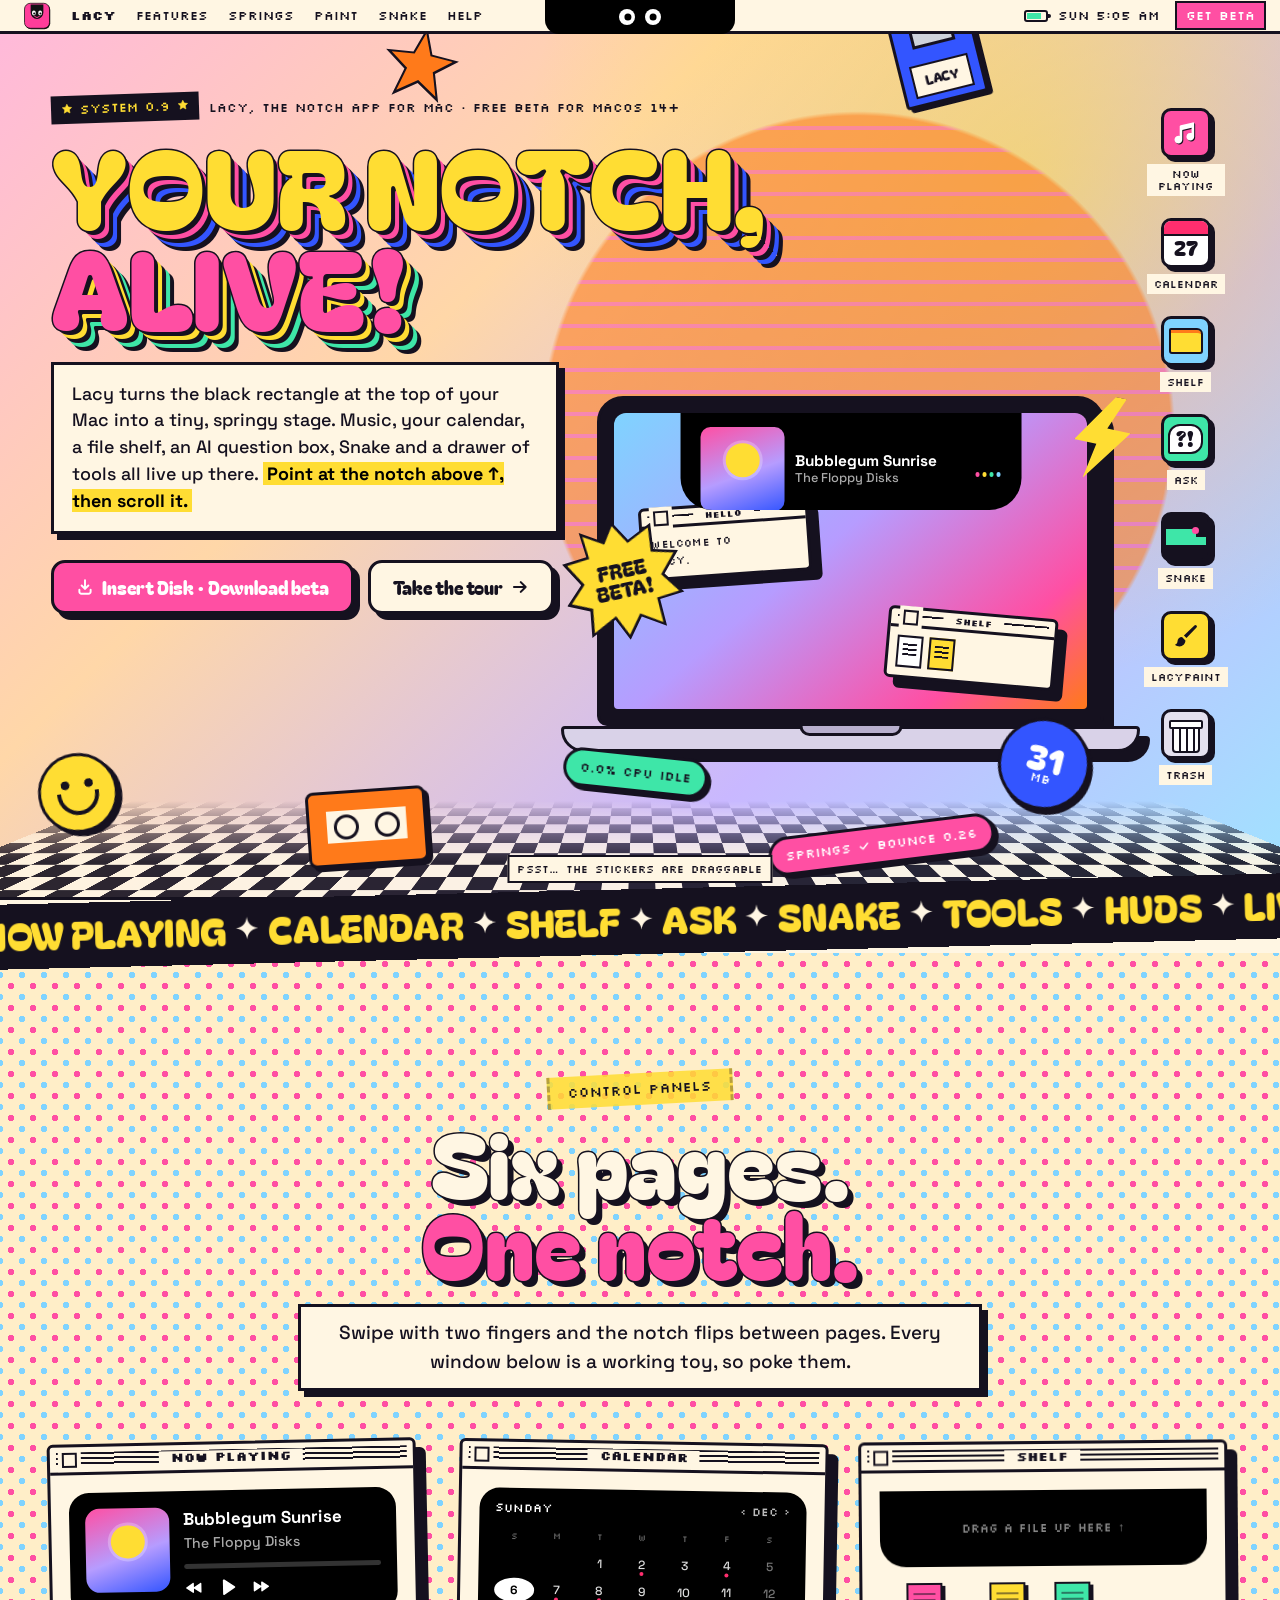
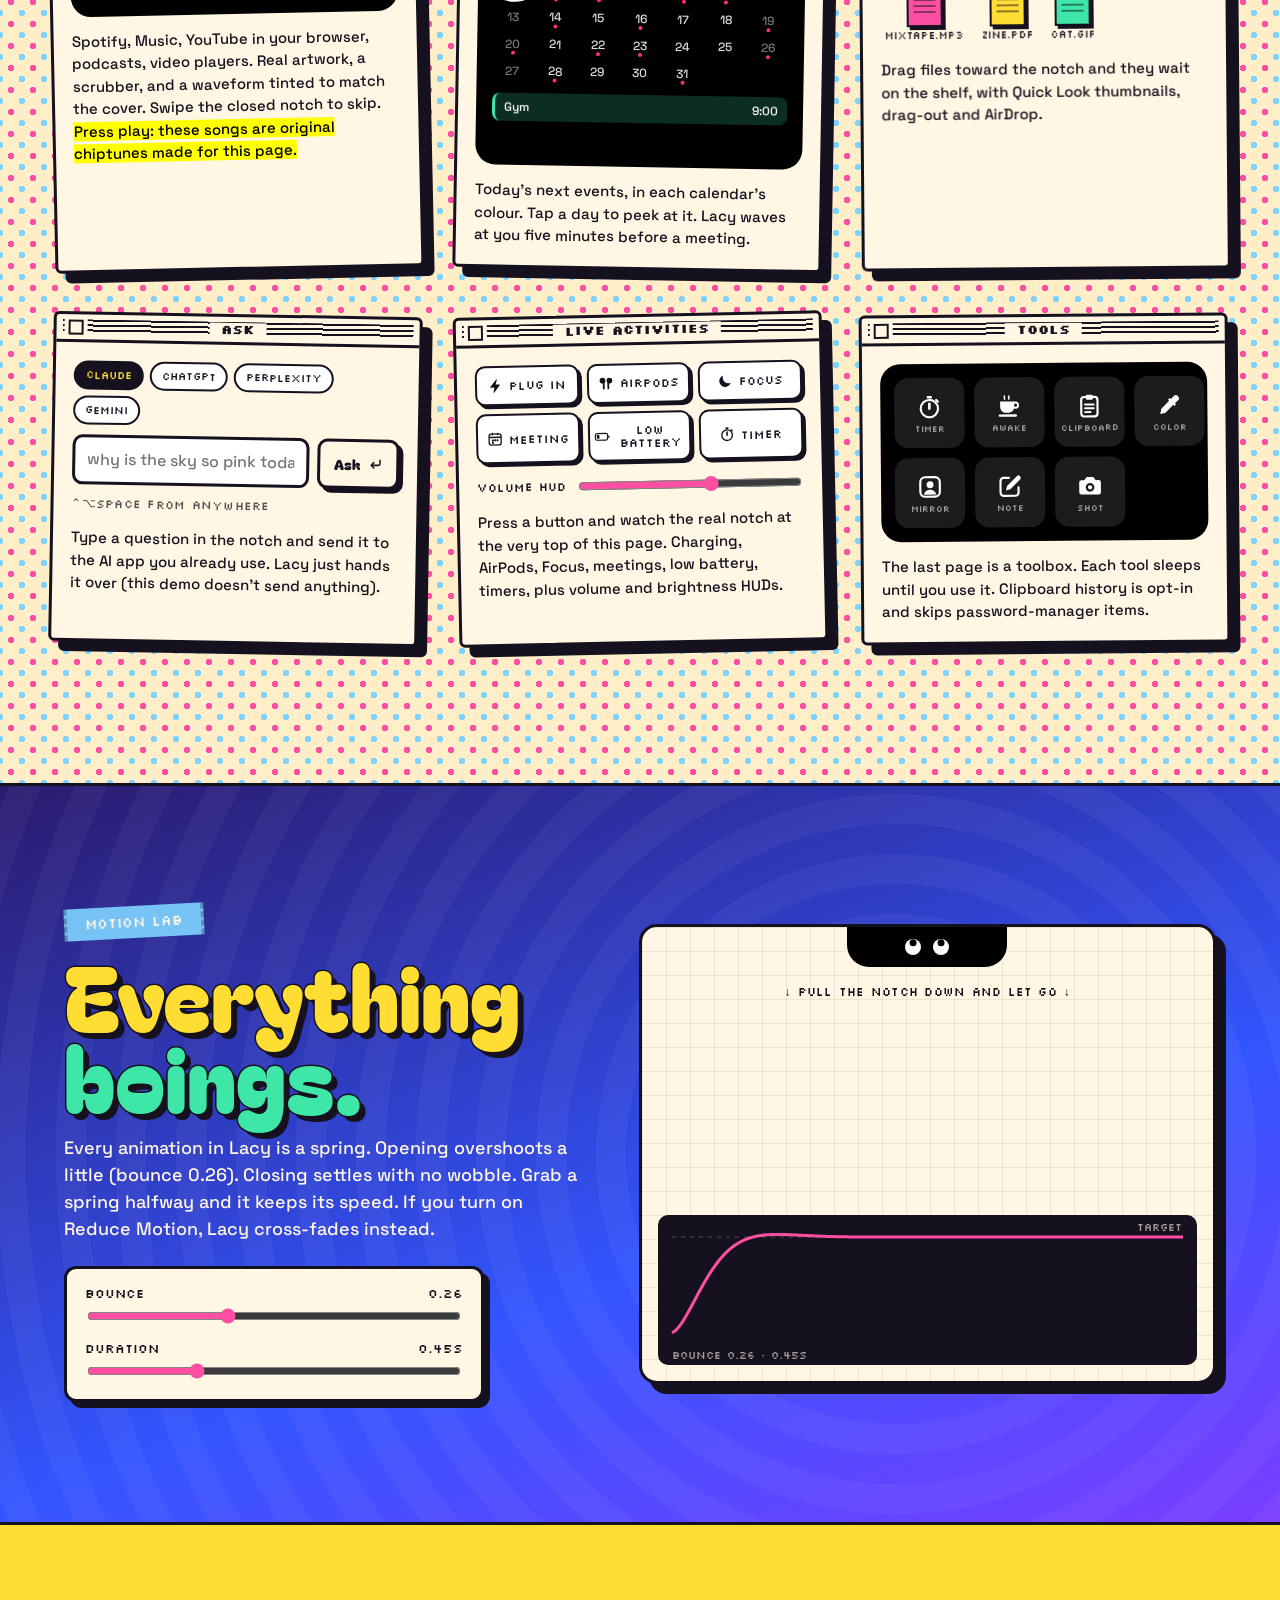
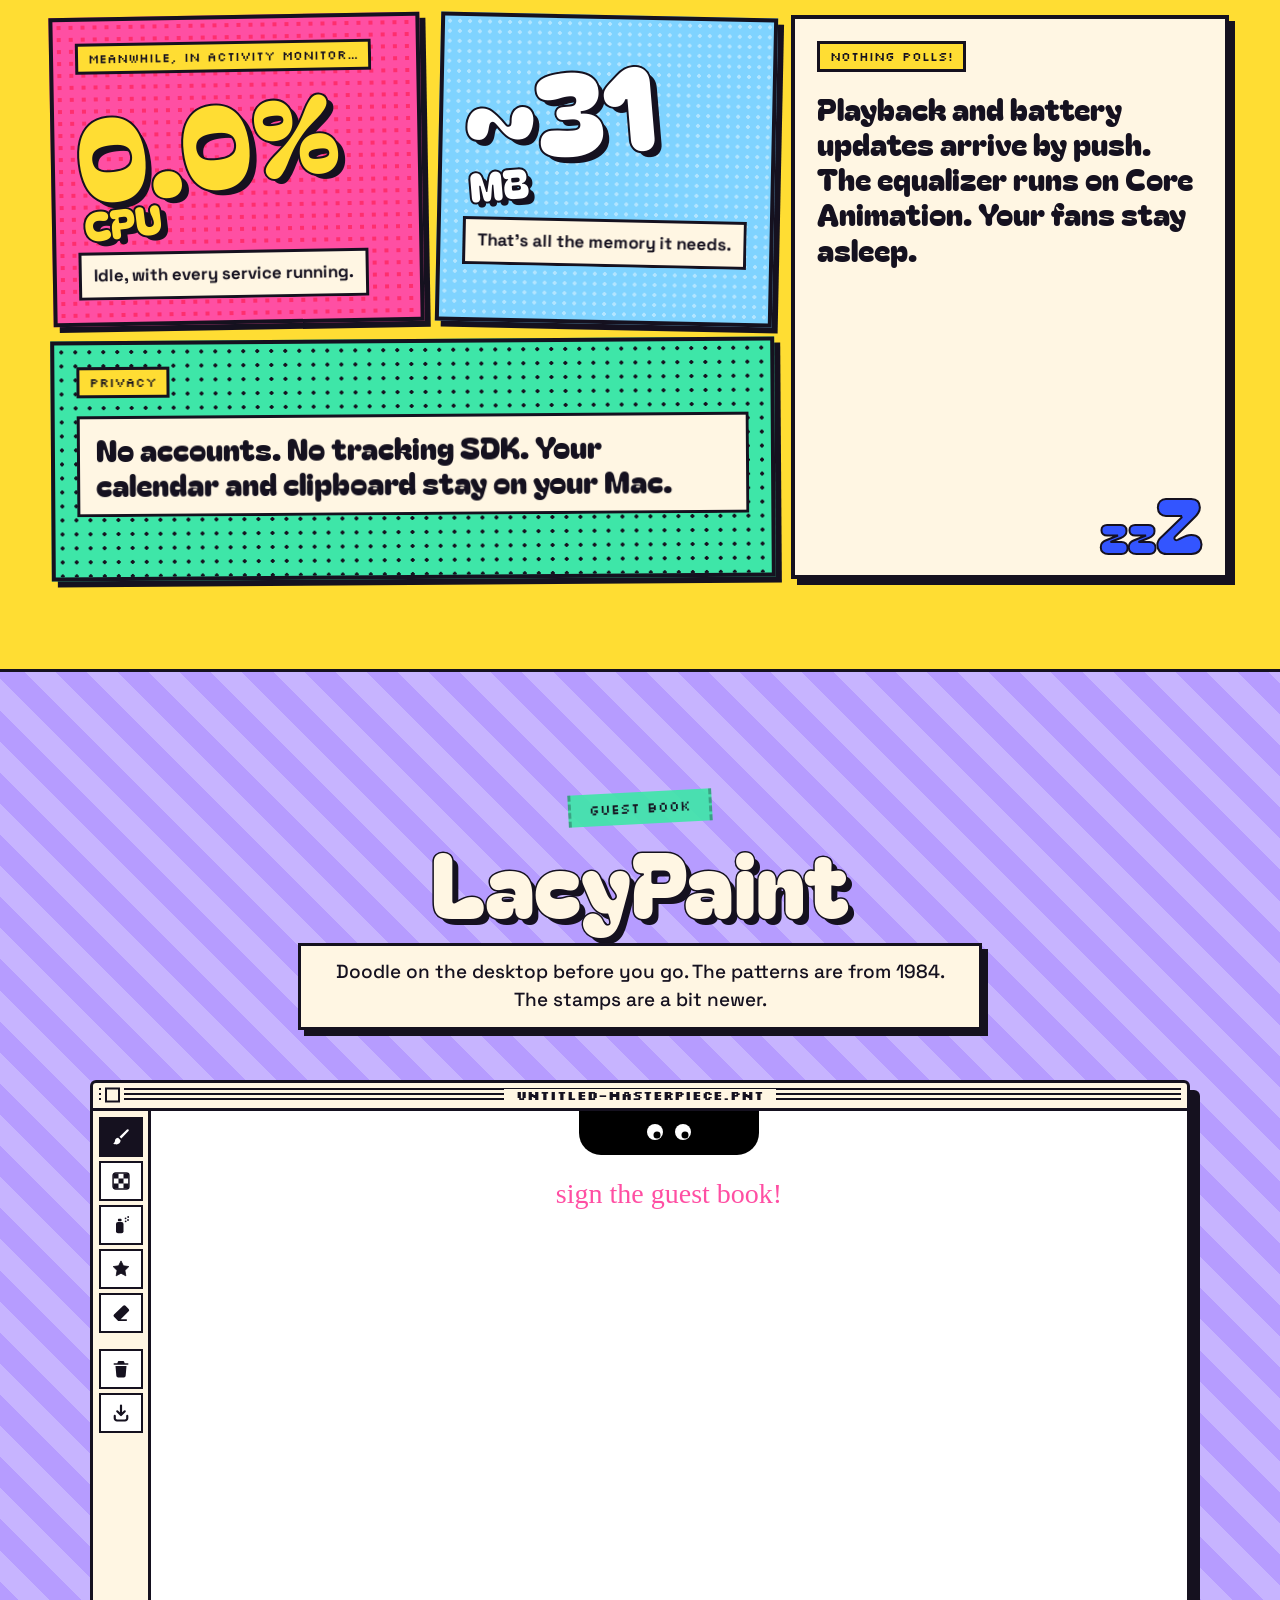
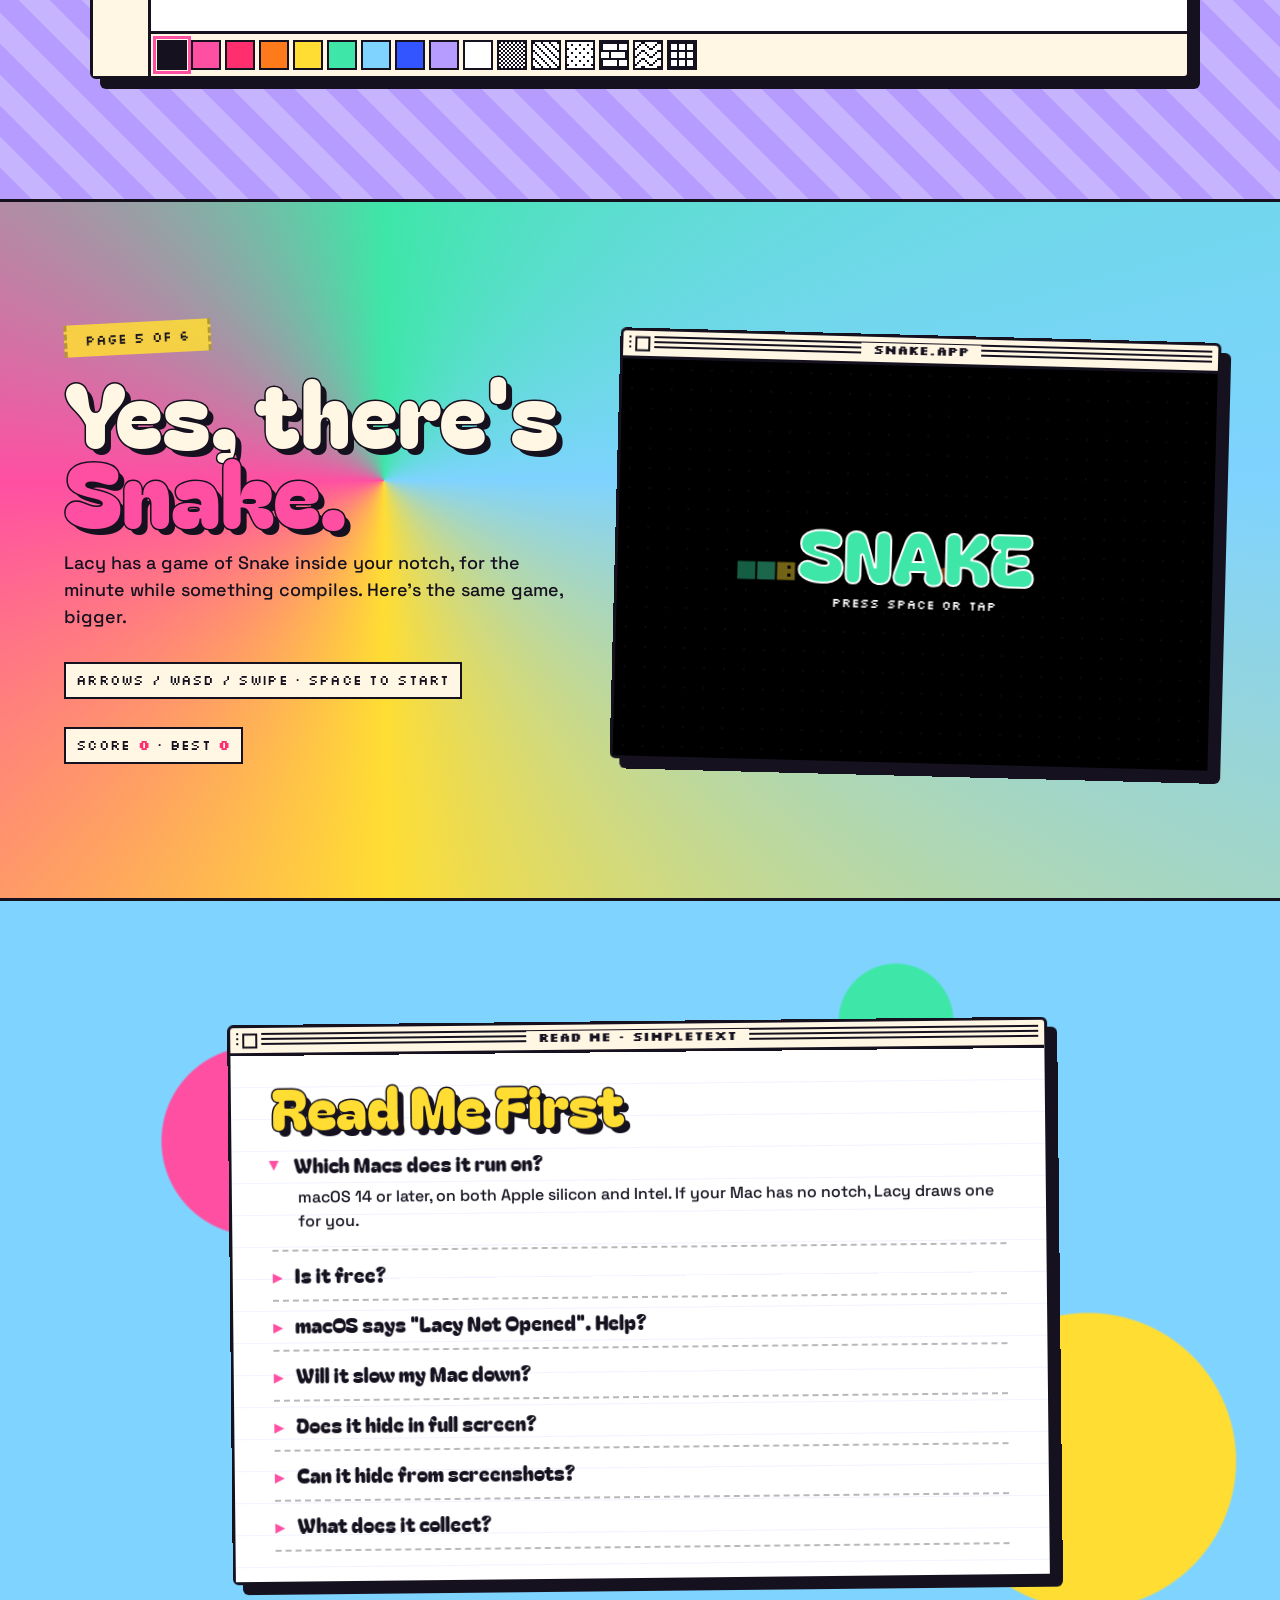
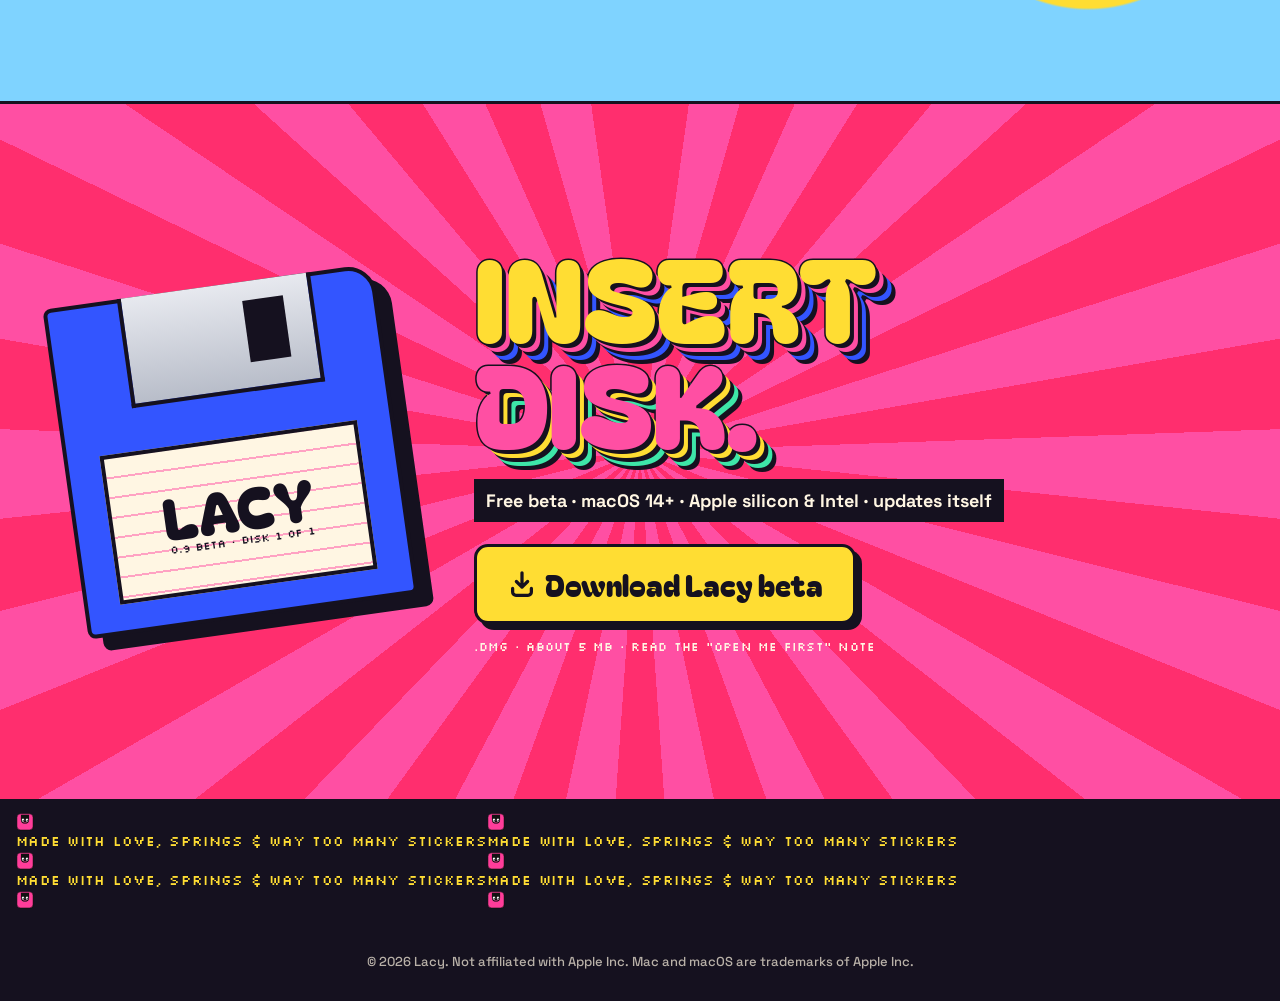
==== index.html @ 0377b626 "Deploy site from lacy@be90769" ====
<!doctype html>
<html lang="en">
<head>
<meta charset="utf-8">
<meta name="viewport" content="width=device-width, initial-scale=1, viewport-fit=cover">
<meta name="theme-color" content="#fff6e3">
<link rel="canonical" href="https://kirann-05.github.io/getlacy/">
<link rel="icon" href="favicon.svg" type="image/svg+xml">
<link rel="apple-touch-icon" href="apple-touch-icon.png">
<meta property="og:type" content="website">
<meta property="og:site_name" content="Lacy">
<meta property="og:title" content="Lacy: a free notch app for Mac">
<meta property="og:description" content="Music, calendar, a file shelf, Ask, Snake and tools, all living in your Mac's notch. Free beta for macOS 14+.">
<meta property="og:url" content="https://kirann-05.github.io/getlacy/">
<meta property="og:image" content="https://kirann-05.github.io/getlacy/og.jpg">
<meta property="og:image:width" content="1200">
<meta property="og:image:height" content="630">
<meta name="twitter:card" content="summary_large_image">
<meta name="twitter:image" content="https://kirann-05.github.io/getlacy/og.jpg">
<title>Lacy: a free notch app for Mac · Your notch, alive</title>
<meta name="description" content="Lacy is a free notch app for Mac. It turns your MacBook notch into a springy little stage for music, your calendar, a file shelf, AI questions, Snake and tools. Free beta for macOS 14+.">
<script type="application/ld+json">{"@context": "https://schema.org", "@type": "SoftwareApplication", "name": "Lacy", "alternateName": "Lacy notch app", "applicationCategory": "UtilitiesApplication", "operatingSystem": "macOS 14 or later", "description": "Lacy is a free notch app for Mac. It turns the MacBook notch into a live space for now playing music, your calendar, a file shelf, quick AI questions, Snake and handy tools.", "url": "https://kirann-05.github.io/getlacy/", "image": "https://kirann-05.github.io/getlacy/og.jpg", "downloadUrl": "https://github.com/kirann-05/lacy-releases/releases/latest/download/Lacy.dmg", "softwareVersion": "0.9.0 beta", "offers": {"@type": "Offer", "price": "0", "priceCurrency": "USD"}}</script>
<link rel="preconnect" href="https://fonts.googleapis.com">
<link rel="preconnect" href="https://fonts.gstatic.com" crossorigin>
<link href="https://fonts.googleapis.com/css2?family=Bagel+Fat+One&family=Silkscreen:wght@400;700&family=VT323&family=Permanent+Marker&family=Space+Grotesk:wght@400;600;700&display=swap" rel="stylesheet">
<link rel="stylesheet" href="styles.css">
</head>
<body>
<!-- Icon sprite: SF-style glyphs drawn for Lacy (24×24, currentColor). -->
<svg xmlns="http://www.w3.org/2000/svg" style="position:absolute;width:0;height:0;overflow:hidden" aria-hidden="true">
  <defs>
    <symbol id="i-play" viewBox="0 0 24 24"><path d="M7 4.6v14.8c0 .9 1 1.4 1.7.9l11.2-7.4a1.1 1.1 0 0 0 0-1.8L8.7 3.7C8 3.2 7 3.7 7 4.6z"/></symbol>
    <symbol id="i-pause" viewBox="0 0 24 24"><rect x="5" y="4" width="5" height="16" rx="1.6"/><rect x="14" y="4" width="5" height="16" rx="1.6"/></symbol>
    <symbol id="i-forward" viewBox="0 0 24 24"><path d="M1.5 6.3v11.4c0 .8.9 1.2 1.5.7l8.5-5.6v5c0 .8.9 1.2 1.5.7l8.6-5.8a.9.9 0 0 0 0-1.4L13 5.5c-.6-.5-1.5-.1-1.5.7v5L3 5.6c-.6-.5-1.5-.1-1.5.7z"/></symbol>
    <symbol id="i-backward" viewBox="0 0 24 24"><path transform="matrix(-1 0 0 1 24 0)" d="M1.5 6.3v11.4c0 .8.9 1.2 1.5.7l8.5-5.6v5c0 .8.9 1.2 1.5.7l8.6-5.8a.9.9 0 0 0 0-1.4L13 5.5c-.6-.5-1.5-.1-1.5.7v5L3 5.6c-.6-.5-1.5-.1-1.5.7z"/></symbol>
    <symbol id="i-bolt" viewBox="0 0 24 24"><path d="M14 2.2 4.9 13.3c-.3.4 0 1 .5 1H11l-1.4 7.2c-.1.5.6.8.9.4l8.6-11c.3-.4 0-1-.5-1H13l1.9-7.2c.1-.5-.6-.8-.9-.5z"/></symbol>
    <symbol id="i-moon" viewBox="0 0 24 24"><path d="M20.6 14.6A8.6 8.6 0 0 1 9.4 3.4a8.8 8.8 0 1 0 11.2 11.2z"/></symbol>
    <symbol id="i-airpods" viewBox="0 0 24 24"><circle cx="6.8" cy="7.4" r="4.3"/><rect x="7.2" y="8" width="2.8" height="12.5" rx="1.4"/><circle cx="17.2" cy="7.4" r="4.3"/><rect x="14" y="8" width="2.8" height="12.5" rx="1.4"/></symbol>
    <symbol id="i-calendar" viewBox="0 0 24 24"><rect x="3" y="4.5" width="18" height="16.5" rx="3.2" fill="none" stroke="currentColor" stroke-width="2"/><path d="M3 9.5h18" stroke="currentColor" stroke-width="2.4"/><rect x="7" y="2.5" width="2.2" height="4" rx="1.1"/><rect x="14.8" y="2.5" width="2.2" height="4" rx="1.1"/><rect x="7" y="12.5" width="3" height="3" rx=".8"/><rect x="10.5" y="12.5" width="3" height="3" rx=".8"/><rect x="14" y="12.5" width="3" height="3" rx=".8"/><rect x="7" y="16" width="3" height="3" rx=".8"/></symbol>
    <symbol id="i-battery-low" viewBox="0 0 24 24"><rect x="1.8" y="7" width="18.4" height="10" rx="2.8" fill="none" stroke="currentColor" stroke-width="1.8"/><rect x="21.2" y="10" width="1.8" height="4" rx=".9"/><rect x="4" y="9.2" width="4" height="5.6" rx="1.1"/></symbol>
    <symbol id="i-battery" viewBox="0 0 24 24"><rect x="1.8" y="7" width="18.4" height="10" rx="2.8" fill="none" stroke="currentColor" stroke-width="1.8"/><rect x="21.2" y="10" width="1.8" height="4" rx=".9"/><rect x="4" y="9.2" width="14" height="5.6" rx="1.1"/></symbol>
    <symbol id="i-timer" viewBox="0 0 24 24"><circle cx="12" cy="13.5" r="8" fill="none" stroke="currentColor" stroke-width="2"/><path d="M12 13.5V9" stroke="currentColor" stroke-width="2.4" stroke-linecap="round"/><rect x="9.5" y="1.8" width="5" height="2.4" rx="1.2"/><path d="m18.3 5.6 1.6 1.6" stroke="currentColor" stroke-width="2" stroke-linecap="round"/></symbol>
    <symbol id="i-cup" viewBox="0 0 24 24"><path d="M3.5 7.5h13v5.3a5.2 5.2 0 0 1-5.2 5.2H8.7a5.2 5.2 0 0 1-5.2-5.2z"/><circle cx="17.6" cy="11" r="2.4" fill="none" stroke="currentColor" stroke-width="1.8"/><rect x="2" y="19.4" width="17" height="2.2" rx="1.1"/><path d="M7.5 2.5c-.8 1 .8 1.6 0 2.8M11.5 2.5c-.8 1 .8 1.6 0 2.8" fill="none" stroke="currentColor" stroke-width="1.4" stroke-linecap="round"/></symbol>
    <symbol id="i-clipboard" viewBox="0 0 24 24"><rect x="4.5" y="4" width="15" height="18" rx="2.8" fill="none" stroke="currentColor" stroke-width="2"/><rect x="8.5" y="2" width="7" height="4.5" rx="1.6"/><path d="M8 11h8M8 14.5h8M8 18h5" stroke="currentColor" stroke-width="1.8" stroke-linecap="round"/></symbol>
    <symbol id="i-eyedropper" viewBox="0 0 24 24"><path d="M20 4a2.8 2.8 0 0 0-4 0l-2.6 2.6-1-1-1.6 1.6 1 1-7 7c-.4.4-.6 1-.6 1.6v1.4l-1 1 1.4 1.4 1-1h1.4c.6 0 1.2-.2 1.6-.6l7-7 1 1 1.6-1.6-1-1L20 8a2.8 2.8 0 0 0 0-4z"/></symbol>
    <symbol id="i-mirror" viewBox="0 0 24 24"><rect x="3" y="3" width="18" height="18" rx="4.5" fill="none" stroke="currentColor" stroke-width="2"/><circle cx="12" cy="10" r="3.2"/><path d="M6.2 19c.8-2.9 3-4.5 5.8-4.5s5 1.6 5.8 4.5z"/></symbol>
    <symbol id="i-note" viewBox="0 0 24 24"><path d="M11 4.2H6.2a3 3 0 0 0-3 3v10.6a3 3 0 0 0 3 3h10.6a3 3 0 0 0 3-3V13" fill="none" stroke="currentColor" stroke-width="2" stroke-linecap="round"/><path d="M18.3 2.7a2.1 2.1 0 0 1 3 3l-9.1 9.1-4 1 1-4z"/></symbol>
    <symbol id="i-camera" viewBox="0 0 24 24"><path fill-rule="evenodd" d="M4 7h2.8l1.5-2.2c.3-.5.8-.8 1.4-.8h4.6c.6 0 1.1.3 1.4.8L17.2 7H20a2 2 0 0 1 2 2v9.2a2 2 0 0 1-2 2H4a2 2 0 0 1-2-2V9a2 2 0 0 1 2-2zm8 2.6a4 4 0 1 0 0 8 4 4 0 0 0 0-8zm0 2a2 2 0 1 1 0 4 2 2 0 0 1 0-4z"/></symbol>
    <symbol id="i-speaker-0" viewBox="0 0 24 24"><path d="M2.5 9.6v4.8c0 .6.4 1 1 1h3l4.5 3.9c.6.5 1.6.1 1.6-.8V5.5c0-.9-1-1.3-1.6-.8L6.5 8.6h-3c-.6 0-1 .4-1 1z"/><path d="m16 9 5.5 6m0-6L16 15" stroke="currentColor" stroke-width="2" stroke-linecap="round"/></symbol>
    <symbol id="i-speaker-1" viewBox="0 0 24 24"><path d="M2.5 9.6v4.8c0 .6.4 1 1 1h3l4.5 3.9c.6.5 1.6.1 1.6-.8V5.5c0-.9-1-1.3-1.6-.8L6.5 8.6h-3c-.6 0-1 .4-1 1z"/><path d="M15.8 9.3a4 4 0 0 1 0 5.4" fill="none" stroke="currentColor" stroke-width="2" stroke-linecap="round"/></symbol>
    <symbol id="i-speaker-3" viewBox="0 0 24 24"><path d="M2.5 9.6v4.8c0 .6.4 1 1 1h3l4.5 3.9c.6.5 1.6.1 1.6-.8V5.5c0-.9-1-1.3-1.6-.8L6.5 8.6h-3c-.6 0-1 .4-1 1z"/><path d="M15.8 9.3a4 4 0 0 1 0 5.4M18.4 6.8a7.6 7.6 0 0 1 0 10.4M21 4.4a11 11 0 0 1 0 15.2" fill="none" stroke="currentColor" stroke-width="2" stroke-linecap="round"/></symbol>
    <symbol id="i-music" viewBox="0 0 24 24"><path d="M19 3.3v11.9a3.3 3.3 0 1 1-2.2-3.1V7.6l-8 1.8v8.3a3.3 3.3 0 1 1-2.2-3.1V6.4c0-.6.4-1 .9-1.1l10.3-2.4c.6-.1 1.2.3 1.2 1z"/></symbol>
    <symbol id="i-doc" viewBox="0 0 24 24"><path d="M6.5 2h7.2c.5 0 1 .2 1.4.6l4.3 4.3c.4.4.6.9.6 1.4V19.5a2.5 2.5 0 0 1-2.5 2.5h-11A2.5 2.5 0 0 1 4 19.5v-15A2.5 2.5 0 0 1 6.5 2z"/></symbol>
    <symbol id="i-tray" viewBox="0 0 24 24"><path d="M2.5 13.5h5.3l1.6 2.6h5.2l1.6-2.6h5.3v5a2.5 2.5 0 0 1-2.5 2.5h-14A2.5 2.5 0 0 1 2.5 18.5z"/><path d="M12 3v9m-3.8-3.8L12 12l3.8-3.8" fill="none" stroke="currentColor" stroke-width="2.2" stroke-linecap="round" stroke-linejoin="round"/></symbol>
    <symbol id="i-sparkle" viewBox="0 0 24 24"><path d="M12 1.5c.7 5.4 3.6 8.3 9 9-5.4.7-8.3 3.6-9 9-.7-5.4-3.6-8.3-9-9 5.4-.7 8.3-3.6 9-9z"/></symbol>
    <symbol id="i-star" viewBox="0 0 24 24"><path d="m12 2.3 2.9 5.9 6.5.9-4.7 4.6 1.1 6.5L12 17.1l-5.8 3.1 1.1-6.5-4.7-4.6 6.5-.9z" stroke="currentColor" stroke-width="1" stroke-linejoin="round"/></symbol>
    <symbol id="i-brush" viewBox="0 0 24 24"><path d="M21 3a1.3 1.3 0 0 0-1.8 0l-9 8.6 2.2 2.2L21 4.8A1.3 1.3 0 0 0 21 3z"/><path d="M8.6 12.8c-2.2 0-3.9 1.7-3.9 3.9 0 1.3-.9 2.4-2.2 2.8 1.1 1 2.5 1.4 4 1.4 2.8 0 5-2.2 5-5z"/></symbol>
    <symbol id="i-checker" viewBox="0 0 24 24"><rect x="2.5" y="2.5" width="19" height="19" rx="3" fill="none" stroke="currentColor" stroke-width="1.8"/><path d="M3 3h6v6H3zM15 3h6v6h-6zM9 9h6v6H9zM3 15h6v6H3zM15 15h6v6h-6z"/></symbol>
    <symbol id="i-spray" viewBox="0 0 24 24"><rect x="6" y="8.5" width="9" height="13.5" rx="2.4"/><rect x="8.3" y="4.6" width="4.4" height="3" rx="1"/><circle cx="17.5" cy="4" r="1.1"/><circle cx="20.4" cy="6" r="1.1"/><circle cx="17.6" cy="7.6" r="1.1"/><circle cx="20.6" cy="2.4" r="1.1"/></symbol>
    <symbol id="i-eraser" viewBox="0 0 24 24"><path d="M14.6 3.4a2 2 0 0 1 2.8 0l3.8 3.8a2 2 0 0 1 0 2.8L11.6 19.6H19v2H8.6l-5-5a2 2 0 0 1 0-2.8z"/></symbol>
    <symbol id="i-trash" viewBox="0 0 24 24"><path d="M9.2 2.5h5.6c.5 0 .9.3 1 .7l.6 1.8H20a1 1 0 0 1 0 2H4a1 1 0 0 1 0-2h3.6l.6-1.8c.1-.4.5-.7 1-.7zM5.4 8.5h13.2l-1 11.6a2.2 2.2 0 0 1-2.2 2H8.6a2.2 2.2 0 0 1-2.2-2z"/></symbol>
    <symbol id="i-download" viewBox="0 0 24 24"><path d="M12 3v11.5m-4.5-4.5 4.5 4.5 4.5-4.5M4.5 15.5v2.8A2.7 2.7 0 0 0 7.2 21h9.6a2.7 2.7 0 0 0 2.7-2.7v-2.8" fill="none" stroke="currentColor" stroke-width="2.6" stroke-linecap="round" stroke-linejoin="round"/></symbol>
    <symbol id="i-arrow-right" viewBox="0 0 24 24"><path d="M4 12h15.5m-6.5-6.5 6.5 6.5-6.5 6.5" fill="none" stroke="currentColor" stroke-width="2.8" stroke-linecap="round" stroke-linejoin="round"/></symbol>
    <symbol id="i-check" viewBox="0 0 24 24"><path d="m4.5 12.5 5 5L19.5 7" fill="none" stroke="currentColor" stroke-width="3" stroke-linecap="round" stroke-linejoin="round"/></symbol>
    <symbol id="i-return" viewBox="0 0 24 24"><path d="M20 4.5v6a3 3 0 0 1-3 3H5m4.5-4.5L5 13.5 9.5 18" fill="none" stroke="currentColor" stroke-width="2.6" stroke-linecap="round" stroke-linejoin="round"/></symbol>
    <symbol id="i-up" viewBox="0 0 24 24"><path d="M12 5.2 20.5 18h-17z" stroke="currentColor" stroke-width="1.5" stroke-linejoin="round"/></symbol>
    <symbol id="i-down" viewBox="0 0 24 24"><path d="M12 18.8 3.5 6h17z" stroke="currentColor" stroke-width="1.5" stroke-linejoin="round"/></symbol>
    <symbol id="i-left" viewBox="0 0 24 24"><path d="M5.2 12 18 3.5v17z" stroke="currentColor" stroke-width="1.5" stroke-linejoin="round"/></symbol>
    <symbol id="i-right" viewBox="0 0 24 24"><path d="M18.8 12 6 3.5v17z" stroke="currentColor" stroke-width="1.5" stroke-linejoin="round"/></symbol>
  </defs>
</svg>

<!-- ============ MENU BAR + THE NOTCH ============ -->
<header class="menubar" id="top">
  <nav class="menubar__left" aria-label="Main">
    <a class="menubar__logo" href="#top" aria-label="Lacy home"><img src="lacy-mark.svg" width="28" height="28" alt=""></a>
    <a href="#top" class="menubar__name"><b>Lacy</b></a>
    <a href="#features">Features</a>
    <a href="#springs">Springs</a>
    <a href="#paint">Paint</a>
    <a href="#snake">Snake</a>
    <a href="#faq">Help</a>
  </nav>
  <div class="menubar__right">
    <span class="menubar__bat" aria-hidden="true"><i></i></span>
    <span id="clock" class="menubar__clock">--:--</span>
    <a class="menubar__cta" href="#download">Get<span class="hide-xs"> beta</span></a>
  </div>
</header>

<div class="notch" id="notch" tabindex="0" role="button" aria-label="The notch. Hover or press to open">
  <div class="notch__eyes" aria-hidden="true"><span class="eye"><i></i></span><span class="eye"><i></i></span></div>
  <div class="notch__peek" id="notchPeek"></div>
  <div class="notch__open">
    <div class="notch__label" id="nLabel" aria-live="polite">Now Playing</div>
    <div class="nview" id="nView">
      <div class="ntrack" id="nTrack">
        <section class="npage" aria-label="Now Playing">
          <div class="np">
            <div class="np__art" aria-hidden="true"><span></span></div>
            <div class="np__meta">
              <div class="np__title" id="npTitle">Bubblegum Sunrise</div>
              <div class="np__artist" id="npArtist">The Floppy Disks · Insert Disk 2</div>
            </div>
            <div class="eq" aria-hidden="true"><i></i><i></i><i></i><i></i></div>
          </div>
          <div class="np__bar"><span id="npTime">0:00</span><div class="np__track"><div class="np__fill" id="npFill"></div></div><span>3:58</span></div>
          <div class="np__ctrls">
            <button class="np__btn" data-np="prev" aria-label="Previous track"><svg class="i" aria-hidden="true"><use href="#i-backward"/></svg></button>
            <button class="np__btn np__btn--big" data-np="play" aria-label="Play"><svg class="i" aria-hidden="true"><use href="#i-play"/></svg></button>
            <button class="np__btn" data-np="next" aria-label="Next track"><svg class="i" aria-hidden="true"><use href="#i-forward"/></svg></button>
          </div>
        </section>
        <section class="npage ncal" aria-label="Calendar">
          <div class="ncal__day"><b id="nCalNum">27</b><span id="nCalName">Tuesday</span></div>
          <div class="ncal__evs" id="nCalEvs"></div>
        </section>
        <section class="npage nshelf" aria-label="Shelf">
          <div class="nshelf__drop" id="nShelf"><span><svg class="i" aria-hidden="true"><use href="#i-tray"/></svg> Drop files on the notch</span></div>
        </section>
        <section class="npage nask" aria-label="Ask">
          <div class="nask__apps"><b>Claude</b><i>ChatGPT</i><i>Perplexity</i><i>Gemini</i></div>
          <form class="nask__row" id="nAsk" autocomplete="off"><input id="nAskIn" type="text" placeholder="Ask anything…" aria-label="Ask a question"><kbd>⌃⌥Space</kbd></form>
        </section>
        <section class="npage nsnake" aria-label="Snake">
          <canvas id="nSnake" aria-label="A snake playing itself"></canvas>
          <a class="nsnake__go" href="#snake">play the big one ↓</a>
        </section>
        <section class="npage ntools" aria-label="Tools"><button class="ntool" type="button" data-ntool="Timer"><svg class="i" aria-hidden="true"><use href="#i-timer"/></svg><span>Timer</span></button><button class="ntool" type="button" data-ntool="Awake"><svg class="i" aria-hidden="true"><use href="#i-cup"/></svg><span>Awake</span></button><button class="ntool" type="button" data-ntool="Clipboard"><svg class="i" aria-hidden="true"><use href="#i-clipboard"/></svg><span>Clipboard</span></button><button class="ntool" type="button" data-ntool="Color"><svg class="i" aria-hidden="true"><use href="#i-eyedropper"/></svg><span>Color</span></button><button class="ntool" type="button" data-ntool="Mirror"><svg class="i" aria-hidden="true"><use href="#i-mirror"/></svg><span>Mirror</span></button><button class="ntool" type="button" data-ntool="Note"><svg class="i" aria-hidden="true"><use href="#i-note"/></svg><span>Note</span></button><button class="ntool" type="button" data-ntool="Shot"><svg class="i" aria-hidden="true"><use href="#i-camera"/></svg><span>Shot</span></button></section>
      </div>
    </div>
    <div class="np__dots" id="nDots" role="tablist" aria-label="Notch pages"></div>
  </div>
</div>

<canvas id="sparkles" class="sparkles" aria-hidden="true"></canvas>

<main>
<!-- ============ HERO DESKTOP ============ -->
<section class="hero" aria-labelledby="heroTitle">
  <div class="hero__checker" aria-hidden="true"></div>
  <div class="hero__sun" aria-hidden="true"></div>

  <div class="hero__copy">
    <p class="kicker"><span><svg class="i" aria-hidden="true"><use href="#i-star"/></svg> System 0.9 <svg class="i" aria-hidden="true"><use href="#i-star"/></svg></span> Lacy, the notch app for Mac · free beta for macOS 14+</p>
    <h1 id="heroTitle" class="mega">
      <span class="mega__line" data-split>YOUR NOTCH,</span>
      <span class="mega__line mega__line--b" data-split>ALIVE!</span>
    </h1>
    <p class="hero__lede">Lacy turns the black rectangle at the top of your Mac into a tiny, springy stage. Music, your calendar, a file shelf, an AI question box, Snake and a drawer of tools all live up there. <mark>Point at the notch above ↑, then scroll it.</mark></p>
    <div class="hero__ctas">
      <a href="#download" class="btn btn--pink"><svg class="i" aria-hidden="true"><use href="#i-download"/></svg> Insert Disk · Download beta</a>
      <a href="#features" class="btn btn--paper">Take the tour <svg class="i" aria-hidden="true"><use href="#i-arrow-right"/></svg></a>
    </div>
  </div>

  <!-- cartoon laptop -->
  <div class="laptop" aria-label="Illustration: a cartoon laptop whose notch opens into a music player">
    <div class="laptop__screen">
      <div class="laptop__wall" aria-hidden="true"></div>
      <button class="lnotch" id="lnotch" aria-label="Open the cartoon notch">
        <span class="lnotch__eyes" aria-hidden="true"><span class="eye"><i></i></span><span class="eye"><i></i></span></span>
        <span class="lnotch__inner" aria-hidden="true">
          <span class="lnotch__art"></span>
          <span class="lnotch__txt"><b>Bubblegum Sunrise</b><small>The Floppy Disks</small></span>
          <span class="eq eq--sm"><i></i><i></i><i></i><i></i></span>
        </span>
      </button>
      <div class="laptop__hint" aria-hidden="true">click me!</div>
      <div class="win win--mini laptop__win1" aria-hidden="true"><div class="win__bar"><span class="win__close"></span><span class="win__title">Hello</span></div><div class="win__body pixel">Welcome to<br>Lacy.</div></div>
      <div class="win win--mini laptop__win2" aria-hidden="true"><div class="win__bar"><span class="win__close"></span><span class="win__title">Shelf</span></div><div class="win__body"><span class="doc"></span><span class="doc doc--b"></span></div></div>
    </div>
    <div class="laptop__base"><span></span></div>
  </div>

  <!-- desktop icons -->
  <ul class="icons" aria-label="Jump to a feature">
    <li><a href="#f-player" class="dicon"><span class="dicon__img ic-note"><svg class="i" aria-hidden="true"><use href="#i-music"/></svg></span><span class="dicon__lbl">Now Playing</span></a></li>
    <li><a href="#f-calendar" class="dicon"><span class="dicon__img ic-cal"><b>27</b></span><span class="dicon__lbl">Calendar</span></a></li>
    <li><a href="#f-shelf" class="dicon"><span class="dicon__img ic-folder"></span><span class="dicon__lbl">Shelf</span></a></li>
    <li><a href="#f-ask" class="dicon"><span class="dicon__img ic-chat"></span><span class="dicon__lbl">Ask</span></a></li>
    <li><a href="#snake" class="dicon"><span class="dicon__img ic-snake"></span><span class="dicon__lbl">Snake</span></a></li>
    <li><a href="#paint" class="dicon"><span class="dicon__img ic-paint"><svg class="i" aria-hidden="true"><use href="#i-brush"/></svg></span><span class="dicon__lbl">LacyPaint</span></a></li>
    <li><button class="dicon" id="trash" type="button"><span class="dicon__img ic-trash"></span><span class="dicon__lbl">Trash</span></button></li>
  </ul>

  <!-- draggable stickers -->
  <div class="stickers" aria-hidden="true">
    <div class="sticker burst burst--yellow" style="--x:44%;--y:58%;--r:-12deg">FREE<br>BETA!</div>
    <div class="sticker pill pill--mint" style="--x:44%;--y:84%;--r:6deg">0.0% CPU idle</div>
    <div class="sticker circle circle--blue" style="--x:78%;--y:80%;--r:14deg">31<small>MB</small></div>
    <div class="sticker star" style="--x:30%;--y:3%;--r:10deg"></div>
    <div class="sticker smiley" style="--x:3%;--y:84%;--r:-8deg"></div>
    <div class="sticker floppy" style="--x:70%;--y:2%;--r:-14deg"><span>LACY</span></div>
    <div class="sticker cassette" style="--x:24%;--y:88%;--r:-4deg"></div>
    <div class="sticker bolt" style="--x:84%;--y:44%;--r:12deg"></div>
    <div class="sticker pill pill--pink" style="--x:60%;--y:92%;--r:-7deg">springs <svg class="i" aria-hidden="true"><use href="#i-check"/></svg> bounce 0.26</div>
  </div>
  <p class="hero__drag pixel" aria-hidden="true">psst… the stickers are draggable</p>
</section>

<!-- ============ MARQUEE ============ -->
<div class="marquee" aria-hidden="true">
  <div class="marquee__track">
    <span>NOW PLAYING <svg class="i" aria-hidden="true"><use href="#i-sparkle"/></svg> CALENDAR <svg class="i" aria-hidden="true"><use href="#i-sparkle"/></svg> SHELF <svg class="i" aria-hidden="true"><use href="#i-sparkle"/></svg> ASK <svg class="i" aria-hidden="true"><use href="#i-sparkle"/></svg> SNAKE <svg class="i" aria-hidden="true"><use href="#i-sparkle"/></svg> TOOLS <svg class="i" aria-hidden="true"><use href="#i-sparkle"/></svg> HUDS <svg class="i" aria-hidden="true"><use href="#i-sparkle"/></svg> LIVE ACTIVITIES <svg class="i" aria-hidden="true"><use href="#i-sparkle"/></svg> LOCK SCREEN <svg class="i" aria-hidden="true"><use href="#i-sparkle"/></svg> ZERO POLLING <svg class="i" aria-hidden="true"><use href="#i-sparkle"/></svg>&nbsp;</span>
    <span>NOW PLAYING <svg class="i" aria-hidden="true"><use href="#i-sparkle"/></svg> CALENDAR <svg class="i" aria-hidden="true"><use href="#i-sparkle"/></svg> SHELF <svg class="i" aria-hidden="true"><use href="#i-sparkle"/></svg> ASK <svg class="i" aria-hidden="true"><use href="#i-sparkle"/></svg> SNAKE <svg class="i" aria-hidden="true"><use href="#i-sparkle"/></svg> TOOLS <svg class="i" aria-hidden="true"><use href="#i-sparkle"/></svg> HUDS <svg class="i" aria-hidden="true"><use href="#i-sparkle"/></svg> LIVE ACTIVITIES <svg class="i" aria-hidden="true"><use href="#i-sparkle"/></svg> LOCK SCREEN <svg class="i" aria-hidden="true"><use href="#i-sparkle"/></svg> ZERO POLLING <svg class="i" aria-hidden="true"><use href="#i-sparkle"/></svg>&nbsp;</span>
  </div>
</div>

<!-- ============ FEATURES ============ -->
<section class="features" id="features" aria-labelledby="featTitle">
  <div class="sect-head">
    <span class="tape">Control Panels</span>
    <h2 id="featTitle" class="title">Six pages.<br><em>One notch.</em></h2>
    <p class="sect-head__sub">Swipe with two fingers and the notch flips between pages. Every window below is a working toy, so poke them.</p>
  </div>

  <div class="grid">
    <!-- Player -->
    <article class="win win--tilt1" id="f-player">
      <div class="win__bar"><span class="win__close"></span><span class="win__title">Now Playing</span></div>
      <div class="win__body">
        <div class="demo-player">
          <div class="dp__art" id="dpArt"><span></span></div>
          <div class="dp__meta"><b id="dpTitle">Bubblegum Sunrise</b><small id="dpArtist">The Floppy Disks</small>
            <div class="dp__track"><div class="dp__fill" id="dpFill"></div></div>
            <div class="dp__ctrls"><button data-np="prev" aria-label="Previous"><svg class="i" aria-hidden="true"><use href="#i-backward"/></svg></button><button data-np="play" aria-label="Play or pause" class="big"><svg class="i" aria-hidden="true"><use href="#i-pause"/></svg></button><button data-np="next" aria-label="Next"><svg class="i" aria-hidden="true"><use href="#i-forward"/></svg></button></div>
          </div>
        </div>
        <p>Spotify, Music, YouTube in your browser, podcasts, video players. Real artwork, a scrubber, and a waveform tinted to match the cover. Swipe the closed notch to skip. <mark>Press play: these songs are original chiptunes made for this page.</mark></p>
      </div>
    </article>

    <!-- Calendar -->
    <article class="win win--tilt2" id="f-calendar">
      <div class="win__bar"><span class="win__close"></span><span class="win__title">Calendar</span></div>
      <div class="win__body">
        <div class="cal">
          <div class="cal__head"><b id="calWeekday">Tuesday</b><span id="calMonth">OCT</span></div>
          <div class="cal__grid" id="calGrid"></div>
          <div class="cal__events" id="calEvents"></div>
        </div>
        <p>Today's next events, in each calendar's colour. Tap a day to peek at it. Lacy waves at you five minutes before a meeting.</p>
      </div>
    </article>

    <!-- Shelf -->
    <article class="win win--tilt3" id="f-shelf">
      <div class="win__bar"><span class="win__close"></span><span class="win__title">Shelf</span></div>
      <div class="win__body">
        <div class="shelf">
          <div class="shelf__files">
            <div class="file" draggable="true" data-name="mixtape.mp3"><span class="file__ic file__ic--a"></span>mixtape.mp3</div>
            <div class="file" draggable="true" data-name="zine.pdf"><span class="file__ic file__ic--b"></span>zine.pdf</div>
            <div class="file" draggable="true" data-name="cat.gif"><span class="file__ic file__ic--c"></span>cat.gif</div>
          </div>
          <div class="shelf__drop" id="shelfDrop"><span>drag a file up here ↑</span></div>
        </div>
        <p>Drag files toward the notch and they wait on the shelf, with Quick Look thumbnails, drag-out and AirDrop.</p>
      </div>
    </article>

    <!-- Ask -->
    <article class="win win--tilt2" id="f-ask">
      <div class="win__bar"><span class="win__close"></span><span class="win__title">Ask</span></div>
      <div class="win__body">
        <form class="ask" id="askForm" autocomplete="off">
          <div class="ask__apps" role="radiogroup" aria-label="AI app">
            <button type="button" class="chip is-on">Claude</button><button type="button" class="chip">ChatGPT</button><button type="button" class="chip">Perplexity</button><button type="button" class="chip">Gemini</button>
          </div>
          <div class="ask__row"><input id="askInput" type="text" placeholder="why is the sky so pink today?" aria-label="Your question"><button class="btn btn--small" type="submit">Ask <svg class="i" aria-hidden="true"><use href="#i-return"/></svg></button></div>
          <div class="ask__out pixel" id="askOut" aria-live="polite">⌃⌥Space from anywhere</div>
        </form>
        <p>Type a question in the notch and send it to the AI app you already use. Lacy just hands it over (this demo doesn't send anything).</p>
      </div>
    </article>

    <!-- Live activities -->
    <article class="win win--tilt1" id="f-live">
      <div class="win__bar"><span class="win__close"></span><span class="win__title">Live Activities</span></div>
      <div class="win__body">
        <div class="live">
          <button class="live__b" data-live="charge"><svg class="i" aria-hidden="true"><use href="#i-bolt"/></svg> Plug in</button>
          <button class="live__b" data-live="pods"><svg class="i" aria-hidden="true"><use href="#i-airpods"/></svg> AirPods</button>
          <button class="live__b" data-live="focus"><svg class="i" aria-hidden="true"><use href="#i-moon"/></svg> Focus</button>
          <button class="live__b" data-live="meet"><svg class="i" aria-hidden="true"><use href="#i-calendar"/></svg> Meeting</button>
          <button class="live__b" data-live="low"><svg class="i" aria-hidden="true"><use href="#i-battery-low"/></svg> Low battery</button>
          <button class="live__b" data-live="timer"><svg class="i" aria-hidden="true"><use href="#i-timer"/></svg> Timer</button>
        </div>
        <label class="hud">Volume HUD <input type="range" min="0" max="100" value="60" id="vol"></label>
        <p>Press a button and watch the real notch at the very top of this page. Charging, AirPods, Focus, meetings, low battery, timers, plus volume and brightness HUDs.</p>
      </div>
    </article>

    <!-- Tools -->
    <article class="win win--tilt3" id="f-tools">
      <div class="win__bar"><span class="win__close"></span><span class="win__title">Tools</span></div>
      <div class="win__body">
        <div class="tools">
          <button class="tool" data-tool="Timer" data-icon="timer"><svg class="i" aria-hidden="true"><use href="#i-timer"/></svg><span>Timer</span></button>
          <button class="tool" data-tool="Keep Awake" data-icon="cup"><svg class="i" aria-hidden="true"><use href="#i-cup"/></svg><span>Awake</span></button>
          <button class="tool" data-tool="Clipboard" data-icon="clipboard"><svg class="i" aria-hidden="true"><use href="#i-clipboard"/></svg><span>Clipboard</span></button>
          <button class="tool" data-tool="Color" data-icon="eyedropper"><svg class="i" aria-hidden="true"><use href="#i-eyedropper"/></svg><span>Color</span></button>
          <button class="tool" data-tool="Mirror" data-icon="mirror"><svg class="i" aria-hidden="true"><use href="#i-mirror"/></svg><span>Mirror</span></button>
          <button class="tool" data-tool="Note" data-icon="note"><svg class="i" aria-hidden="true"><use href="#i-note"/></svg><span>Note</span></button>
          <button class="tool" data-tool="Screenshot" data-icon="camera"><svg class="i" aria-hidden="true"><use href="#i-camera"/></svg><span>Shot</span></button>
        </div>
        <p>The last page is a toolbox. Each tool sleeps until you use it. Clipboard history is opt-in and skips password-manager items.</p>
      </div>
    </article>
  </div>
</section>

<!-- ============ SPRINGS ============ -->
<section class="springs" id="springs" aria-labelledby="springTitle">
  <div class="springs__copy">
    <span class="tape tape--blue">Motion Lab</span>
    <h2 id="springTitle" class="title title--light">Everything<br><em>boings.</em></h2>
    <p>Every animation in Lacy is a spring. Opening overshoots a little (bounce 0.26). Closing settles with no wobble. Grab a spring halfway and it keeps its speed. If you turn on Reduce Motion, Lacy cross-fades instead.</p>
    <div class="knobs">
      <label>bounce <output id="bOut">0.26</output><input type="range" id="bounce" min="0" max="0.7" step="0.01" value="0.26"></label>
      <label>duration <output id="dOut">0.45s</output><input type="range" id="dur" min="0.15" max="1.2" step="0.01" value="0.45"></label>
    </div>
  </div>
  <div class="springs__lab">
    <div class="lab">
      <div class="lab__notch" id="labNotch"><span class="eye"><i></i></span><span class="eye"><i></i></span></div>
      <p class="lab__hint pixel">↓ pull the notch down and let go ↓</p>
      <canvas id="curve" class="lab__curve" aria-label="Graph of the spring curve"></canvas>
    </div>
  </div>
</section>

<!-- ============ EFFICIENCY COMIC ============ -->
<section class="comic" aria-labelledby="comicTitle">
  <h2 id="comicTitle" class="visually-hidden">Efficiency</h2>
  <div class="panel panel--a">
    <span class="panel__cap">Meanwhile, in Activity Monitor…</span>
    <div class="pow">0.0%<small>CPU</small></div>
    <p>Idle, with every service running.</p>
  </div>
  <div class="panel panel--b">
    <div class="pow pow--blue">~31<small>MB</small></div>
    <p>That's all the memory it needs.</p>
  </div>
  <div class="panel panel--c">
    <span class="panel__cap">Nothing polls!</span>
    <p class="panel__big">Playback and battery updates arrive by push. The equalizer runs on Core Animation. Your fans stay asleep.</p>
    <div class="zzz" aria-hidden="true">z<span>z</span><span>Z</span></div>
  </div>
  <div class="panel panel--d">
    <span class="panel__cap">Privacy</span>
    <p class="panel__big">No accounts. No tracking SDK. Your calendar and clipboard stay on your Mac.</p>
  </div>
</section>

<!-- ============ PAINT ============ -->
<section class="paint" id="paint" aria-labelledby="paintTitle">
  <div class="sect-head">
    <span class="tape tape--mint">Guest book</span>
    <h2 id="paintTitle" class="title">LacyPaint</h2>
    <p class="sect-head__sub">Doodle on the desktop before you go. The patterns are from 1984. The stamps are a bit newer.</p>
  </div>
  <div class="win win--paint">
    <div class="win__bar"><span class="win__close"></span><span class="win__title">untitled-masterpiece.pnt</span></div>
    <div class="paint__wrap">
      <div class="paint__tools" role="toolbar" aria-label="Paint tools">
        <button class="pt is-on" data-tool="brush" title="Brush" aria-label="Brush"><svg class="i" aria-hidden="true"><use href="#i-brush"/></svg></button>
        <button class="pt" data-tool="pattern" title="Pattern brush" aria-label="Pattern brush"><svg class="i" aria-hidden="true"><use href="#i-checker"/></svg></button>
        <button class="pt" data-tool="spray" title="Spray can" aria-label="Spray can"><svg class="i" aria-hidden="true"><use href="#i-spray"/></svg></button>
        <button class="pt" data-tool="stamp" title="Sticker stamp" aria-label="Sticker stamp"><svg class="i" aria-hidden="true"><use href="#i-star"/></svg></button>
        <button class="pt" data-tool="eraser" title="Eraser" aria-label="Eraser"><svg class="i" aria-hidden="true"><use href="#i-eraser"/></svg></button>
        <span class="pt__sep"></span>
        <button class="pt" id="paintClear" title="Clear" aria-label="Clear"><svg class="i" aria-hidden="true"><use href="#i-trash"/></svg></button>
        <button class="pt" id="paintSave" title="Save as PNG" aria-label="Save as PNG"><svg class="i" aria-hidden="true"><use href="#i-download"/></svg></button>
      </div>
      <canvas id="paintCanvas" class="paint__canvas" aria-label="Drawing canvas"></canvas>
      <div class="paint__palette" id="palette" aria-label="Colours and patterns"></div>
    </div>
  </div>
</section>

<!-- ============ SNAKE ============ -->
<section class="snake" id="snake" aria-labelledby="snakeTitle">
  <div class="snake__copy">
    <span class="tape">Page 5 of 6</span>
    <h2 id="snakeTitle" class="title">Yes, there's<br><em>Snake.</em></h2>
    <p>Lacy has a game of Snake inside your notch, for the minute while something compiles. Here's the same game, bigger.</p>
    <p class="pixel">arrows / WASD / swipe · space to start</p>
    <p class="snake__score pixel">score <b id="score">0</b> · best <b id="best">0</b></p>
  </div>
  <div class="win win--snake">
    <div class="win__bar"><span class="win__close"></span><span class="win__title">snake.app</span></div>
    <div class="snake__box">
      <canvas id="snakeCanvas" tabindex="0" aria-label="Snake game. Press space to start, arrow keys to steer"></canvas>
      <div class="snake__over" id="snakeOver"><b>SNAKE</b><span>press space or tap</span></div>
    </div>
    <div class="dpad" aria-label="Direction pad">
      <button data-dir="up" aria-label="Up"><svg class="i" aria-hidden="true"><use href="#i-up"/></svg></button><button data-dir="left" aria-label="Left"><svg class="i" aria-hidden="true"><use href="#i-left"/></svg></button><button data-dir="down" aria-label="Down"><svg class="i" aria-hidden="true"><use href="#i-down"/></svg></button><button data-dir="right" aria-label="Right"><svg class="i" aria-hidden="true"><use href="#i-right"/></svg></button>
    </div>
  </div>
</section>

<!-- ============ FAQ ============ -->
<section class="faq" id="faq" aria-labelledby="faqTitle">
  <div class="win win--faq">
    <div class="win__bar"><span class="win__close"></span><span class="win__title">Read Me · SimpleText</span></div>
    <div class="win__body">
      <h2 id="faqTitle" class="title title--small">Read Me First</h2>
      <details open><summary>Which Macs does it run on?</summary><p>macOS 14 or later, on both Apple silicon and Intel. If your Mac has no notch, Lacy draws one for you.</p></details>
      <details><summary>Is it free?</summary><p>Yes, for the whole beta. We'll talk about 1.0 later.</p></details>
      <details><summary>macOS says "Lacy Not Opened". Help?</summary><p>The beta isn't notarized yet. Right-click Lacy in Applications, choose <b>Open</b>, then <b>Open</b> again. The disk image has an "Open Me First" note that walks you through it.</p></details>
      <details><summary>Will it slow my Mac down?</summary><p>It idles at 0.0% CPU and about 31 MB of memory. Nothing polls.</p></details>
      <details><summary>Does it hide in full screen?</summary><p>Over full-screen apps the notch turns invisible and lets clicks through until you point right at it. It also steps aside while you're in the app that's playing.</p></details>
      <details><summary>Can it hide from screenshots?</summary><p>Yes. It's optional, and the setting also covers screen sharing.</p></details>
      <details><summary>What does it collect?</summary><p>Nothing. There's no account and no analytics. Updates come from a public GitHub repository.</p></details>
    </div>
  </div>
</section>

<!-- ============ DOWNLOAD ============ -->
<section class="download" id="download" aria-labelledby="dlTitle">
  <div class="download__rays" aria-hidden="true"></div>
  <div class="disk" aria-hidden="true">
    <div class="disk__shutter"><span></span></div>
    <div class="disk__label"><b>LACY</b><small>0.9 beta · disk 1 of 1</small></div>
  </div>
  <div class="download__copy">
    <h2 id="dlTitle" class="mega mega--dl"><span class="mega__line">INSERT</span><span class="mega__line mega__line--b">DISK.</span></h2>
    <p>Free beta · macOS 14+ · Apple silicon &amp; Intel · updates itself</p>
    <a class="btn btn--yellow btn--huge" id="dlBtn" href="https://github.com/kirann-05/lacy-releases/releases/latest/download/Lacy.dmg" download><svg class="i" aria-hidden="true"><use href="#i-download"/></svg> Download Lacy beta</a>
    <p class="pixel download__fine">.dmg · about 5 MB · read the "Open Me First" note</p>
  </div>
</section>
</main>

<footer class="foot">
  <div class="foot__marquee pixel" aria-hidden="true"><span><img class="mark" src="lacy-mark.svg" alt=""> made with love, springs &amp; way too many stickers <img class="mark" src="lacy-mark.svg" alt=""> made with love, springs &amp; way too many stickers <img class="mark" src="lacy-mark.svg" alt="">&nbsp;</span><span><img class="mark" src="lacy-mark.svg" alt=""> made with love, springs &amp; way too many stickers <img class="mark" src="lacy-mark.svg" alt=""> made with love, springs &amp; way too many stickers <img class="mark" src="lacy-mark.svg" alt="">&nbsp;</span></div>
  <p>© 2026 Lacy. Not affiliated with Apple Inc. Mac and macOS are trademarks of Apple Inc.</p>
</footer>

<div class="toast pixel" id="toast" role="status" aria-live="polite"></div>
<script src="chip.js"></script>
<script src="app.js"></script>
</body>
</html>
---- styles.css ----
/* Lacy: maximalist landing. Vintage desktop × pop-art × cartoon. */
:root {
  --ink: #15111f;
  --paper: #fff6e3;
  --cream: #ffeec8;
  --pink: #ff4fa3;
  --hot: #ff2e6e;
  --yellow: #ffdd33;
  --blue: #3355ff;
  --sky: #7fd3ff;
  --mint: #3ee6a8;
  --orange: #ff7a1a;
  --lilac: #b69cff;
  --stroke: 3px solid var(--ink);
  --shadow: 6px 6px 0 var(--ink);
  --shadow-lg: 10px 10px 0 var(--ink);
  --display: "Bagel Fat One", "Arial Black", system-ui, sans-serif;
  --pixel: "Silkscreen", "VT323", ui-monospace, monospace;
  --body: "Space Grotesk", system-ui, sans-serif;
  --marker: "Permanent Marker", cursive;
  --menubar: 34px;
  color-scheme: light;
}

* { box-sizing: border-box; }
html { scroll-behavior: smooth; scroll-padding-top: calc(var(--menubar) + 24px); }
/* Clip sideways overflow on the content, not on html: clipping html turns body into its own
   (unscrollable) scroll box, and Safari then drops scrolls that start over the fixed notch. */
main, .foot { overflow-x: clip; }
body {
  margin: 0;
  background: var(--paper);
  color: var(--ink);
  font: 500 17px/1.5 var(--body);
  overflow-x: hidden;
  -webkit-font-smoothing: antialiased;
  -webkit-tap-highlight-color: transparent;
  -webkit-text-size-adjust: 100%;
  text-size-adjust: 100%;
}
img, canvas { display: block; }
a { color: inherit; }
button { font: inherit; color: inherit; cursor: pointer; }
.pixel { font-family: var(--pixel); letter-spacing: .02em; }
.visually-hidden { position: absolute !important; width: 1px; height: 1px; overflow: hidden; clip: rect(0 0 0 0); white-space: nowrap; }
:focus-visible { outline: 3px dashed var(--blue); outline-offset: 3px; }
.i { width: 1.1em; height: 1.1em; fill: currentColor; flex: none; display: inline-block; vertical-align: -0.16em; }

/* ---------- Menu bar ---------- */
.menubar {
  position: fixed; inset: 0 0 auto 0; z-index: 50;
  height: var(--menubar);
  display: flex; align-items: center; justify-content: space-between;
  padding: 0 max(14px, env(safe-area-inset-right)) 0 max(14px, env(safe-area-inset-left));
  background: var(--paper);
  border-bottom: var(--stroke);
  font: 400 13px/1 var(--pixel);
}
.menubar a { text-decoration: none; padding: 6px 9px; border-radius: 0; }
.menubar a:hover { background: var(--ink); color: var(--paper); }
.menubar__left, .menubar__right { display: flex; align-items: center; gap: 2px; }
.menubar__logo { color: var(--pink); display: inline-flex; }
.menubar__logo img { width: 28px; height: 28px; display: block; }
.menubar__logo:hover { color: var(--yellow) !important; }
.menubar__clock { padding: 0 8px; }
.menubar__bat { width: 24px; height: 12px; border: 2px solid var(--ink); border-radius: 3px; position: relative; padding: 1px; }
.menubar__bat::after { content: ""; position: absolute; right: -5px; top: 2px; width: 3px; height: 4px; background: var(--ink); border-radius: 0 2px 2px 0; }
.menubar__bat i { display: block; height: 100%; width: 80%; background: var(--mint); }
.menubar__cta { background: var(--pink); color: #fff; border: 2px solid var(--ink); margin-left: 6px; }
@media (max-width: 860px) {
  .menubar__left a:not(.menubar__logo):not(:nth-child(2)) { display: none; }
  .menubar__clock, .menubar__bat { display: none; }
}

/* ---------- The notch (fixed, top center) ---------- */
.notch {
  touch-action: pan-y;
  position: fixed; top: 0; left: 50%; z-index: 60;
  width: 190px; height: 34px;
  transform: translateX(-50%);
  background: #000; color: #fff;
  border-radius: 0 0 16px 16px;
  overflow: hidden;
  cursor: pointer;
  box-shadow: 0 0 0 0 rgba(0,0,0,0);
  transition: box-shadow .3s;
  outline: none;
}
.notch.is-lifted { box-shadow: 0 10px 30px rgba(21,17,31,.35), 0 0 0 3px var(--pink); }
.notch__eyes { position: absolute; left: 50%; top: 9px; transform: translateX(-50%); display: flex; gap: 10px; transition: opacity .2s; }
.notch.is-open .notch__eyes, .notch.is-peek .notch__eyes { opacity: 0; }
.eye { width: 16px; height: 16px; border-radius: 50%; background: #fff; display: grid; place-items: center; position: relative; }
.eye i { width: 7px; height: 7px; border-radius: 50%; background: #000; transform: translate(var(--ex, 0px), var(--ey, 0px)); }
.notch.is-blink .eye, .lnotch.is-blink .eye { animation: blink .18s ease; }
@keyframes blink { 50% { transform: scaleY(.1); } }

.notch__peek {
  position: absolute; inset: 0; display: flex; align-items: center; justify-content: space-between;
  padding: 0 18px; gap: 12px; font: 400 13px/1 var(--pixel); white-space: nowrap;
  opacity: 0; transition: opacity .15s;
}
.notch.is-peek .notch__peek { opacity: 1; transition-delay: .08s; }
.notch__peek b { color: var(--yellow); font-weight: 400; }
.peek__bar { flex: 1; height: 6px; background: #333; border-radius: 3px; overflow: hidden; min-width: 60px; }
.peek__bar i { display: block; height: 100%; background: var(--mint); border-radius: 3px; }

.notch__open {
  position: absolute; left: 0; right: 0; top: 0; padding: 40px 0 10px;
  opacity: 0; transform: scale(.92); transform-origin: top center;
  transition: opacity .15s, transform .25s;
  pointer-events: none;
}
.notch.is-open .notch__open { opacity: 1; transform: none; transition-delay: .06s; pointer-events: auto; }
.np { display: flex; align-items: center; gap: 12px; }
.np__art {
  width: 52px; height: 52px; border-radius: 10px; flex: none; position: relative; overflow: hidden;
  background: linear-gradient(160deg, var(--pink), var(--lilac) 55%, var(--blue));
}
.np__art span, .dp__art span, .lnotch__art::after {
  position: absolute; left: 50%; top: 40%; width: 40%; aspect-ratio: 1; border-radius: 50%;
  transform: translate(-50%, -50%); background: var(--yellow); box-shadow: 0 0 0 3px rgba(255,255,255,.25);
}
.lnotch__art::after { content: ""; }
.np__meta { flex: 1; min-width: 0; }
.np__title { font-weight: 700; font-size: 16px; white-space: nowrap; overflow: hidden; text-overflow: ellipsis; }
.np__artist { color: #aaa; font-size: 13px; white-space: nowrap; overflow: hidden; text-overflow: ellipsis; }
.eq { display: flex; gap: 3px; align-items: flex-end; height: 18px; }
.eq i { width: 4px; background: var(--pink); border-radius: 2px; height: 30%; animation: eq .9s ease-in-out infinite; }
.eq i:nth-child(2) { animation-delay: -.3s; background: var(--yellow); }
.eq i:nth-child(3) { animation-delay: -.55s; background: var(--mint); }
.eq i:nth-child(4) { animation-delay: -.15s; background: var(--sky); }
.is-paused .eq i { animation-play-state: paused; }
@keyframes eq { 0%,100% { height: 25%; } 50% { height: 100%; } }
.np__bar { display: flex; align-items: center; gap: 10px; margin: 12px 0 6px; font-size: 11px; color: #999; font-variant-numeric: tabular-nums; }
.np__track { flex: 1; height: 5px; background: #333; border-radius: 3px; overflow: hidden; }
.np__fill { height: 100%; width: 30%; background: #ddd; border-radius: 3px; }
.np__ctrls { display: flex; justify-content: center; align-items: center; gap: 26px; }
.np__btn { background: none; border: 0; color: #fff; font-size: 20px; padding: 2px 6px; transition: transform .2s cubic-bezier(.3,1.8,.5,1); }
.np__btn:hover { transform: scale(1.2); }
.np__btn:active { transform: scale(.85); }
.np__btn--big { font-size: 26px; }
/* pages inside the open notch */
.notch__label { position: absolute; left: 22px; top: 13px; font: 400 11px/1 var(--pixel); color: #8a8a8a; }
.nview { overflow: hidden; touch-action: pan-y; }
.ntrack { display: flex; will-change: transform; }
.npage { flex: 0 0 100%; min-width: 0; height: 120px; padding: 0 22px; }
.np__dots { display: flex; justify-content: center; gap: 2px; margin-top: 6px; }
.np__dots button { width: 12px; height: 12px; padding: 0; border: 0; background: none; display: grid; place-items: center; }
.np__dots button::before { content: ""; width: 5px; height: 5px; border-radius: 3px; background: #555; transition: width .25s, background .25s; }
.np__dots button[aria-selected="true"]::before { width: 14px; background: #ddd; }
.np__dots:has(button[aria-selected="true"]) button[aria-selected="true"] { width: 20px; }

.ncal { display: flex; gap: 18px; align-items: center; }
.ncal__day { display: flex; flex-direction: column; align-items: flex-start; flex: none; }
.ncal__day b { font: 400 52px/1 var(--display); color: #fff; }
.ncal__day span { font: 400 11px/1.2 var(--pixel); color: var(--hot); margin-top: 4px; }
.ncal__evs { flex: 1; min-width: 0; display: flex; flex-direction: column; gap: 6px; }
.ncal__evs .ev { font-size: 13px; padding: 7px 10px; }

.nshelf__drop { height: 100%; border: 2px dashed #444; border-radius: 18px; display: flex; flex-wrap: wrap; align-items: center; justify-content: center; gap: 8px; padding: 10px; color: #888; font: 400 11px/1 var(--pixel); }
.nshelf__drop > span { display: inline-flex; align-items: center; gap: 8px; }
.nshelf__drop .i { width: 18px; height: 18px; color: var(--sky); }
.nshelf__drop .chipfile { background: #1f1f1f; color: #fff; padding: 8px 10px; border-radius: 10px; font: 600 12px/1 var(--body); }

.nask { display: flex; flex-direction: column; justify-content: center; gap: 12px; }
.nask__apps { display: flex; gap: 6px; flex-wrap: wrap; }
.nask__apps b, .nask__apps i { font: 400 10px/1 var(--pixel); padding: 6px 9px; border-radius: 999px; background: #1f1f1f; color: #aaa; font-style: normal; }
.nask__apps b { background: #fff; color: #000; }
.nask__row { display: flex; align-items: center; gap: 8px; background: #1a1a1a; border-radius: 14px; padding: 4px 6px 4px 14px; }
.nask__row input { flex: 1; min-width: 0; background: none; border: 0; color: #fff; font: 500 16px/1.2 var(--body); padding: 8px 0; outline: none; }
.nask__row kbd { font: 400 10px/1 var(--pixel); color: #777; background: #262626; border-radius: 6px; padding: 6px 7px; white-space: nowrap; }

.nsnake { position: relative; }
.nsnake canvas { width: 100%; height: 100%; border-radius: 14px; background: #0b0b0b; }
.nsnake__go { position: absolute; right: 30px; bottom: 8px; font: 400 10px/1 var(--pixel); color: var(--mint); text-decoration: none; background: rgba(0,0,0,.7); padding: 5px 7px; border-radius: 6px; }

.ntools { display: flex; align-items: center; justify-content: space-between; gap: 4px; }
.ntool { flex: 1; min-width: 0; display: flex; flex-direction: column; align-items: center; gap: 7px; background: none; border: 0; color: #ccc; padding: 0; }
.ntool .i { width: 46px; height: 46px; padding: 12px; border-radius: 14px; background: #1c1c1c; color: #fff; transition: transform .25s cubic-bezier(.3,1.8,.5,1), background .2s; }
.ntool span { font: 400 9px/1 var(--pixel); white-space: nowrap; }
.ntool:hover .i { transform: scale(1.08); }
.ntool.is-on .i { background: #fff; color: #000; }
.ntool.is-on span { color: #fff; }

/* ---------- Sparkle cursor layer ---------- */
.sparkles { position: fixed; inset: 0; width: 100vw; height: 100vh; pointer-events: none; z-index: 70; }

/* ---------- Hero desktop ---------- */
.hero {
  position: relative; min-height: 100vh; min-height: 100svh;
  padding: calc(var(--menubar) + 60px) clamp(16px, 4vw, 56px) 80px;
  display: grid; grid-template-columns: minmax(0, 1fr) minmax(0, 1fr) auto; column-gap: clamp(16px, 3vw, 48px); align-items: center;
  grid-template-areas: "kick kick icons" "title title icons" "lede laptop icons" "cta laptop icons";
  grid-template-rows: auto auto auto 1fr;
  overflow: hidden; isolation: isolate;
  background:
    radial-gradient(circle at 80% 20%, rgba(255,221,51,.55), transparent 40%),
    linear-gradient(135deg, #ffb8dc 0%, #ffd7a8 35%, #c9b8ff 70%, #9fe3ff 100%);
  border-bottom: var(--stroke);
}
.hero__checker {
  position: absolute; left: -10%; right: -10%; bottom: -2px; height: 30%; z-index: -1;
  background: repeating-conic-gradient(var(--ink) 0 25%, var(--paper) 0 50%) 0 0 / 56px 56px;
  transform: perspective(500px) rotateX(58deg); transform-origin: bottom center;
  opacity: .9;
  -webkit-mask-image: linear-gradient(to top, #000 30%, transparent);
          mask-image: linear-gradient(to top, #000 30%, transparent);
}
.hero__sun {
  position: absolute; z-index: -1; width: min(52vw, 640px); aspect-ratio: 1; right: 8%; top: 12%;
  border-radius: 50%;
  background: repeating-linear-gradient(to bottom, var(--orange) 0 18px, var(--pink) 18px 22px);
  -webkit-mask-image: radial-gradient(circle, #000 69%, transparent 70%);
          mask-image: radial-gradient(circle, #000 69%, transparent 70%);
  opacity: .55;
  animation: sunspin 40s linear infinite;
}
@keyframes sunspin { to { transform: rotate(360deg); } }

.hero__copy { display: contents; }
.hero__copy > * { position: relative; z-index: 3; }
.kicker { grid-area: kick; }
.hero .mega { grid-area: title; }
.hero__lede { grid-area: lede; align-self: end; }
.hero__ctas { grid-area: cta; align-self: start; }
.laptop { grid-area: laptop; }
.icons { grid-area: icons; grid-row: 1 / -1; }
.word { display: inline-block; white-space: nowrap; }
.kicker { font: 400 13px/1.2 var(--pixel); margin: 0 0 14px; display: flex; flex-wrap: wrap; gap: 10px; align-items: center; }
.kicker span { background: var(--ink); color: var(--yellow); padding: 6px 10px; transform: rotate(-2deg); display: inline-block; }
.mega { font: 400 clamp(50px, 8.6vw, 140px)/.86 var(--display); margin: 0; letter-spacing: -.01em; }
.mega__line { display: block; color: var(--yellow); -webkit-text-stroke: 3px var(--ink); paint-order: stroke fill;
  text-shadow: 4px 4px 0 var(--ink), 8px 8px 0 var(--pink), 12px 12px 0 var(--ink), 16px 16px 0 var(--blue), 20px 20px 0 var(--ink); }
.mega__line--b { color: var(--pink); text-shadow: 4px 4px 0 var(--ink), 8px 8px 0 var(--yellow), 12px 12px 0 var(--ink), 16px 16px 0 var(--mint), 20px 20px 0 var(--ink); margin-top: .06em; }
.mega .ch { display: inline-block; animation: bob 2.6s ease-in-out infinite; animation-delay: calc(var(--i) * -0.13s); }
.mega .ch:hover { animation: jelly .6s; color: var(--mint); }
@keyframes bob { 0%,100% { transform: translateY(0) rotate(-2deg); } 50% { transform: translateY(-.06em) rotate(2deg); } }
@keyframes jelly { 25% { transform: scale(1.25, .75); } 50% { transform: scale(.85, 1.15); } 75% { transform: scale(1.06, .94); } }
.hero__lede { max-width: 34em; margin: 30px 0 26px; font-size: clamp(16px, 1.4vw, 19px); background: var(--paper); border: var(--stroke); padding: 16px 18px; box-shadow: var(--shadow); }
.hero__lede mark { background: var(--yellow); padding: 0 4px; font-weight: 700; }
.hero__ctas { display: flex; flex-wrap: wrap; gap: 14px; }
.hero__drag { position: absolute; left: 50%; bottom: 14px; transform: translateX(-50%); margin: 0; font-size: 11px; background: var(--paper); border: 2px solid var(--ink); padding: 4px 8px; z-index: 5; }

/* buttons */
.btn {
  display: inline-flex; align-items: center; gap: 8px;
  font: 400 18px/1 var(--display); text-decoration: none;
  padding: 15px 22px; border: var(--stroke); box-shadow: var(--shadow);
  background: var(--paper); color: var(--ink); border-radius: 14px;
  transition: transform .15s, box-shadow .15s;
}
.btn:hover { transform: translate(-3px, -3px) rotate(-1deg); box-shadow: 9px 9px 0 var(--ink); }
.btn:active { transform: translate(4px, 4px); box-shadow: 2px 2px 0 var(--ink); }
.btn--pink { background: var(--pink); color: #fff; }
.btn--yellow { background: var(--yellow); }
.btn--small { font-size: 14px; padding: 10px 14px; box-shadow: 4px 4px 0 var(--ink); border-radius: 10px; }
.btn--huge { font-size: clamp(20px, 2.4vw, 30px); padding: 22px 30px; }

/* cartoon laptop */
.laptop { position: relative; z-index: 2; width: 100%; max-width: 620px; justify-self: center; animation: float 5s ease-in-out infinite; }
@keyframes float { 50% { transform: translateY(-12px) rotate(-.6deg); } }
.laptop__screen {
  position: relative; aspect-ratio: 16 / 10.4;
  background: var(--ink); border: var(--stroke); border-radius: 26px 26px 10px 10px;
  padding: 14px; box-shadow: var(--shadow-lg);
}
.laptop__wall {
  position: absolute; inset: 14px; border-radius: 12px 12px 4px 4px; overflow: hidden;
  background: linear-gradient(140deg, var(--sky), var(--lilac) 45%, var(--pink) 80%, var(--orange));
}
.laptop__base { height: 26px; margin: 0 -7%; background: #d9d2e8; border: var(--stroke); border-radius: 4px 4px 22px 22px; box-shadow: var(--shadow-lg); position: relative; }
.laptop__base span { position: absolute; left: 50%; top: -3px; width: 18%; height: 10px; transform: translateX(-50%); background: #b9b0cf; border: var(--stroke); border-top: 0; border-radius: 0 0 10px 10px; }
.laptop__hint { position: absolute; top: 18%; left: 63%; font: 400 22px/1 var(--marker); color: var(--yellow); transform: rotate(8deg); text-shadow: 2px 2px 0 var(--ink); pointer-events: none; z-index: 3; animation: wiggle 1.4s ease-in-out infinite; }
.laptop__hint::before { content: "↖"; display: block; font-size: 28px; margin-left: -18px; }
@keyframes wiggle { 50% { transform: rotate(-4deg) scale(1.06); } }
.lnotch {
  position: absolute; left: 50%; top: 14px; z-index: 4;
  width: 26%; height: 9%; min-height: 22px;
  transform: translateX(-50%);
  background: #000; border: 0; border-radius: 0 0 14px 14px; padding: 0; overflow: hidden;
}
.lnotch__eyes { position: absolute; left: 50%; top: 50%; transform: translate(-50%, -50%); display: flex; gap: 8px; transition: opacity .15s; }
.lnotch__eyes .eye { width: 13px; height: 13px; }
.lnotch__eyes .eye i { width: 6px; height: 6px; }
.lnotch.is-open .lnotch__eyes { opacity: 0; }
.lnotch__inner { position: absolute; inset: 0; display: flex; align-items: center; gap: 10px; padding: 10% 6% 6%; opacity: 0; transition: opacity .15s; text-align: left; color: #fff; }
.lnotch.is-open .lnotch__inner { opacity: 1; transition-delay: .1s; }
.lnotch__art { position: relative; width: 28%; aspect-ratio: 1; border-radius: 10px; flex: none; background: linear-gradient(160deg, var(--pink), var(--lilac) 55%, var(--blue)); }
.lnotch__txt { flex: 1; min-width: 0; display: flex; flex-direction: column; font-size: clamp(11px, 1.2vw, 16px); line-height: 1.2; }
.lnotch__txt small { color: #aaa; }
.eq--sm { height: 16px; }
.laptop .win--mini { position: absolute; z-index: 2; width: 34%; }
.laptop__win1 { left: 8%; top: 32%; transform: rotate(-4deg); }
.laptop__win2 { right: 9%; bottom: 12%; transform: rotate(5deg); }
.win--mini .win__bar { height: 18px; }
.win--mini .win__title { font-size: 9px; }
.win--mini .win__body { padding: 8px; font-size: 11px; display: flex; gap: 6px; min-height: 46px; }
.doc { width: 26px; height: 32px; background: #fff; border: 2px solid var(--ink); position: relative; }
.doc::after { content: ""; position: absolute; inset: 6px 4px auto; height: 12px; background: repeating-linear-gradient(var(--ink) 0 2px, transparent 2px 5px); }
.doc--b { background: var(--yellow); }

/* desktop icons */
.icons { list-style: none; margin: 0; padding: 0; display: grid; gap: 14px; z-index: 3; position: relative; align-self: start; margin-top: 10px; }
.dicon { display: flex; flex-direction: column; align-items: center; gap: 6px; text-decoration: none; background: none; border: 0; padding: 4px; width: 86px; }
.dicon__img { width: 50px; height: 50px; border: var(--stroke); background: var(--paper); box-shadow: 4px 4px 0 var(--ink); border-radius: 10px; position: relative; display: grid; place-items: center; transition: transform .25s cubic-bezier(.3,1.8,.5,1); }
.dicon:hover .dicon__img, .dicon:focus-visible .dicon__img { transform: rotate(-8deg) scale(1.12); }
.dicon__lbl { font: 400 11px/1.1 var(--pixel); background: var(--paper); padding: 2px 5px; border: 2px solid transparent; text-align: center; }
.dicon:hover .dicon__lbl { background: var(--ink); color: var(--paper); }
.ic-note { background: var(--pink); }
.ic-note { color: #fff; }
.dicon__img > .i { width: 28px; height: 28px; filter: drop-shadow(1.5px 1.5px 0 var(--ink)); }
.ic-cal { background: #fff; overflow: hidden; }
.ic-cal::before { content: ""; position: absolute; inset: 0 0 auto; height: 13px; background: var(--hot); border-bottom: 2px solid var(--ink); }
.ic-cal b { font: 400 20px/1 var(--display); margin-top: 10px; }
.ic-folder { background: var(--sky); }
.ic-folder::before { content: ""; width: 30px; height: 22px; background: var(--yellow); border: 2px solid var(--ink); border-radius: 2px 6px 3px 3px; box-shadow: inset 0 6px 0 -3px var(--orange); }
.ic-chat { background: var(--mint); }
.ic-chat::before { content: "?!"; font: 400 20px/1 var(--display); background: #fff; border: 2px solid var(--ink); border-radius: 12px 12px 12px 2px; padding: 3px 6px; }
.ic-snake { background: var(--ink); }
.ic-snake::before { content: ""; width: 30px; height: 8px; background: var(--mint); box-shadow: 0 8px 0 -0px transparent, -10px 0 0 var(--mint), -10px -8px 0 var(--mint); transform: translate(5px, 4px); }
.ic-snake::after { content: ""; position: absolute; right: 9px; top: 12px; width: 7px; height: 7px; background: var(--pink); border-radius: 50%; }
.ic-paint { background: var(--yellow); }
.ic-paint { color: var(--ink); }
.ic-paint > .i { filter: none; }
.ic-trash { background: #e4e0ee; }
.ic-trash::before { content: ""; width: 24px; height: 28px; margin-top: 6px; border: 2px solid var(--ink); border-radius: 0 0 4px 4px; background: repeating-linear-gradient(90deg, transparent 0 5px, var(--ink) 5px 7px), #fff; }
.ic-trash::after { content: ""; position: absolute; top: 8px; width: 30px; height: 5px; border: 2px solid var(--ink); background: #fff; border-radius: 2px; }
.is-full .ic-trash::before { background: repeating-linear-gradient(90deg, transparent 0 5px, var(--ink) 5px 7px), var(--yellow); }

/* stickers */
.stickers { position: absolute; inset: 0; z-index: 4; pointer-events: none; }
.sticker {
  position: absolute; left: var(--x); top: var(--y);
  transform: translate(var(--dx, 0px), var(--dy, 0px)) rotate(var(--r)) scale(var(--s, 1));
  pointer-events: auto; cursor: grab; user-select: none; touch-action: none;
  transition: scale .2s;
  filter: drop-shadow(4px 4px 0 var(--ink));
}
.sticker:hover { --s: 1.08; }
.sticker.is-drag { cursor: grabbing; --s: 1.15; z-index: 10; filter: drop-shadow(10px 12px 0 rgba(21,17,31,.5)); }
.burst {
  width: 120px; height: 120px; display: grid; place-items: center; text-align: center;
  font: 400 20px/1 var(--display); background: var(--ink);
  clip-path: polygon(50% 0, 61% 18%, 82% 8%, 80% 30%, 100% 35%, 85% 52%, 98% 70%, 77% 72%, 78% 95%, 59% 83%, 46% 100%, 37% 81%, 15% 92%, 18% 70%, 0 62%, 15% 47%, 3% 27%, 24% 25%, 22% 4%, 40% 15%);
  position: absolute;
}
.burst::before {
  content: ""; position: absolute; inset: 5px; background: var(--yellow); z-index: -1;
  clip-path: inherit;
}
.burst { isolation: isolate; color: var(--ink); }
.pill { font: 400 13px/1 var(--pixel); padding: 10px 14px; border: var(--stroke); border-radius: 999px; white-space: nowrap; }
.pill--mint { background: var(--mint); }
.pill--pink { background: var(--pink); color: #fff; }
.circle { width: 92px; height: 92px; border-radius: 50%; border: var(--stroke); display: grid; place-items: center; align-content: center; font: 400 34px/.9 var(--display); color: #fff; }
.circle small { font: 400 12px/1 var(--pixel); }
.circle--blue { background: var(--blue); }
.star { width: 74px; height: 74px; background: var(--ink); clip-path: polygon(50% 0, 63% 35%, 100% 38%, 71% 60%, 82% 98%, 50% 76%, 18% 98%, 29% 60%, 0 38%, 37% 35%); filter: none; isolation: isolate; }
.star::before { content: ""; position: absolute; inset: 6px; background: var(--orange); clip-path: inherit; }
.smiley { width: 80px; height: 80px; border-radius: 50%; background: var(--yellow); border: var(--stroke);
  background-image: radial-gradient(circle at 34% 38%, var(--ink) 6%, transparent 7%), radial-gradient(circle at 66% 38%, var(--ink) 6%, transparent 7%); }
.smiley::after { content: ""; position: absolute; left: 22%; right: 22%; top: 48%; height: 26%; border: 4px solid var(--ink); border-top: 0; border-radius: 0 0 40px 40px; }
.floppy { width: 84px; height: 84px; background: var(--blue); border: var(--stroke); border-radius: 4px 14px 4px 4px; position: absolute; }
.floppy::before { content: ""; position: absolute; left: 22%; right: 22%; top: -3px; height: 30%; background: #cfd3dc; border: var(--stroke); border-top: 0; }
.floppy span { position: absolute; left: 12%; right: 12%; bottom: 8%; height: 42%; background: var(--paper); border: 2px solid var(--ink); font: 400 13px/1 var(--display); display: grid; place-items: center; }
.cassette { width: 120px; height: 76px; background: var(--orange); border: var(--stroke); border-radius: 8px;
  background-image: radial-gradient(circle at 32% 48%, var(--paper) 0 9px, var(--ink) 10px 12px, transparent 13px), radial-gradient(circle at 68% 48%, var(--paper) 0 9px, var(--ink) 10px 12px, transparent 13px), linear-gradient(var(--paper), var(--paper)); background-size: 100% 100%, 100% 100%, 70% 46%; background-position: 0 0, 0 0, 50% 46%; background-repeat: no-repeat; }
.bolt { width: 54px; height: 86px; background: var(--yellow); clip-path: polygon(60% 0, 0 58%, 42% 58%, 30% 100%, 100% 38%, 56% 38%, 80% 0); filter: drop-shadow(4px 4px 0 var(--ink)) drop-shadow(-2px -2px 0 var(--ink)); }

/* ---------- Windows (retro chrome) ---------- */
.win { background: var(--paper); border: var(--stroke); box-shadow: var(--shadow-lg); border-radius: 6px; position: relative; }
.win__bar {
  height: 28px; display: flex; align-items: center; justify-content: center; position: relative;
  border-bottom: var(--stroke);
  background: repeating-linear-gradient(to bottom, var(--ink) 0 2px, var(--paper) 2px 5px);
  background-clip: content-box; padding: 5px 6px;
}
.win__close { position: absolute; left: 12px; top: 50%; width: 15px; height: 15px; transform: translateY(-50%); background: var(--paper); border: 2px solid var(--ink); box-shadow: 0 0 0 4px var(--paper); }
.win__title { background: var(--paper); padding: 0 12px; font: 700 13px/1 var(--pixel); white-space: nowrap; }
.win__body { padding: 18px; }
.win__body p { margin: 14px 0 0; font-size: 15px; }

/* ---------- Marquee ---------- */
.marquee { background: var(--ink); color: var(--yellow); border-bottom: var(--stroke); overflow: hidden; transform: rotate(-1.4deg) scale(1.03); margin: -10px 0 0; position: relative; z-index: 5; padding: 12px 0; }
.marquee__track { display: flex; width: max-content; animation: marquee 28s linear infinite; font: 400 clamp(22px, 3vw, 36px)/1 var(--display); }
.marquee__track span:nth-child(2) { color: var(--pink); }
@keyframes marquee { to { transform: translateX(-50%); } }

/* ---------- Section heads ---------- */
.sect-head { text-align: center; max-width: 760px; margin: 0 auto 50px; }
.tape { display: inline-block; font: 400 14px/1 var(--pixel); padding: 9px 18px; background: rgba(255,221,51,.85); border-left: 3px dashed rgba(21,17,31,.3); border-right: 3px dashed rgba(21,17,31,.3); transform: rotate(-3deg); margin-bottom: 16px; }
.tape--blue { background: rgba(127,211,255,.9); }
.tape--mint { background: rgba(62,230,168,.9); }
.title { font: 400 clamp(44px, 7vw, 100px)/.9 var(--display); margin: 0; color: var(--paper); -webkit-text-stroke: 3px var(--ink); paint-order: stroke fill; text-shadow: 6px 6px 0 var(--ink); }
.title em { font-style: normal; color: var(--pink); }
.title--light { color: var(--yellow); }
.title--light em { color: var(--mint); }
.title--small { font-size: clamp(34px, 4.4vw, 56px); color: var(--yellow); margin-bottom: 10px; }
.sect-head__sub { font-size: 19px; margin: 22px auto 0; max-width: 36em; background: var(--paper); border: var(--stroke); box-shadow: var(--shadow); padding: 12px 18px; display: inline-block; }

/* ---------- Features ---------- */
.features {
  padding: 120px clamp(16px, 4vw, 56px) 140px; position: relative;
  background:
    radial-gradient(var(--pink) 20%, transparent 22%) 0 0 / 22px 22px,
    radial-gradient(var(--sky) 20%, transparent 22%) 11px 11px / 22px 22px,
    var(--cream);
}
.grid { display: grid; grid-template-columns: repeat(auto-fit, minmax(min(100%, 330px), 1fr)); gap: 44px 36px; max-width: 1240px; margin: 0 auto; }
.win--tilt1 { transform: rotate(-1.2deg); }
.win--tilt2 { transform: rotate(1deg); }
.win--tilt3 { transform: rotate(-.5deg); }
.grid .win { transition: transform .35s cubic-bezier(.3,1.6,.5,1); }
.grid .win:hover { transform: rotate(0) translateY(-6px); }
.grid .win.is-ping { animation: ping .7s cubic-bezier(.3,1.6,.5,1); }
@keyframes ping { 30% { transform: scale(1.06) rotate(-2deg); } 60% { transform: scale(.98) rotate(1deg); } }

.demo-player { display: flex; gap: 14px; background: #000; color: #fff; border-radius: 20px; padding: 16px; }
.dp__art { width: 84px; height: 84px; border-radius: 14px; position: relative; overflow: hidden; flex: none; background: linear-gradient(160deg, var(--pink), var(--lilac) 55%, var(--blue)); transition: background .4s; }
.dp__meta { flex: 1; min-width: 0; display: flex; flex-direction: column; }
.dp__meta b { white-space: nowrap; overflow: hidden; text-overflow: ellipsis; }
.dp__meta small { color: #aaa; }
.dp__track { height: 5px; background: #333; border-radius: 3px; margin: 10px 0 8px; overflow: hidden; }
.dp__fill { height: 100%; width: 30%; background: #ddd; }
.dp__ctrls { display: flex; gap: 14px; }
.dp__ctrls button { background: none; border: 0; color: #fff; font-size: 18px; padding: 0; transition: transform .2s cubic-bezier(.3,1.8,.5,1); }
.dp__ctrls button:active { transform: scale(.8); }
.dp__ctrls .big { font-size: 22px; }

.cal { background: #000; color: #fff; border-radius: 20px; padding: 14px 16px; font-size: 13px; }
.cal__head { display: flex; justify-content: space-between; font: 400 12px/1 var(--pixel); margin-bottom: 10px; color: #bbb; }
.cal__head b { color: #fff; font-weight: 400; }
.cal__grid { display: grid; grid-template-columns: repeat(7, 1fr); gap: 3px; text-align: center; }
.cal__grid button { background: none; border: 0; color: #ddd; font-size: 12px; height: 24px; border-radius: 50%; position: relative; padding: 0; }
.cal__grid button.wk { color: #777; }
.cal__grid button.today { background: #fff; color: #000; font-weight: 700; }
.cal__grid button.pick { box-shadow: 0 0 0 2px #888; }
.cal__grid button.busy::after { content: ""; position: absolute; left: 50%; bottom: 1px; width: 4px; height: 4px; border-radius: 50%; background: var(--hot); transform: translateX(-50%); }
.cal__grid .dow { font: 400 9px/24px var(--pixel); color: #666; }
.cal__events { display: flex; flex-direction: column; gap: 5px; margin-top: 10px; min-height: 58px; }
.ev { padding: 5px 9px; border-radius: 8px; font-size: 12px; display: flex; justify-content: space-between; animation: pop .35s cubic-bezier(.3,1.6,.5,1) both; }
.ev:nth-child(2) { animation-delay: .05s; }
.ev--none { color: #777; background: #151515; }
@keyframes pop { from { transform: scale(.6); opacity: 0; } }

.shelf { display: grid; gap: 12px; }
.shelf__drop { order: -1; height: 76px; background: #000; color: #888; border-radius: 0 0 26px 26px; display: flex; align-items: center; justify-content: center; gap: 10px; font: 400 12px/1 var(--pixel); transition: transform .3s cubic-bezier(.3,1.6,.5,1), background .2s; padding: 8px; flex-wrap: wrap; }
.shelf__drop.is-over { transform: scale(1.05); background: #222; color: var(--yellow); }
.shelf__drop .chipfile { background: #222; color: #fff; padding: 6px 9px; border-radius: 8px; animation: pop .4s cubic-bezier(.3,1.6,.5,1); }
.shelf__files { display: flex; gap: 10px; flex-wrap: wrap; }
.file { display: flex; flex-direction: column; align-items: center; gap: 4px; font: 400 10px/1 var(--pixel); cursor: grab; padding: 4px; touch-action: none; user-select: none; }
.file.is-gone { opacity: .25; }
.file__ic { width: 36px; height: 44px; border: 2px solid var(--ink); background: #fff; position: relative; box-shadow: 3px 3px 0 var(--ink); }
.file__ic::after { content: ""; position: absolute; inset: 8px 5px; background: repeating-linear-gradient(var(--ink) 0 2px, transparent 2px 6px); opacity: .5; }
.file__ic--a { background: var(--pink); }
.file__ic--b { background: var(--yellow); }
.file__ic--c { background: var(--mint); }

.ask__apps { display: flex; flex-wrap: wrap; gap: 6px; margin-bottom: 10px; }
.chip { font: 400 11px/1 var(--pixel); padding: 7px 10px; border: 2px solid var(--ink); background: #fff; border-radius: 999px; }
.chip.is-on { background: var(--ink); color: var(--yellow); }
.ask__row { display: flex; gap: 8px; }
.ask__row input { flex: 1; min-width: 0; font: inherit; font-size: 16px; padding: 10px 12px; border: var(--stroke); border-radius: 10px; background: #fff; }
.ask__out { margin-top: 10px; font-size: 12px; min-height: 18px; color: #555; }

.live { display: grid; grid-template-columns: repeat(3, 1fr); gap: 8px; }
.live__b { font: 400 12px/1.1 var(--pixel); padding: 10px 4px; border: 2px solid var(--ink); background: #fff; box-shadow: 3px 3px 0 var(--ink); border-radius: 10px; transition: transform .12s; }
.live__b:hover { background: var(--yellow); }
.live__b:active { transform: translate(3px, 3px); box-shadow: none; }
.hud { display: flex; align-items: center; gap: 10px; margin-top: 14px; font: 400 12px/1 var(--pixel); }
.hud input { flex: 1; accent-color: var(--pink); }

.tools { display: grid; grid-template-columns: repeat(4, 1fr); gap: 10px; background: #000; padding: 14px; border-radius: 20px; }
.tool { background: #1c1c1c; border: 0; border-radius: 14px; aspect-ratio: 1; font-size: 22px; display: flex; flex-direction: column; align-items: center; justify-content: center; gap: 4px; color: #fff; transition: transform .25s cubic-bezier(.3,1.8,.5,1), background .2s; }
.tool span { font: 400 9px/1 var(--pixel); color: #aaa; }
.tool:hover { transform: scale(1.1) rotate(-4deg); }
.tool.is-on { background: #fff; }
.tool.is-on span { color: #000; }

/* ---------- Springs ---------- */
.springs {
  display: grid; grid-template-columns: minmax(0, 1fr) minmax(0, 1.1fr); gap: 50px; align-items: center;
  padding: 120px clamp(16px, 5vw, 80px); color: var(--paper);
  background:
    repeating-radial-gradient(circle at 70% 50%, transparent 0 30px, rgba(255,255,255,.04) 30px 60px),
    linear-gradient(160deg, #2a1b6e, #3355ff 60%, #7a3dff);
  border-top: var(--stroke); border-bottom: var(--stroke);
}
.springs__copy p { font-size: 18px; max-width: 32em; }
.knobs { display: grid; gap: 16px; margin-top: 24px; background: var(--paper); color: var(--ink); border: var(--stroke); box-shadow: var(--shadow); padding: 18px; border-radius: 12px; max-width: 420px; }
.knobs label { display: grid; grid-template-columns: 1fr auto; gap: 6px; font: 400 13px/1 var(--pixel); }
.knobs input { grid-column: 1 / -1; accent-color: var(--pink); }
.lab { position: relative; background: var(--paper); border: var(--stroke); box-shadow: var(--shadow-lg); border-radius: 18px; height: 460px; overflow: hidden;
  background-image: linear-gradient(rgba(21,17,31,.08) 1px, transparent 1px), linear-gradient(90deg, rgba(21,17,31,.08) 1px, transparent 1px); background-size: 24px 24px; }
.lab__notch { position: absolute; left: 50%; top: 0; width: 160px; height: 40px; background: #000; border-radius: 0 0 22px 22px; transform: translateX(-50%); display: flex; align-items: center; justify-content: center; gap: 12px; cursor: grab; touch-action: none; z-index: 2; }
.lab__notch:active { cursor: grabbing; }
.lab__hint { position: absolute; top: 56px; left: 0; right: 0; text-align: center; color: var(--ink); font-size: 12px; margin: 0; }
.lab__curve { position: absolute; left: 16px; right: 16px; bottom: 16px; width: calc(100% - 32px); height: 150px; background: var(--ink); border-radius: 10px; }

/* ---------- Comic ---------- */
.comic { display: grid; grid-template-columns: 1.1fr 1fr 1.3fr; grid-template-rows: auto auto; gap: 16px; padding: 90px clamp(16px, 4vw, 56px); background: var(--yellow); border-bottom: var(--stroke); }
.panel { border: 4px solid var(--ink); background: var(--paper); padding: 22px; position: relative; box-shadow: var(--shadow); overflow: hidden; min-height: 240px; }
.panel p { position: relative; z-index: 1; }
.panel--a { background: radial-gradient(var(--hot) 25%, transparent 27%) 0 0 / 12px 12px, var(--pink); transform: rotate(-1deg); }
.panel--b { background: radial-gradient(rgba(255,255,255,.4) 25%, transparent 27%) 0 0 / 10px 10px, var(--sky); transform: rotate(1.2deg); }
.panel--c { grid-row: span 2; background: var(--paper); }
.panel--d { grid-column: span 2; background: radial-gradient(var(--ink) 18%, transparent 20%) 0 0 / 14px 14px, var(--mint); transform: rotate(-.4deg); }
.panel__cap { display: inline-block; background: var(--yellow); border: 3px solid var(--ink); padding: 6px 10px; font: 400 13px/1 var(--pixel); position: relative; z-index: 1; }
.panel__big { font: 400 clamp(22px, 2.4vw, 32px)/1.15 var(--display); margin: 18px 0 0; }
.panel--d .panel__big { background: var(--paper); border: 3px solid var(--ink); display: inline-block; padding: 12px 16px; }
.pow { font: 400 clamp(64px, 9vw, 120px)/.9 var(--display); color: var(--yellow); -webkit-text-stroke: 4px var(--ink); paint-order: stroke fill; text-shadow: 6px 6px 0 var(--ink); margin-top: 16px; transform: rotate(-6deg); display: inline-block; }
.pow small { font-size: .35em; display: block; }
.pow--blue { color: #fff; }
.panel--a p, .panel--b p { background: var(--paper); border: 3px solid var(--ink); display: inline-block; padding: 8px 12px; margin: 16px 0 0; font-weight: 700; }
.zzz { position: absolute; right: 22px; bottom: 16px; font: 400 54px/1 var(--display); color: var(--blue); -webkit-text-stroke: 2px var(--ink); }
.zzz span { display: inline-block; animation: zz 2.4s ease-in-out infinite; }
.zzz span:last-child { font-size: 1.4em; animation-delay: -.8s; }
@keyframes zz { 50% { transform: translate(6px, -14px) rotate(10deg); } }

/* ---------- Paint ---------- */
.paint { padding: 120px clamp(16px, 4vw, 56px); background: repeating-linear-gradient(45deg, var(--lilac) 0 22px, #c7b4ff 22px 44px); border-bottom: var(--stroke); }
.win--paint { max-width: 1100px; margin: 0 auto; }
.paint__wrap { display: grid; grid-template-columns: 58px 1fr; grid-template-rows: 1fr auto; }
.paint__tools { grid-row: span 2; display: flex; flex-direction: column; gap: 4px; padding: 6px; border-right: var(--stroke); background: var(--paper); }
.pt { width: 44px; height: 40px; border: 2px solid var(--ink); background: #fff; font-size: 18px; display: grid; place-items: center; padding: 0; }
.pt.is-on { background: var(--ink); color: #fff; filter: none; }
.pt__sep { height: 8px; }
.paint__canvas { width: 100%; height: min(60vh, 520px); background: #fff; cursor: crosshair; touch-action: none; }
.paint__palette { display: flex; flex-wrap: wrap; gap: 4px; padding: 6px; border-top: var(--stroke); }
.sw { width: 30px; height: 30px; border: 2px solid var(--ink); padding: 0; }
.sw.is-on { outline: 3px solid var(--pink); outline-offset: 1px; }

/* ---------- Snake ---------- */
.snake { display: grid; grid-template-columns: minmax(0, 1fr) minmax(0, 1.2fr); gap: 50px; align-items: center; padding: 120px clamp(16px, 5vw, 80px);
  background: conic-gradient(from 0deg at 30% 40%, var(--mint), var(--sky), var(--yellow), var(--pink), var(--mint)); border-bottom: var(--stroke); }
.snake__copy p { font-size: 18px; max-width: 30em; }
.snake__copy .pixel { font-size: 14px; background: var(--paper); display: inline-block; padding: 6px 10px; border: 2px solid var(--ink); }
.snake__score b { color: var(--hot); }
.win--snake { transform: rotate(1.5deg); }
.snake__box { position: relative; background: #000; }
#snakeCanvas { width: 100%; aspect-ratio: 3 / 2; image-rendering: pixelated; outline: none; }
.snake__over { position: absolute; inset: 0; display: grid; place-content: center; text-align: center; color: #fff; background: rgba(0,0,0,.55); cursor: pointer; gap: 8px; }
.snake__over b { font: 400 clamp(40px, 6vw, 72px)/1 var(--display); color: var(--mint); -webkit-text-stroke: 2px #fff; }
.snake__over span { font: 400 13px/1 var(--pixel); }
.snake__over[hidden] { display: none; }
.dpad { display: none; grid-template-columns: repeat(3, 52px); grid-template-rows: repeat(2, 44px); gap: 6px; justify-content: center; padding: 12px; border-top: var(--stroke); }
.dpad button { border: 2px solid var(--ink); background: var(--paper); box-shadow: 3px 3px 0 var(--ink); }
.dpad [data-dir=up] { grid-column: 2; }
.dpad [data-dir=left] { grid-column: 1; grid-row: 2; }
.dpad [data-dir=down] { grid-column: 2; grid-row: 2; }
.dpad [data-dir=right] { grid-column: 3; grid-row: 2; }
@media (pointer: coarse) { .dpad { display: grid; } }

/* ---------- FAQ ---------- */
.faq { padding: 120px clamp(16px, 4vw, 56px); background: radial-gradient(circle at 20% 30%, var(--pink) 0 8%, transparent 8.2%), radial-gradient(circle at 85% 70%, var(--yellow) 0 12%, transparent 12.2%), radial-gradient(circle at 70% 15%, var(--mint) 0 5%, transparent 5.2%), var(--sky); border-bottom: var(--stroke); }
.win--faq { max-width: 820px; margin: 0 auto; transform: rotate(-.6deg); }
.win--faq .win__body { padding: 26px clamp(18px, 4vw, 40px) 30px; background: #fff; background-image: linear-gradient(transparent 31px, rgba(51,85,255,.14) 32px); background-size: 100% 32px; }
details { border-bottom: 2px dashed rgba(21,17,31,.3); padding: 12px 0; }
summary { font: 400 20px/1.2 var(--display); cursor: pointer; list-style: none; display: flex; gap: 12px; align-items: baseline; }
summary::-webkit-details-marker { display: none; }
summary::before { content: "▸"; font-family: var(--pixel); color: var(--pink); transition: transform .2s; display: inline-block; }
details[open] summary::before { transform: rotate(90deg); }
details p { margin: 8px 0 4px 26px !important; font-size: 16px !important; }

/* ---------- Download ---------- */
.download { position: relative; overflow: hidden; display: grid; grid-template-columns: auto minmax(0, 1fr); gap: clamp(30px, 6vw, 90px); align-items: center; justify-content: center; padding: 140px clamp(16px, 5vw, 80px); background: var(--hot); color: var(--paper); isolation: isolate; }
.download__rays { position: absolute; inset: -50%; z-index: -1; background: repeating-conic-gradient(from 0deg at 50% 50%, var(--hot) 0 8deg, var(--pink) 8deg 16deg); animation: sunspin 60s linear infinite; }
.disk { width: clamp(200px, 26vw, 340px); aspect-ratio: 1; background: var(--blue); border: 4px solid var(--ink); border-radius: 8px 28px 8px 8px; position: relative; box-shadow: 14px 14px 0 var(--ink); transform: rotate(-8deg); animation: diskfloat 4s ease-in-out infinite; }
@keyframes diskfloat { 50% { transform: rotate(-3deg) translateY(-14px); } }
.disk__shutter { position: absolute; left: 22%; right: 18%; top: -4px; height: 34%; background: linear-gradient(#e7e9ef, #b8bdc9); border: 4px solid var(--ink); border-top: 0; transition: transform .5s cubic-bezier(.3,1.6,.5,1); }
.disk__shutter span { position: absolute; right: 14%; top: 18%; width: 22%; height: 58%; background: var(--ink); }
.disk:hover .disk__shutter { transform: translateX(-28%); }
.disk__label { position: absolute; left: 10%; right: 10%; bottom: 8%; height: 46%; background: var(--paper); border: 4px solid var(--ink); display: grid; place-content: center; text-align: center; color: var(--ink);
  background-image: repeating-linear-gradient(transparent 0 18px, rgba(255,79,163,.5) 18px 20px); }
.disk__label b { font: 400 clamp(36px, 4.5vw, 60px)/1 var(--display); }
.disk__label small { font: 400 11px/1 var(--pixel); }
.mega--dl .mega__line { font-size: clamp(60px, 9vw, 140px); }
.download__copy > p { font-size: 18px; font-weight: 700; background: var(--ink); display: inline-block; padding: 8px 12px; margin: 30px 0 22px; }
.download__copy .btn { display: flex; width: max-content; max-width: 100%; }
.download__fine { font-size: 12px !important; background: none !important; padding: 0 !important; margin: 14px 0 0 !important; font-weight: 400 !important; }

/* ---------- Footer + toast ---------- */
.foot { background: var(--ink); color: var(--paper); text-align: center; padding: 0 16px calc(30px + env(safe-area-inset-bottom)); font-size: 13px; overflow: hidden; }
.foot__marquee { display: flex; width: max-content; animation: marquee 30s linear infinite reverse; padding: 14px 0; color: var(--yellow); font-size: 14px; }
.foot p { margin: 8px 0 0; opacity: .7; }
.toast { position: fixed; left: 50%; bottom: calc(24px + env(safe-area-inset-bottom)); visibility: hidden; z-index: 80; transform: translate(-50%, 140%); background: var(--ink); color: var(--yellow); padding: 12px 16px; border: 3px solid var(--yellow); font-size: 13px; transition: transform .45s cubic-bezier(.3,1.6,.5,1); pointer-events: none; max-width: calc(100vw - 32px); }
.toast.is-on { transform: translate(-50%, 0); visibility: visible; }

/* ---------- Responsive ---------- */
@media (max-width: 1100px) {
  .hero { grid-template-columns: 1fr; grid-template-areas: "kick" "title" "lede" "cta" "laptop" "icons"; grid-template-rows: none; row-gap: 28px; padding-top: calc(var(--menubar) + 70px); }
  .hero__lede { margin: 10px 0 0; }
  .icons { grid-row: auto; grid-template-columns: repeat(auto-fill, 86px); justify-content: center; margin: 0; }
  .laptop { max-width: 560px; }
  .springs, .snake { grid-template-columns: 1fr; }
  .comic { grid-template-columns: 1fr 1fr; }
  .panel--c { grid-row: auto; grid-column: span 2; }
}
@media (max-width: 680px) {
  .mega__line { -webkit-text-stroke: 2px var(--ink); text-shadow: 3px 3px 0 var(--ink), 6px 6px 0 var(--pink), 9px 9px 0 var(--ink); }
  .mega__line--b { text-shadow: 3px 3px 0 var(--ink), 6px 6px 0 var(--yellow), 9px 9px 0 var(--ink); }
  .comic { grid-template-columns: 1fr; }
  .panel--c, .panel--d { grid-column: auto; }
  .download { grid-template-columns: 1fr; justify-items: center; text-align: center; }
  .download__copy .btn { margin: 0 auto; }
  .lab { height: 400px; }
  .laptop__hint { font-size: 16px; }
  .live { grid-template-columns: repeat(2, 1fr); }
  .paint__wrap { grid-template-columns: 1fr; }
  .paint__tools { grid-row: auto; flex-direction: row; flex-wrap: wrap; border-right: 0; border-bottom: var(--stroke); }
  .pt__sep { display: none; }
  .hero__drag { display: none; }
}

@media (prefers-reduced-motion: reduce) {
  *, *::before, *::after { animation-duration: .001ms !important; animation-iteration-count: 1 !important; transition-duration: .001ms !important; }
  html { scroll-behavior: auto; }
}

/* ---------- Icons in context ---------- */
.notch__peek span { display: inline-flex; align-items: center; gap: 6px; }
.notch__peek .i { width: 16px; height: 16px; }
.np__btn, .dp__ctrls button { display: inline-grid; place-items: center; }
.np__btn .i { width: 20px; height: 20px; }
.np__btn--big .i { width: 26px; height: 26px; }
.dp__ctrls .i { width: 18px; height: 18px; }
.dp__ctrls .big .i { width: 22px; height: 22px; }
.live__b { display: flex; align-items: center; justify-content: center; gap: 6px; }
.live__b .i { width: 16px; height: 16px; }
.tool .i { width: 26px; height: 26px; }
.tool.is-on { color: #000; }
.pt .i { width: 20px; height: 20px; }
.pt.is-on .i { color: #fff; }
.dpad button { display: grid; place-items: center; }
.dpad .i { width: 18px; height: 18px; }
.kicker .i { width: 12px; height: 12px; vertical-align: -1px; }
.pill .i { width: 12px; height: 12px; vertical-align: -1px; }
.btn .i { width: 1em; height: 1em; }
.ask__row .btn .i { width: 14px; height: 14px; }
.chipfile { display: inline-flex; align-items: center; gap: 6px; }
.chipfile .i { width: 14px; height: 14px; color: var(--yellow); }
.marquee .i { width: .8em; height: .8em; vertical-align: .02em; color: var(--paper); }
.mark { width: 18px; height: 18px; vertical-align: -3px; }
.notch__peek .mark { width: 20px; height: 20px; }

/* ---------- Touch devices (iPhone, iPad) ---------- */
@media (hover: none), (pointer: coarse) {
  .sticker { pointer-events: none; }       /* decorative on touch, so they never block scrolling */
  .hero__drag { display: none; }
  .grid .win:hover { transform: none; }
  .btn:hover { transform: none; box-shadow: var(--shadow); }
}

/* ---------- iPad portrait and small laptops ---------- */
@media (min-width: 681px) and (max-width: 1100px) {
  .hero { padding-bottom: 60px; }
  .laptop { max-width: 600px; }
  .icons { grid-template-columns: repeat(7, 86px); }
  .sticker:nth-child(2), .sticker:nth-child(3), .sticker:nth-child(5), .sticker:nth-child(9) { display: none; }
  .sticker:nth-child(1) { left: auto; right: 6%; top: 46%; }   /* FREE BETA burst beside the laptop */
  .springs, .snake { gap: 36px; }
  .lab { height: 420px; }
  .win--snake { max-width: 640px; width: 100%; justify-self: center; }
  .grid { grid-template-columns: repeat(2, minmax(0, 1fr)); }
}

/* ---------- Phones ---------- */
@media (max-width: 680px) {
  .menubar { --pad: max(10px, env(safe-area-inset-left)); padding: 0 var(--pad); }
  .menubar a { padding: 6px 7px; }
  .notch { width: 130px; }
  .notch__peek { padding: 0 14px; gap: 8px; font-size: 11px; }
  .npage { padding: 0 16px; }
  .notch__label { left: 16px; }
  .ntool .i { width: 38px; height: 38px; padding: 9px; border-radius: 11px; }
  .ntool span { font-size: 7px; }
  .ncal__day b { font-size: 44px; }
  .hero { padding: calc(var(--menubar) + 48px) 16px 56px; row-gap: 22px; }
  .kicker { font-size: 11px; }
  .hero__lede { font-size: 16px; padding: 14px; box-shadow: 4px 4px 0 var(--ink); }
  .hero__ctas .btn { flex: 1 1 100%; justify-content: center; font-size: 17px; padding: 14px 16px; }
  .laptop__win2, .laptop__hint { display: none; }
  .laptop .win--mini { width: 44%; }
  .laptop__win1 { left: 6%; top: 36%; }
  .icons { grid-template-columns: repeat(4, 1fr); gap: 10px 4px; width: 100%; }
  .dicon { width: auto; }
  .sticker:not(:nth-child(1)):not(:nth-child(4)):not(:nth-child(6)) { display: none; }
  .sticker { --s: .62; }
  .sticker:nth-child(4) { left: auto; right: 4px; top: 128px; }    /* star: beside the headline */
  .sticker:nth-child(6) { left: auto; right: 0; top: 232px; }      /* floppy: next to ALIVE! */
  .marquee__track { font-size: 20px; }
  .features, .springs, .paint, .snake, .faq { padding-top: 84px; padding-bottom: 90px; }
  .sect-head { margin-bottom: 36px; }
  .sect-head__sub { font-size: 16px; padding: 10px 14px; box-shadow: 4px 4px 0 var(--ink); }
  .title { -webkit-text-stroke: 2px var(--ink); text-shadow: 4px 4px 0 var(--ink); }
  .grid { gap: 30px; }
  .win { box-shadow: 6px 6px 0 var(--ink); }
  .win__body { padding: 14px; }
  .win--tilt1, .win--tilt2, .win--tilt3, .win--snake, .win--faq { transform: none; }
  .demo-player { padding: 12px; gap: 10px; }
  .dp__art { width: 64px; height: 64px; }
  .tools { grid-template-columns: repeat(4, 1fr); gap: 8px; padding: 10px; }
  .tool .i { width: 22px; height: 22px; }
  .springs__copy p, .snake__copy p { font-size: 16px; }
  .lab { height: 380px; }
  .comic { padding: 64px 16px; }
  .panel { min-height: 0; }
  .paint__canvas { height: 56vh; height: 56svh; }
  .download { padding: 100px 16px; }
  .disk { width: 190px; }
  summary { font-size: 17px; }
}
@media (max-width: 380px) {
  .mega { font-size: 15.5vw; }
  .live__b { font-size: 10px; }
}
@media (max-width: 360px) {
  .hide-xs { display: none; }
  .menubar__name { display: none; }
  .dicon__lbl { font-size: 9px; }
}

/* ---------- Phones in landscape ---------- */
@media (max-height: 500px) and (orientation: landscape) {
  .hero { min-height: auto; }
  .lab { height: 340px; }
  .paint__canvas { height: 70vh; }
  .laptop { max-width: 440px; }
}
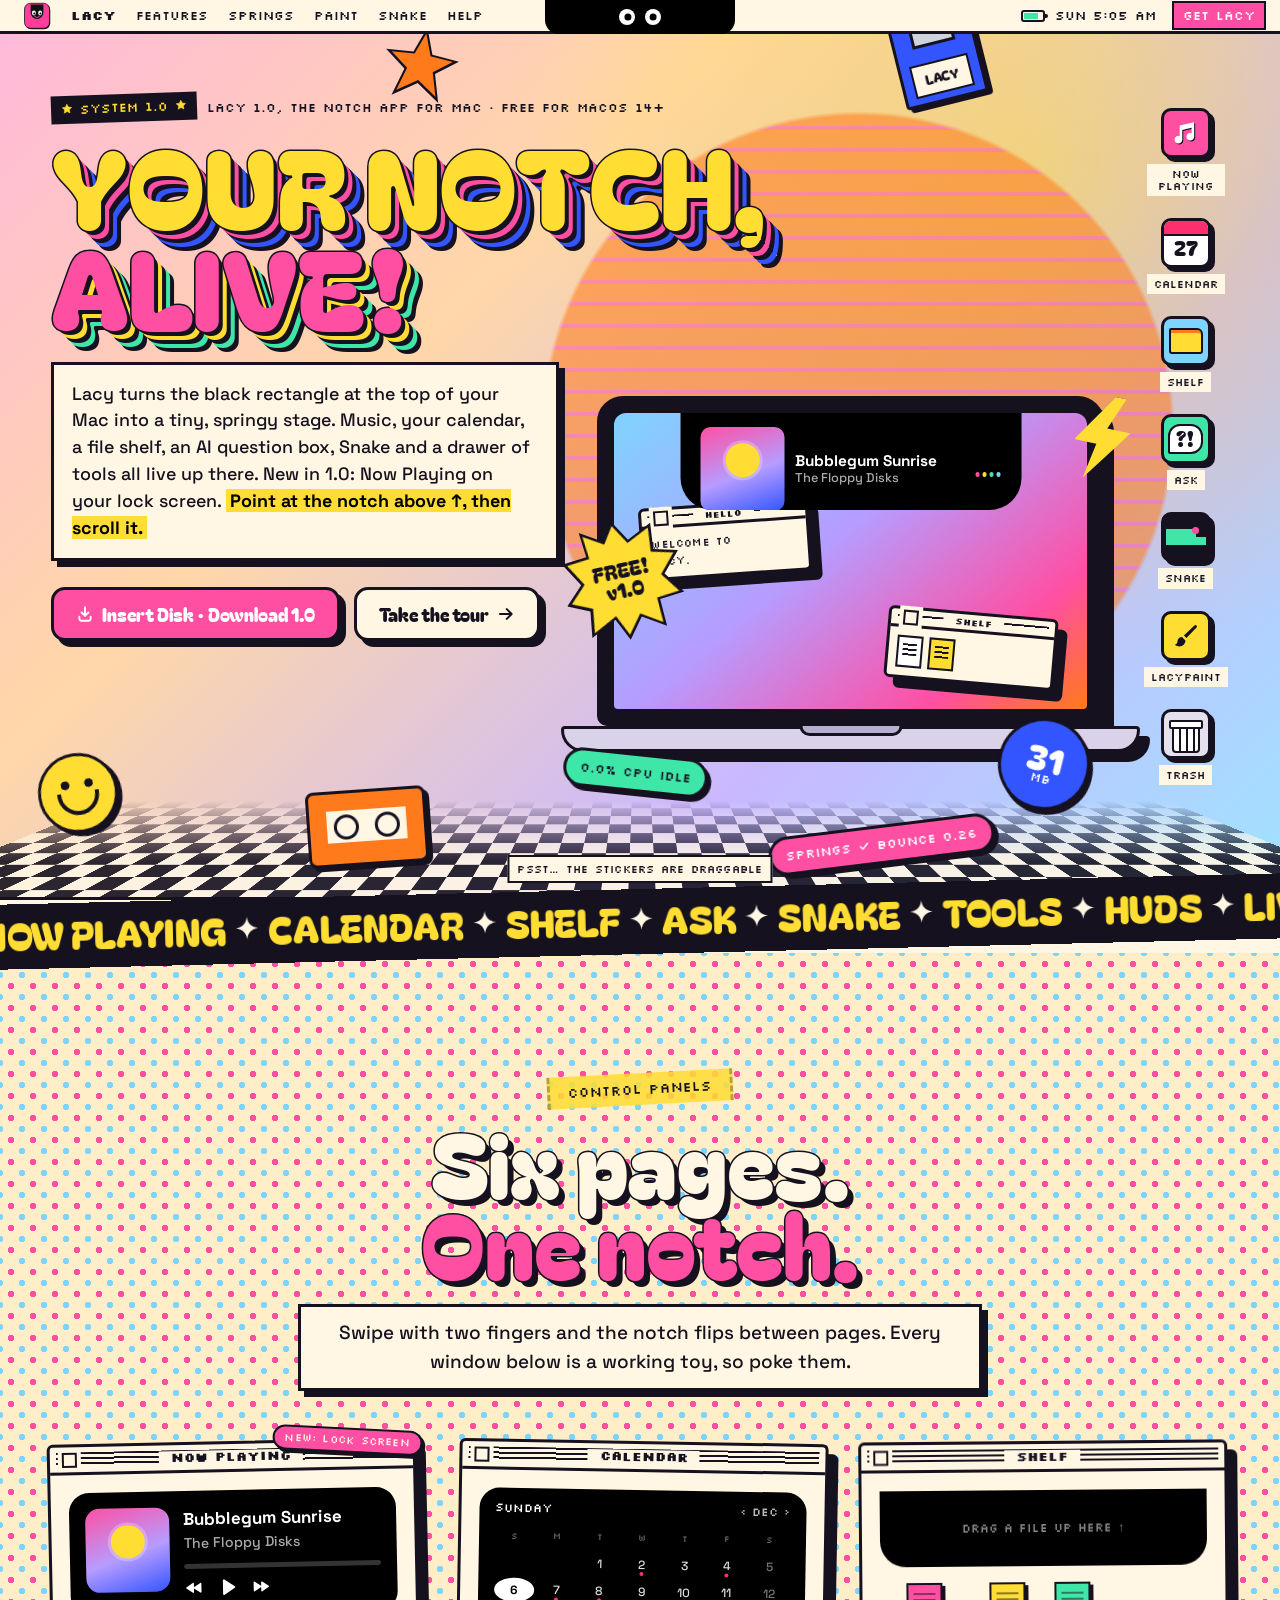
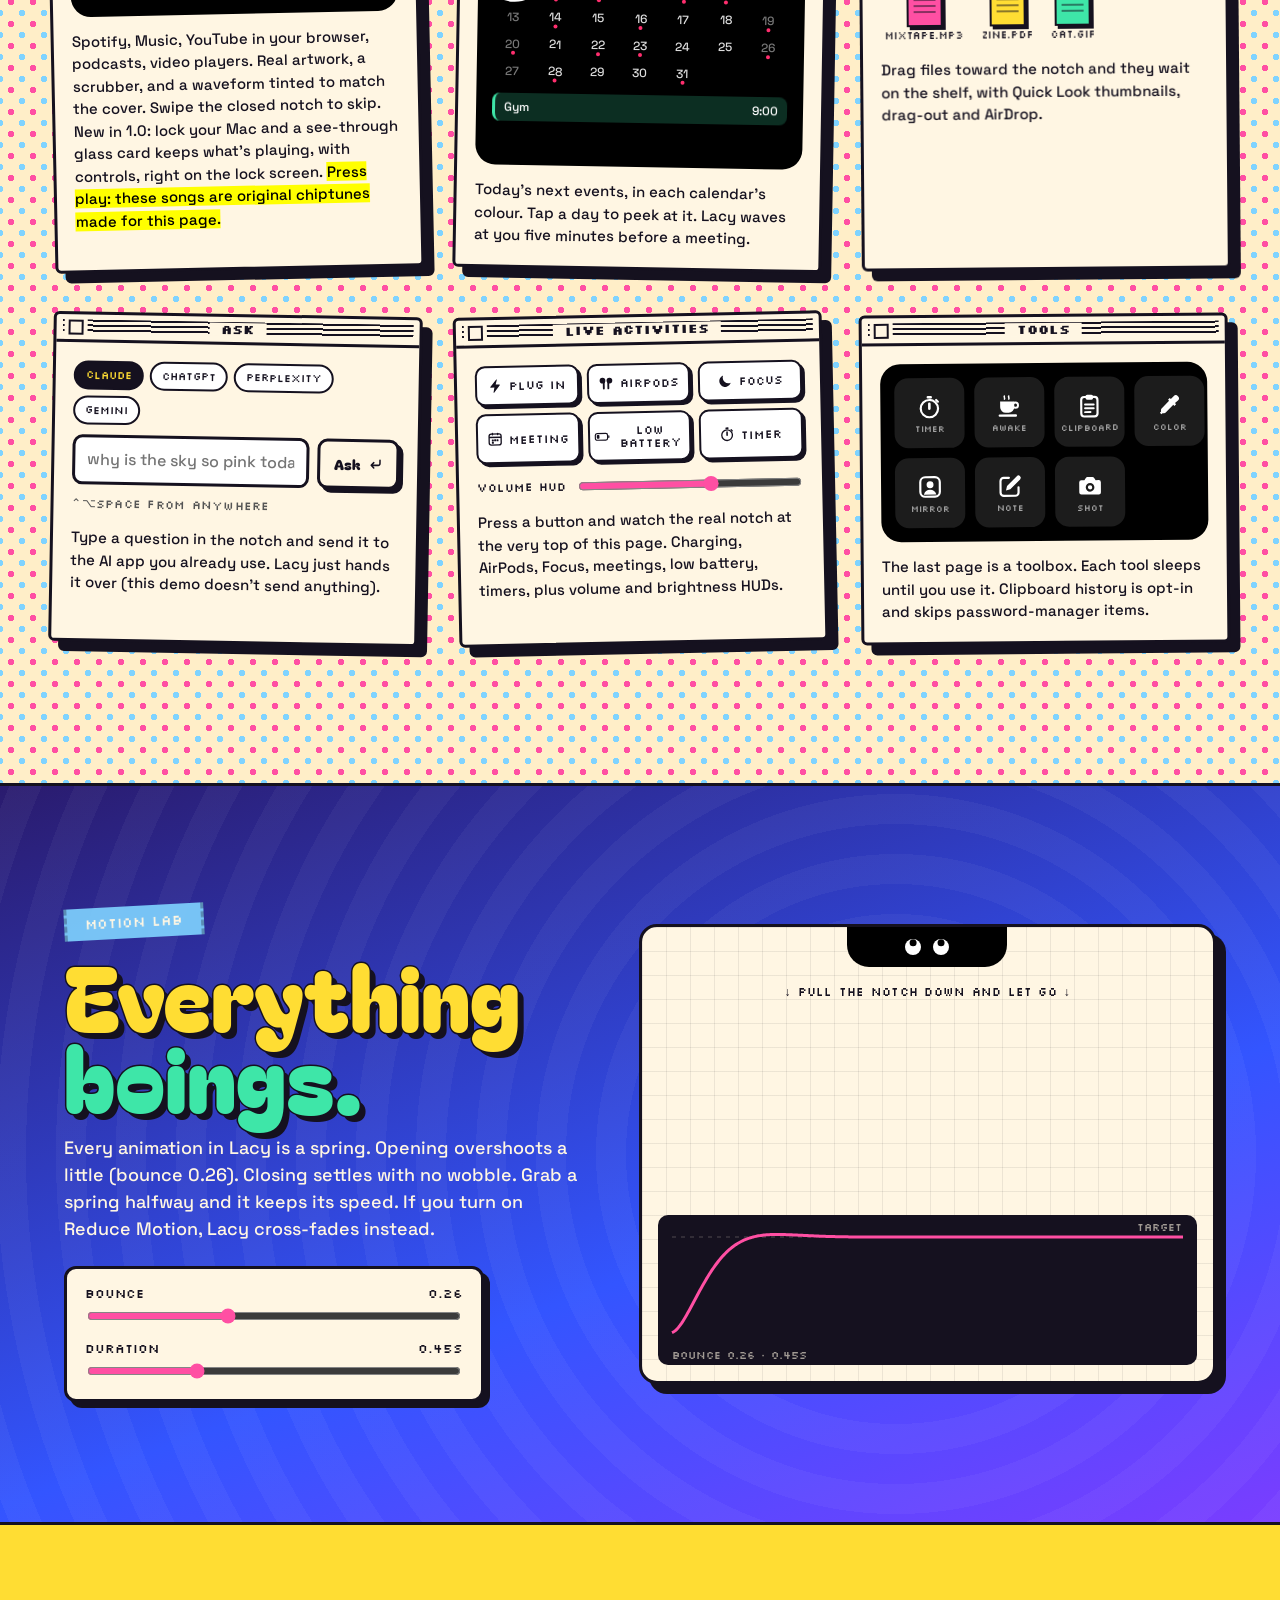
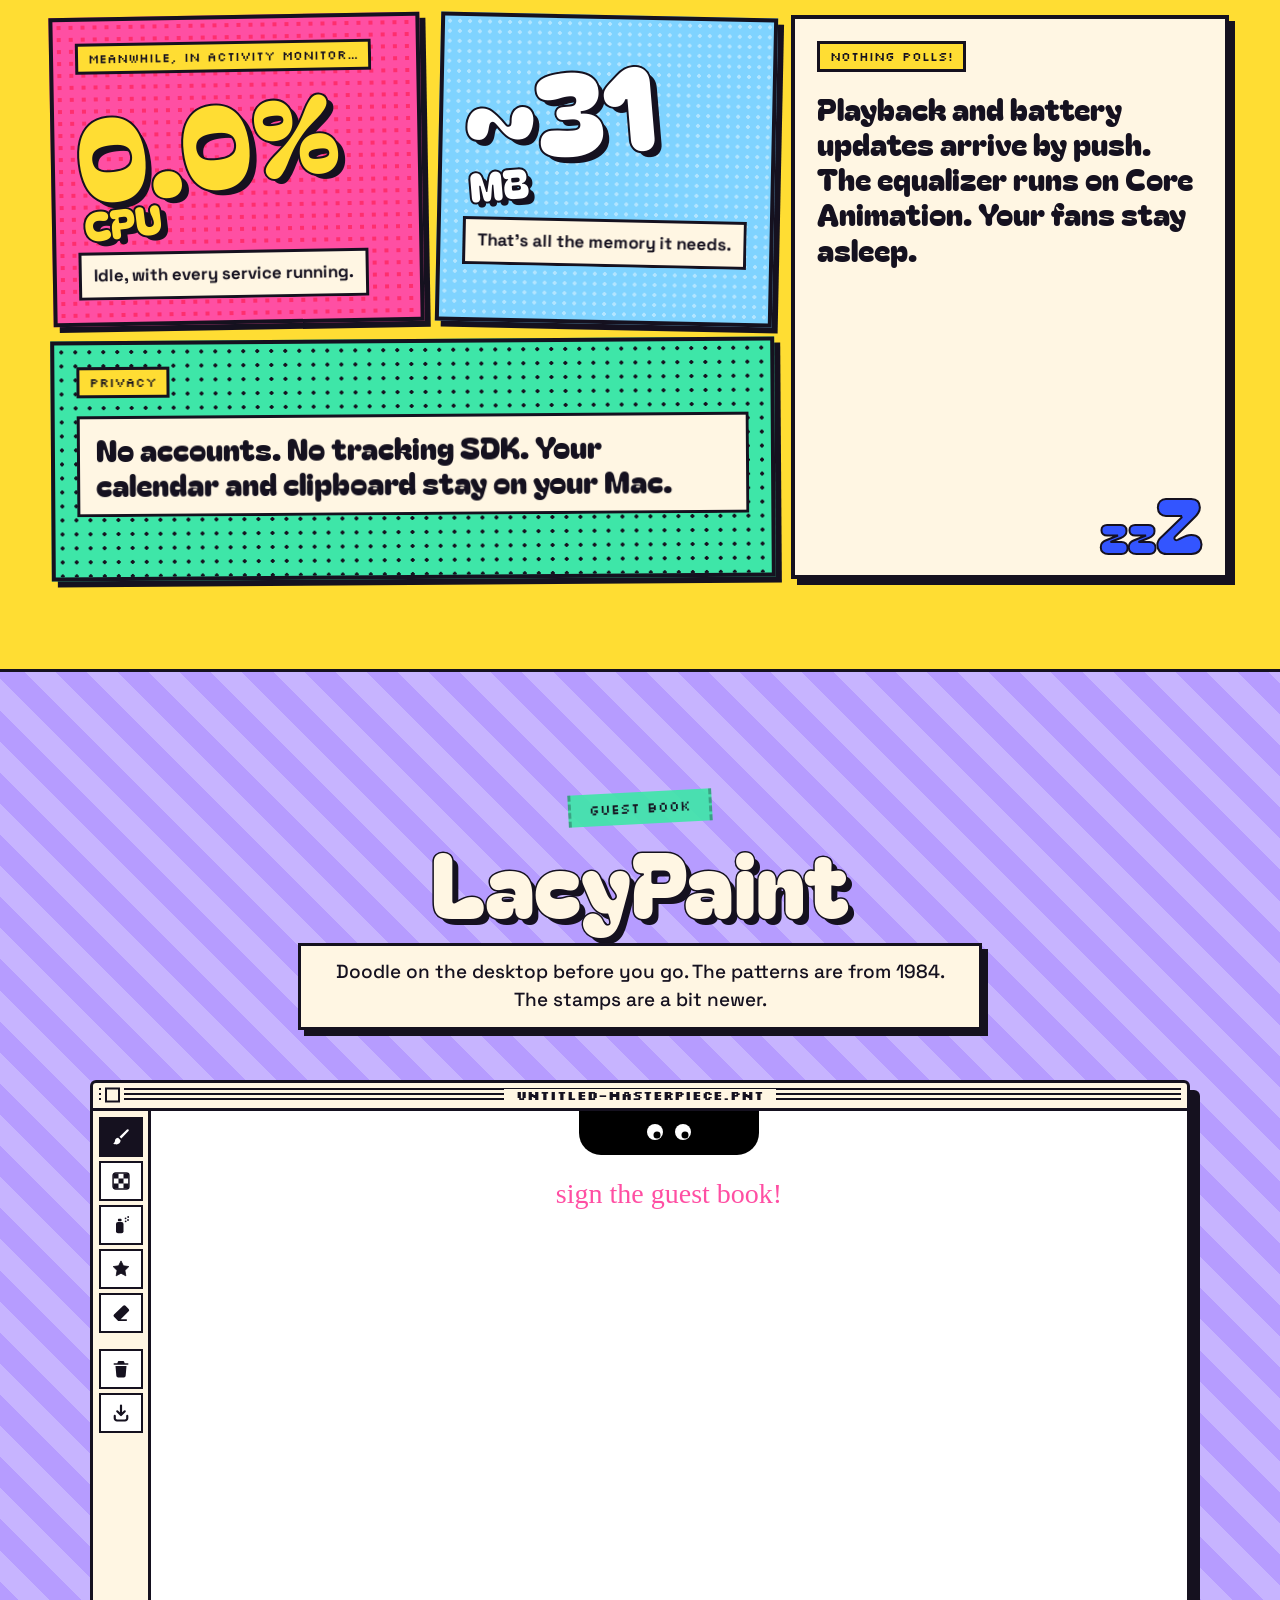
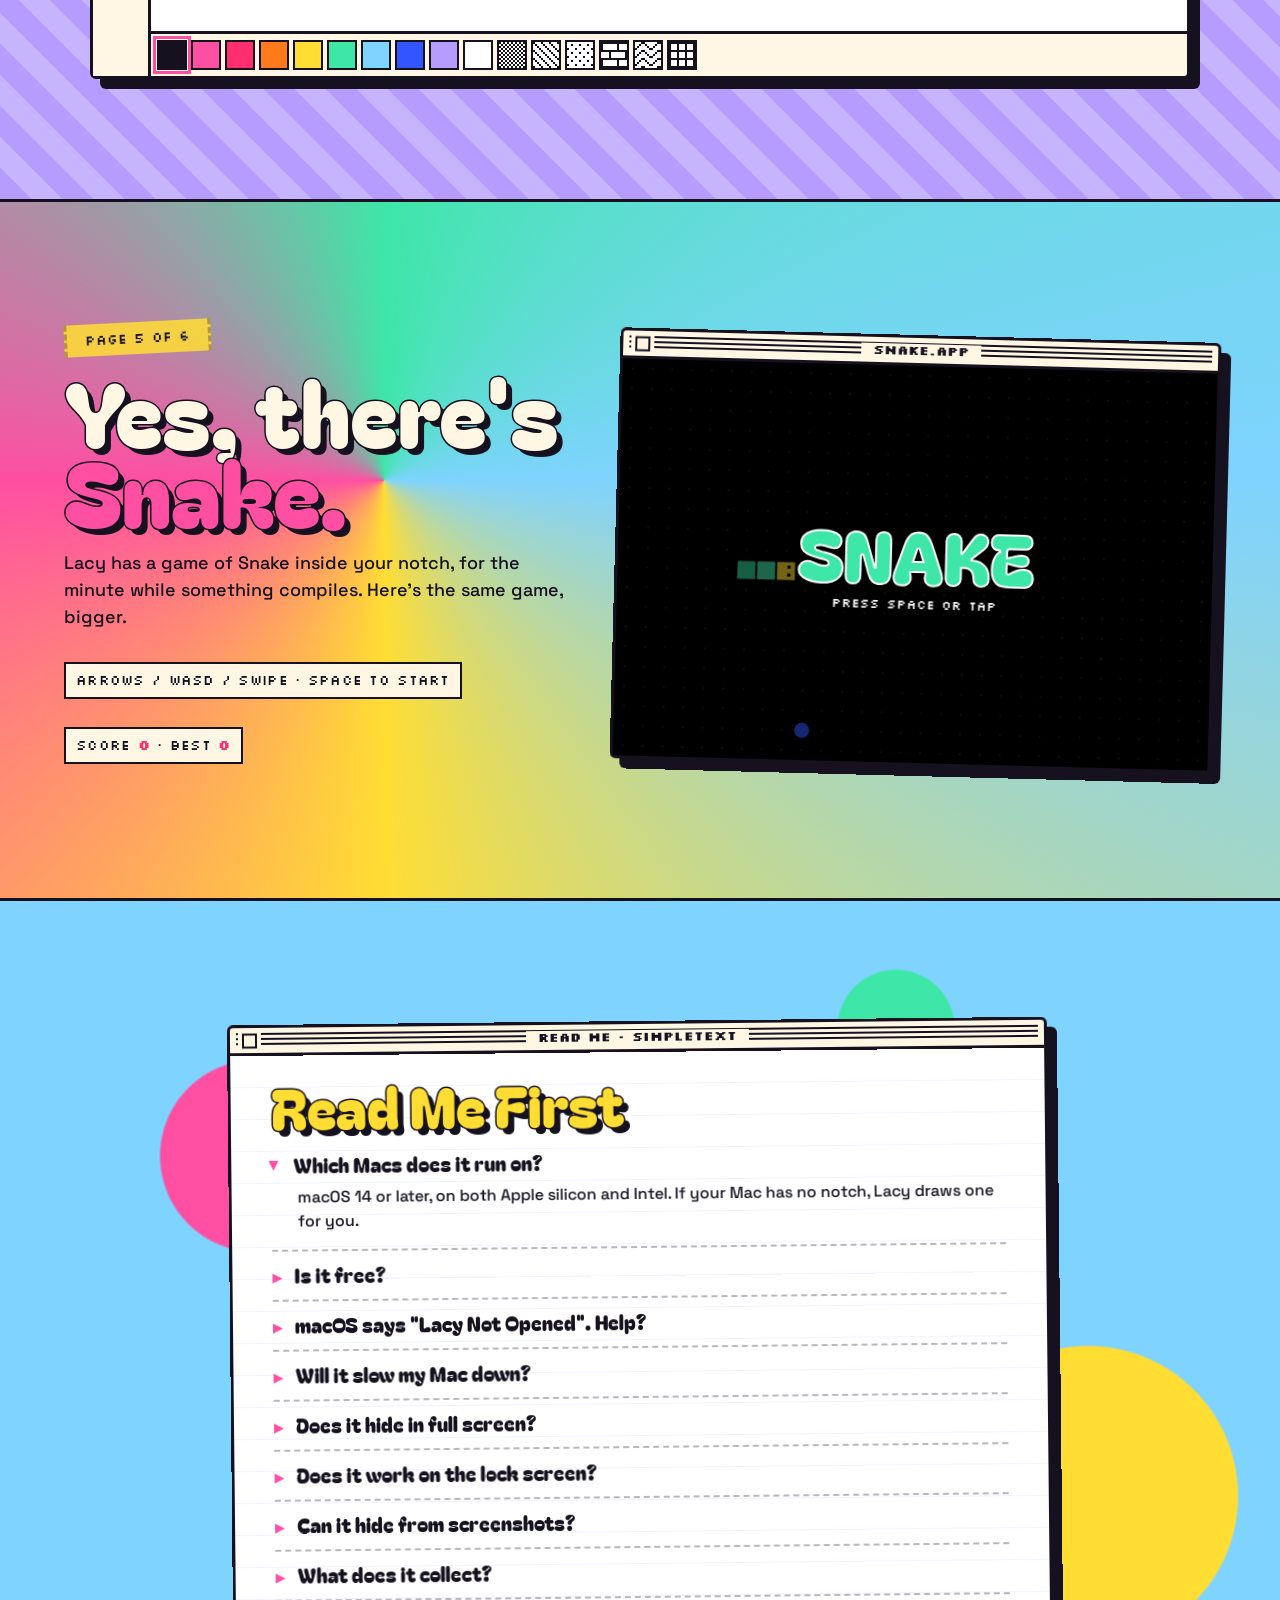
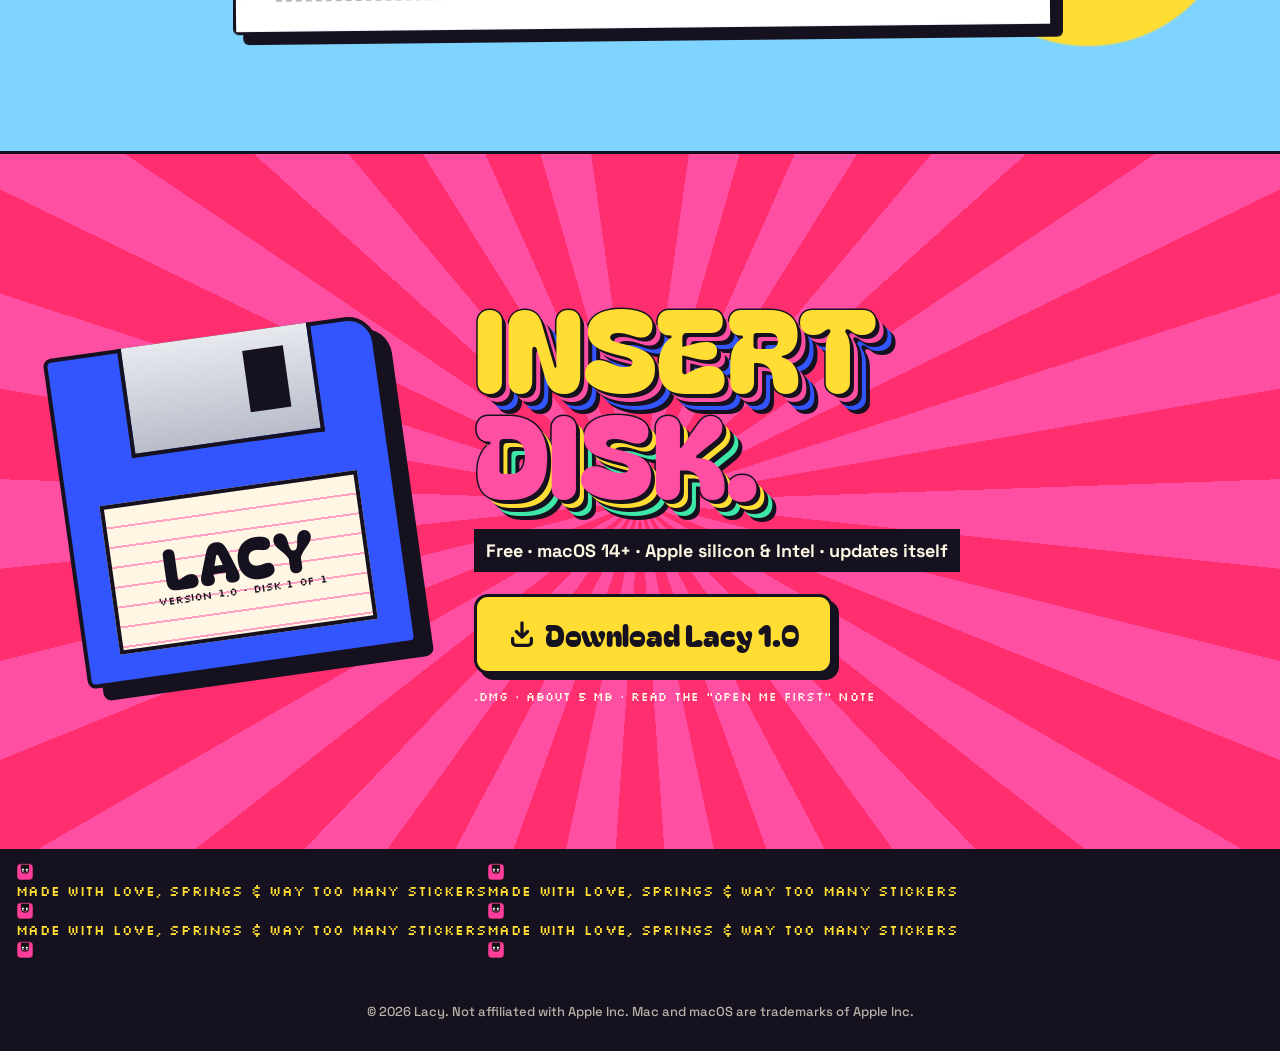
==== commit e97f0bd0: "Deploy site from lacy@d2f816f" ====
--- a/index.html
+++ b/index.html
@@ -10,7 +10,7 @@
 <meta property="og:type" content="website">
 <meta property="og:site_name" content="Lacy">
 <meta property="og:title" content="Lacy: a free notch app for Mac">
-<meta property="og:description" content="Music, calendar, a file shelf, Ask, Snake and tools, all living in your Mac's notch. Free beta for macOS 14+.">
+<meta property="og:description" content="Music, calendar, a file shelf, Ask, Snake and tools, all living in your Mac's notch, plus Now Playing on the lock screen. Free for macOS 14+.">
 <meta property="og:url" content="https://kirann-05.github.io/getlacy/">
 <meta property="og:image" content="https://kirann-05.github.io/getlacy/og.jpg">
 <meta property="og:image:width" content="1200">
@@ -18,8 +18,8 @@
 <meta name="twitter:card" content="summary_large_image">
 <meta name="twitter:image" content="https://kirann-05.github.io/getlacy/og.jpg">
 <title>Lacy: a free notch app for Mac · Your notch, alive</title>
-<meta name="description" content="Lacy is a free notch app for Mac. It turns your MacBook notch into a springy little stage for music, your calendar, a file shelf, AI questions, Snake and tools. Free beta for macOS 14+.">
-<script type="application/ld+json">{"@context": "https://schema.org", "@type": "SoftwareApplication", "name": "Lacy", "alternateName": "Lacy notch app", "applicationCategory": "UtilitiesApplication", "operatingSystem": "macOS 14 or later", "description": "Lacy is a free notch app for Mac. It turns the MacBook notch into a live space for now playing music, your calendar, a file shelf, quick AI questions, Snake and handy tools.", "url": "https://kirann-05.github.io/getlacy/", "image": "https://kirann-05.github.io/getlacy/og.jpg", "downloadUrl": "https://github.com/kirann-05/lacy-releases/releases/latest/download/Lacy.dmg", "softwareVersion": "0.9.0 beta", "offers": {"@type": "Offer", "price": "0", "priceCurrency": "USD"}}</script>
+<meta name="description" content="Lacy is a free notch app for Mac. It turns your MacBook notch into a springy little stage for music, your calendar, a file shelf, AI questions, Snake and tools, with Now Playing on the lock screen. Free for macOS 14+.">
+<script type="application/ld+json">{"@context": "https://schema.org", "@type": "SoftwareApplication", "name": "Lacy", "alternateName": "Lacy notch app", "applicationCategory": "UtilitiesApplication", "operatingSystem": "macOS 14 or later", "description": "Lacy is a free notch app for Mac. It turns the MacBook notch into a live space for now playing music, your calendar, a file shelf, quick AI questions, Snake and handy tools, plus a Now Playing card on the lock screen.", "url": "https://kirann-05.github.io/getlacy/", "image": "https://kirann-05.github.io/getlacy/og.jpg", "downloadUrl": "https://github.com/kirann-05/lacy-releases/releases/latest/download/Lacy.dmg", "softwareVersion": "1.0", "offers": {"@type": "Offer", "price": "0", "priceCurrency": "USD"}}</script>
 <link rel="preconnect" href="https://fonts.googleapis.com">
 <link rel="preconnect" href="https://fonts.gstatic.com" crossorigin>
 <link href="https://fonts.googleapis.com/css2?family=Bagel+Fat+One&family=Silkscreen:wght@400;700&family=VT323&family=Permanent+Marker&family=Space+Grotesk:wght@400;600;700&display=swap" rel="stylesheet">
@@ -84,7 +84,7 @@
   <div class="menubar__right">
     <span class="menubar__bat" aria-hidden="true"><i></i></span>
     <span id="clock" class="menubar__clock">--:--</span>
-    <a class="menubar__cta" href="#download">Get<span class="hide-xs"> beta</span></a>
+    <a class="menubar__cta" href="#download">Get<span class="hide-xs"> Lacy</span></a>
   </div>
 </header>
 
@@ -142,14 +142,14 @@
   <div class="hero__sun" aria-hidden="true"></div>
 
   <div class="hero__copy">
-    <p class="kicker"><span><svg class="i" aria-hidden="true"><use href="#i-star"/></svg> System 0.9 <svg class="i" aria-hidden="true"><use href="#i-star"/></svg></span> Lacy, the notch app for Mac · free beta for macOS 14+</p>
+    <p class="kicker"><span><svg class="i" aria-hidden="true"><use href="#i-star"/></svg> System 1.0 <svg class="i" aria-hidden="true"><use href="#i-star"/></svg></span> Lacy 1.0, the notch app for Mac · free for macOS 14+</p>
     <h1 id="heroTitle" class="mega">
       <span class="mega__line" data-split>YOUR NOTCH,</span>
       <span class="mega__line mega__line--b" data-split>ALIVE!</span>
     </h1>
-    <p class="hero__lede">Lacy turns the black rectangle at the top of your Mac into a tiny, springy stage. Music, your calendar, a file shelf, an AI question box, Snake and a drawer of tools all live up there. <mark>Point at the notch above ↑, then scroll it.</mark></p>
+    <p class="hero__lede">Lacy turns the black rectangle at the top of your Mac into a tiny, springy stage. Music, your calendar, a file shelf, an AI question box, Snake and a drawer of tools all live up there. New in 1.0: Now Playing on your lock screen. <mark>Point at the notch above ↑, then scroll it.</mark></p>
     <div class="hero__ctas">
-      <a href="#download" class="btn btn--pink"><svg class="i" aria-hidden="true"><use href="#i-download"/></svg> Insert Disk · Download beta</a>
+      <a href="#download" class="btn btn--pink"><svg class="i" aria-hidden="true"><use href="#i-download"/></svg> Insert Disk · Download 1.0</a>
       <a href="#features" class="btn btn--paper">Take the tour <svg class="i" aria-hidden="true"><use href="#i-arrow-right"/></svg></a>
     </div>
   </div>
@@ -186,7 +186,7 @@
 
   <!-- draggable stickers -->
   <div class="stickers" aria-hidden="true">
-    <div class="sticker burst burst--yellow" style="--x:44%;--y:58%;--r:-12deg">FREE<br>BETA!</div>
+    <div class="sticker burst burst--yellow" style="--x:44%;--y:58%;--r:-12deg">FREE!<br>v1.0</div>
     <div class="sticker pill pill--mint" style="--x:44%;--y:84%;--r:6deg">0.0% CPU idle</div>
     <div class="sticker circle circle--blue" style="--x:78%;--y:80%;--r:14deg">31<small>MB</small></div>
     <div class="sticker star" style="--x:30%;--y:3%;--r:10deg"></div>
@@ -218,7 +218,7 @@
   <div class="grid">
     <!-- Player -->
     <article class="win win--tilt1" id="f-player">
-      <div class="win__bar"><span class="win__close"></span><span class="win__title">Now Playing</span></div>
+      <div class="win__bar"><span class="win__close"></span><span class="win__title">Now Playing</span><span class="win__new pixel">NEW: lock screen</span></div>
       <div class="win__body">
         <div class="demo-player">
           <div class="dp__art" id="dpArt"><span></span></div>
@@ -227,7 +227,7 @@
             <div class="dp__ctrls"><button data-np="prev" aria-label="Previous"><svg class="i" aria-hidden="true"><use href="#i-backward"/></svg></button><button data-np="play" aria-label="Play or pause" class="big"><svg class="i" aria-hidden="true"><use href="#i-pause"/></svg></button><button data-np="next" aria-label="Next"><svg class="i" aria-hidden="true"><use href="#i-forward"/></svg></button></div>
           </div>
         </div>
-        <p>Spotify, Music, YouTube in your browser, podcasts, video players. Real artwork, a scrubber, and a waveform tinted to match the cover. Swipe the closed notch to skip. <mark>Press play: these songs are original chiptunes made for this page.</mark></p>
+        <p>Spotify, Music, YouTube in your browser, podcasts, video players. Real artwork, a scrubber, and a waveform tinted to match the cover. Swipe the closed notch to skip. New in 1.0: lock your Mac and a see-through glass card keeps what's playing, with controls, right on the lock screen. <mark>Press play: these songs are original chiptunes made for this page.</mark></p>
       </div>
     </article>
 
@@ -408,10 +408,11 @@
     <div class="win__body">
       <h2 id="faqTitle" class="title title--small">Read Me First</h2>
       <details open><summary>Which Macs does it run on?</summary><p>macOS 14 or later, on both Apple silicon and Intel. If your Mac has no notch, Lacy draws one for you.</p></details>
-      <details><summary>Is it free?</summary><p>Yes, for the whole beta. We'll talk about 1.0 later.</p></details>
-      <details><summary>macOS says "Lacy Not Opened". Help?</summary><p>The beta isn't notarized yet. Right-click Lacy in Applications, choose <b>Open</b>, then <b>Open</b> again. The disk image has an "Open Me First" note that walks you through it.</p></details>
+      <details><summary>Is it free?</summary><p>Yes, Lacy 1.0 is free. No account needed.</p></details>
+      <details><summary>macOS says "Lacy Not Opened". Help?</summary><p>Lacy isn't notarized by Apple yet. Right-click Lacy in Applications, choose <b>Open</b>, then <b>Open</b> again. The disk image has an "Open Me First" note that walks you through it.</p></details>
       <details><summary>Will it slow my Mac down?</summary><p>It idles at 0.0% CPU and about 31 MB of memory. Nothing polls.</p></details>
       <details><summary>Does it hide in full screen?</summary><p>Over full-screen apps the notch turns invisible and lets clicks through until you point right at it. It also steps aside while you're in the app that's playing.</p></details>
+      <details><summary>Does it work on the lock screen?</summary><p>Yes, new in 1.0. While your Mac is locked, a see-through glass card shows what's playing, with play, pause and skip. Prefer frosted? Pick Match System in Settings.</p></details>
       <details><summary>Can it hide from screenshots?</summary><p>Yes. It's optional, and the setting also covers screen sharing.</p></details>
       <details><summary>What does it collect?</summary><p>Nothing. There's no account and no analytics. Updates come from a public GitHub repository.</p></details>
     </div>
@@ -423,12 +424,12 @@
   <div class="download__rays" aria-hidden="true"></div>
   <div class="disk" aria-hidden="true">
     <div class="disk__shutter"><span></span></div>
-    <div class="disk__label"><b>LACY</b><small>0.9 beta · disk 1 of 1</small></div>
+    <div class="disk__label"><b>LACY</b><small>version 1.0 · disk 1 of 1</small></div>
   </div>
   <div class="download__copy">
     <h2 id="dlTitle" class="mega mega--dl"><span class="mega__line">INSERT</span><span class="mega__line mega__line--b">DISK.</span></h2>
-    <p>Free beta · macOS 14+ · Apple silicon &amp; Intel · updates itself</p>
-    <a class="btn btn--yellow btn--huge" id="dlBtn" href="https://github.com/kirann-05/lacy-releases/releases/latest/download/Lacy.dmg" download><svg class="i" aria-hidden="true"><use href="#i-download"/></svg> Download Lacy beta</a>
+    <p>Free · macOS 14+ · Apple silicon &amp; Intel · updates itself</p>
+    <a class="btn btn--yellow btn--huge" id="dlBtn" href="https://github.com/kirann-05/lacy-releases/releases/latest/download/Lacy.dmg" download><svg class="i" aria-hidden="true"><use href="#i-download"/></svg> Download Lacy 1.0</a>
     <p class="pixel download__fine">.dmg · about 5 MB · read the "Open Me First" note</p>
   </div>
 </section>
--- a/styles.css
+++ b/styles.css
@@ -377,6 +377,9 @@
 }
 .win__close { position: absolute; left: 12px; top: 50%; width: 15px; height: 15px; transform: translateY(-50%); background: var(--paper); border: 2px solid var(--ink); box-shadow: 0 0 0 4px var(--paper); }
 .win__title { background: var(--paper); padding: 0 12px; font: 700 13px/1 var(--pixel); white-space: nowrap; }
+.win__new { position: absolute; right: -10px; top: -14px; z-index: 2; background: var(--pink); color: var(--paper); border: 2px solid var(--ink); box-shadow: 3px 3px 0 var(--ink); border-radius: 999px; padding: 5px 10px; font-size: 11px; line-height: 1; white-space: nowrap; transform: rotate(4deg); animation: newbob 2.4s ease-in-out infinite; }
+@keyframes newbob { 50% { transform: rotate(-2deg) translateY(-2px); } }
+@media (prefers-reduced-motion: reduce) { .win__new { animation: none; } }
 .win__body { padding: 18px; }
 .win__body p { margin: 14px 0 0; font-size: 15px; }
 
@@ -657,7 +660,7 @@
   .laptop { max-width: 600px; }
   .icons { grid-template-columns: repeat(7, 86px); }
   .sticker:nth-child(2), .sticker:nth-child(3), .sticker:nth-child(5), .sticker:nth-child(9) { display: none; }
-  .sticker:nth-child(1) { left: auto; right: 6%; top: 46%; }   /* FREE BETA burst beside the laptop */
+  .sticker:nth-child(1) { left: auto; right: 6%; top: 46%; }   /* FREE v1.0 burst beside the laptop */
   .springs, .snake { gap: 36px; }
   .lab { height: 420px; }
   .win--snake { max-width: 640px; width: 100%; justify-self: center; }
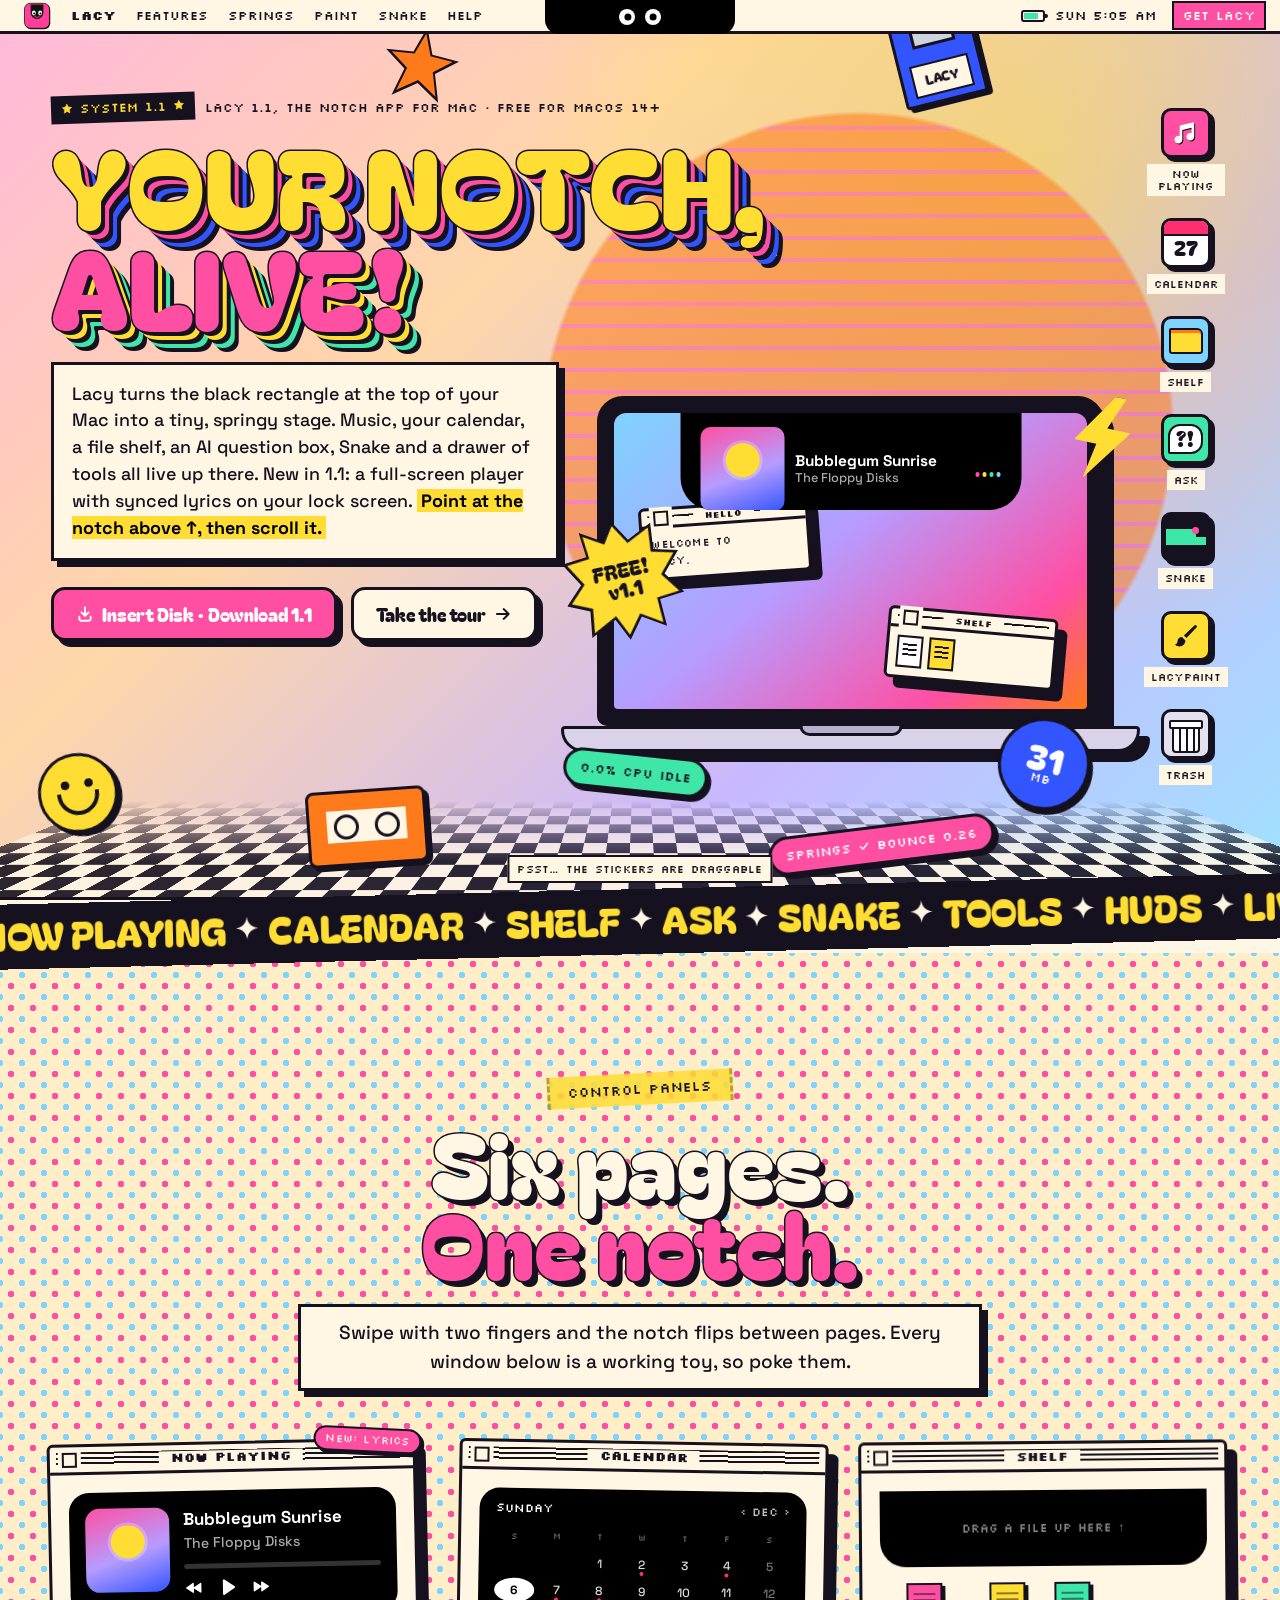
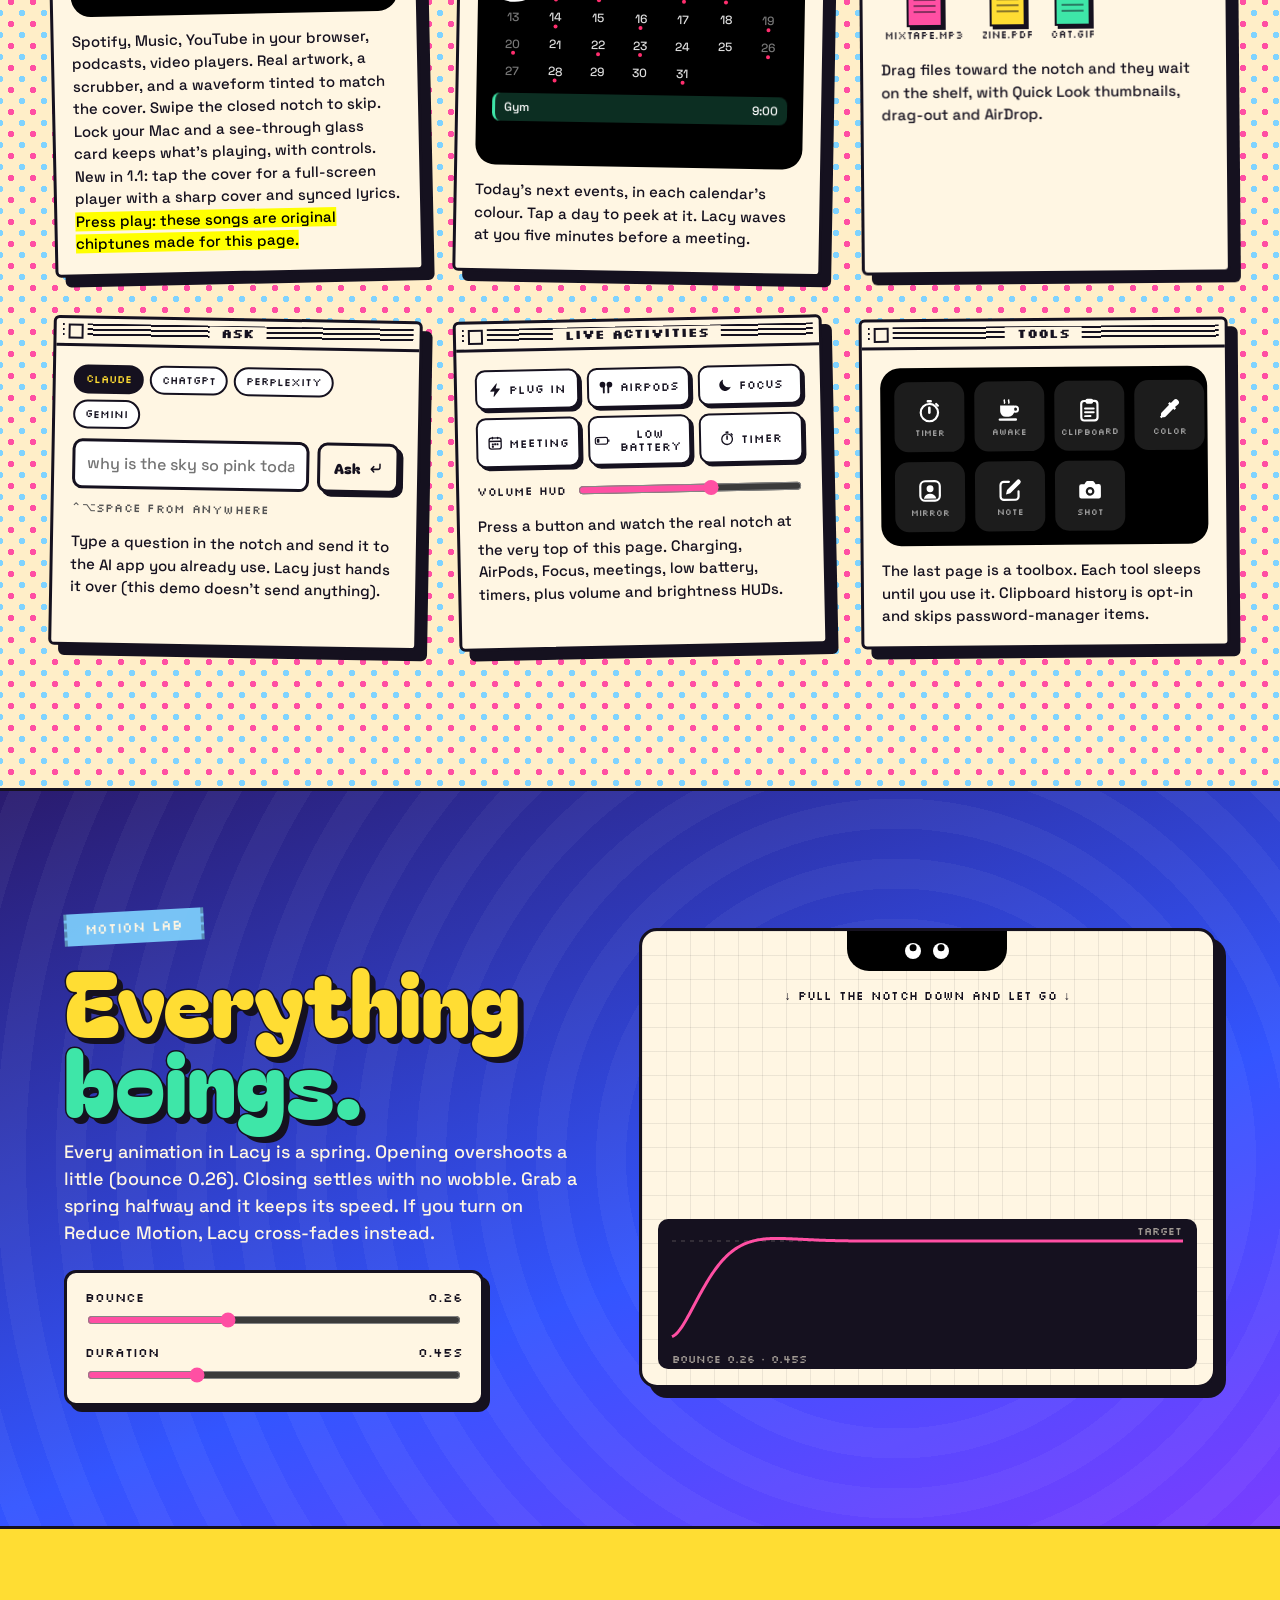
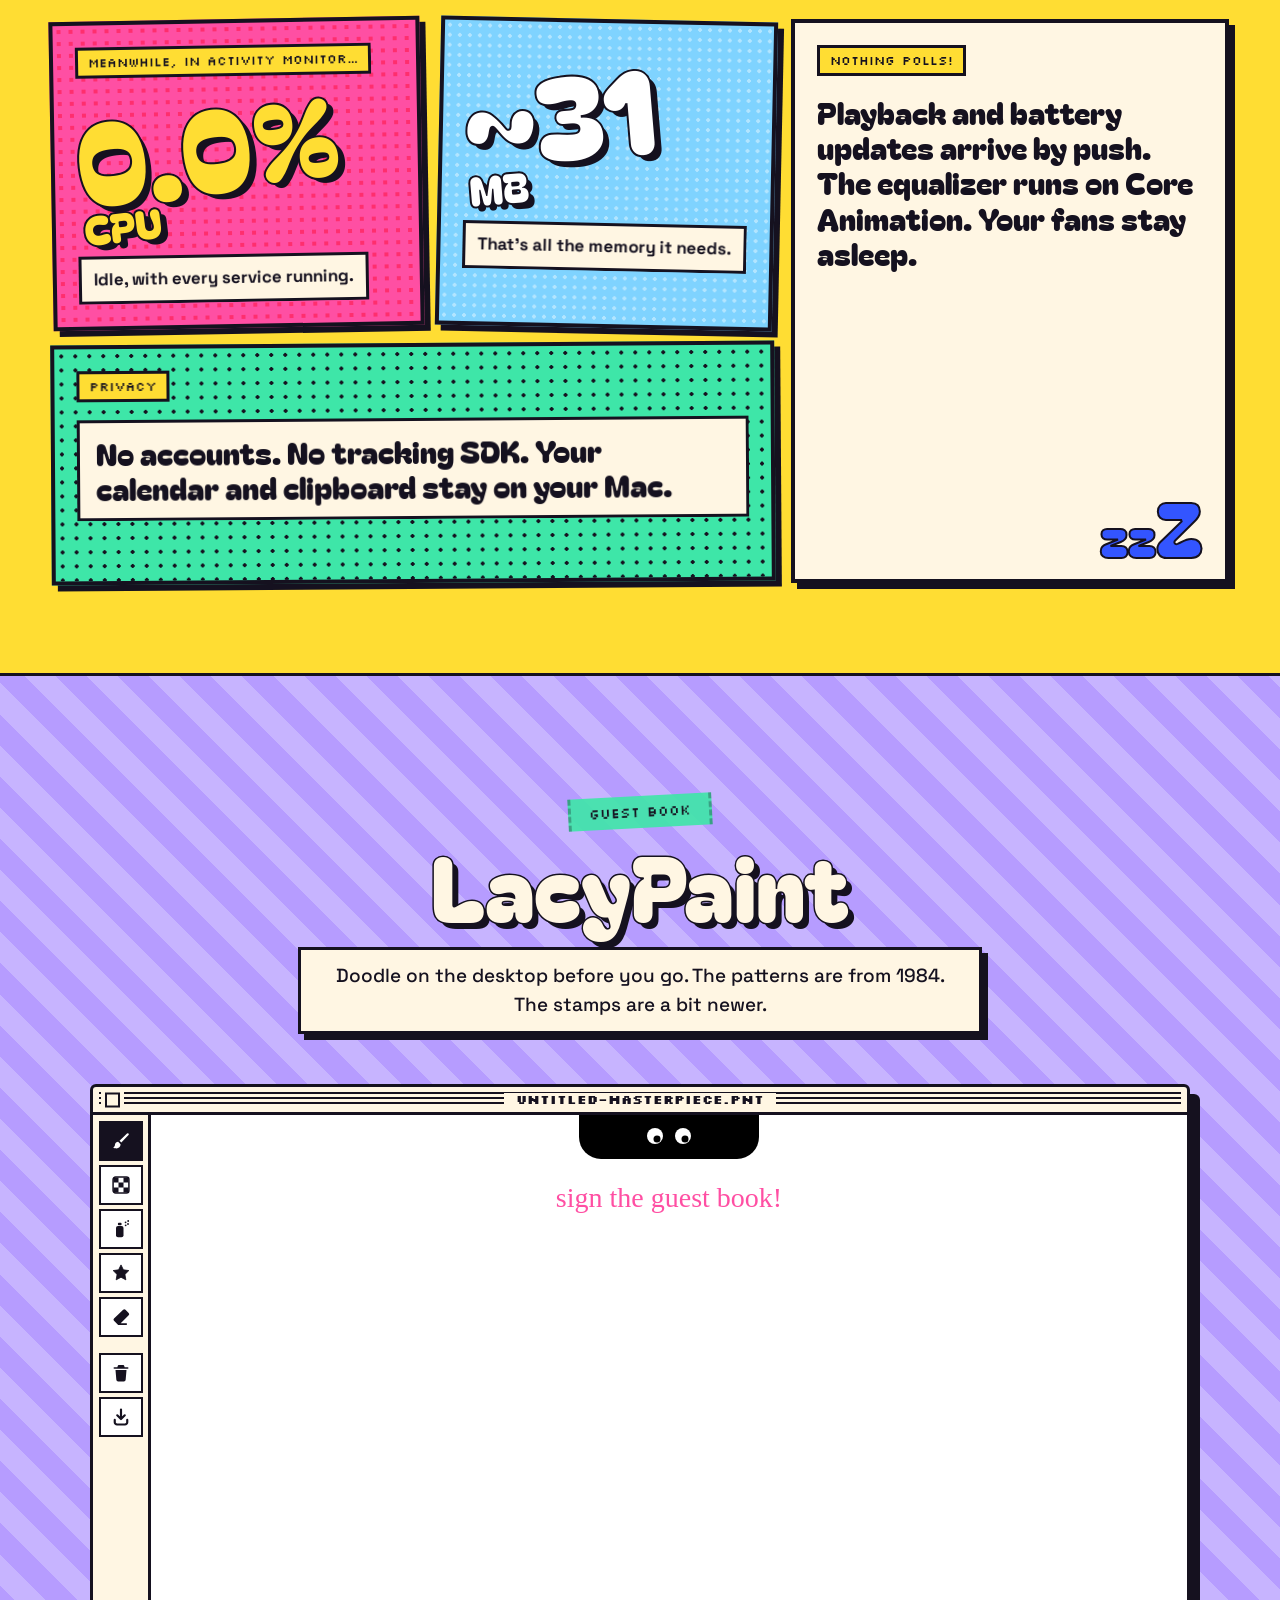
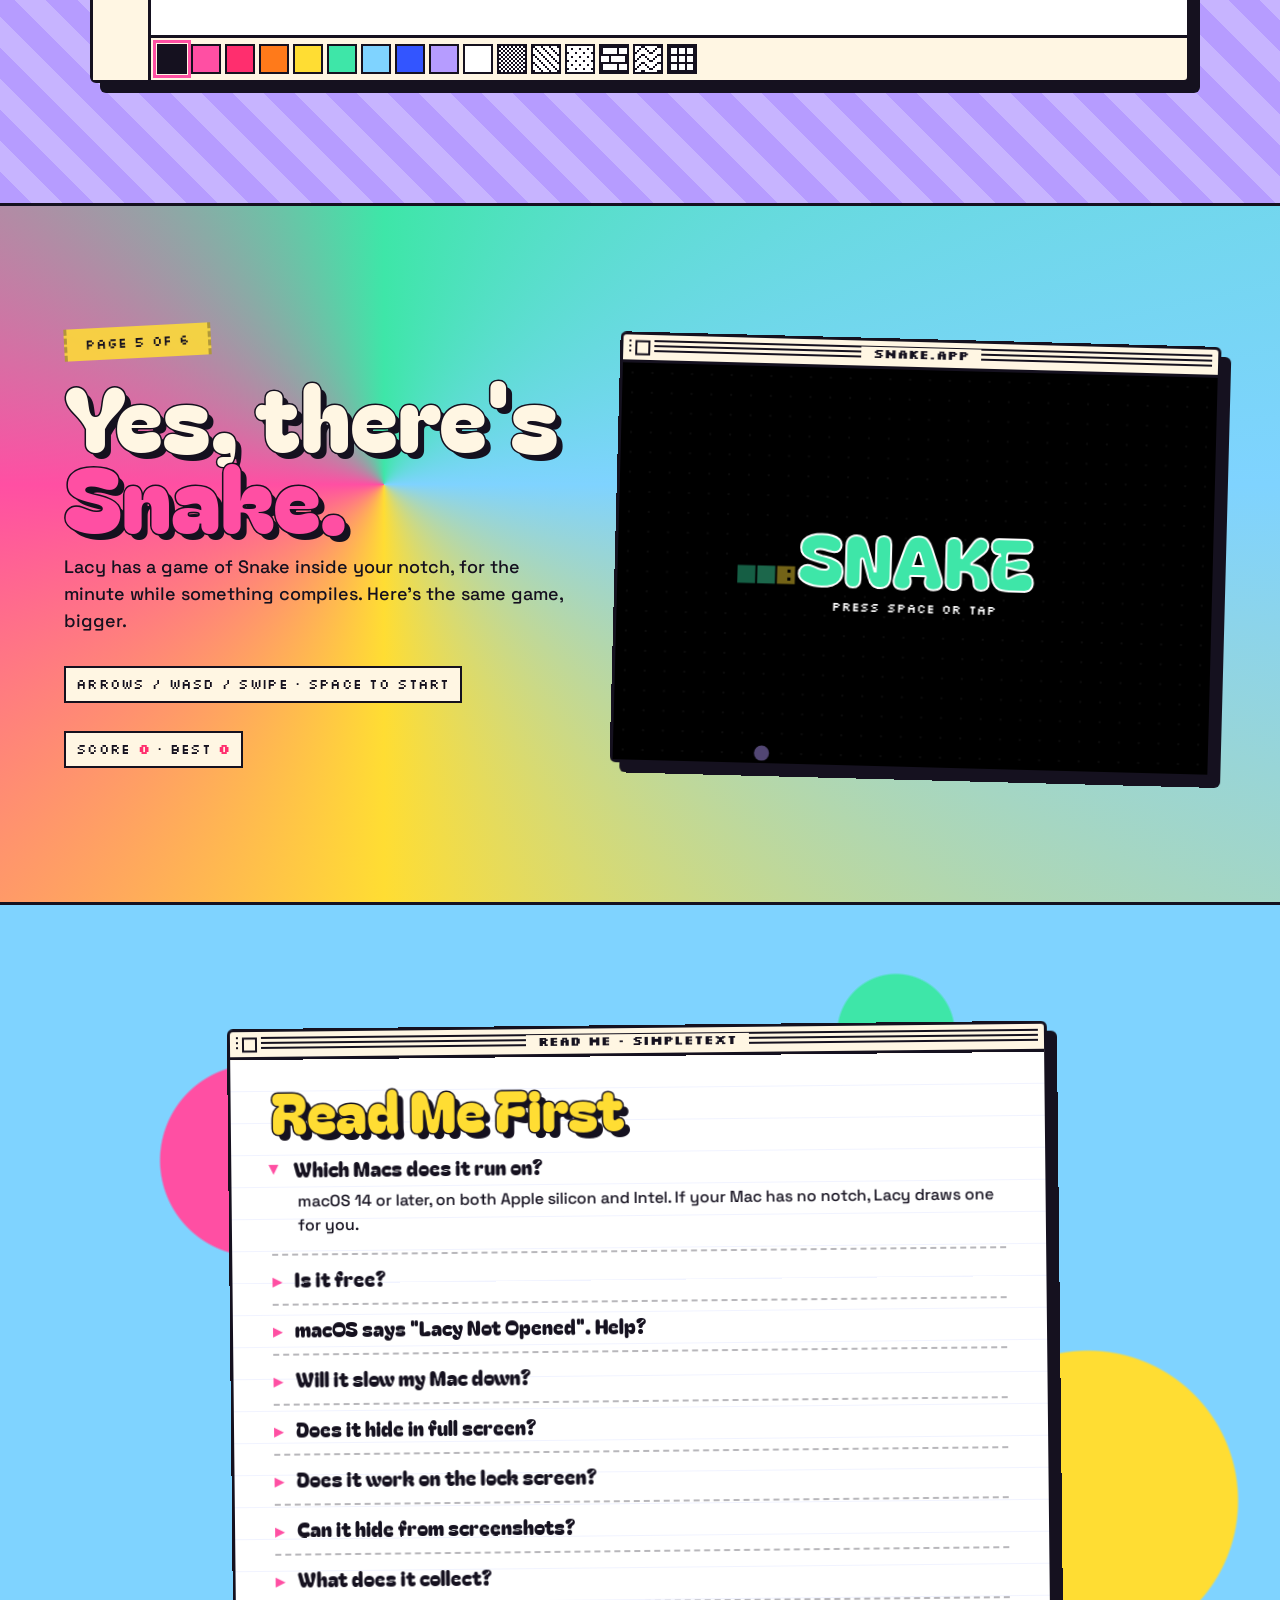
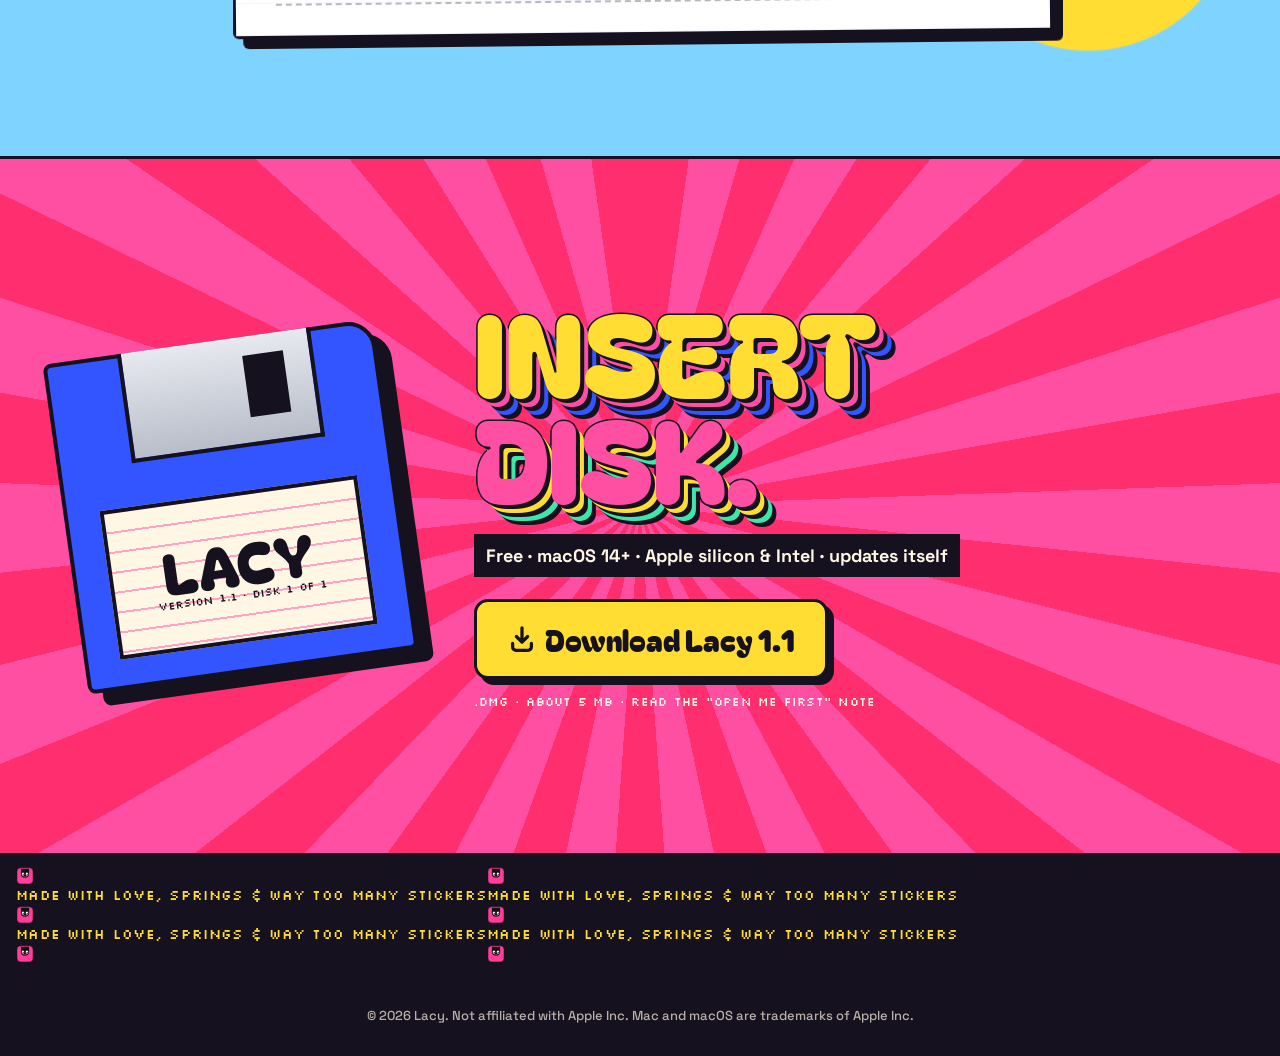
==== commit 49d66226: "Deploy site from lacy@4e50c8e" ====
--- a/index.html
+++ b/index.html
@@ -10,7 +10,7 @@
 <meta property="og:type" content="website">
 <meta property="og:site_name" content="Lacy">
 <meta property="og:title" content="Lacy: a free notch app for Mac">
-<meta property="og:description" content="Music, calendar, a file shelf, Ask, Snake and tools, all living in your Mac's notch, plus Now Playing on the lock screen. Free for macOS 14+.">
+<meta property="og:description" content="Music, calendar, a file shelf, Ask, Snake and tools, all living in your Mac's notch, plus a full-screen player with synced lyrics on the lock screen. Free for macOS 14+.">
 <meta property="og:url" content="https://kirann-05.github.io/getlacy/">
 <meta property="og:image" content="https://kirann-05.github.io/getlacy/og.jpg">
 <meta property="og:image:width" content="1200">
@@ -18,8 +18,8 @@
 <meta name="twitter:card" content="summary_large_image">
 <meta name="twitter:image" content="https://kirann-05.github.io/getlacy/og.jpg">
 <title>Lacy: a free notch app for Mac · Your notch, alive</title>
-<meta name="description" content="Lacy is a free notch app for Mac. It turns your MacBook notch into a springy little stage for music, your calendar, a file shelf, AI questions, Snake and tools, with Now Playing on the lock screen. Free for macOS 14+.">
-<script type="application/ld+json">{"@context": "https://schema.org", "@type": "SoftwareApplication", "name": "Lacy", "alternateName": "Lacy notch app", "applicationCategory": "UtilitiesApplication", "operatingSystem": "macOS 14 or later", "description": "Lacy is a free notch app for Mac. It turns the MacBook notch into a live space for now playing music, your calendar, a file shelf, quick AI questions, Snake and handy tools, plus a Now Playing card on the lock screen.", "url": "https://kirann-05.github.io/getlacy/", "image": "https://kirann-05.github.io/getlacy/og.jpg", "downloadUrl": "https://github.com/kirann-05/lacy-releases/releases/latest/download/Lacy.dmg", "softwareVersion": "1.0", "offers": {"@type": "Offer", "price": "0", "priceCurrency": "USD"}}</script>
+<meta name="description" content="Lacy is a free notch app for Mac. It turns your MacBook notch into a springy little stage for music, your calendar, a file shelf, AI questions, Snake and tools, with a full-screen player and synced lyrics on the lock screen. Free for macOS 14+.">
+<script type="application/ld+json">{"@context": "https://schema.org", "@type": "SoftwareApplication", "name": "Lacy", "alternateName": "Lacy notch app", "applicationCategory": "UtilitiesApplication", "operatingSystem": "macOS 14 or later", "description": "Lacy is a free notch app for Mac. It turns the MacBook notch into a live space for now playing music, your calendar, a file shelf, quick AI questions, Snake and handy tools, plus a full-screen player with synced lyrics on the lock screen.", "url": "https://kirann-05.github.io/getlacy/", "image": "https://kirann-05.github.io/getlacy/og.jpg", "downloadUrl": "https://github.com/kirann-05/lacy-releases/releases/latest/download/Lacy.dmg", "softwareVersion": "1.1", "offers": {"@type": "Offer", "price": "0", "priceCurrency": "USD"}}</script>
 <link rel="preconnect" href="https://fonts.googleapis.com">
 <link rel="preconnect" href="https://fonts.gstatic.com" crossorigin>
 <link href="https://fonts.googleapis.com/css2?family=Bagel+Fat+One&family=Silkscreen:wght@400;700&family=VT323&family=Permanent+Marker&family=Space+Grotesk:wght@400;600;700&display=swap" rel="stylesheet">
@@ -142,14 +142,14 @@
   <div class="hero__sun" aria-hidden="true"></div>
 
   <div class="hero__copy">
-    <p class="kicker"><span><svg class="i" aria-hidden="true"><use href="#i-star"/></svg> System 1.0 <svg class="i" aria-hidden="true"><use href="#i-star"/></svg></span> Lacy 1.0, the notch app for Mac · free for macOS 14+</p>
+    <p class="kicker"><span><svg class="i" aria-hidden="true"><use href="#i-star"/></svg> System 1.1 <svg class="i" aria-hidden="true"><use href="#i-star"/></svg></span> Lacy 1.1, the notch app for Mac · free for macOS 14+</p>
     <h1 id="heroTitle" class="mega">
       <span class="mega__line" data-split>YOUR NOTCH,</span>
       <span class="mega__line mega__line--b" data-split>ALIVE!</span>
     </h1>
-    <p class="hero__lede">Lacy turns the black rectangle at the top of your Mac into a tiny, springy stage. Music, your calendar, a file shelf, an AI question box, Snake and a drawer of tools all live up there. New in 1.0: Now Playing on your lock screen. <mark>Point at the notch above ↑, then scroll it.</mark></p>
+    <p class="hero__lede">Lacy turns the black rectangle at the top of your Mac into a tiny, springy stage. Music, your calendar, a file shelf, an AI question box, Snake and a drawer of tools all live up there. New in 1.1: a full-screen player with synced lyrics on your lock screen. <mark>Point at the notch above ↑, then scroll it.</mark></p>
     <div class="hero__ctas">
-      <a href="#download" class="btn btn--pink"><svg class="i" aria-hidden="true"><use href="#i-download"/></svg> Insert Disk · Download 1.0</a>
+      <a href="#download" class="btn btn--pink"><svg class="i" aria-hidden="true"><use href="#i-download"/></svg> Insert Disk · Download 1.1</a>
       <a href="#features" class="btn btn--paper">Take the tour <svg class="i" aria-hidden="true"><use href="#i-arrow-right"/></svg></a>
     </div>
   </div>
@@ -186,7 +186,7 @@
 
   <!-- draggable stickers -->
   <div class="stickers" aria-hidden="true">
-    <div class="sticker burst burst--yellow" style="--x:44%;--y:58%;--r:-12deg">FREE!<br>v1.0</div>
+    <div class="sticker burst burst--yellow" style="--x:44%;--y:58%;--r:-12deg">FREE!<br>v1.1</div>
     <div class="sticker pill pill--mint" style="--x:44%;--y:84%;--r:6deg">0.0% CPU idle</div>
     <div class="sticker circle circle--blue" style="--x:78%;--y:80%;--r:14deg">31<small>MB</small></div>
     <div class="sticker star" style="--x:30%;--y:3%;--r:10deg"></div>
@@ -218,7 +218,7 @@
   <div class="grid">
     <!-- Player -->
     <article class="win win--tilt1" id="f-player">
-      <div class="win__bar"><span class="win__close"></span><span class="win__title">Now Playing</span><span class="win__new pixel">NEW: lock screen</span></div>
+      <div class="win__bar"><span class="win__close"></span><span class="win__title">Now Playing</span><span class="win__new pixel">NEW: lyrics</span></div>
       <div class="win__body">
         <div class="demo-player">
           <div class="dp__art" id="dpArt"><span></span></div>
@@ -227,7 +227,7 @@
             <div class="dp__ctrls"><button data-np="prev" aria-label="Previous"><svg class="i" aria-hidden="true"><use href="#i-backward"/></svg></button><button data-np="play" aria-label="Play or pause" class="big"><svg class="i" aria-hidden="true"><use href="#i-pause"/></svg></button><button data-np="next" aria-label="Next"><svg class="i" aria-hidden="true"><use href="#i-forward"/></svg></button></div>
           </div>
         </div>
-        <p>Spotify, Music, YouTube in your browser, podcasts, video players. Real artwork, a scrubber, and a waveform tinted to match the cover. Swipe the closed notch to skip. New in 1.0: lock your Mac and a see-through glass card keeps what's playing, with controls, right on the lock screen. <mark>Press play: these songs are original chiptunes made for this page.</mark></p>
+        <p>Spotify, Music, YouTube in your browser, podcasts, video players. Real artwork, a scrubber, and a waveform tinted to match the cover. Swipe the closed notch to skip. Lock your Mac and a see-through glass card keeps what's playing, with controls. New in 1.1: tap the cover for a full-screen player with a sharp cover and synced lyrics. <mark>Press play: these songs are original chiptunes made for this page.</mark></p>
       </div>
     </article>
 
@@ -408,13 +408,13 @@
     <div class="win__body">
       <h2 id="faqTitle" class="title title--small">Read Me First</h2>
       <details open><summary>Which Macs does it run on?</summary><p>macOS 14 or later, on both Apple silicon and Intel. If your Mac has no notch, Lacy draws one for you.</p></details>
-      <details><summary>Is it free?</summary><p>Yes, Lacy 1.0 is free. No account needed.</p></details>
+      <details><summary>Is it free?</summary><p>Yes, Lacy is free. No account needed.</p></details>
       <details><summary>macOS says "Lacy Not Opened". Help?</summary><p>Lacy isn't notarized by Apple yet. Right-click Lacy in Applications, choose <b>Open</b>, then <b>Open</b> again. The disk image has an "Open Me First" note that walks you through it.</p></details>
       <details><summary>Will it slow my Mac down?</summary><p>It idles at 0.0% CPU and about 31 MB of memory. Nothing polls.</p></details>
       <details><summary>Does it hide in full screen?</summary><p>Over full-screen apps the notch turns invisible and lets clicks through until you point right at it. It also steps aside while you're in the app that's playing.</p></details>
-      <details><summary>Does it work on the lock screen?</summary><p>Yes, new in 1.0. While your Mac is locked, a see-through glass card shows what's playing, with play, pause and skip. Prefer frosted? Pick Match System in Settings.</p></details>
+      <details><summary>Does it work on the lock screen?</summary><p>Yes. While your Mac is locked, a see-through glass card shows what's playing, with play, pause and skip. New in 1.1: tap the cover for a full-screen player with synced lyrics. Space plays and pauses, the arrow keys skip. Prefer frosted? Pick Match System in Settings.</p></details>
       <details><summary>Can it hide from screenshots?</summary><p>Yes. It's optional, and the setting also covers screen sharing.</p></details>
-      <details><summary>What does it collect?</summary><p>Nothing. There's no account and no analytics. Updates come from a public GitHub repository.</p></details>
+      <details><summary>What does it collect?</summary><p>Nothing. There's no account and no analytics. When you open the full-screen lock screen player, Lacy looks up a sharper cover (from Apple's music catalogue, or YouTube for videos) using the song's title and artist. If you turn on lyrics, it looks them up on LRCLIB the same way. Updates come from a public GitHub repository.</p></details>
     </div>
   </div>
 </section>
@@ -424,12 +424,12 @@
   <div class="download__rays" aria-hidden="true"></div>
   <div class="disk" aria-hidden="true">
     <div class="disk__shutter"><span></span></div>
-    <div class="disk__label"><b>LACY</b><small>version 1.0 · disk 1 of 1</small></div>
+    <div class="disk__label"><b>LACY</b><small>version 1.1 · disk 1 of 1</small></div>
   </div>
   <div class="download__copy">
     <h2 id="dlTitle" class="mega mega--dl"><span class="mega__line">INSERT</span><span class="mega__line mega__line--b">DISK.</span></h2>
     <p>Free · macOS 14+ · Apple silicon &amp; Intel · updates itself</p>
-    <a class="btn btn--yellow btn--huge" id="dlBtn" href="https://github.com/kirann-05/lacy-releases/releases/latest/download/Lacy.dmg" download><svg class="i" aria-hidden="true"><use href="#i-download"/></svg> Download Lacy 1.0</a>
+    <a class="btn btn--yellow btn--huge" id="dlBtn" href="https://github.com/kirann-05/lacy-releases/releases/latest/download/Lacy.dmg" download><svg class="i" aria-hidden="true"><use href="#i-download"/></svg> Download Lacy 1.1</a>
     <p class="pixel download__fine">.dmg · about 5 MB · read the "Open Me First" note</p>
   </div>
 </section>
--- a/styles.css
+++ b/styles.css
@@ -660,7 +660,7 @@
   .laptop { max-width: 600px; }
   .icons { grid-template-columns: repeat(7, 86px); }
   .sticker:nth-child(2), .sticker:nth-child(3), .sticker:nth-child(5), .sticker:nth-child(9) { display: none; }
-  .sticker:nth-child(1) { left: auto; right: 6%; top: 46%; }   /* FREE v1.0 burst beside the laptop */
+  .sticker:nth-child(1) { left: auto; right: 6%; top: 46%; }   /* FREE v1.1 burst beside the laptop */
   .springs, .snake { gap: 36px; }
   .lab { height: 420px; }
   .win--snake { max-width: 640px; width: 100%; justify-self: center; }
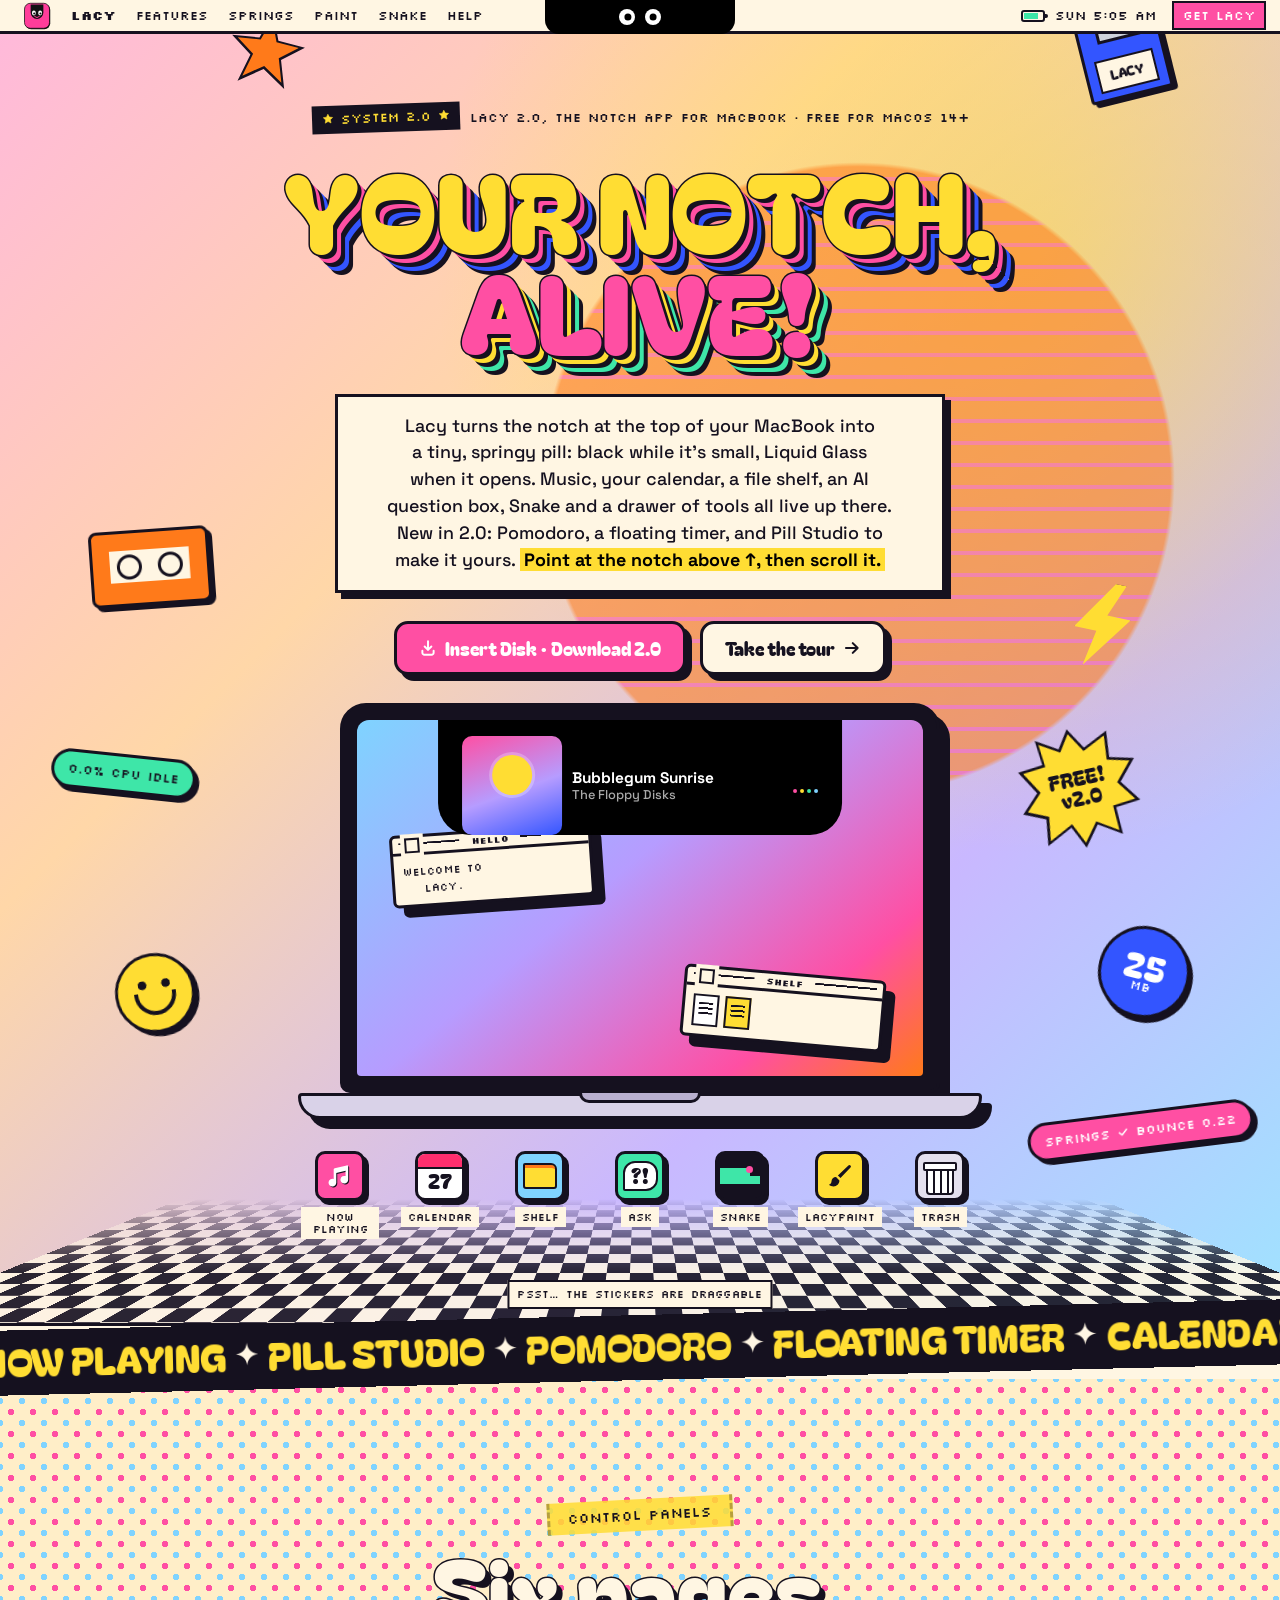
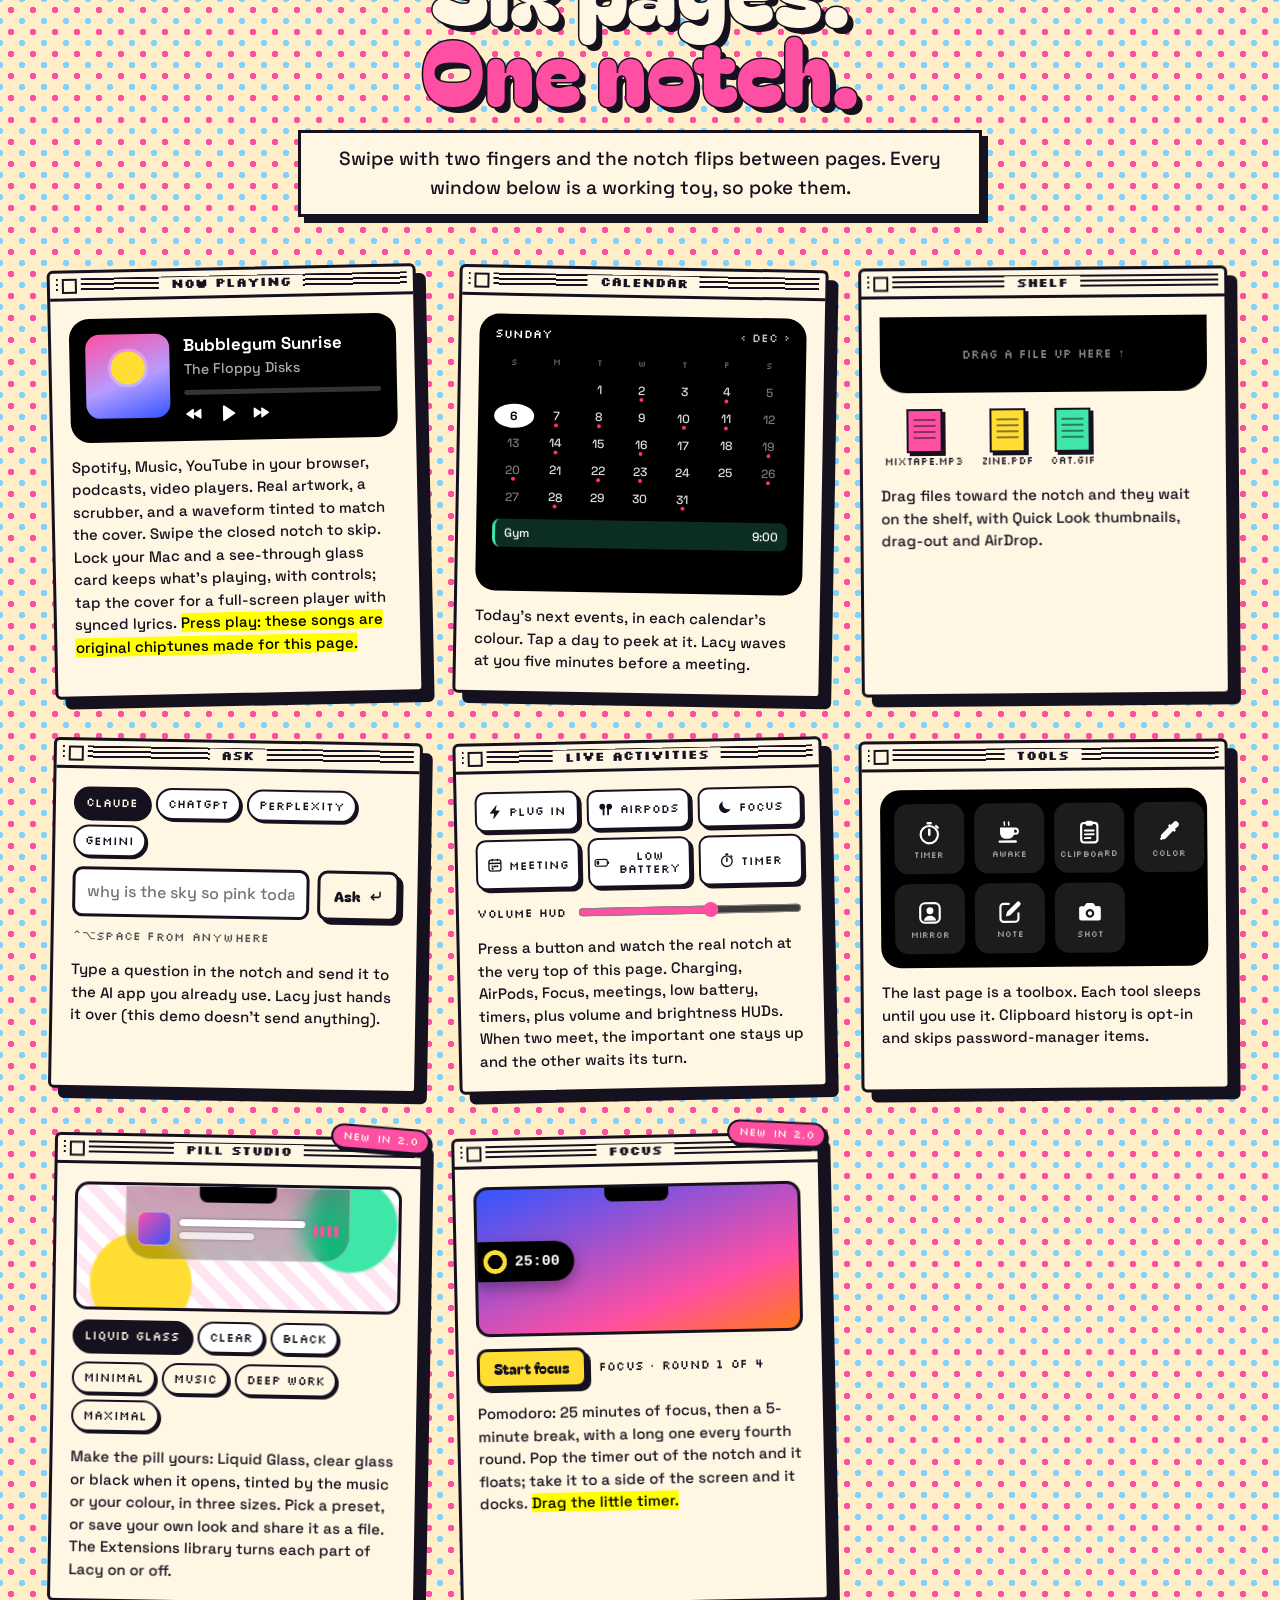
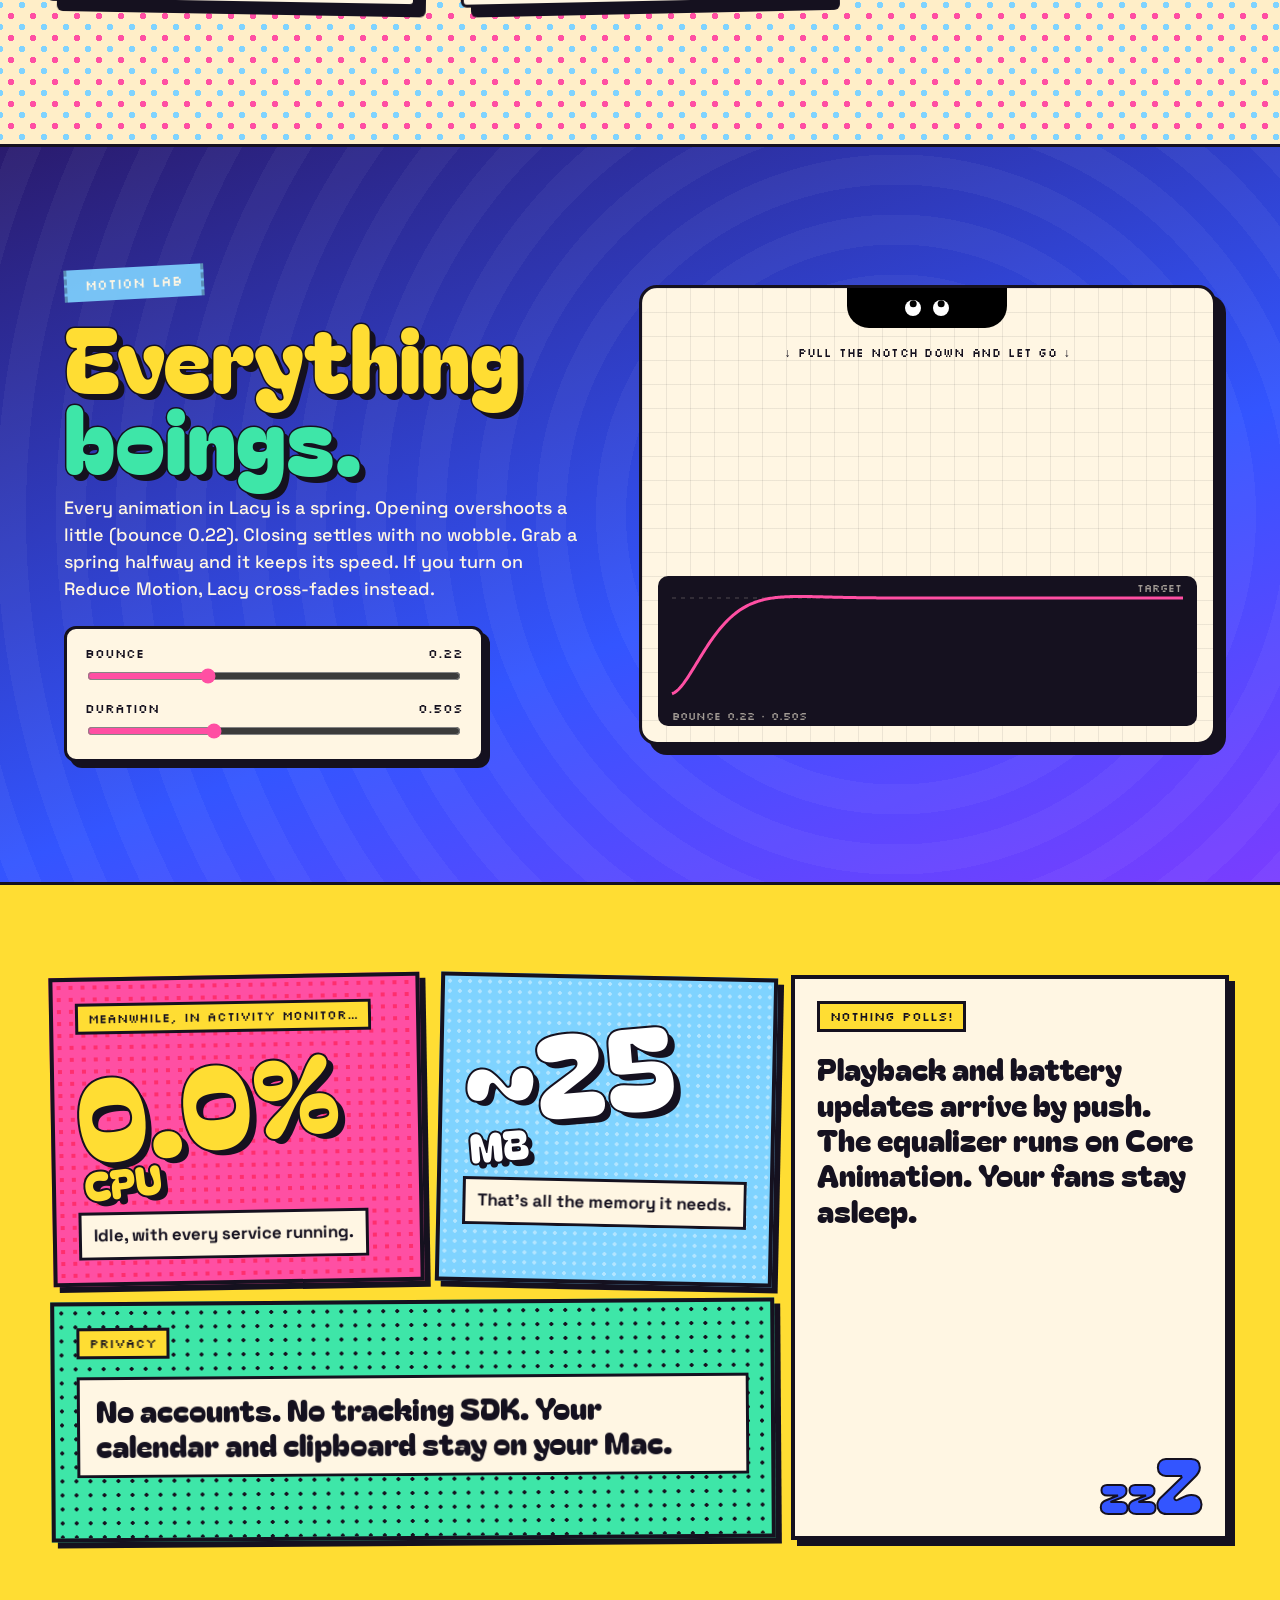
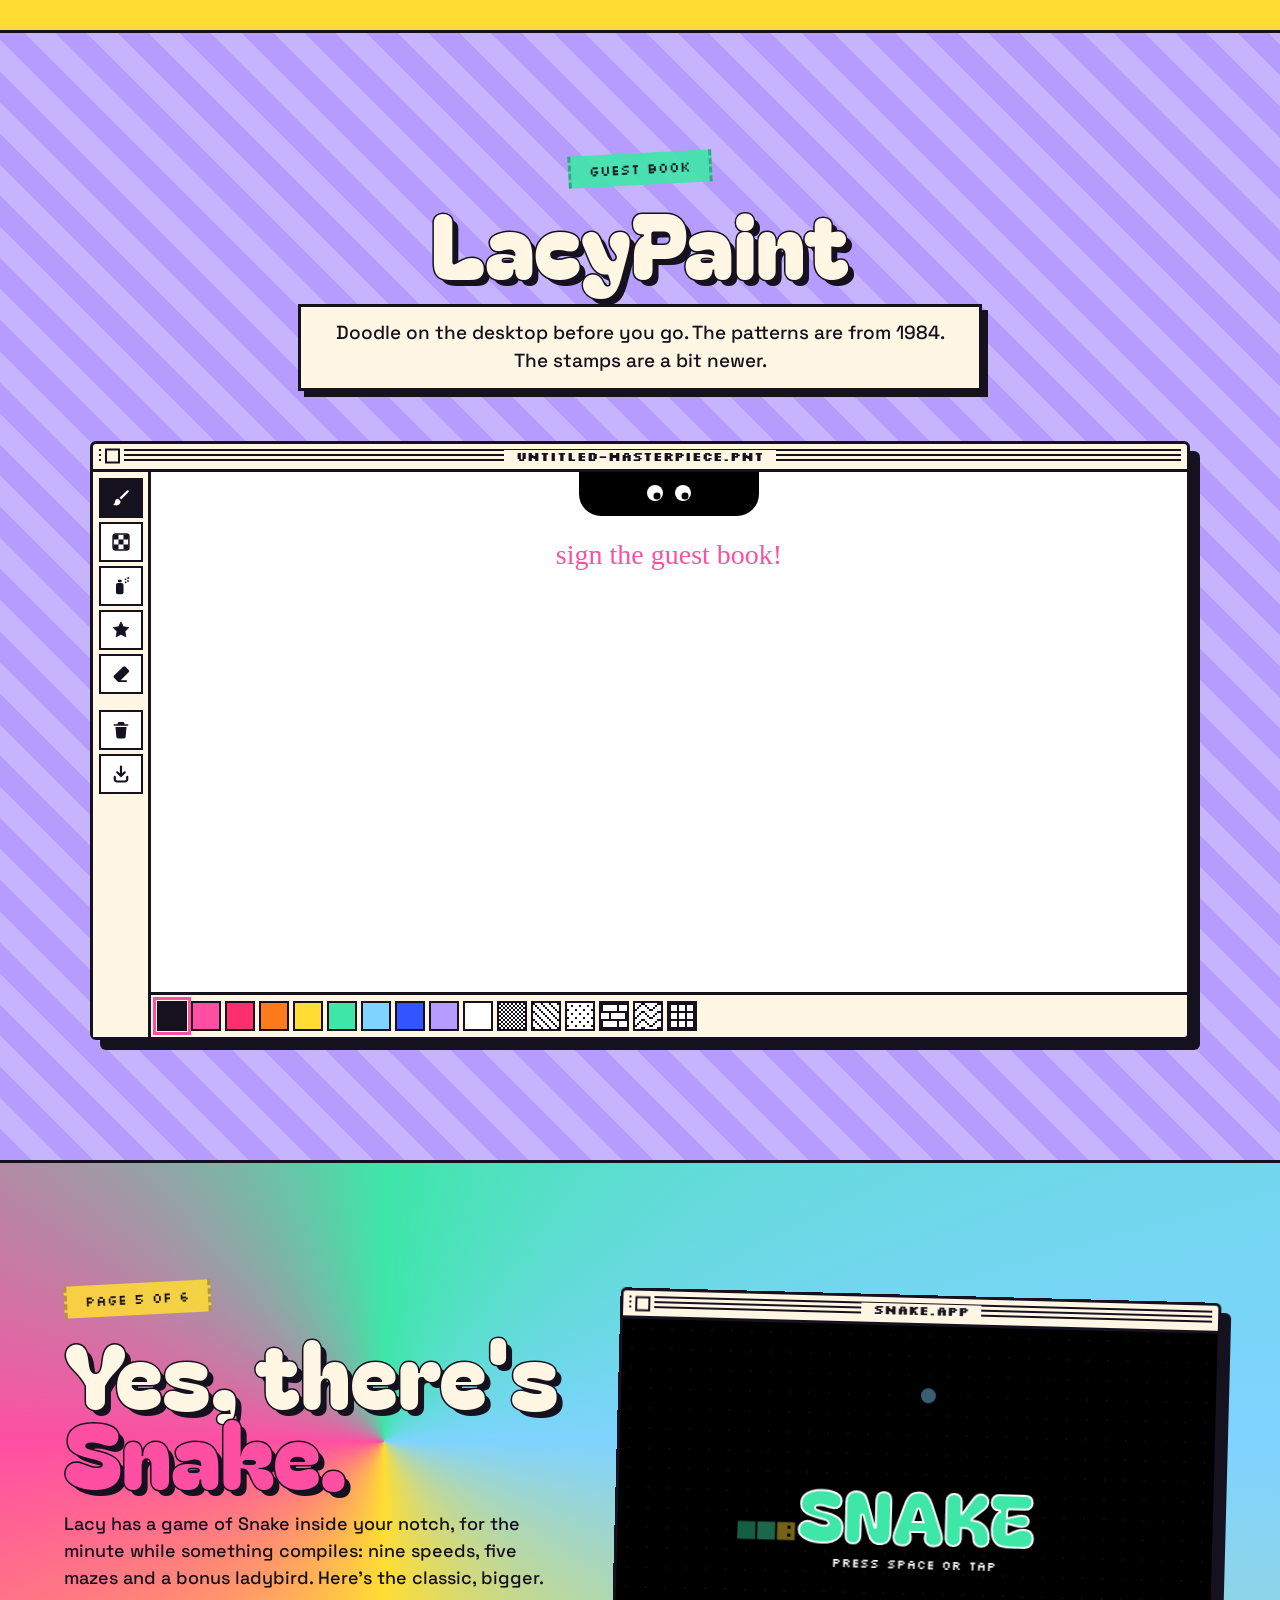
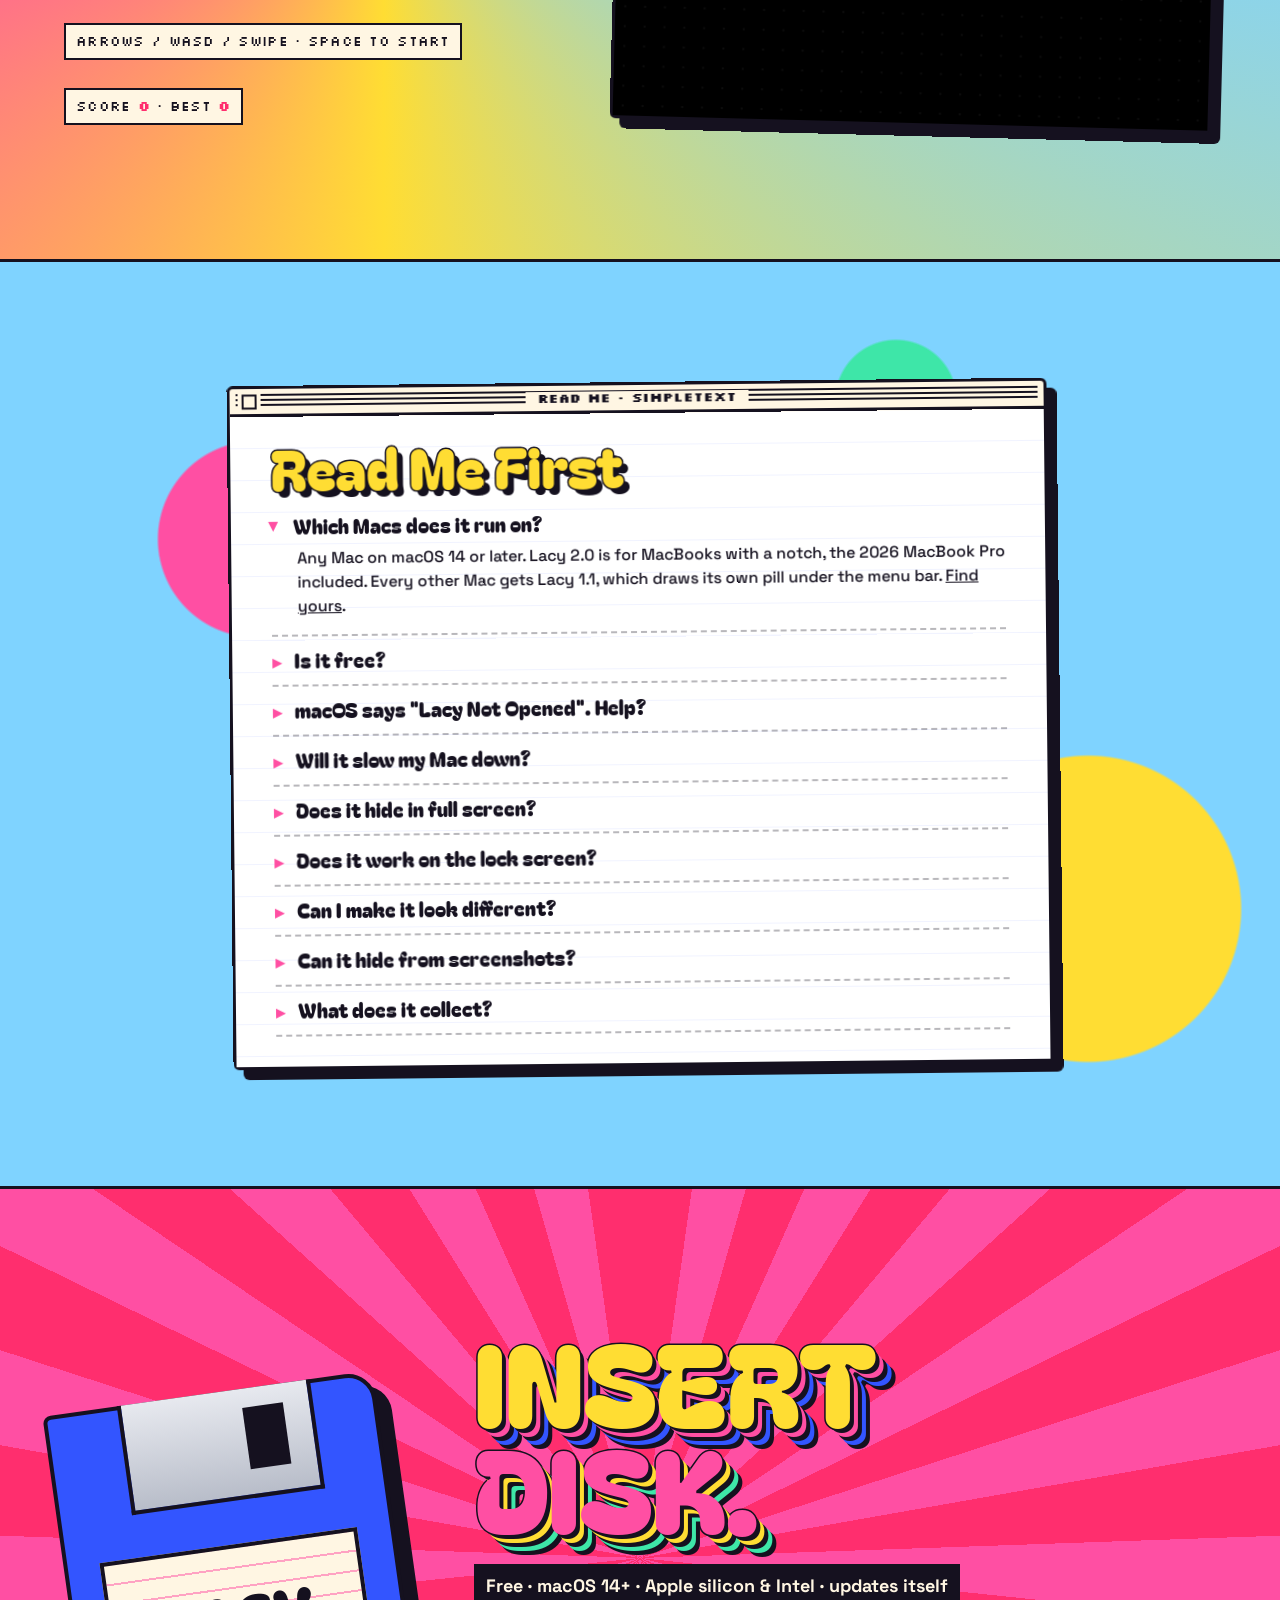
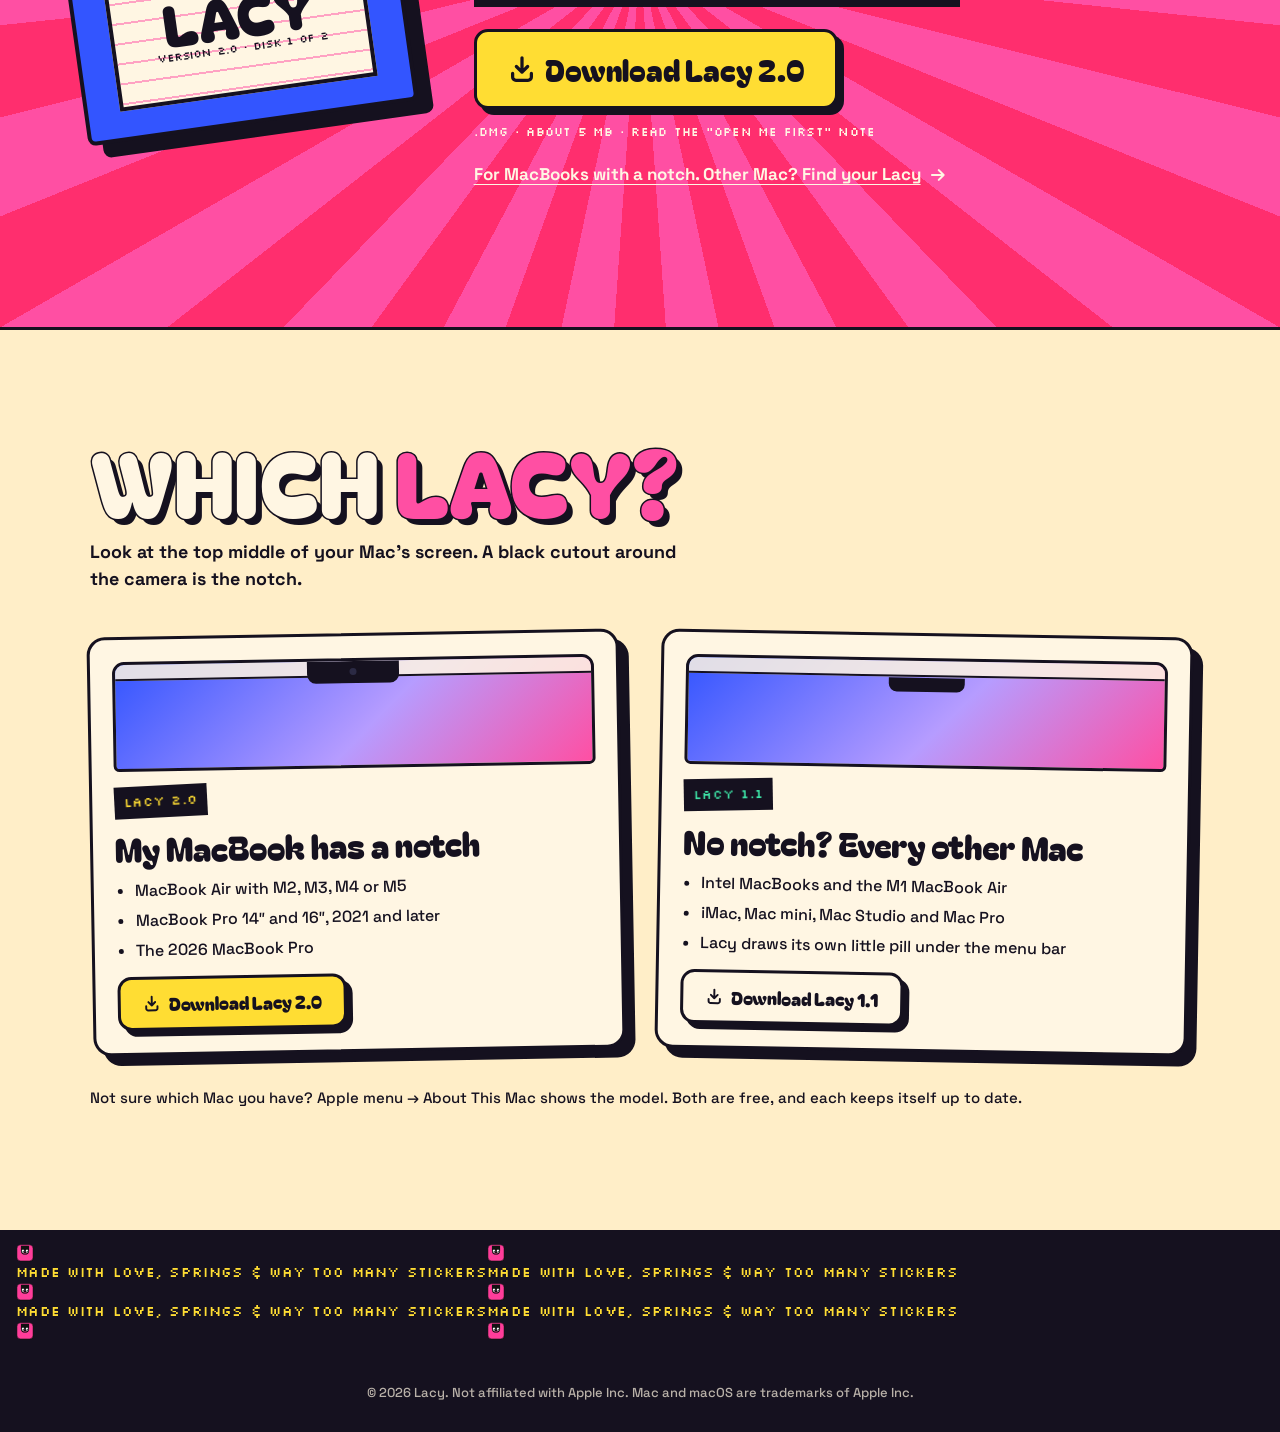
==== commit 99859f75: "Deploy site from lacy@23baa34" ====
--- a/index.html
+++ b/index.html
@@ -10,7 +10,7 @@
 <meta property="og:type" content="website">
 <meta property="og:site_name" content="Lacy">
 <meta property="og:title" content="Lacy: a free notch app for Mac">
-<meta property="og:description" content="Music, calendar, a file shelf, Ask, Snake and tools, all living in your Mac's notch, plus a full-screen player with synced lyrics on the lock screen. Free for macOS 14+.">
+<meta property="og:description" content="A Liquid Glass pill in your MacBook's notch: music, calendar, a file shelf, Ask, Pomodoro, Snake and tools, made yours in Pill Studio. Free for macOS 14+.">
 <meta property="og:url" content="https://kirann-05.github.io/getlacy/">
 <meta property="og:image" content="https://kirann-05.github.io/getlacy/og.jpg">
 <meta property="og:image:width" content="1200">
@@ -18,8 +18,8 @@
 <meta name="twitter:card" content="summary_large_image">
 <meta name="twitter:image" content="https://kirann-05.github.io/getlacy/og.jpg">
 <title>Lacy: a free notch app for Mac · Your notch, alive</title>
-<meta name="description" content="Lacy is a free notch app for Mac. It turns your MacBook notch into a springy little stage for music, your calendar, a file shelf, AI questions, Snake and tools, with a full-screen player and synced lyrics on the lock screen. Free for macOS 14+.">
-<script type="application/ld+json">{"@context": "https://schema.org", "@type": "SoftwareApplication", "name": "Lacy", "alternateName": "Lacy notch app", "applicationCategory": "UtilitiesApplication", "operatingSystem": "macOS 14 or later", "description": "Lacy is a free notch app for Mac. It turns the MacBook notch into a live space for now playing music, your calendar, a file shelf, quick AI questions, Snake and handy tools, plus a full-screen player with synced lyrics on the lock screen.", "url": "https://kirann-05.github.io/getlacy/", "image": "https://kirann-05.github.io/getlacy/og.jpg", "downloadUrl": "https://github.com/kirann-05/lacy-releases/releases/latest/download/Lacy.dmg", "softwareVersion": "1.1", "offers": {"@type": "Offer", "price": "0", "priceCurrency": "USD"}}</script>
+<meta name="description" content="Lacy is a free notch app for MacBook. It turns the notch into a springy Liquid Glass pill for music, your calendar, a file shelf, AI questions, Pomodoro, Snake and tools, with Pill Studio to make it yours. Free for macOS 14+.">
+<script type="application/ld+json">{"@context": "https://schema.org", "@type": "SoftwareApplication", "name": "Lacy", "alternateName": "Lacy notch app", "applicationCategory": "UtilitiesApplication", "operatingSystem": "macOS 14 or later", "description": "Lacy is a free notch app for MacBook. It turns the notch into a Liquid Glass pill for now playing music, your calendar, a file shelf, quick AI questions, Pomodoro, Snake and handy tools, with Pill Studio to make it yours and a full-screen player with synced lyrics on the lock screen.", "url": "https://kirann-05.github.io/getlacy/", "image": "https://kirann-05.github.io/getlacy/og.jpg", "downloadUrl": "https://github.com/kirann-05/lacy-releases/releases/latest/download/Lacy.dmg", "softwareVersion": "2.0", "offers": {"@type": "Offer", "price": "0", "priceCurrency": "USD"}}</script>
 <link rel="preconnect" href="https://fonts.googleapis.com">
 <link rel="preconnect" href="https://fonts.gstatic.com" crossorigin>
 <link href="https://fonts.googleapis.com/css2?family=Bagel+Fat+One&family=Silkscreen:wght@400;700&family=VT323&family=Permanent+Marker&family=Space+Grotesk:wght@400;600;700&display=swap" rel="stylesheet">
@@ -142,14 +142,14 @@
   <div class="hero__sun" aria-hidden="true"></div>
 
   <div class="hero__copy">
-    <p class="kicker"><span><svg class="i" aria-hidden="true"><use href="#i-star"/></svg> System 1.1 <svg class="i" aria-hidden="true"><use href="#i-star"/></svg></span> Lacy 1.1, the notch app for Mac · free for macOS 14+</p>
+    <p class="kicker"><span><svg class="i" aria-hidden="true"><use href="#i-star"/></svg> System 2.0 <svg class="i" aria-hidden="true"><use href="#i-star"/></svg></span> Lacy 2.0, the notch app for MacBook · free for macOS 14+</p>
     <h1 id="heroTitle" class="mega">
       <span class="mega__line" data-split>YOUR NOTCH,</span>
       <span class="mega__line mega__line--b" data-split>ALIVE!</span>
     </h1>
-    <p class="hero__lede">Lacy turns the black rectangle at the top of your Mac into a tiny, springy stage. Music, your calendar, a file shelf, an AI question box, Snake and a drawer of tools all live up there. New in 1.1: a full-screen player with synced lyrics on your lock screen. <mark>Point at the notch above ↑, then scroll it.</mark></p>
+    <p class="hero__lede">Lacy turns the notch at the top of your MacBook into a tiny, springy pill: black while it's small, Liquid Glass when it opens. Music, your calendar, a file shelf, an AI question box, Snake and a drawer of tools all live up there. New in 2.0: Pomodoro, a floating timer, and Pill Studio to make it yours. <mark>Point at the notch above ↑, then scroll it.</mark></p>
     <div class="hero__ctas">
-      <a href="#download" class="btn btn--pink"><svg class="i" aria-hidden="true"><use href="#i-download"/></svg> Insert Disk · Download 1.1</a>
+      <a href="#download" class="btn btn--pink"><svg class="i" aria-hidden="true"><use href="#i-download"/></svg> Insert Disk · Download 2.0</a>
       <a href="#features" class="btn btn--paper">Take the tour <svg class="i" aria-hidden="true"><use href="#i-arrow-right"/></svg></a>
     </div>
   </div>
@@ -186,15 +186,15 @@
 
   <!-- draggable stickers -->
   <div class="stickers" aria-hidden="true">
-    <div class="sticker burst burst--yellow" style="--x:44%;--y:58%;--r:-12deg">FREE!<br>v1.1</div>
+    <div class="sticker burst burst--yellow" style="--x:44%;--y:58%;--r:-12deg">FREE!<br>v2.0</div>
     <div class="sticker pill pill--mint" style="--x:44%;--y:84%;--r:6deg">0.0% CPU idle</div>
-    <div class="sticker circle circle--blue" style="--x:78%;--y:80%;--r:14deg">31<small>MB</small></div>
+    <div class="sticker circle circle--blue" style="--x:78%;--y:80%;--r:14deg">25<small>MB</small></div>
     <div class="sticker star" style="--x:30%;--y:3%;--r:10deg"></div>
     <div class="sticker smiley" style="--x:3%;--y:84%;--r:-8deg"></div>
     <div class="sticker floppy" style="--x:70%;--y:2%;--r:-14deg"><span>LACY</span></div>
     <div class="sticker cassette" style="--x:24%;--y:88%;--r:-4deg"></div>
     <div class="sticker bolt" style="--x:84%;--y:44%;--r:12deg"></div>
-    <div class="sticker pill pill--pink" style="--x:60%;--y:92%;--r:-7deg">springs <svg class="i" aria-hidden="true"><use href="#i-check"/></svg> bounce 0.26</div>
+    <div class="sticker pill pill--pink" style="--x:60%;--y:92%;--r:-7deg">springs <svg class="i" aria-hidden="true"><use href="#i-check"/></svg> bounce 0.22</div>
   </div>
   <p class="hero__drag pixel" aria-hidden="true">psst… the stickers are draggable</p>
 </section>
@@ -202,8 +202,8 @@
 <!-- ============ MARQUEE ============ -->
 <div class="marquee" aria-hidden="true">
   <div class="marquee__track">
-    <span>NOW PLAYING <svg class="i" aria-hidden="true"><use href="#i-sparkle"/></svg> CALENDAR <svg class="i" aria-hidden="true"><use href="#i-sparkle"/></svg> SHELF <svg class="i" aria-hidden="true"><use href="#i-sparkle"/></svg> ASK <svg class="i" aria-hidden="true"><use href="#i-sparkle"/></svg> SNAKE <svg class="i" aria-hidden="true"><use href="#i-sparkle"/></svg> TOOLS <svg class="i" aria-hidden="true"><use href="#i-sparkle"/></svg> HUDS <svg class="i" aria-hidden="true"><use href="#i-sparkle"/></svg> LIVE ACTIVITIES <svg class="i" aria-hidden="true"><use href="#i-sparkle"/></svg> LOCK SCREEN <svg class="i" aria-hidden="true"><use href="#i-sparkle"/></svg> ZERO POLLING <svg class="i" aria-hidden="true"><use href="#i-sparkle"/></svg>&nbsp;</span>
-    <span>NOW PLAYING <svg class="i" aria-hidden="true"><use href="#i-sparkle"/></svg> CALENDAR <svg class="i" aria-hidden="true"><use href="#i-sparkle"/></svg> SHELF <svg class="i" aria-hidden="true"><use href="#i-sparkle"/></svg> ASK <svg class="i" aria-hidden="true"><use href="#i-sparkle"/></svg> SNAKE <svg class="i" aria-hidden="true"><use href="#i-sparkle"/></svg> TOOLS <svg class="i" aria-hidden="true"><use href="#i-sparkle"/></svg> HUDS <svg class="i" aria-hidden="true"><use href="#i-sparkle"/></svg> LIVE ACTIVITIES <svg class="i" aria-hidden="true"><use href="#i-sparkle"/></svg> LOCK SCREEN <svg class="i" aria-hidden="true"><use href="#i-sparkle"/></svg> ZERO POLLING <svg class="i" aria-hidden="true"><use href="#i-sparkle"/></svg>&nbsp;</span>
+    <span>NOW PLAYING <svg class="i" aria-hidden="true"><use href="#i-sparkle"/></svg> PILL STUDIO <svg class="i" aria-hidden="true"><use href="#i-sparkle"/></svg> POMODORO <svg class="i" aria-hidden="true"><use href="#i-sparkle"/></svg> FLOATING TIMER <svg class="i" aria-hidden="true"><use href="#i-sparkle"/></svg> CALENDAR <svg class="i" aria-hidden="true"><use href="#i-sparkle"/></svg> SHELF <svg class="i" aria-hidden="true"><use href="#i-sparkle"/></svg> ASK <svg class="i" aria-hidden="true"><use href="#i-sparkle"/></svg> SNAKE <svg class="i" aria-hidden="true"><use href="#i-sparkle"/></svg> TOOLS <svg class="i" aria-hidden="true"><use href="#i-sparkle"/></svg> HUDS <svg class="i" aria-hidden="true"><use href="#i-sparkle"/></svg> LIVE ACTIVITIES <svg class="i" aria-hidden="true"><use href="#i-sparkle"/></svg> LOCK SCREEN <svg class="i" aria-hidden="true"><use href="#i-sparkle"/></svg> ZERO POLLING <svg class="i" aria-hidden="true"><use href="#i-sparkle"/></svg>&nbsp;</span>
+    <span>NOW PLAYING <svg class="i" aria-hidden="true"><use href="#i-sparkle"/></svg> PILL STUDIO <svg class="i" aria-hidden="true"><use href="#i-sparkle"/></svg> POMODORO <svg class="i" aria-hidden="true"><use href="#i-sparkle"/></svg> FLOATING TIMER <svg class="i" aria-hidden="true"><use href="#i-sparkle"/></svg> CALENDAR <svg class="i" aria-hidden="true"><use href="#i-sparkle"/></svg> SHELF <svg class="i" aria-hidden="true"><use href="#i-sparkle"/></svg> ASK <svg class="i" aria-hidden="true"><use href="#i-sparkle"/></svg> SNAKE <svg class="i" aria-hidden="true"><use href="#i-sparkle"/></svg> TOOLS <svg class="i" aria-hidden="true"><use href="#i-sparkle"/></svg> HUDS <svg class="i" aria-hidden="true"><use href="#i-sparkle"/></svg> LIVE ACTIVITIES <svg class="i" aria-hidden="true"><use href="#i-sparkle"/></svg> LOCK SCREEN <svg class="i" aria-hidden="true"><use href="#i-sparkle"/></svg> ZERO POLLING <svg class="i" aria-hidden="true"><use href="#i-sparkle"/></svg>&nbsp;</span>
   </div>
 </div>
 
@@ -218,7 +218,7 @@
   <div class="grid">
     <!-- Player -->
     <article class="win win--tilt1" id="f-player">
-      <div class="win__bar"><span class="win__close"></span><span class="win__title">Now Playing</span><span class="win__new pixel">NEW: lyrics</span></div>
+      <div class="win__bar"><span class="win__close"></span><span class="win__title">Now Playing</span></div>
       <div class="win__body">
         <div class="demo-player">
           <div class="dp__art" id="dpArt"><span></span></div>
@@ -227,7 +227,7 @@
             <div class="dp__ctrls"><button data-np="prev" aria-label="Previous"><svg class="i" aria-hidden="true"><use href="#i-backward"/></svg></button><button data-np="play" aria-label="Play or pause" class="big"><svg class="i" aria-hidden="true"><use href="#i-pause"/></svg></button><button data-np="next" aria-label="Next"><svg class="i" aria-hidden="true"><use href="#i-forward"/></svg></button></div>
           </div>
         </div>
-        <p>Spotify, Music, YouTube in your browser, podcasts, video players. Real artwork, a scrubber, and a waveform tinted to match the cover. Swipe the closed notch to skip. Lock your Mac and a see-through glass card keeps what's playing, with controls. New in 1.1: tap the cover for a full-screen player with a sharp cover and synced lyrics. <mark>Press play: these songs are original chiptunes made for this page.</mark></p>
+        <p>Spotify, Music, YouTube in your browser, podcasts, video players. Real artwork, a scrubber, and a waveform tinted to match the cover. Swipe the closed notch to skip. Lock your Mac and a see-through glass card keeps what's playing, with controls; tap the cover for a full-screen player with synced lyrics. <mark>Press play: these songs are original chiptunes made for this page.</mark></p>
       </div>
     </article>
 
@@ -288,7 +288,7 @@
           <button class="live__b" data-live="timer"><svg class="i" aria-hidden="true"><use href="#i-timer"/></svg> Timer</button>
         </div>
         <label class="hud">Volume HUD <input type="range" min="0" max="100" value="60" id="vol"></label>
-        <p>Press a button and watch the real notch at the very top of this page. Charging, AirPods, Focus, meetings, low battery, timers, plus volume and brightness HUDs.</p>
+        <p>Press a button and watch the real notch at the very top of this page. Charging, AirPods, Focus, meetings, low battery, timers, plus volume and brightness HUDs. When two meet, the important one stays up and the other waits its turn.</p>
       </div>
     </article>
 
@@ -308,6 +308,51 @@
         <p>The last page is a toolbox. Each tool sleeps until you use it. Clipboard history is opt-in and skips password-manager items.</p>
       </div>
     </article>
+
+    <!-- Pill Studio -->
+    <article class="win win--tilt2" id="f-studio">
+      <div class="win__bar"><span class="win__close"></span><span class="win__title">Pill Studio</span></div>
+      <span class="win__new pixel">NEW in 2.0</span>
+      <div class="win__body">
+        <div class="studio" id="studio" data-mat="glass" data-size="1">
+          <div class="studio__screen" aria-hidden="true">
+            <div class="studio__pill"><span class="studio__art"></span><span class="studio__lines"><i></i><i></i></span><span class="studio__wave"><i></i><i></i><i></i><i></i></span></div>
+          </div>
+          <div class="studio__row" role="group" aria-label="What the open pill is made of">
+            <button type="button" class="chip is-on" data-mat="glass" aria-pressed="true">Liquid Glass</button>
+            <button type="button" class="chip" data-mat="clear" aria-pressed="false">Clear</button>
+            <button type="button" class="chip" data-mat="black" aria-pressed="false">Black</button>
+          </div>
+          <div class="studio__row" role="group" aria-label="Presets">
+            <button type="button" class="chip chip--preset" data-preset="minimal">Minimal</button>
+            <button type="button" class="chip chip--preset" data-preset="music">Music</button>
+            <button type="button" class="chip chip--preset" data-preset="deep">Deep Work</button>
+            <button type="button" class="chip chip--preset" data-preset="max">Maximal</button>
+          </div>
+        </div>
+        <p>Make the pill yours: Liquid Glass, clear glass or black when it opens, tinted by the music or your colour, in three sizes. Pick a preset, or save your own look and share it as a file. The Extensions library turns each part of Lacy on or off.</p>
+      </div>
+    </article>
+
+    <!-- Pomodoro + floating timer -->
+    <article class="win win--tilt1" id="f-focus">
+      <div class="win__bar"><span class="win__close"></span><span class="win__title">Focus</span></div>
+      <span class="win__new pixel">NEW in 2.0</span>
+      <div class="win__body">
+        <div class="focus" id="focus">
+          <div class="focus__desk" id="focusDesk">
+            <div class="focus__float" id="focusFloat" tabindex="0" role="button" aria-label="Floating timer. Drag it, or use the arrow keys; take it to a side to dock it.">
+              <span class="focus__ring" id="focusRing"></span><b id="focusTime">25:00</b>
+            </div>
+          </div>
+          <div class="focus__row">
+            <button type="button" class="btn btn--small btn--yellow" id="focusGo">Start focus</button>
+            <span class="focus__phase pixel" id="focusPhase" aria-live="polite">focus · round 1 of 4</span>
+          </div>
+        </div>
+        <p>Pomodoro: 25 minutes of focus, then a 5-minute break, with a long one every fourth round. Pop the timer out of the notch and it floats; take it to a side of the screen and it docks. <mark>Drag the little timer.</mark></p>
+      </div>
+    </article>
   </div>
 </section>
 
@@ -316,10 +361,10 @@
   <div class="springs__copy">
     <span class="tape tape--blue">Motion Lab</span>
     <h2 id="springTitle" class="title title--light">Everything<br><em>boings.</em></h2>
-    <p>Every animation in Lacy is a spring. Opening overshoots a little (bounce 0.26). Closing settles with no wobble. Grab a spring halfway and it keeps its speed. If you turn on Reduce Motion, Lacy cross-fades instead.</p>
+    <p>Every animation in Lacy is a spring. Opening overshoots a little (bounce 0.22). Closing settles with no wobble. Grab a spring halfway and it keeps its speed. If you turn on Reduce Motion, Lacy cross-fades instead.</p>
     <div class="knobs">
-      <label>bounce <output id="bOut">0.26</output><input type="range" id="bounce" min="0" max="0.7" step="0.01" value="0.26"></label>
-      <label>duration <output id="dOut">0.45s</output><input type="range" id="dur" min="0.15" max="1.2" step="0.01" value="0.45"></label>
+      <label>bounce <output id="bOut">0.22</output><input type="range" id="bounce" min="0" max="0.7" step="0.01" value="0.22"></label>
+      <label>duration <output id="dOut">0.50s</output><input type="range" id="dur" min="0.15" max="1.2" step="0.01" value="0.5"></label>
     </div>
   </div>
   <div class="springs__lab">
@@ -340,7 +385,7 @@
     <p>Idle, with every service running.</p>
   </div>
   <div class="panel panel--b">
-    <div class="pow pow--blue">~31<small>MB</small></div>
+    <div class="pow pow--blue">~25<small>MB</small></div>
     <p>That's all the memory it needs.</p>
   </div>
   <div class="panel panel--c">
@@ -385,7 +430,7 @@
   <div class="snake__copy">
     <span class="tape">Page 5 of 6</span>
     <h2 id="snakeTitle" class="title">Yes, there's<br><em>Snake.</em></h2>
-    <p>Lacy has a game of Snake inside your notch, for the minute while something compiles. Here's the same game, bigger.</p>
+    <p>Lacy has a game of Snake inside your notch, for the minute while something compiles: nine speeds, five mazes and a bonus ladybird. Here's the classic, bigger.</p>
     <p class="pixel">arrows / WASD / swipe · space to start</p>
     <p class="snake__score pixel">score <b id="score">0</b> · best <b id="best">0</b></p>
   </div>
@@ -407,12 +452,13 @@
     <div class="win__bar"><span class="win__close"></span><span class="win__title">Read Me · SimpleText</span></div>
     <div class="win__body">
       <h2 id="faqTitle" class="title title--small">Read Me First</h2>
-      <details open><summary>Which Macs does it run on?</summary><p>macOS 14 or later, on both Apple silicon and Intel. If your Mac has no notch, Lacy draws one for you.</p></details>
+      <details open><summary>Which Macs does it run on?</summary><p>Any Mac on macOS 14 or later. Lacy 2.0 is for MacBooks with a notch, the 2026 MacBook Pro included. Every other Mac gets Lacy 1.1, which draws its own pill under the menu bar. <a href="#which-lacy">Find yours</a>.</p></details>
       <details><summary>Is it free?</summary><p>Yes, Lacy is free. No account needed.</p></details>
       <details><summary>macOS says "Lacy Not Opened". Help?</summary><p>Lacy isn't notarized by Apple yet. Right-click Lacy in Applications, choose <b>Open</b>, then <b>Open</b> again. The disk image has an "Open Me First" note that walks you through it.</p></details>
-      <details><summary>Will it slow my Mac down?</summary><p>It idles at 0.0% CPU and about 31 MB of memory. Nothing polls.</p></details>
+      <details><summary>Will it slow my Mac down?</summary><p>It idles at 0.0% CPU and about 25 MB of memory. Nothing polls.</p></details>
       <details><summary>Does it hide in full screen?</summary><p>Over full-screen apps the notch turns invisible and lets clicks through until you point right at it. It also steps aside while you're in the app that's playing.</p></details>
-      <details><summary>Does it work on the lock screen?</summary><p>Yes. While your Mac is locked, a see-through glass card shows what's playing, with play, pause and skip. New in 1.1: tap the cover for a full-screen player with synced lyrics. Space plays and pauses, the arrow keys skip. Prefer frosted? Pick Match System in Settings.</p></details>
+      <details><summary>Does it work on the lock screen?</summary><p>Yes. While your Mac is locked, a see-through glass card shows what's playing, with play, pause and skip. Tap the cover for a full-screen player with synced lyrics. Space plays and pauses, the arrow keys skip. Prefer frosted? Pick Match System in Settings.</p></details>
+      <details><summary>Can I make it look different?</summary><p>Yes. Pill Studio sets what the open pill is made of (Liquid Glass, clear glass or black), its tint and size, and what sits beside the notch. Start from a preset (Minimal, Music, Deep Work, Maximal), or save your own look and share it as a file. The Extensions library turns each feature on or off.</p></details>
       <details><summary>Can it hide from screenshots?</summary><p>Yes. It's optional, and the setting also covers screen sharing.</p></details>
       <details><summary>What does it collect?</summary><p>Nothing. There's no account and no analytics. When you open the full-screen lock screen player, Lacy looks up a sharper cover (from Apple's music catalogue, or YouTube for videos) using the song's title and artist. If you turn on lyrics, it looks them up on LRCLIB the same way. Updates come from a public GitHub repository.</p></details>
     </div>
@@ -424,14 +470,47 @@
   <div class="download__rays" aria-hidden="true"></div>
   <div class="disk" aria-hidden="true">
     <div class="disk__shutter"><span></span></div>
-    <div class="disk__label"><b>LACY</b><small>version 1.1 · disk 1 of 1</small></div>
+    <div class="disk__label"><b>LACY</b><small>version 2.0 · disk 1 of 2</small></div>
   </div>
   <div class="download__copy">
     <h2 id="dlTitle" class="mega mega--dl"><span class="mega__line">INSERT</span><span class="mega__line mega__line--b">DISK.</span></h2>
     <p>Free · macOS 14+ · Apple silicon &amp; Intel · updates itself</p>
-    <a class="btn btn--yellow btn--huge" id="dlBtn" href="https://github.com/kirann-05/lacy-releases/releases/latest/download/Lacy.dmg" download><svg class="i" aria-hidden="true"><use href="#i-download"/></svg> Download Lacy 1.1</a>
+    <a class="btn btn--yellow btn--huge" id="dlBtn" href="https://github.com/kirann-05/lacy-releases/releases/latest/download/Lacy.dmg" download><svg class="i" aria-hidden="true"><use href="#i-download"/></svg> Download Lacy 2.0</a>
     <p class="pixel download__fine">.dmg · about 5 MB · read the "Open Me First" note</p>
-  </div>
+    <a class="download__which" href="#which-lacy">For MacBooks with a notch. Other Mac? Find your Lacy <svg class="i" aria-hidden="true"><use href="#i-arrow-right"/></svg></a>
+  </div>
+</section>
+
+<section class="which" id="which-lacy" aria-labelledby="whichTitle">
+  <div class="which__head">
+    <h2 id="whichTitle" class="title">WHICH <em>LACY?</em></h2>
+    <p class="which__lede">Look at the top middle of your Mac's screen. A black cutout around the camera is the notch.</p>
+  </div>
+  <div class="which__cards">
+    <article class="wcard wcard--notch" aria-labelledby="w2Title">
+      <div class="wscreen" aria-hidden="true"><span class="wscreen__bar"></span><span class="wscreen__notch"></span></div>
+      <p class="wcard__chip pixel">Lacy 2.0</p>
+      <h3 id="w2Title">My MacBook has a notch</h3>
+      <ul class="wcard__list">
+        <li>MacBook Air with M2, M3, M4 or M5</li>
+        <li>MacBook Pro 14&Prime; and 16&Prime;, 2021 and later</li>
+        <li>The 2026 MacBook Pro</li>
+      </ul>
+      <a class="btn btn--yellow" href="https://github.com/kirann-05/lacy-releases/releases/latest/download/Lacy.dmg" download><svg class="i" aria-hidden="true"><use href="#i-download"/></svg> Download Lacy 2.0</a>
+    </article>
+    <article class="wcard wcard--plain" aria-labelledby="w1Title">
+      <div class="wscreen" aria-hidden="true"><span class="wscreen__bar"></span><span class="wscreen__pill"></span></div>
+      <p class="wcard__chip pixel">Lacy 1.1</p>
+      <h3 id="w1Title">No notch? Every other Mac</h3>
+      <ul class="wcard__list">
+        <li>Intel MacBooks and the M1 MacBook Air</li>
+        <li>iMac, Mac mini, Mac Studio and Mac Pro</li>
+        <li>Lacy draws its own little pill under the menu bar</li>
+      </ul>
+      <a class="btn" href="https://github.com/kirann-05/lacy-releases/releases/download/v1.1.1-5/Lacy.dmg" download><svg class="i" aria-hidden="true"><use href="#i-download"/></svg> Download Lacy 1.1</a>
+    </article>
+  </div>
+  <p class="which__fine">Not sure which Mac you have? Apple menu &rarr; About This Mac shows the model. Both are free, and each keeps itself up to date.</p>
 </section>
 </main>
 
--- a/styles.css
+++ b/styles.css
@@ -581,6 +581,34 @@
 .download__copy > p { font-size: 18px; font-weight: 700; background: var(--ink); display: inline-block; padding: 8px 12px; margin: 30px 0 22px; }
 .download__copy .btn { display: flex; width: max-content; max-width: 100%; }
 .download__fine { font-size: 12px !important; background: none !important; padding: 0 !important; margin: 14px 0 0 !important; font-weight: 400 !important; }
+.download__which { display: inline-flex; align-items: center; gap: 8px; margin-top: 18px; color: var(--paper); font-weight: 700; text-decoration: underline; text-underline-offset: 4px; }
+.download__which .i { width: 18px; height: 18px; }
+.download__which:hover { color: var(--yellow); }
+
+/* Which Lacy: Lacy 2.0 for notch MacBooks, Lacy 1.1 for every other Mac. */
+.which { padding: 110px clamp(16px, 5vw, 80px) 120px; background: var(--cream); border-top: var(--stroke); }
+.which__head { max-width: 1100px; margin: 0 auto 40px; }
+.which__lede { font-size: clamp(16px, 1.4vw, 19px); font-weight: 700; max-width: 34em; margin: 18px 0 0; }
+.which__cards { max-width: 1100px; margin: 0 auto; display: grid; grid-template-columns: repeat(2, minmax(0, 1fr)); gap: clamp(20px, 3vw, 36px); }
+.wcard { background: var(--paper); border: var(--stroke); border-radius: 18px; box-shadow: var(--shadow-lg); padding: 22px; display: flex; flex-direction: column; gap: 14px; min-width: 0; }
+.wcard--notch { transform: rotate(-1deg); }
+.wcard--plain { transform: rotate(1deg); }
+.wcard h3 { font: 400 clamp(24px, 2.6vw, 34px)/1 var(--display); margin: 0; }
+.wcard__chip { align-self: flex-start; margin: 0; font-size: 13px; padding: 6px 10px; background: var(--ink); color: var(--yellow); transform: rotate(-2deg); }
+.wcard--plain .wcard__chip { color: var(--mint); }
+.wcard__list { margin: 0; padding-left: 1.2em; display: grid; gap: 6px; font-size: 16px; }
+.wcard .btn { margin-top: auto; align-self: flex-start; max-width: 100%; }
+/* A little screen: a menu bar, and either the notch or Lacy's own pill. */
+.wscreen { position: relative; height: 110px; border: var(--stroke); border-radius: 12px 12px 6px 6px; background: linear-gradient(135deg, var(--blue), var(--lilac) 55%, var(--pink)); overflow: hidden; }
+.wscreen__bar { position: absolute; inset: 0 0 auto; height: 16px; background: rgba(255,246,227,.85); border-bottom: 2px solid var(--ink); }
+.wscreen__notch { position: absolute; top: 0; left: 50%; width: 92px; height: 22px; transform: translateX(-50%); background: var(--ink); border-radius: 0 0 9px 9px; }
+.wscreen__notch::after { content: ""; position: absolute; left: 50%; top: 7px; width: 7px; height: 7px; transform: translateX(-50%); border-radius: 50%; background: #2b2a44; }
+.wscreen__pill { position: absolute; top: 17px; left: 50%; width: 76px; height: 14px; transform: translateX(-50%); background: var(--ink); border-radius: 0 0 8px 8px; }
+.which__fine { max-width: 1100px; margin: 36px auto 0; font-size: 15px; }
+@media (max-width: 860px) {
+  .which__cards { grid-template-columns: minmax(0, 1fr); }
+  .wcard--notch, .wcard--plain { transform: none; }
+}
 
 /* ---------- Footer + toast ---------- */
 .foot { background: var(--ink); color: var(--paper); text-align: center; padding: 0 16px calc(30px + env(safe-area-inset-bottom)); font-size: 13px; overflow: hidden; }
@@ -730,3 +758,89 @@
   .paint__canvas { height: 70vh; }
   .laptop { max-width: 440px; }
 }
+
+/* ---------- 2.0: Pill Studio window ---------- */
+.studio { --accent: #ff4fa3; display: grid; gap: 10px; }
+.studio__screen { position: relative; height: 128px; border: var(--stroke); border-radius: 14px; overflow: hidden;
+  background: radial-gradient(circle at 20% 80%, #ffdd33 0 18%, transparent 19%), radial-gradient(circle at 85% 30%, #3ee6a8 0 16%, transparent 17%),
+    repeating-linear-gradient(45deg, #fff 0 10px, #ffe4f1 10px 20px); }
+.studio__pill { position: absolute; left: 50%; top: 0; transform: translateX(-50%); display: flex; align-items: center; gap: 8px;
+  width: 70%; height: 74px; padding: 22px 12px 10px; border-radius: 0 0 26px 26px; color: #fff;
+  transition: width .5s cubic-bezier(.3,1.35,.5,1), height .5s cubic-bezier(.3,1.35,.5,1), background .3s, backdrop-filter .3s; }
+.studio__pill::before { content: ""; position: absolute; left: 50%; top: 0; width: 34%; height: 16px; transform: translateX(-50%); background: #000; border-radius: 0 0 8px 8px; }
+.studio[data-size="0"] .studio__pill { width: 58%; height: 64px; }
+.studio[data-size="2"] .studio__pill { width: 84%; height: 92px; }
+.studio[data-mat="glass"] .studio__pill { background: linear-gradient(color-mix(in srgb, var(--accent) 22%, transparent), transparent), rgba(0,0,0,.25);
+  backdrop-filter: blur(12px) saturate(1.6); -webkit-backdrop-filter: blur(12px) saturate(1.6); box-shadow: inset 0 0 0 1px rgba(255,255,255,.45); }
+.studio[data-mat="clear"] .studio__pill { background: rgba(0,0,0,.25); backdrop-filter: blur(2px); -webkit-backdrop-filter: blur(2px); box-shadow: inset 0 0 0 1px rgba(255,255,255,.6); }
+.studio[data-mat="black"] .studio__pill { background: #000; }
+.studio__art { flex: none; width: 34px; height: 34px; border-radius: 8px; background: linear-gradient(135deg, var(--accent), #3355ff); border: 1.5px solid rgba(255,255,255,.5); }
+.studio__lines { flex: 1; display: grid; gap: 6px; }
+.studio__lines i { display: block; height: 7px; border-radius: 4px; background: #fff; text-shadow: none; box-shadow: 0 0 3px rgba(0,0,0,.5); }
+.studio__lines i + i { width: 60%; opacity: .75; }
+.studio__wave { display: flex; align-items: center; gap: 3px; height: 20px; }
+.studio__wave i { width: 4px; height: 60%; border-radius: 2px; background: var(--accent); animation: wave 1s ease-in-out infinite; }
+.studio__wave i:nth-child(2) { animation-delay: -.3s; } .studio__wave i:nth-child(3) { animation-delay: -.6s; } .studio__wave i:nth-child(4) { animation-delay: -.15s; }
+@keyframes wave { 50% { height: 100%; } }
+.studio__row { display: flex; flex-wrap: wrap; gap: 6px; }
+.chip { font: 400 12px/1 var(--pixel); padding: 8px 10px; border: 2px solid var(--ink); border-radius: 999px; background: #fff; box-shadow: 2px 2px 0 var(--ink); cursor: pointer; transition: transform .12s; }
+.chip:hover { background: var(--yellow); }
+.chip:active { transform: translate(2px, 2px); box-shadow: none; }
+.chip.is-on { background: var(--ink); color: var(--paper); }
+.chip--preset { background: var(--paper); }
+
+/* ---------- 2.0: Focus window ---------- */
+.focus { display: grid; gap: 12px; }
+.focus__desk { position: relative; height: 150px; border: var(--stroke); border-radius: 14px; overflow: hidden; touch-action: none;
+  background: linear-gradient(160deg, #3355ff, #ff4fa3 70%, #ff7a1a); }
+.focus__desk::before { content: ""; position: absolute; left: 50%; top: 0; width: 64px; height: 14px; transform: translateX(-50%); background: #000; border-radius: 0 0 8px 8px; }
+.focus__float { --p: 1; --tint: #ffdd33; position: absolute; left: 50%; top: 72px; transform: translate(-50%, -50%);
+  display: flex; align-items: center; gap: 8px; height: 40px; padding: 0 14px 0 8px; border-radius: 999px;
+  background: #000; color: #fff; cursor: grab; user-select: none; -webkit-user-select: none; box-shadow: 0 6px 16px rgba(0,0,0,.35);
+  transition: left .35s cubic-bezier(.3,1.3,.5,1), top .35s cubic-bezier(.3,1.3,.5,1), border-radius .25s, padding .25s; }
+.focus__float.is-drag { cursor: grabbing; transition: none; }
+.focus__float:focus-visible { outline: 3px solid var(--yellow); outline-offset: 3px; }
+.focus__float b { font: 600 15px/1 ui-monospace, "SF Mono", monospace; font-variant-numeric: tabular-nums; }
+.focus__ring { width: 24px; height: 24px; border-radius: 50%; background: conic-gradient(var(--tint) calc(var(--p) * 360deg), rgba(255,255,255,.18) 0);
+  -webkit-mask: radial-gradient(circle, transparent 7px, #000 7.5px); mask: radial-gradient(circle, transparent 7px, #000 7.5px); }
+.focus__float.is-break { --tint: #3ee6a8; }
+.focus__float.is-docked-l { border-radius: 0 999px 999px 0; padding-left: 8px; }
+.focus__float.is-docked-r { border-radius: 999px 0 0 999px; padding-right: 8px; }
+.focus__row { display: flex; align-items: center; gap: 12px; flex-wrap: wrap; }
+.focus__phase { font-size: 12px; }
+@media (prefers-reduced-motion: reduce) { .studio__wave i { animation: none; } .studio__pill, .focus__float { transition: none; } }
+
+/* ---------- Hero: centred and stacked at every width (16 Nov) ----------
+   Same order as the iPad view: kicker, title, intro, buttons, laptop, icon row. */
+.hero {
+  grid-template-columns: minmax(0, 1fr); grid-template-areas: "kick" "title" "lede" "cta" "laptop" "icons";
+  grid-template-rows: none; row-gap: 28px; justify-items: center; text-align: center;
+}
+.icons { grid-row: auto; grid-template-columns: repeat(7, 86px); justify-content: center; margin: 0; align-self: auto; }
+.kicker { justify-content: center; margin: 0; }
+.hero .mega { justify-self: stretch; }
+.hero__lede { margin: 10px auto 0; text-wrap: balance; }
+.hero__ctas { justify-content: center; }
+.laptop { max-width: 600px; }
+@media (min-width: 1101px) {
+  .hero { padding-top: calc(var(--menubar) + 70px); }
+  /* Stickers move to the two sides so none sits on the copy or the icon row. */
+  .sticker:nth-child(4) { left: 18%; top: 1%; }                  /* star: clear of the kicker */
+  .sticker:nth-child(6) { left: auto; right: 9%; top: 1%; }      /* floppy: clear of the kicker */
+  .sticker:nth-child(7) { left: 7%; top: 40%; }                  /* cassette */
+  .sticker:nth-child(2) { left: 4%; top: 57%; }                  /* 0.0% CPU */
+  .sticker:nth-child(5) { left: 9%; top: 72%; }                  /* smiley */
+  .sticker:nth-child(1) { left: auto; right: 11%; top: 55%; }    /* FREE burst */
+  .sticker:nth-child(3) { left: auto; right: 7%; top: 70%; }     /* 25 MB */
+  .sticker:nth-child(9) { left: auto; right: 2%; top: 84%; }     /* springs */
+}
+@media (min-width: 681px) and (max-width: 1100px) {
+  .sticker:nth-child(7) { display: none; }                       /* cassette: no room beside the icon row */
+  .sticker:nth-child(6) { left: 2%; top: 46%; }                  /* floppy: left of the laptop, off the kicker */
+}
+@media (max-width: 680px) {
+  .icons { grid-template-columns: repeat(4, 1fr); }
+  /* The centred title leaves room on both sides: star left of YOUR, floppy right of ALIVE! */
+  .sticker:nth-child(4) { left: 14px; right: auto; top: 168px; }
+  .sticker:nth-child(6) { left: auto; right: 4px; top: 268px; }
+}
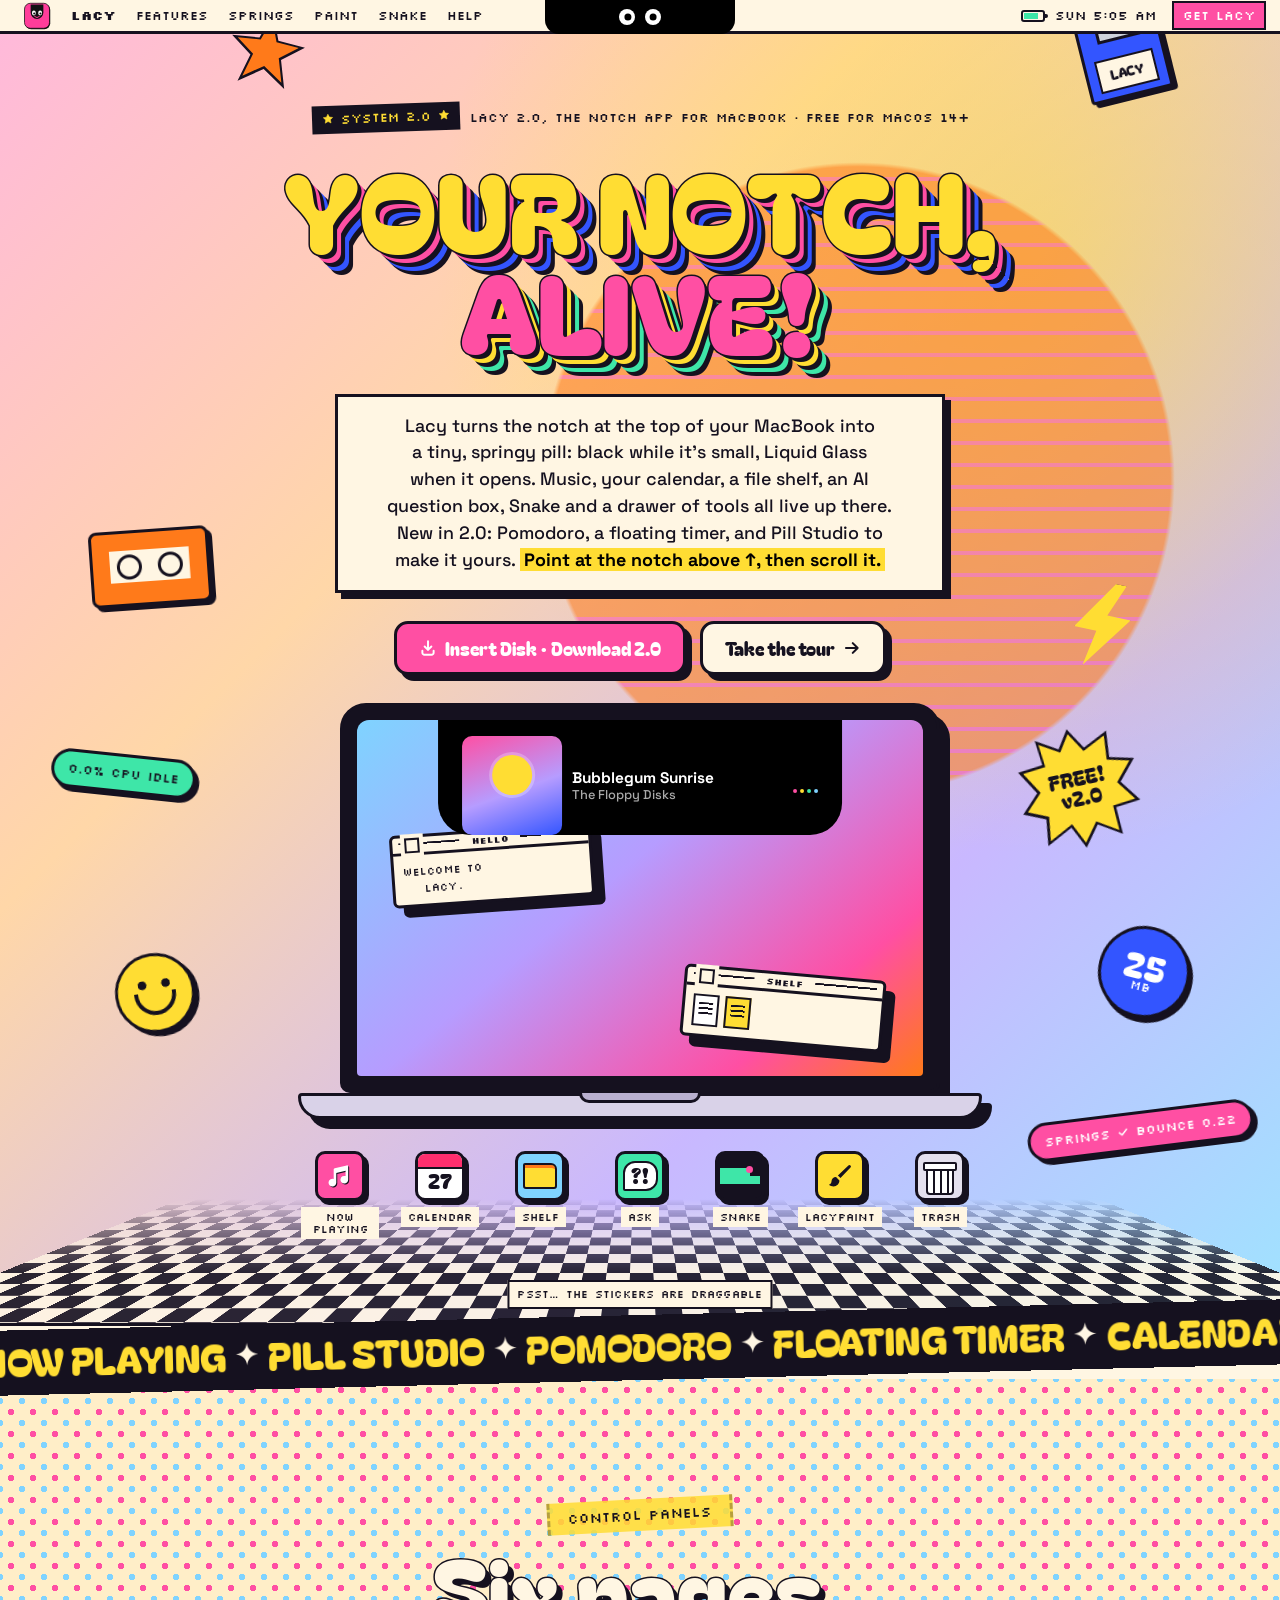
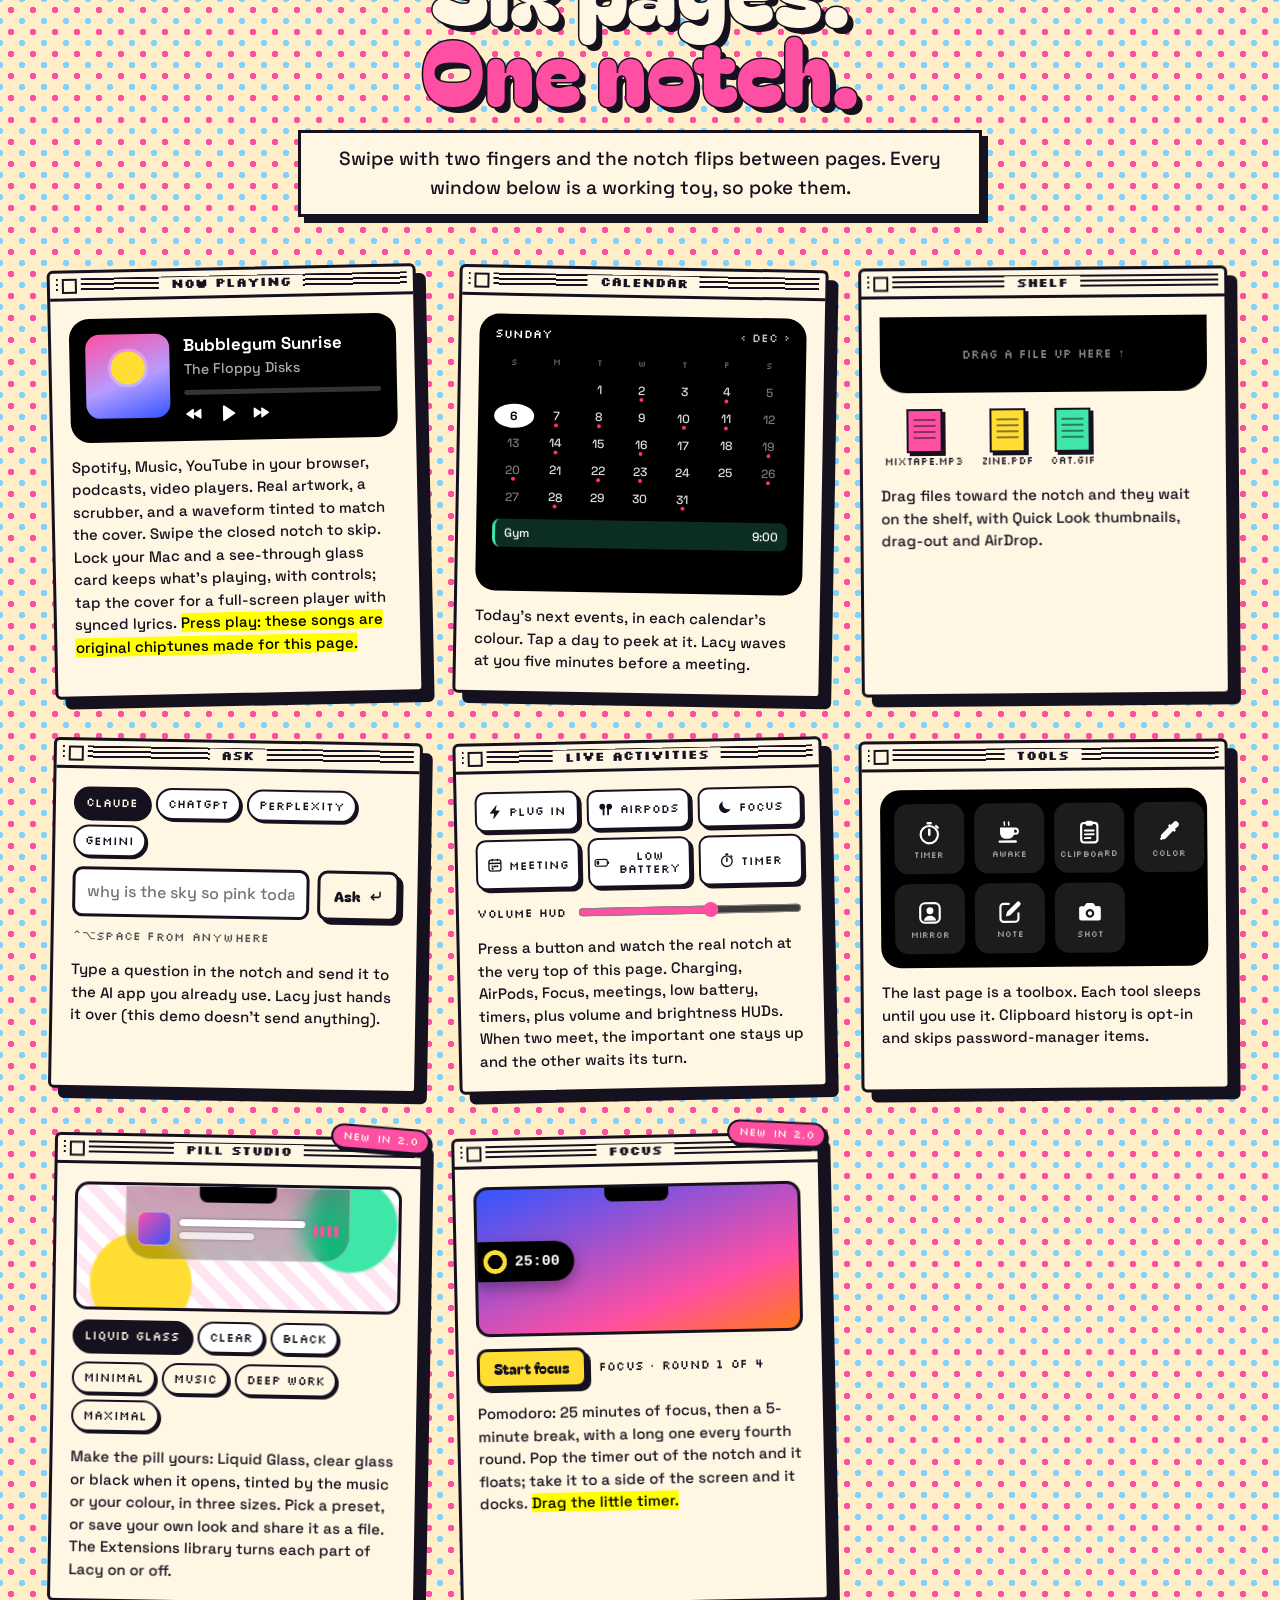
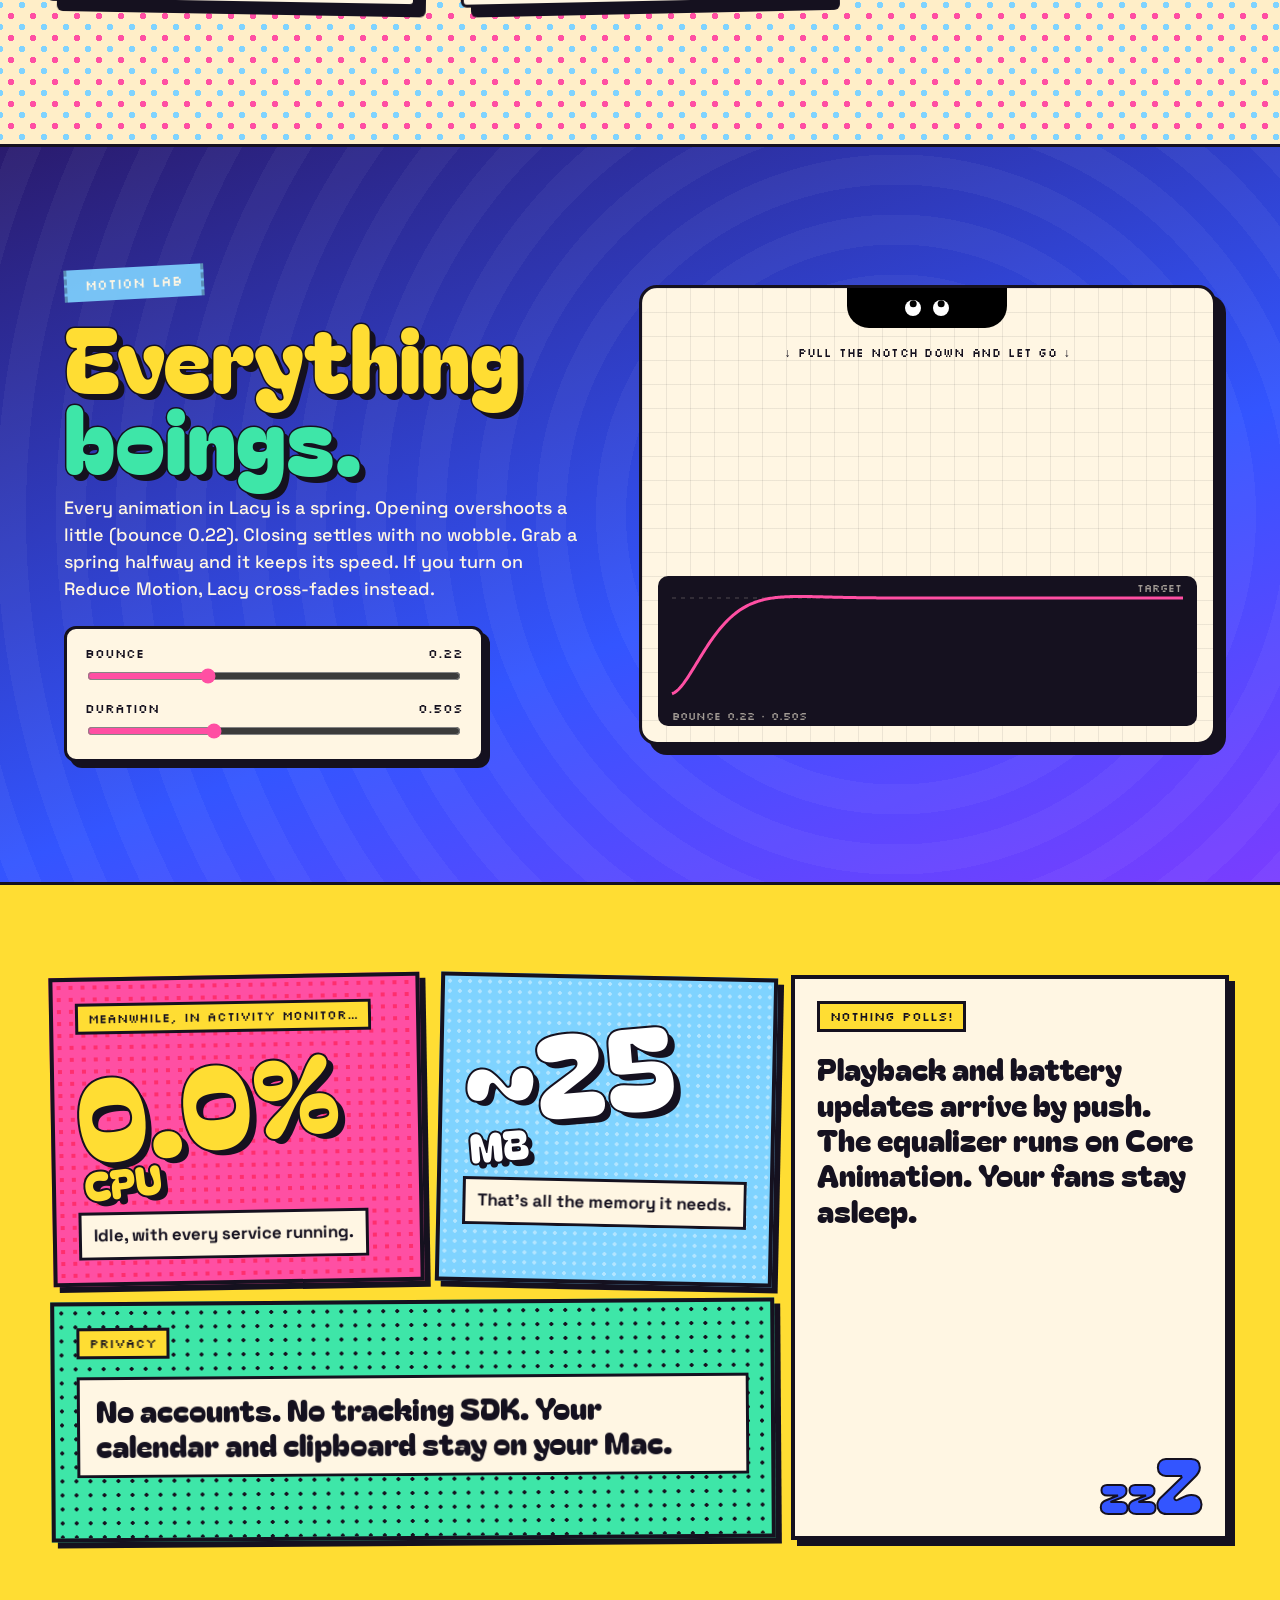
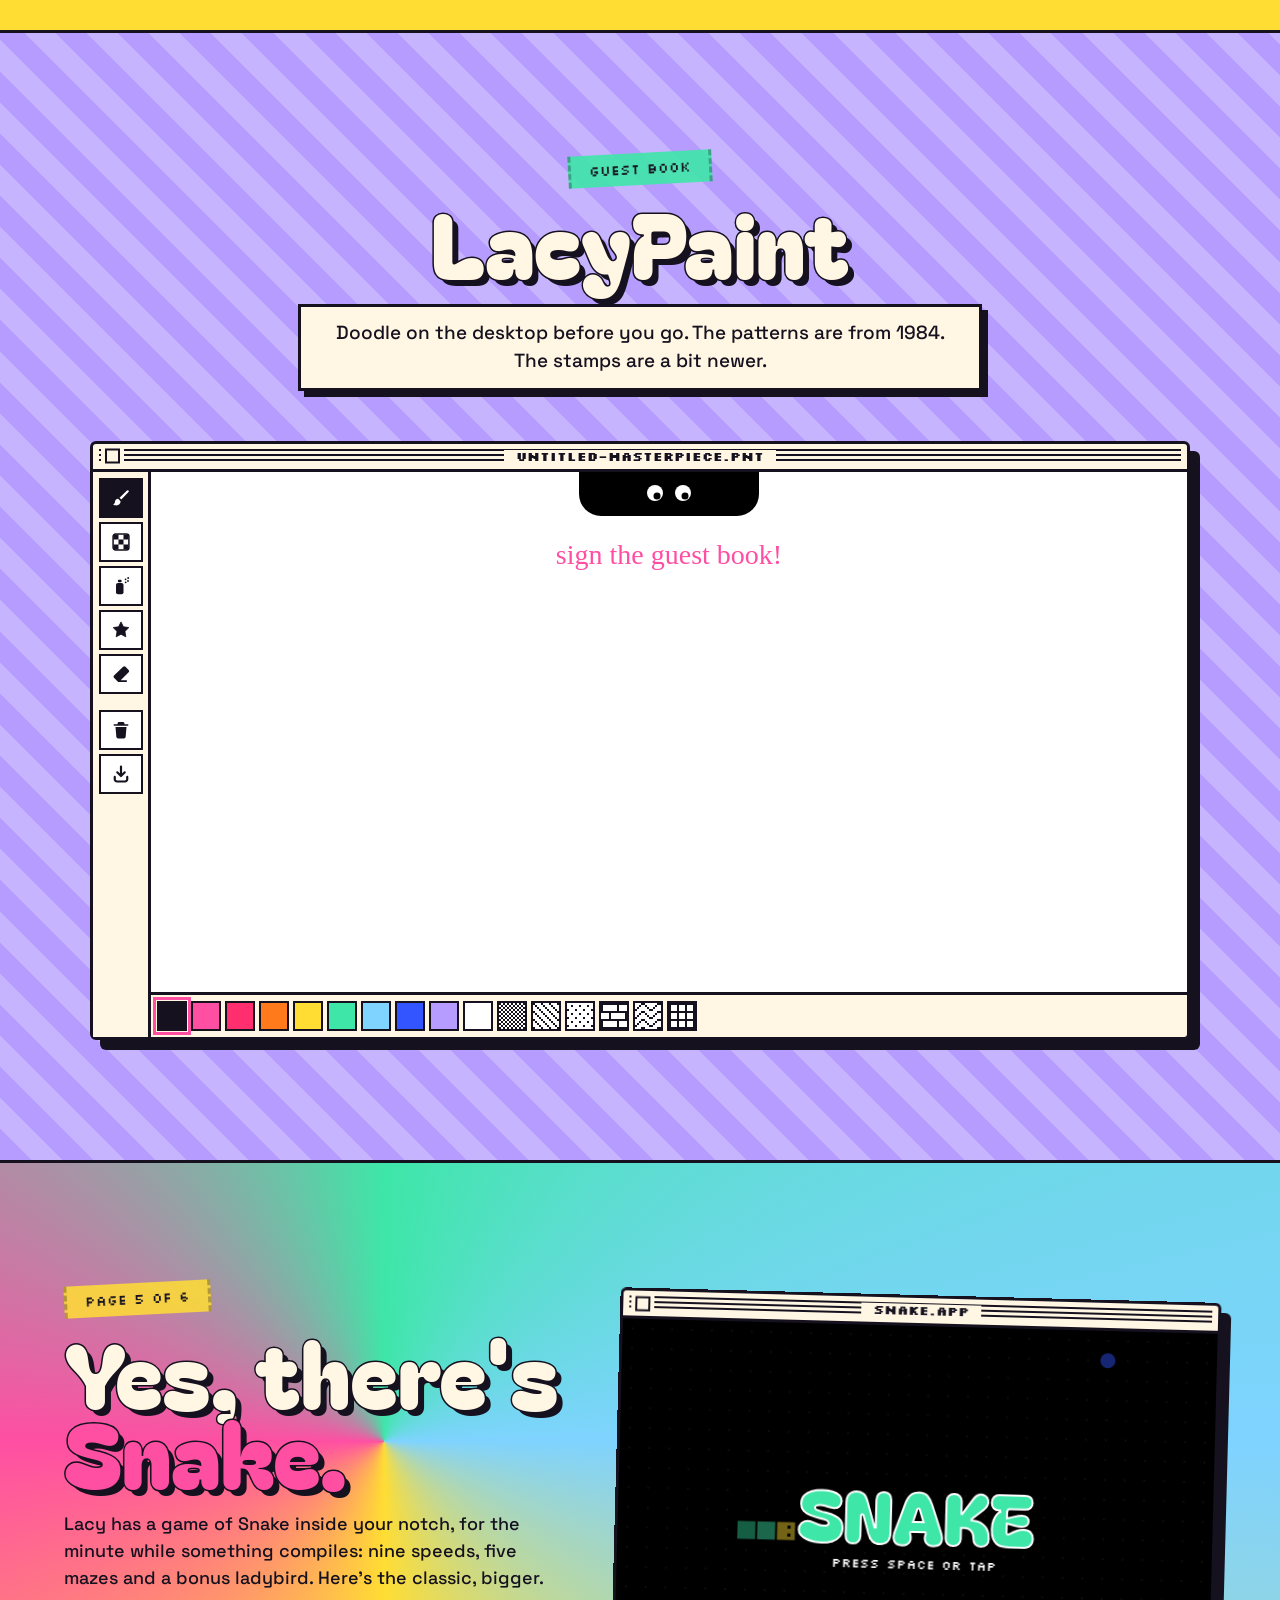
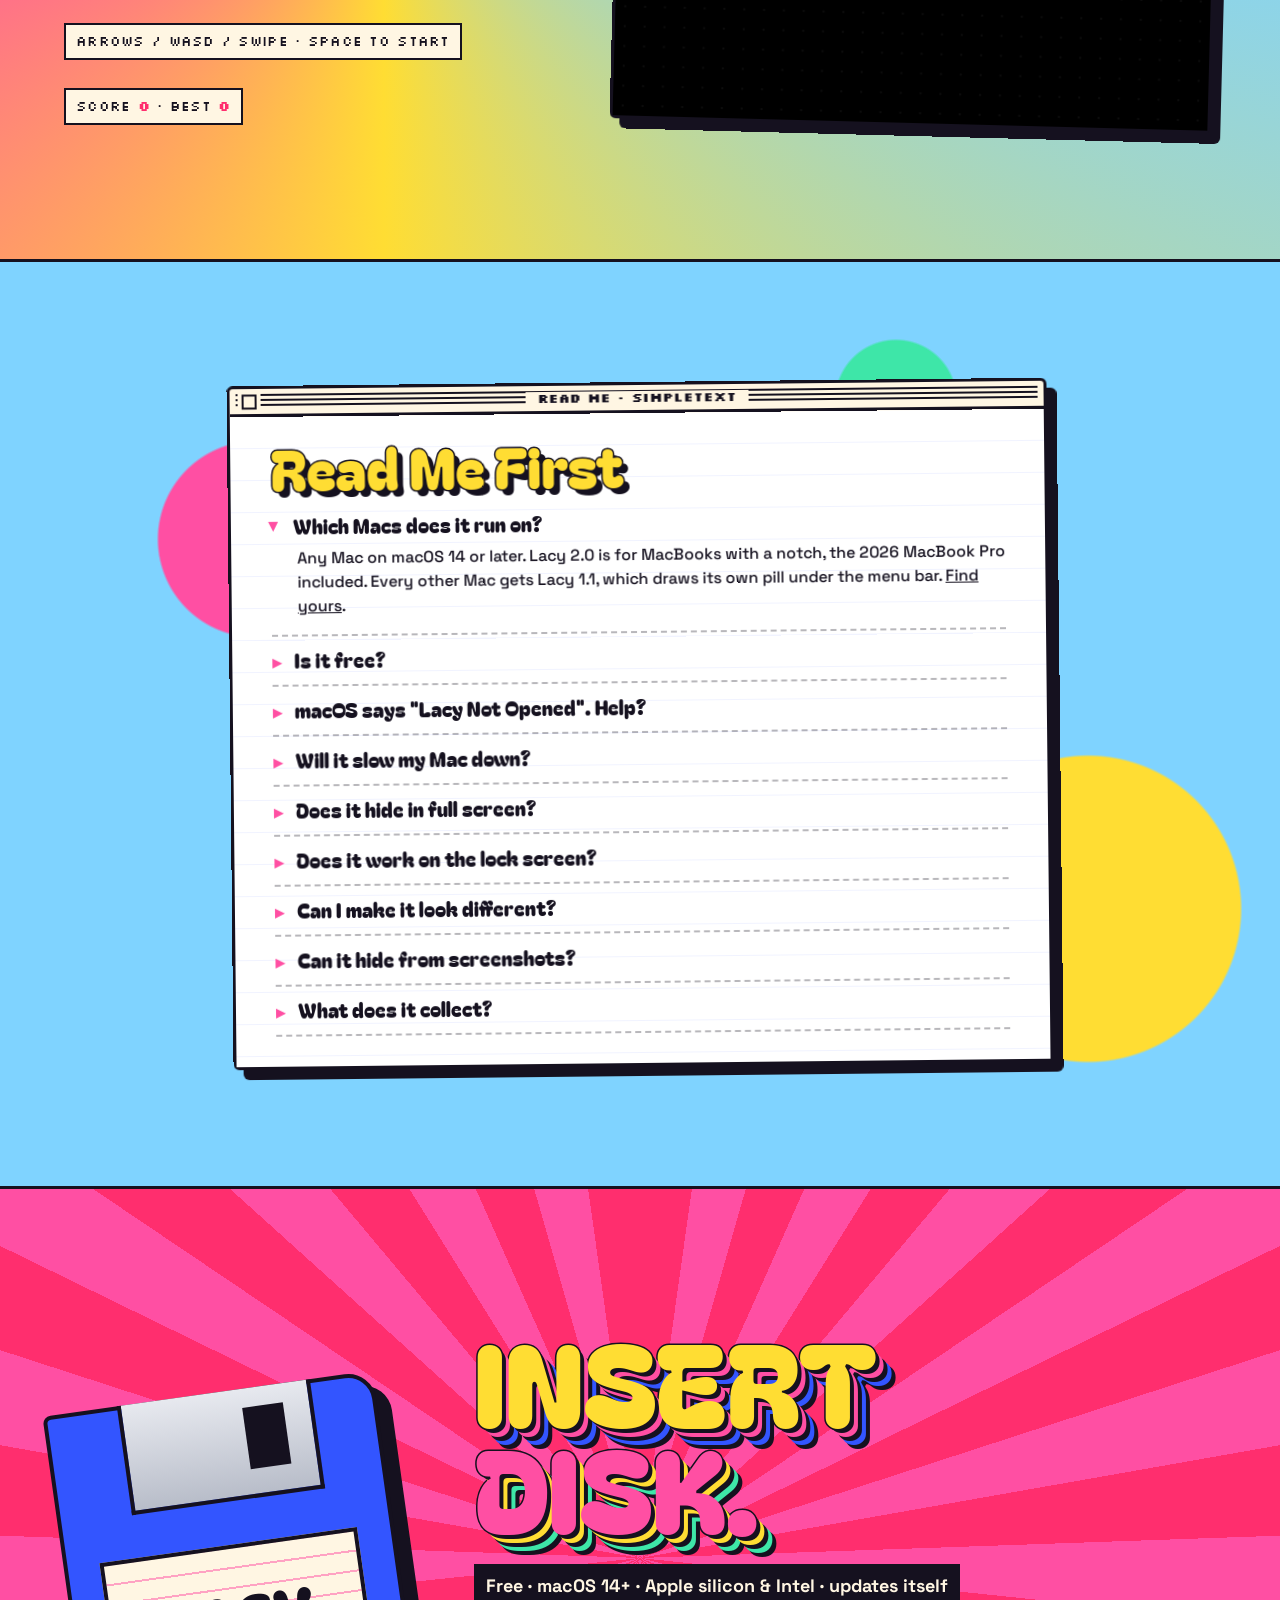
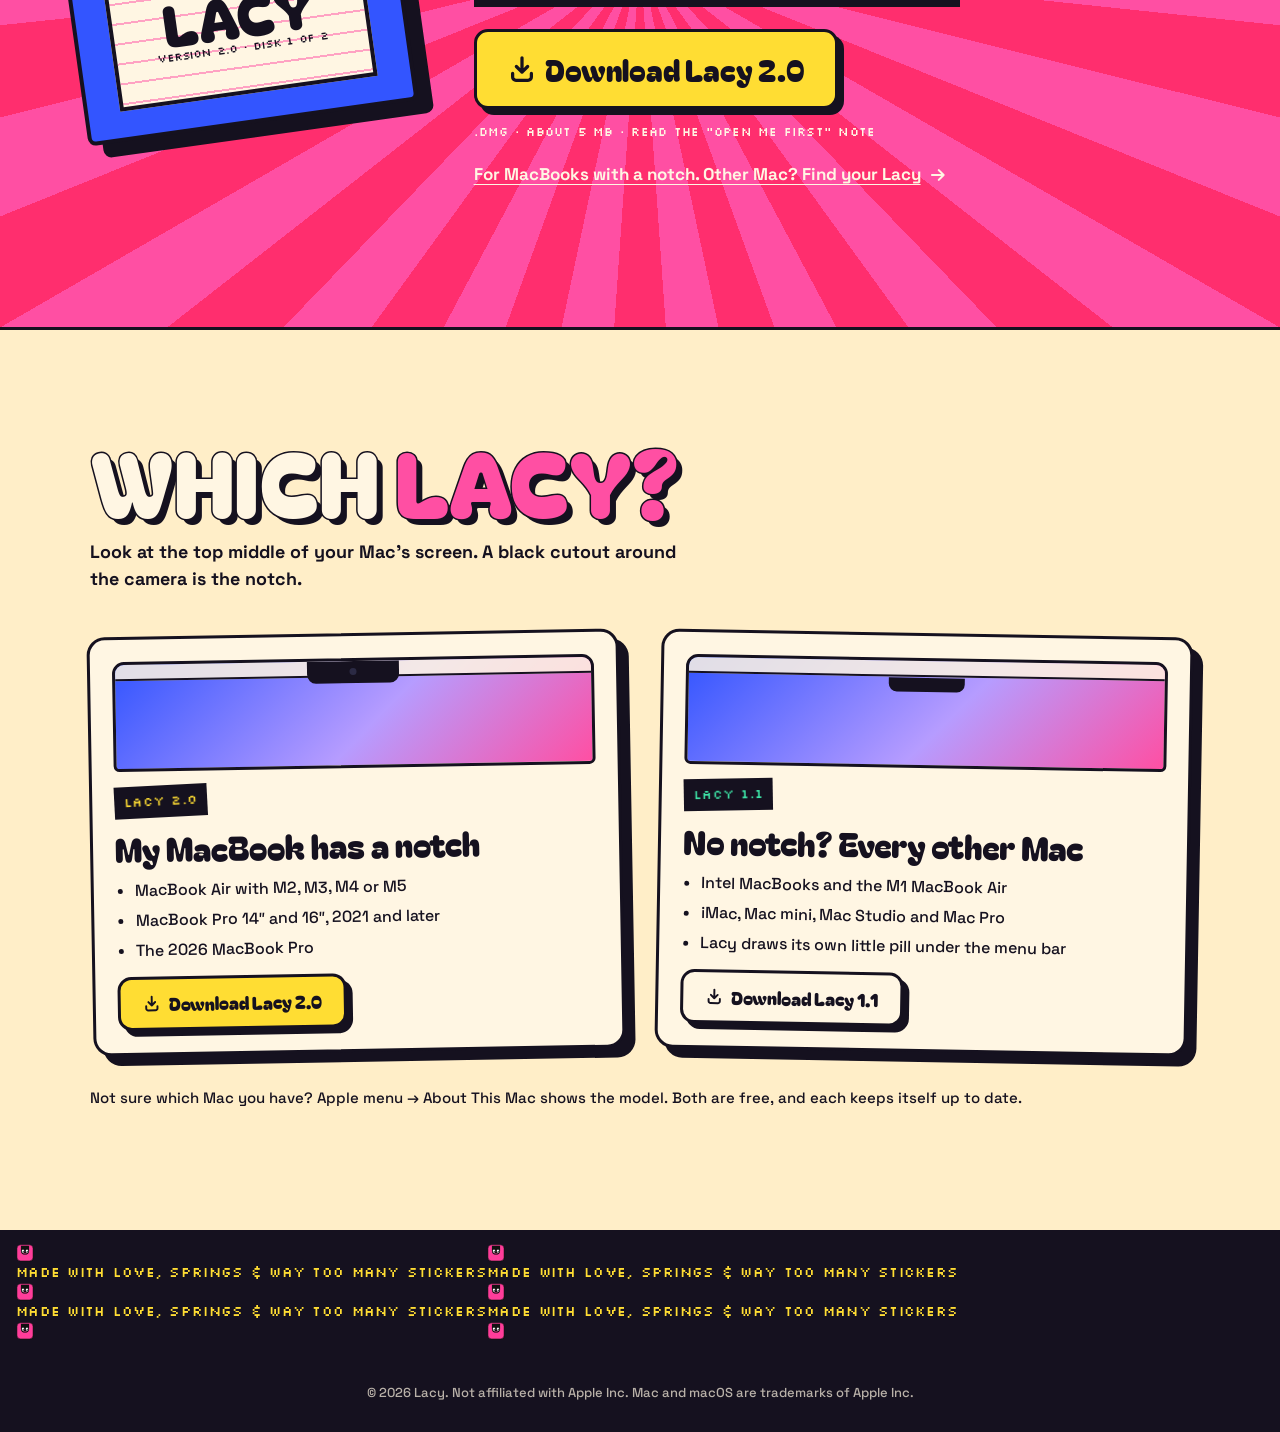
==== commit 333d9cb8: "Deploy site from lacy@5650b31" ====
--- a/index.html
+++ b/index.html
@@ -507,7 +507,7 @@
         <li>iMac, Mac mini, Mac Studio and Mac Pro</li>
         <li>Lacy draws its own little pill under the menu bar</li>
       </ul>
-      <a class="btn" href="https://github.com/kirann-05/lacy-releases/releases/download/v1.1.1-5/Lacy.dmg" download><svg class="i" aria-hidden="true"><use href="#i-download"/></svg> Download Lacy 1.1</a>
+      <a class="btn" href="https://github.com/kirann-05/lacy-releases/releases/download/v1.1.2-7/Lacy.dmg" download><svg class="i" aria-hidden="true"><use href="#i-download"/></svg> Download Lacy 1.1</a>
     </article>
   </div>
   <p class="which__fine">Not sure which Mac you have? Apple menu &rarr; About This Mac shows the model. Both are free, and each keeps itself up to date.</p>
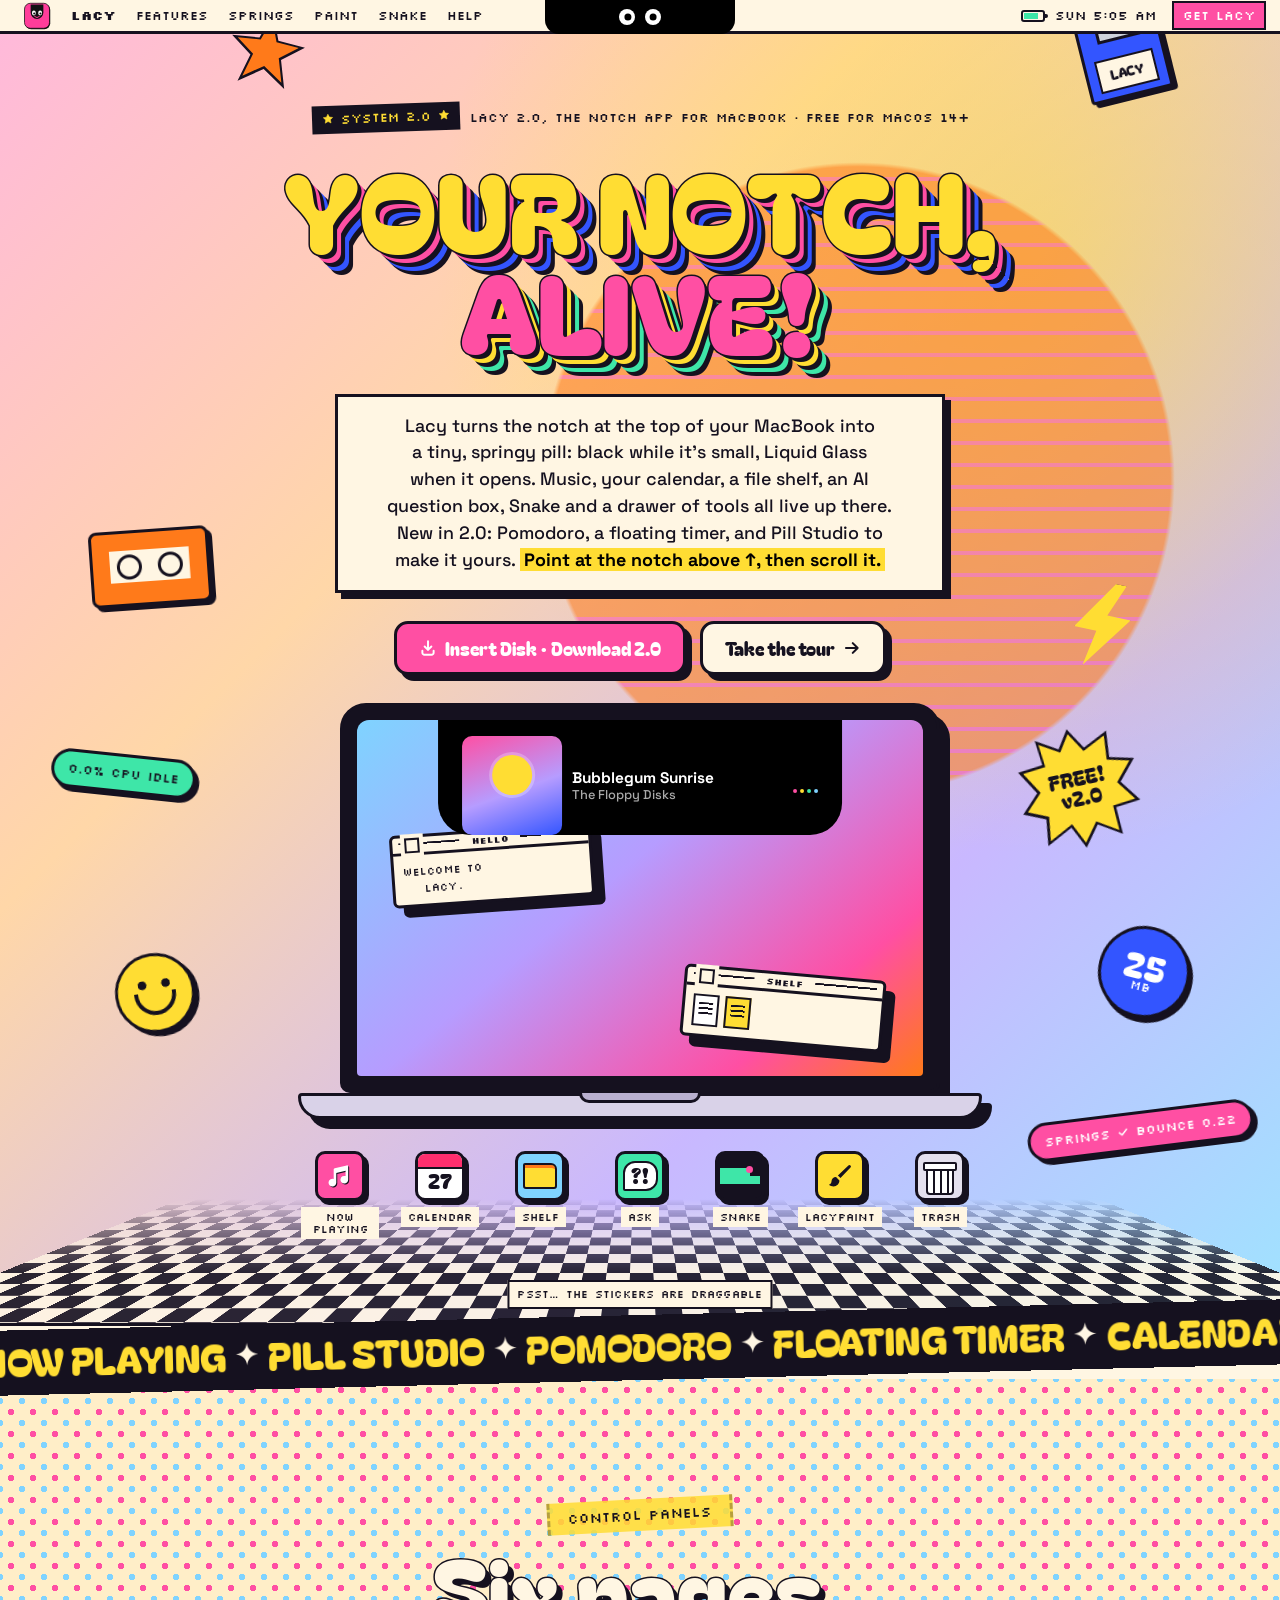
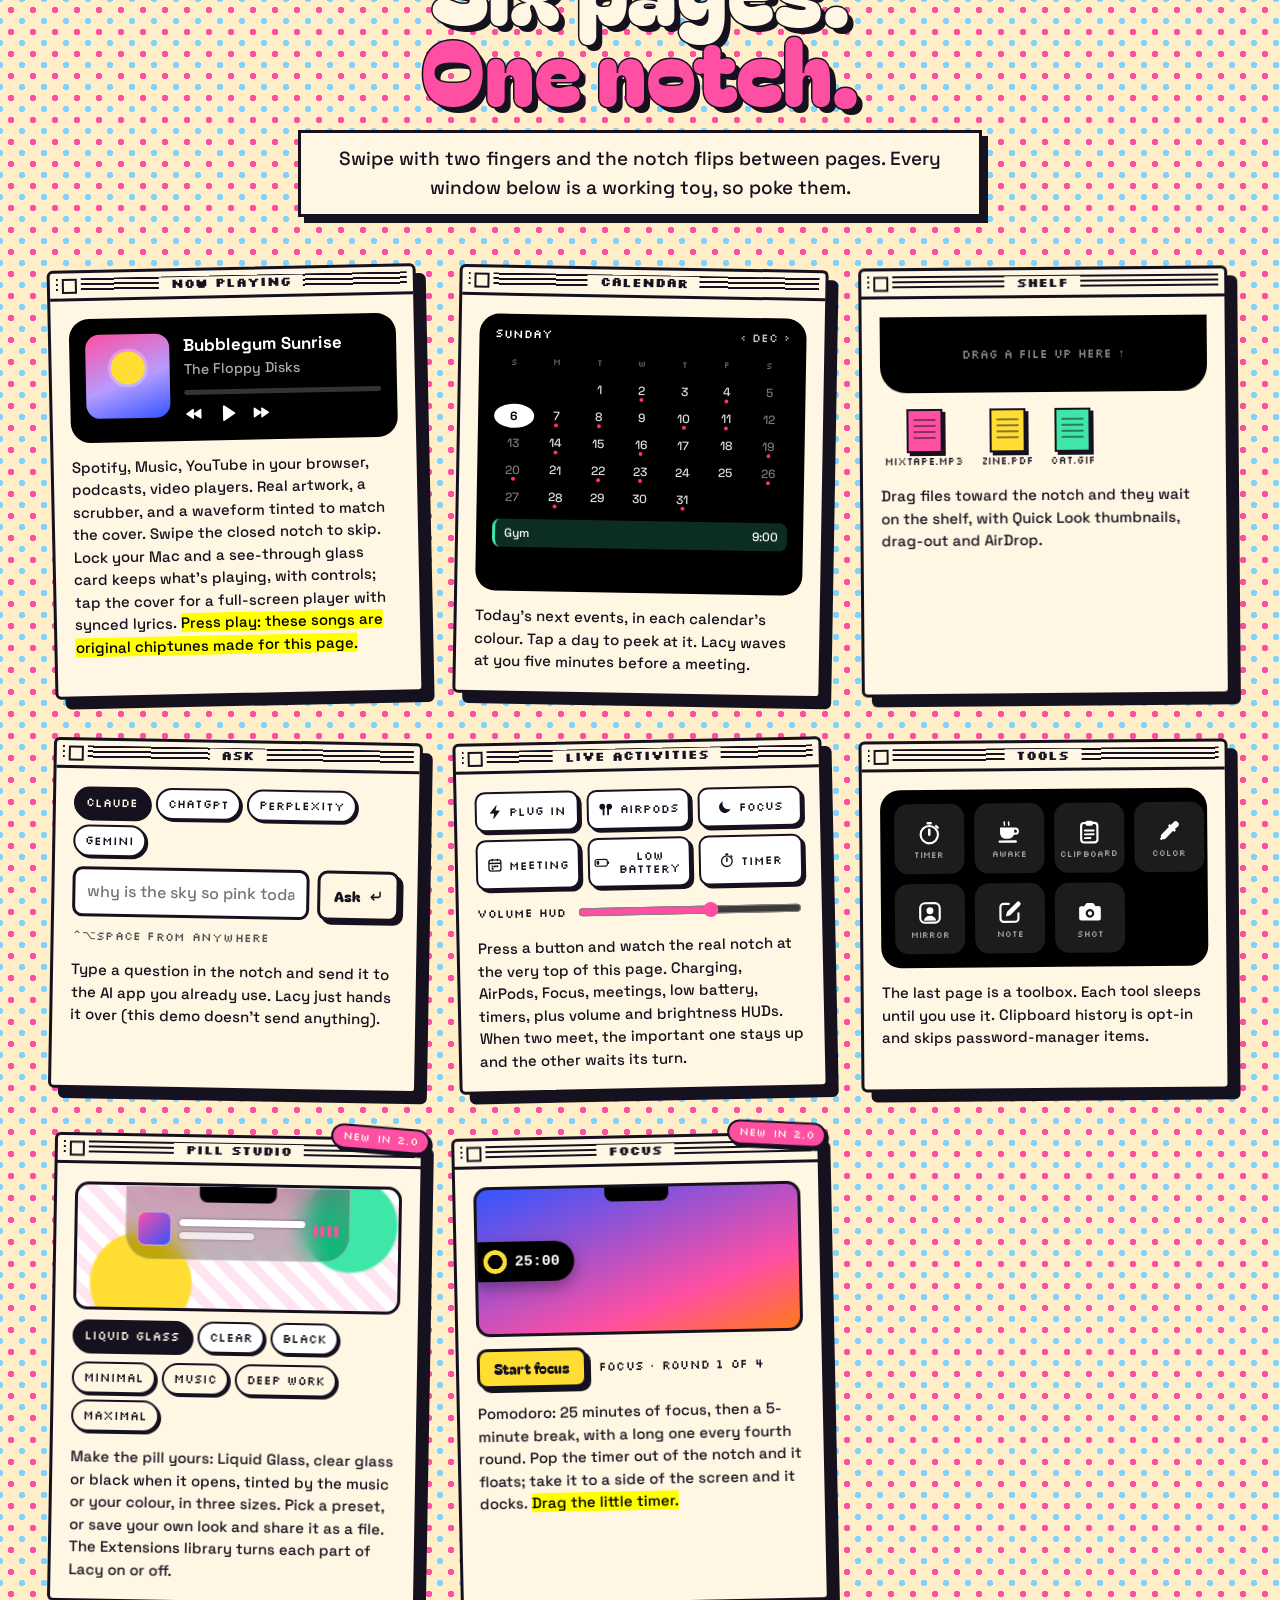
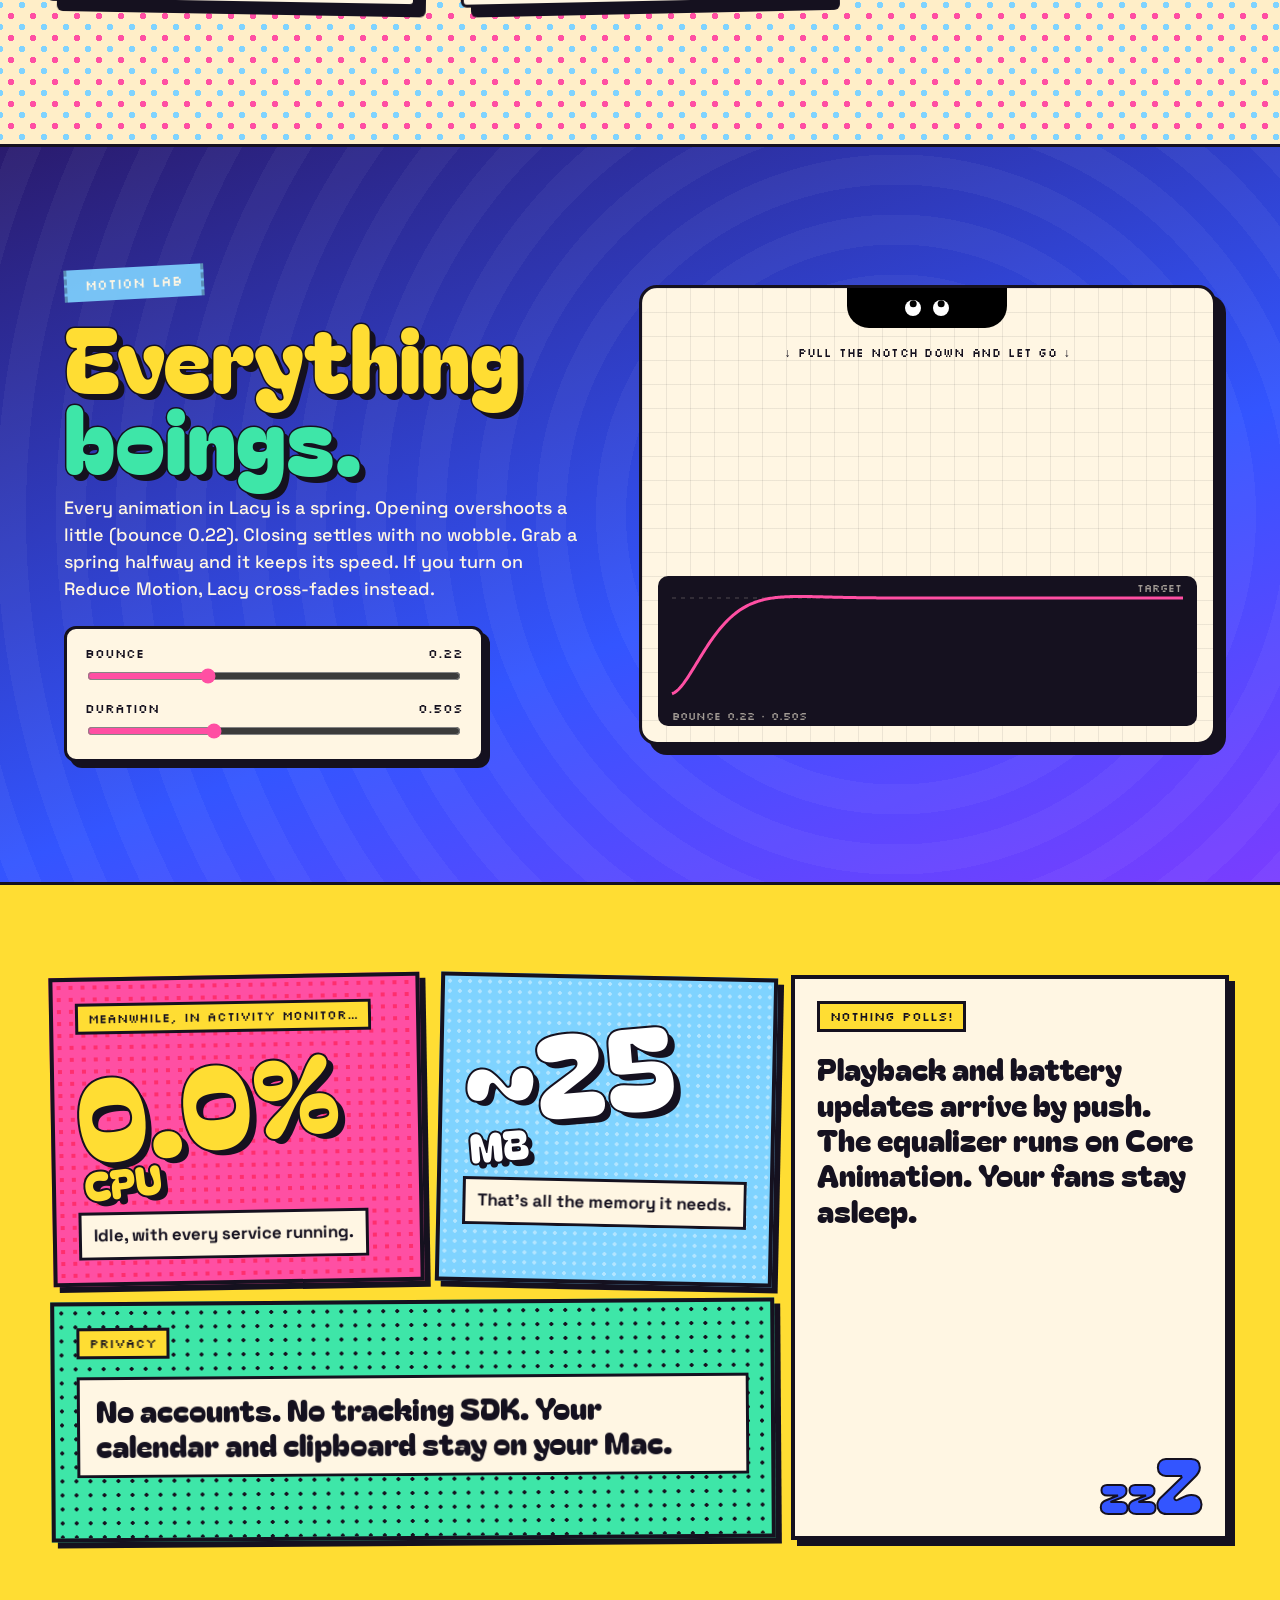
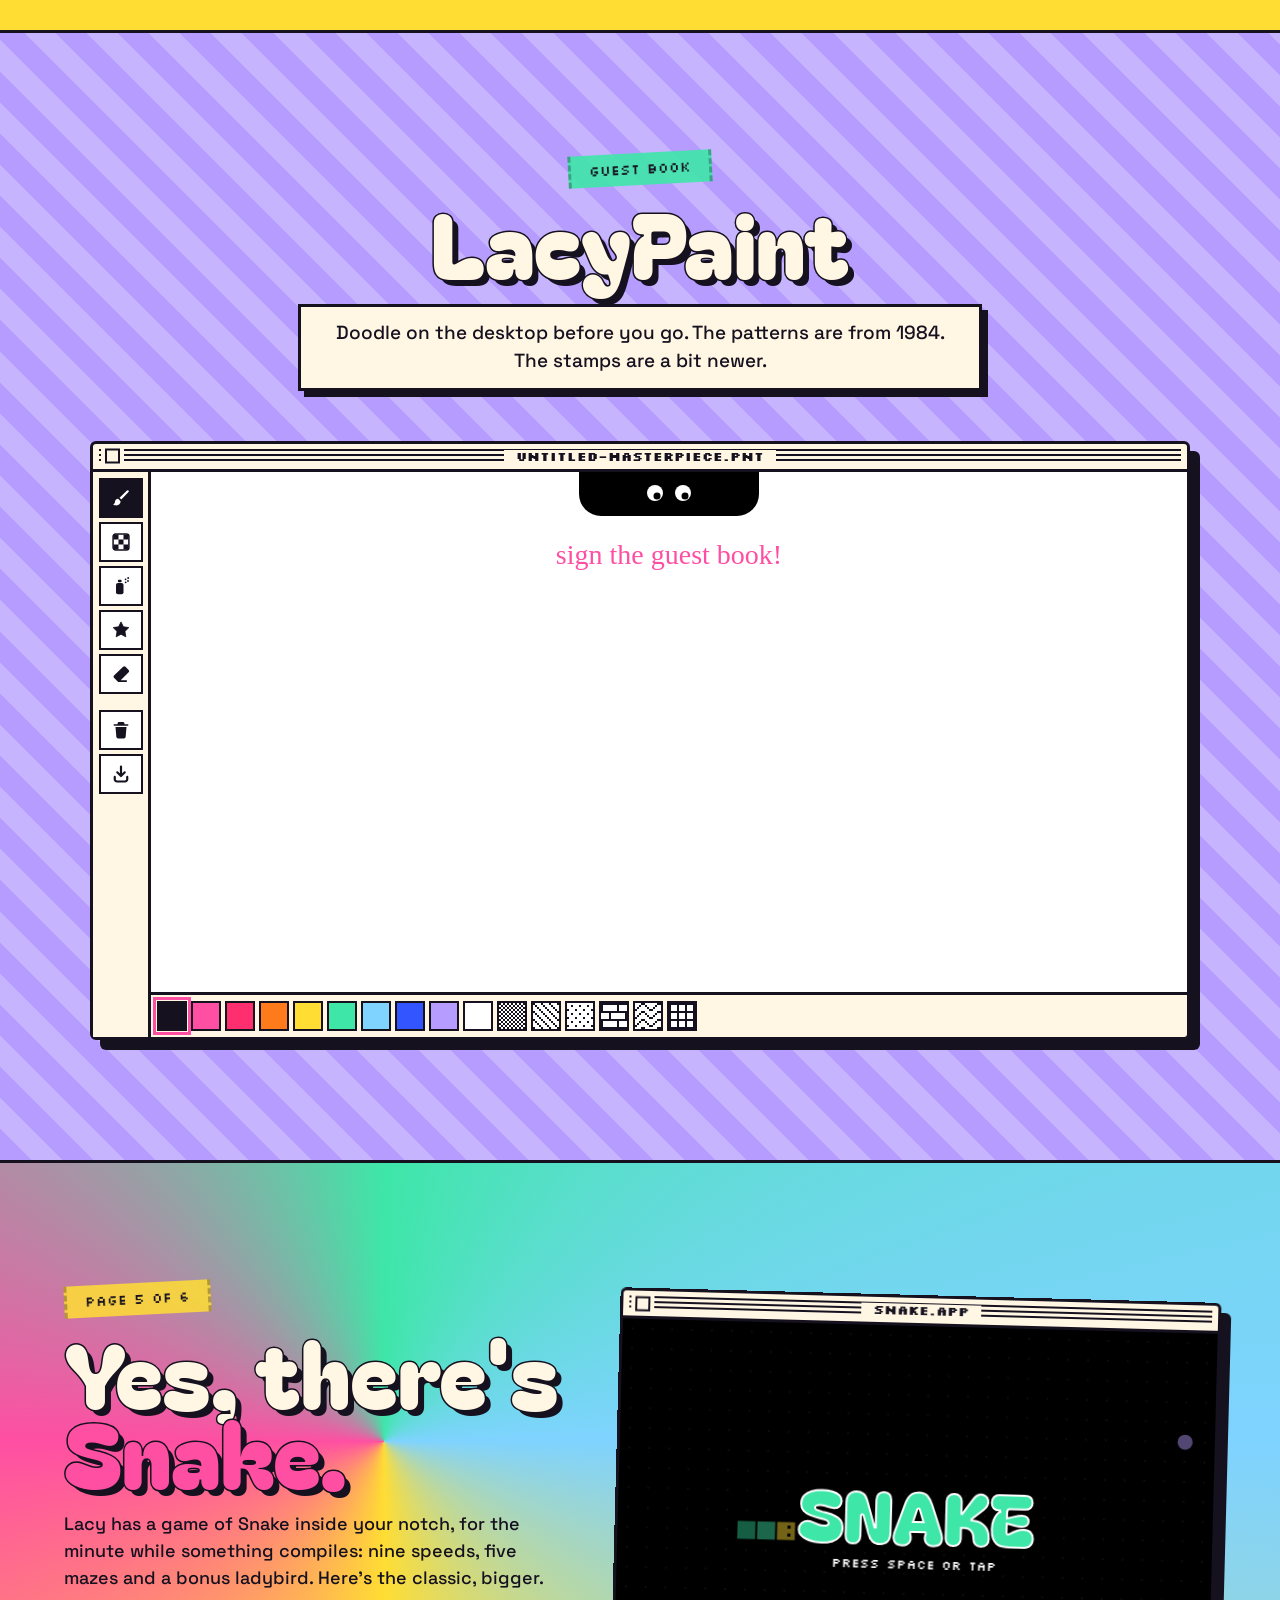
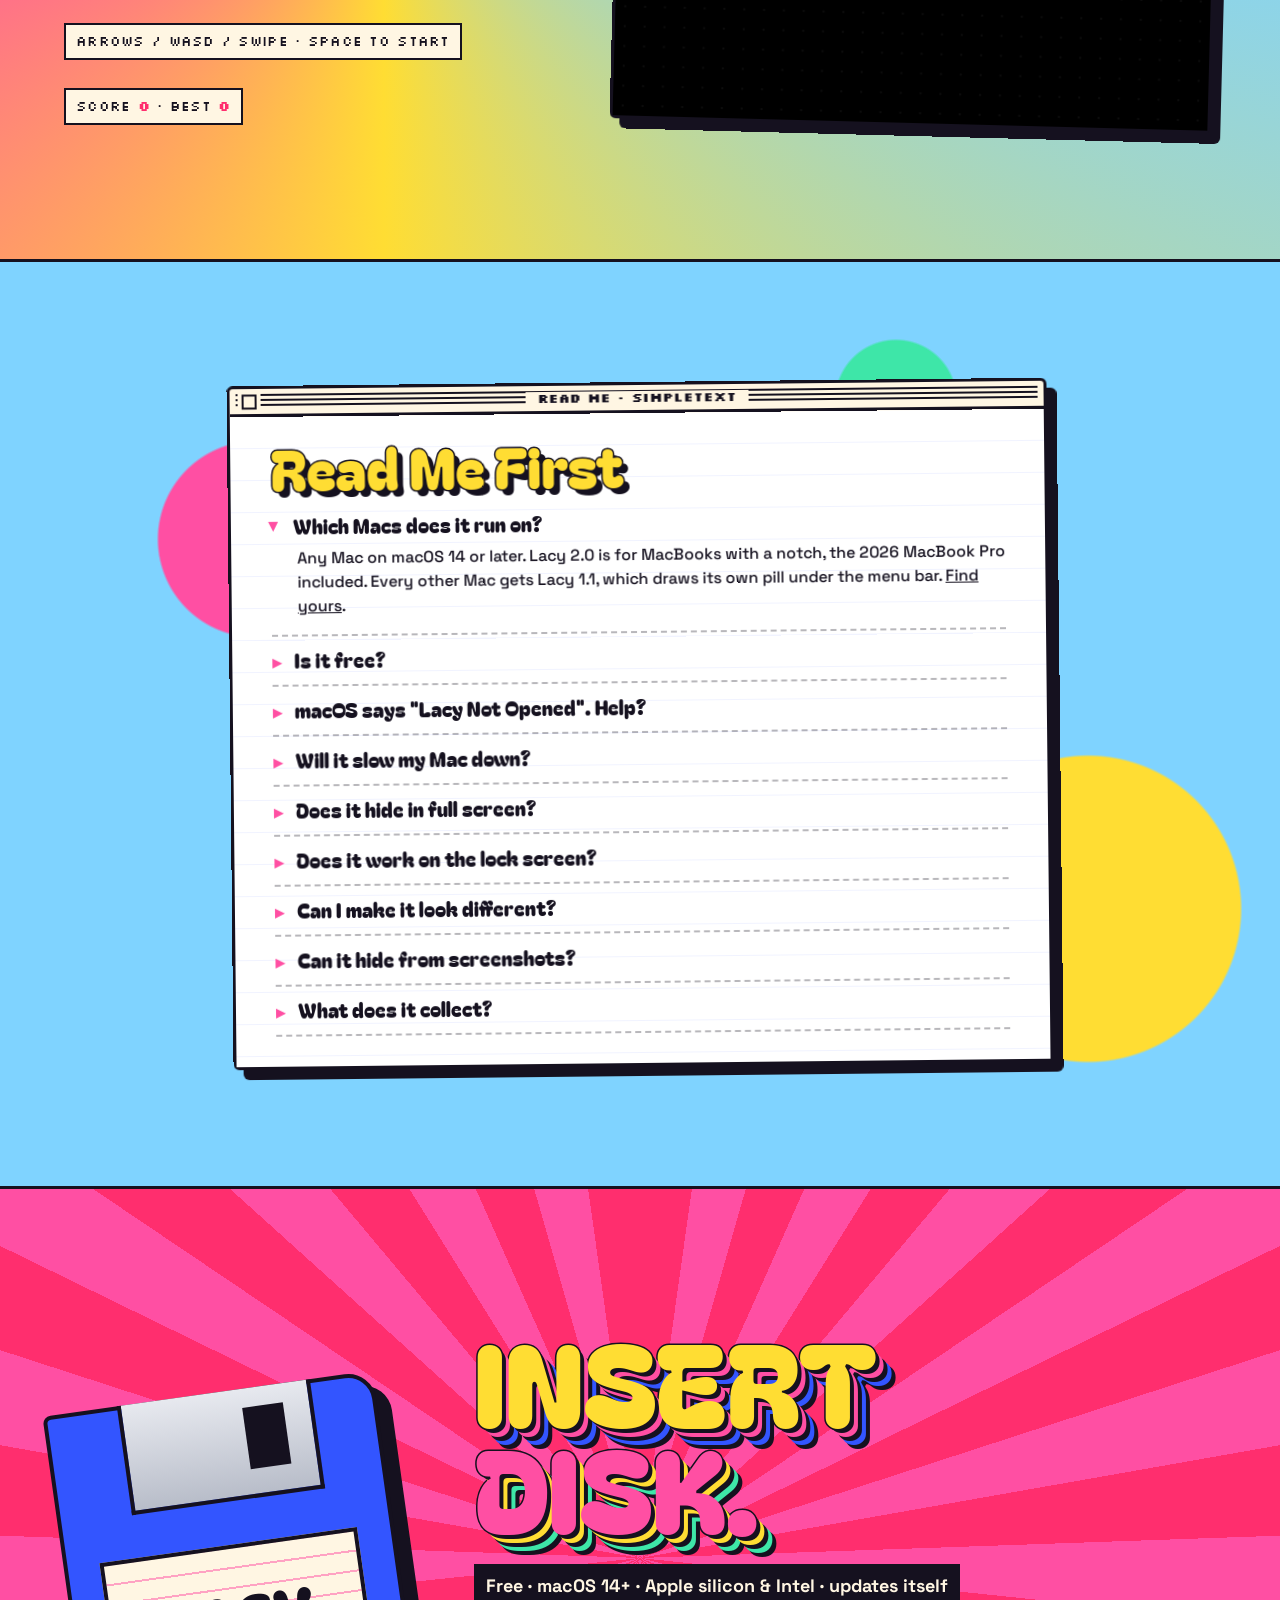
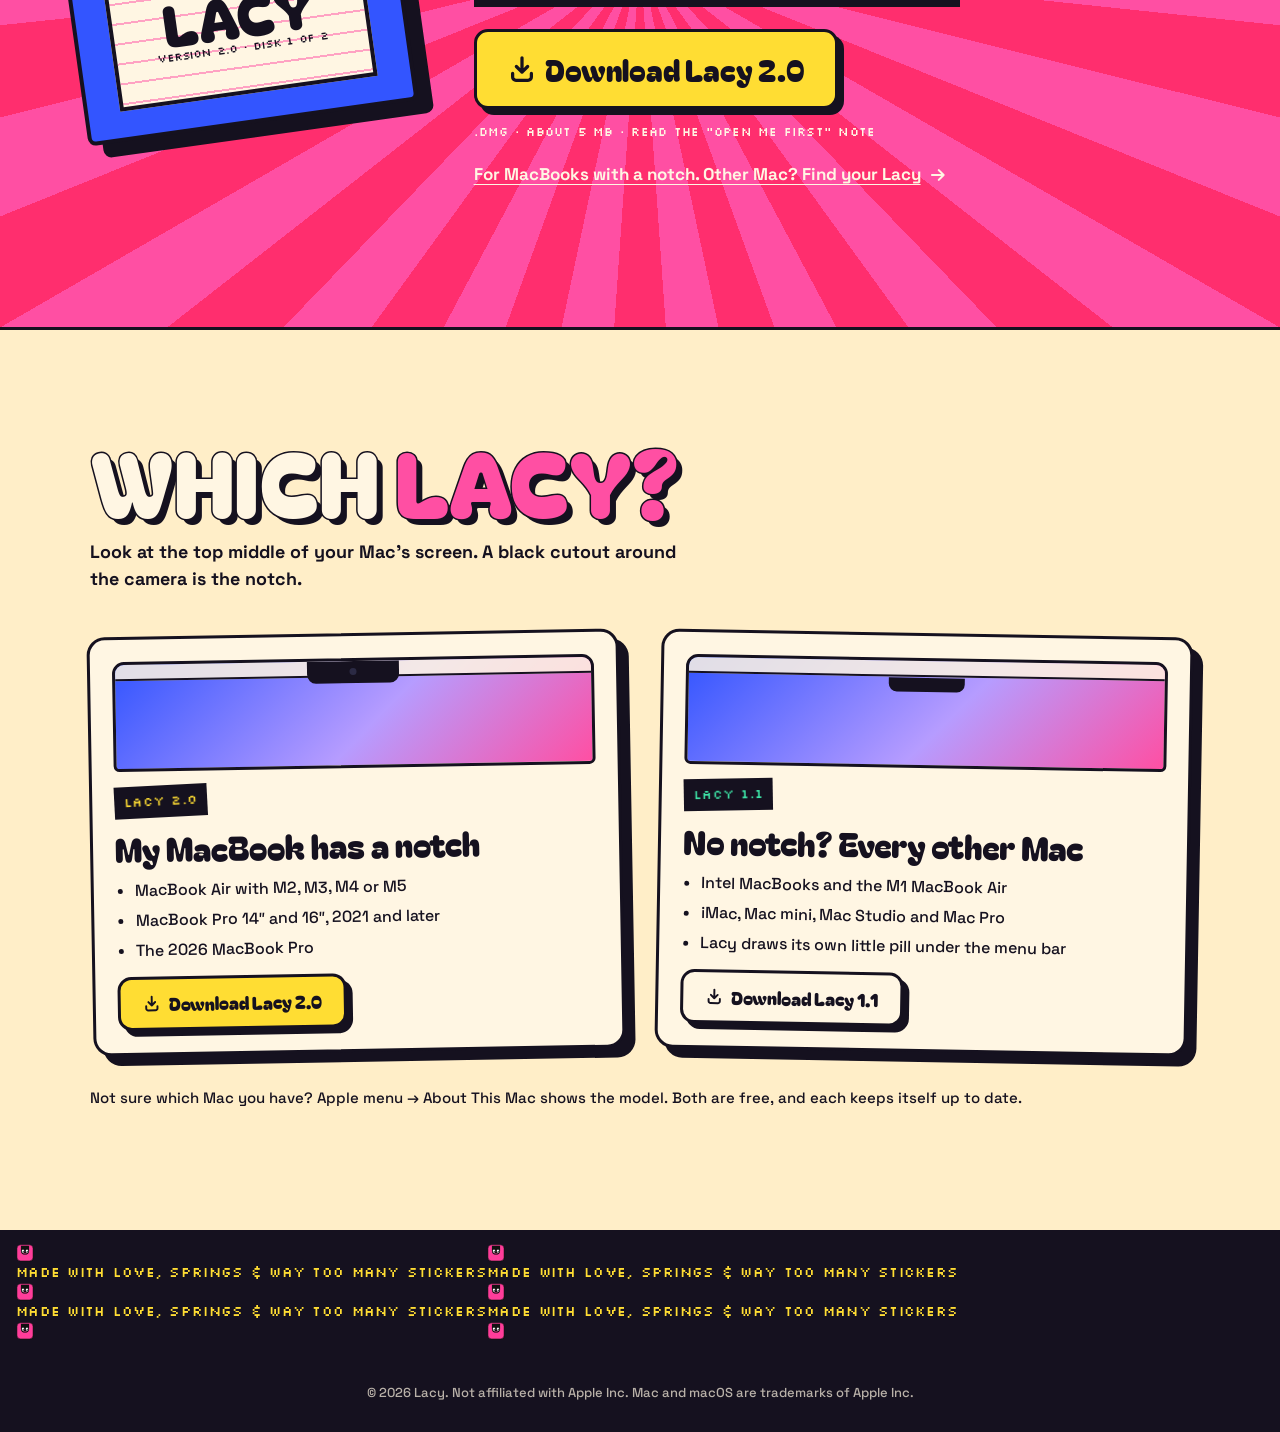
==== commit 3f64436f: "Deploy site from lacy@43976b7" ====
--- a/index.html
+++ b/index.html
@@ -15,11 +15,17 @@
 <meta property="og:image" content="https://kirann-05.github.io/getlacy/og.jpg">
 <meta property="og:image:width" content="1200">
 <meta property="og:image:height" content="630">
+<meta name="robots" content="index, follow, max-image-preview:large">
+<meta property="og:locale" content="en_US">
+<meta property="og:image:alt" content="Lacy, the free notch app for MacBook">
+<meta name="twitter:title" content="Lacy: a free notch app for Mac">
+<meta name="twitter:description" content="Turn your MacBook's notch into a Liquid Glass pill for music, lyrics on the lock screen, your calendar, a file shelf, Pomodoro and more. Free for macOS 14+.">
+<link rel="alternate" type="text/plain" href="llms.txt" title="Lacy summary for AI assistants">
 <meta name="twitter:card" content="summary_large_image">
 <meta name="twitter:image" content="https://kirann-05.github.io/getlacy/og.jpg">
 <title>Lacy: a free notch app for Mac · Your notch, alive</title>
 <meta name="description" content="Lacy is a free notch app for MacBook. It turns the notch into a springy Liquid Glass pill for music, your calendar, a file shelf, AI questions, Pomodoro, Snake and tools, with Pill Studio to make it yours. Free for macOS 14+.">
-<script type="application/ld+json">{"@context": "https://schema.org", "@type": "SoftwareApplication", "name": "Lacy", "alternateName": "Lacy notch app", "applicationCategory": "UtilitiesApplication", "operatingSystem": "macOS 14 or later", "description": "Lacy is a free notch app for MacBook. It turns the notch into a Liquid Glass pill for now playing music, your calendar, a file shelf, quick AI questions, Pomodoro, Snake and handy tools, with Pill Studio to make it yours and a full-screen player with synced lyrics on the lock screen.", "url": "https://kirann-05.github.io/getlacy/", "image": "https://kirann-05.github.io/getlacy/og.jpg", "downloadUrl": "https://github.com/kirann-05/lacy-releases/releases/latest/download/Lacy.dmg", "softwareVersion": "2.0", "offers": {"@type": "Offer", "price": "0", "priceCurrency": "USD"}}</script>
+<script type="application/ld+json">{"@context": "https://schema.org", "@graph": [{"@type": "WebSite", "@id": "https://kirann-05.github.io/getlacy/#website", "url": "https://kirann-05.github.io/getlacy/", "name": "Lacy", "description": "Lacy, a free notch app for MacBook"}, {"@type": "SoftwareApplication", "@id": "https://kirann-05.github.io/getlacy/#app", "name": "Lacy", "alternateName": ["Lacy notch app", "Lacy for Mac"], "applicationCategory": "UtilitiesApplication", "operatingSystem": "macOS 14 or later", "description": "Lacy is a free notch app for MacBook. It turns the notch into a Liquid Glass pill for now playing music, your calendar, a file shelf, quick AI questions, Pomodoro, Snake and handy tools, with Pill Studio to make it yours and a full-screen player with synced lyrics on the lock screen.", "url": "https://kirann-05.github.io/getlacy/", "image": "https://kirann-05.github.io/getlacy/og.jpg", "screenshot": "https://kirann-05.github.io/getlacy/og.jpg", "downloadUrl": "https://github.com/kirann-05/lacy-releases/releases/latest/download/Lacy.dmg", "softwareVersion": "2.0.2", "isAccessibleForFree": true, "featureList": ["Now playing music controls in the MacBook notch", "Lock screen music player with synced lyrics", "Calendar and upcoming events", "File shelf for drag and drop", "Quick AI questions", "Pomodoro and a floating timer", "Pill Studio to customise the look", "Volume and brightness HUD", "Snake game"], "offers": {"@type": "Offer", "price": "0", "priceCurrency": "USD"}}, {"@type": "FAQPage", "@id": "https://kirann-05.github.io/getlacy/#faq", "mainEntity": [{"@type": "Question", "name": "Which Macs does it run on?", "acceptedAnswer": {"@type": "Answer", "text": "Any Mac on macOS 14 or later. Lacy 2.0 is for MacBooks with a notch, the 2026 MacBook Pro included. Every other Mac gets Lacy 1.1, which draws its own pill under the menu bar."}}, {"@type": "Question", "name": "Is it free?", "acceptedAnswer": {"@type": "Answer", "text": "Yes, Lacy is free. No account needed."}}, {"@type": "Question", "name": "macOS says \"Lacy Not Opened\". Help?", "acceptedAnswer": {"@type": "Answer", "text": "Lacy isn't notarized by Apple yet. Right-click Lacy in Applications, choose Open, then Open again. The disk image has an \"Open Me First\" note that walks you through it."}}, {"@type": "Question", "name": "Will it slow my Mac down?", "acceptedAnswer": {"@type": "Answer", "text": "It idles at 0.0% CPU and about 25 MB of memory. Nothing polls."}}, {"@type": "Question", "name": "Does it hide in full screen?", "acceptedAnswer": {"@type": "Answer", "text": "Over full-screen apps the notch turns invisible and lets clicks through until you point right at it. It also steps aside while you're in the app that's playing."}}, {"@type": "Question", "name": "Does it work on the lock screen?", "acceptedAnswer": {"@type": "Answer", "text": "Yes. While your Mac is locked, a see-through glass card shows what's playing, with play, pause and skip. Tap the cover for a full-screen player with synced lyrics. Space plays and pauses, the arrow keys skip. Prefer frosted? Pick Match System in Settings."}}, {"@type": "Question", "name": "Can I make it look different?", "acceptedAnswer": {"@type": "Answer", "text": "Yes. Pill Studio sets what the open pill is made of (Liquid Glass, clear glass or black), its tint and size, and what sits beside the notch. Start from a preset (Minimal, Music, Deep Work, Maximal), or save your own look and share it as a file. The Extensions library turns each feature on or off."}}, {"@type": "Question", "name": "Can it hide from screenshots?", "acceptedAnswer": {"@type": "Answer", "text": "Yes. It's optional, and the setting also covers screen sharing."}}, {"@type": "Question", "name": "What does it collect?", "acceptedAnswer": {"@type": "Answer", "text": "Nothing. There's no account and no analytics. When you open the full-screen lock screen player, Lacy looks up a sharper cover (from Apple's music catalogue, or YouTube for videos) using the song's title and artist. If you turn on lyrics, it looks them up on LRCLIB the same way. Updates come from a public GitHub repository."}}]}]}</script>
 <link rel="preconnect" href="https://fonts.googleapis.com">
 <link rel="preconnect" href="https://fonts.gstatic.com" crossorigin>
 <link href="https://fonts.googleapis.com/css2?family=Bagel+Fat+One&family=Silkscreen:wght@400;700&family=VT323&family=Permanent+Marker&family=Space+Grotesk:wght@400;600;700&display=swap" rel="stylesheet">
@@ -144,6 +150,7 @@
   <div class="hero__copy">
     <p class="kicker"><span><svg class="i" aria-hidden="true"><use href="#i-star"/></svg> System 2.0 <svg class="i" aria-hidden="true"><use href="#i-star"/></svg></span> Lacy 2.0, the notch app for MacBook · free for macOS 14+</p>
     <h1 id="heroTitle" class="mega">
+      <span class="visually-hidden">Lacy, the free notch app for MacBook: </span>
       <span class="mega__line" data-split>YOUR NOTCH,</span>
       <span class="mega__line mega__line--b" data-split>ALIVE!</span>
     </h1>
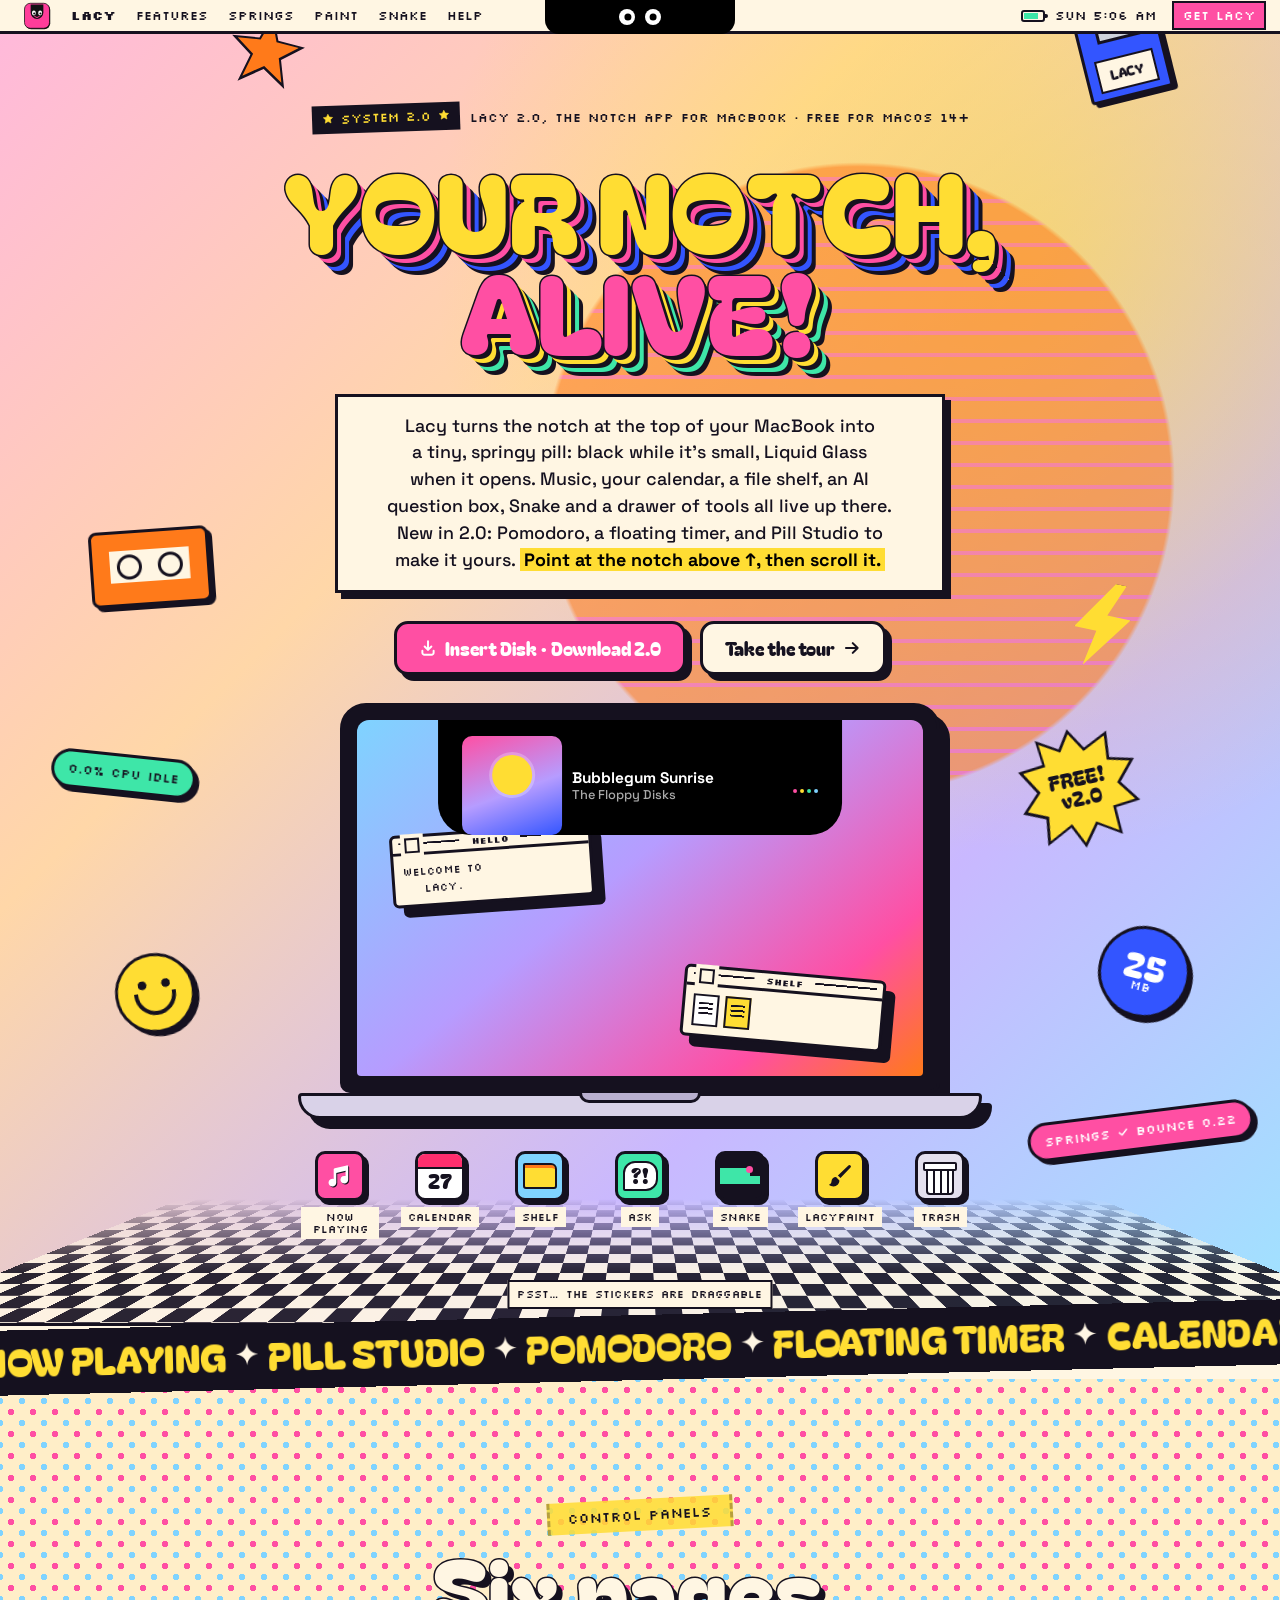
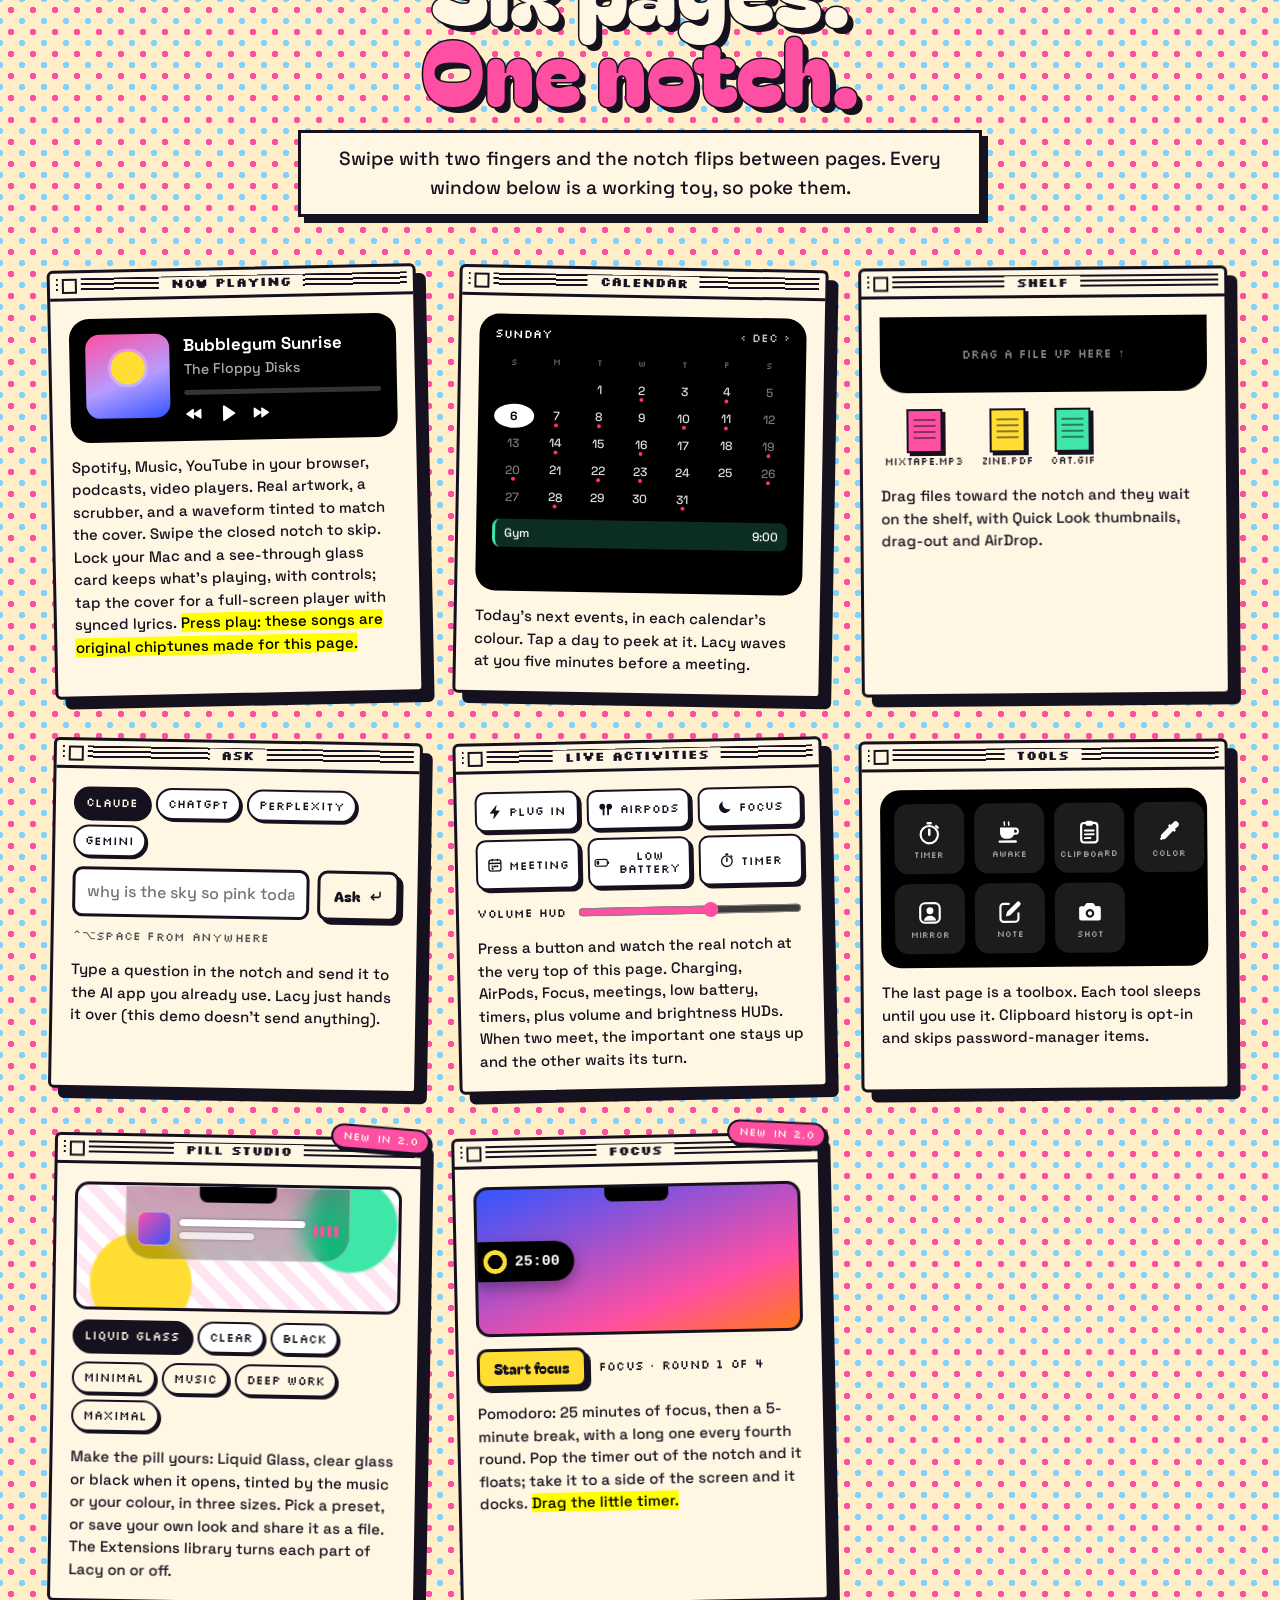
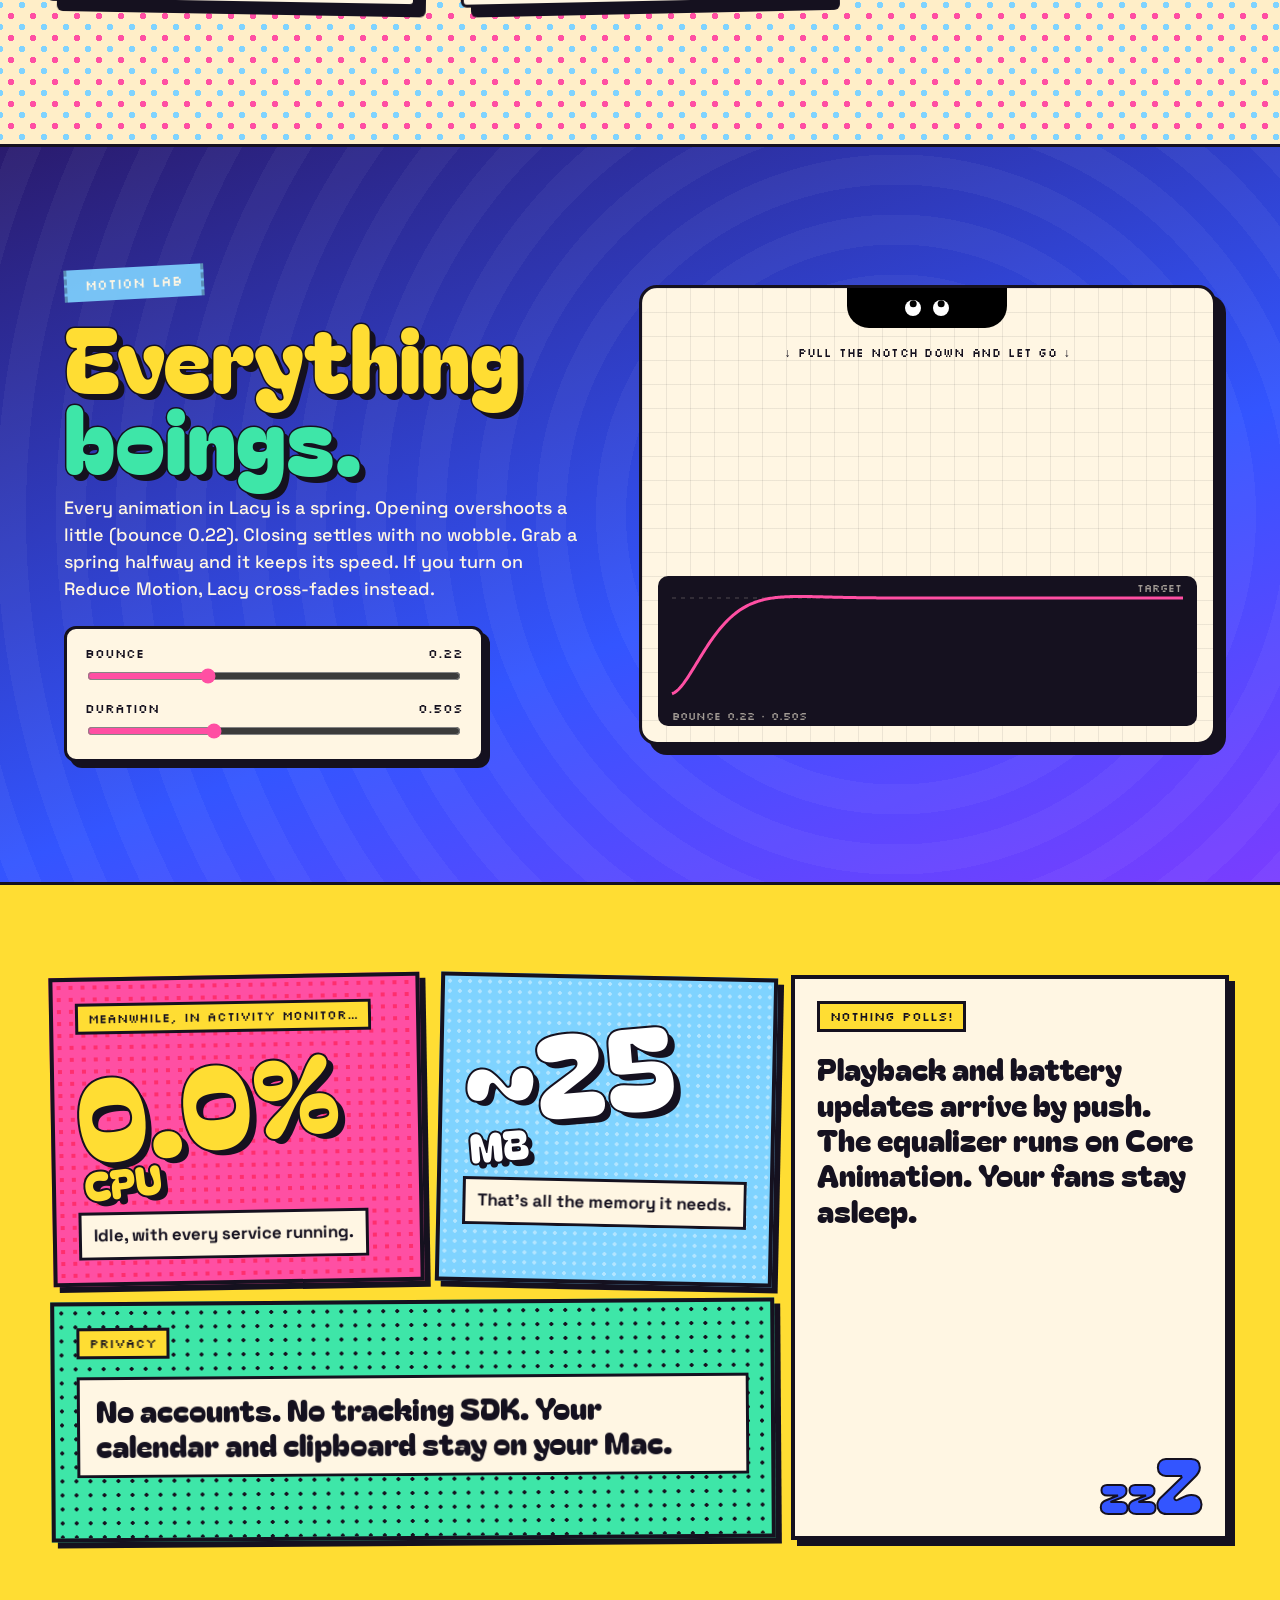
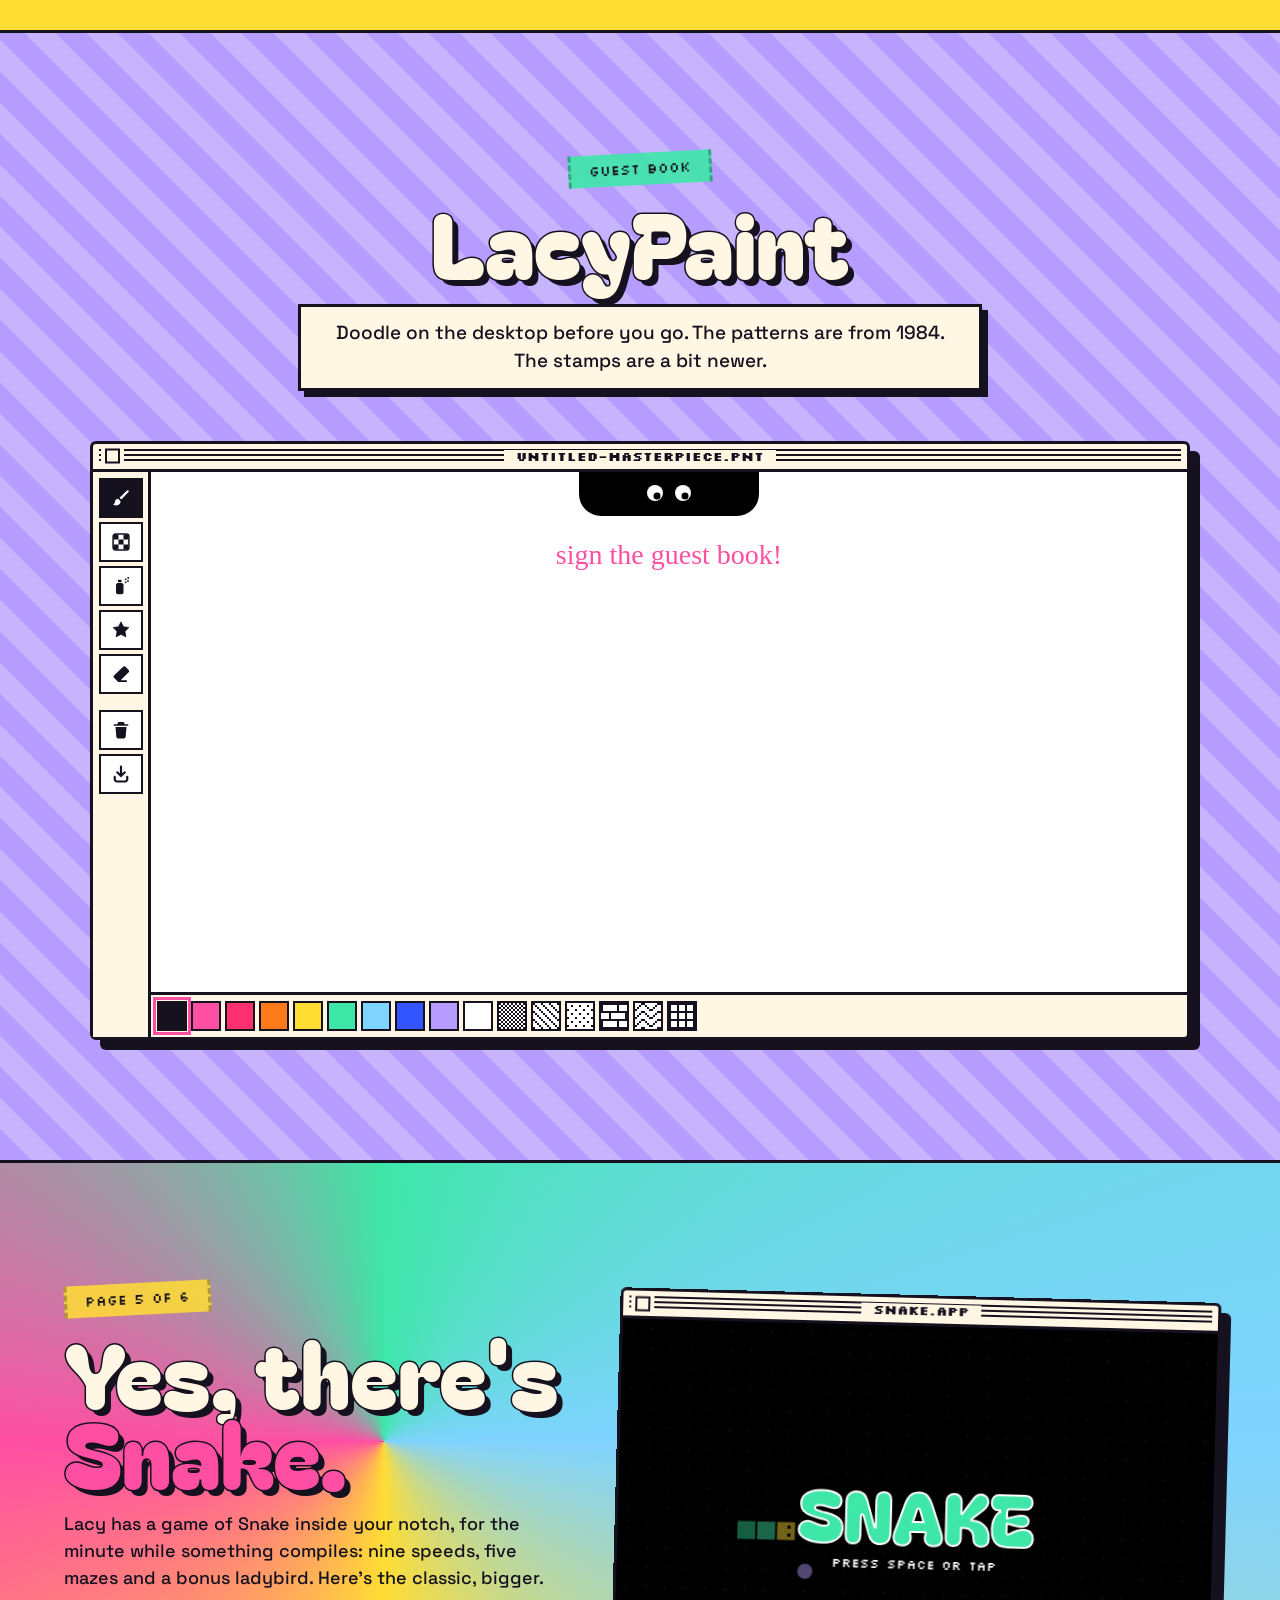
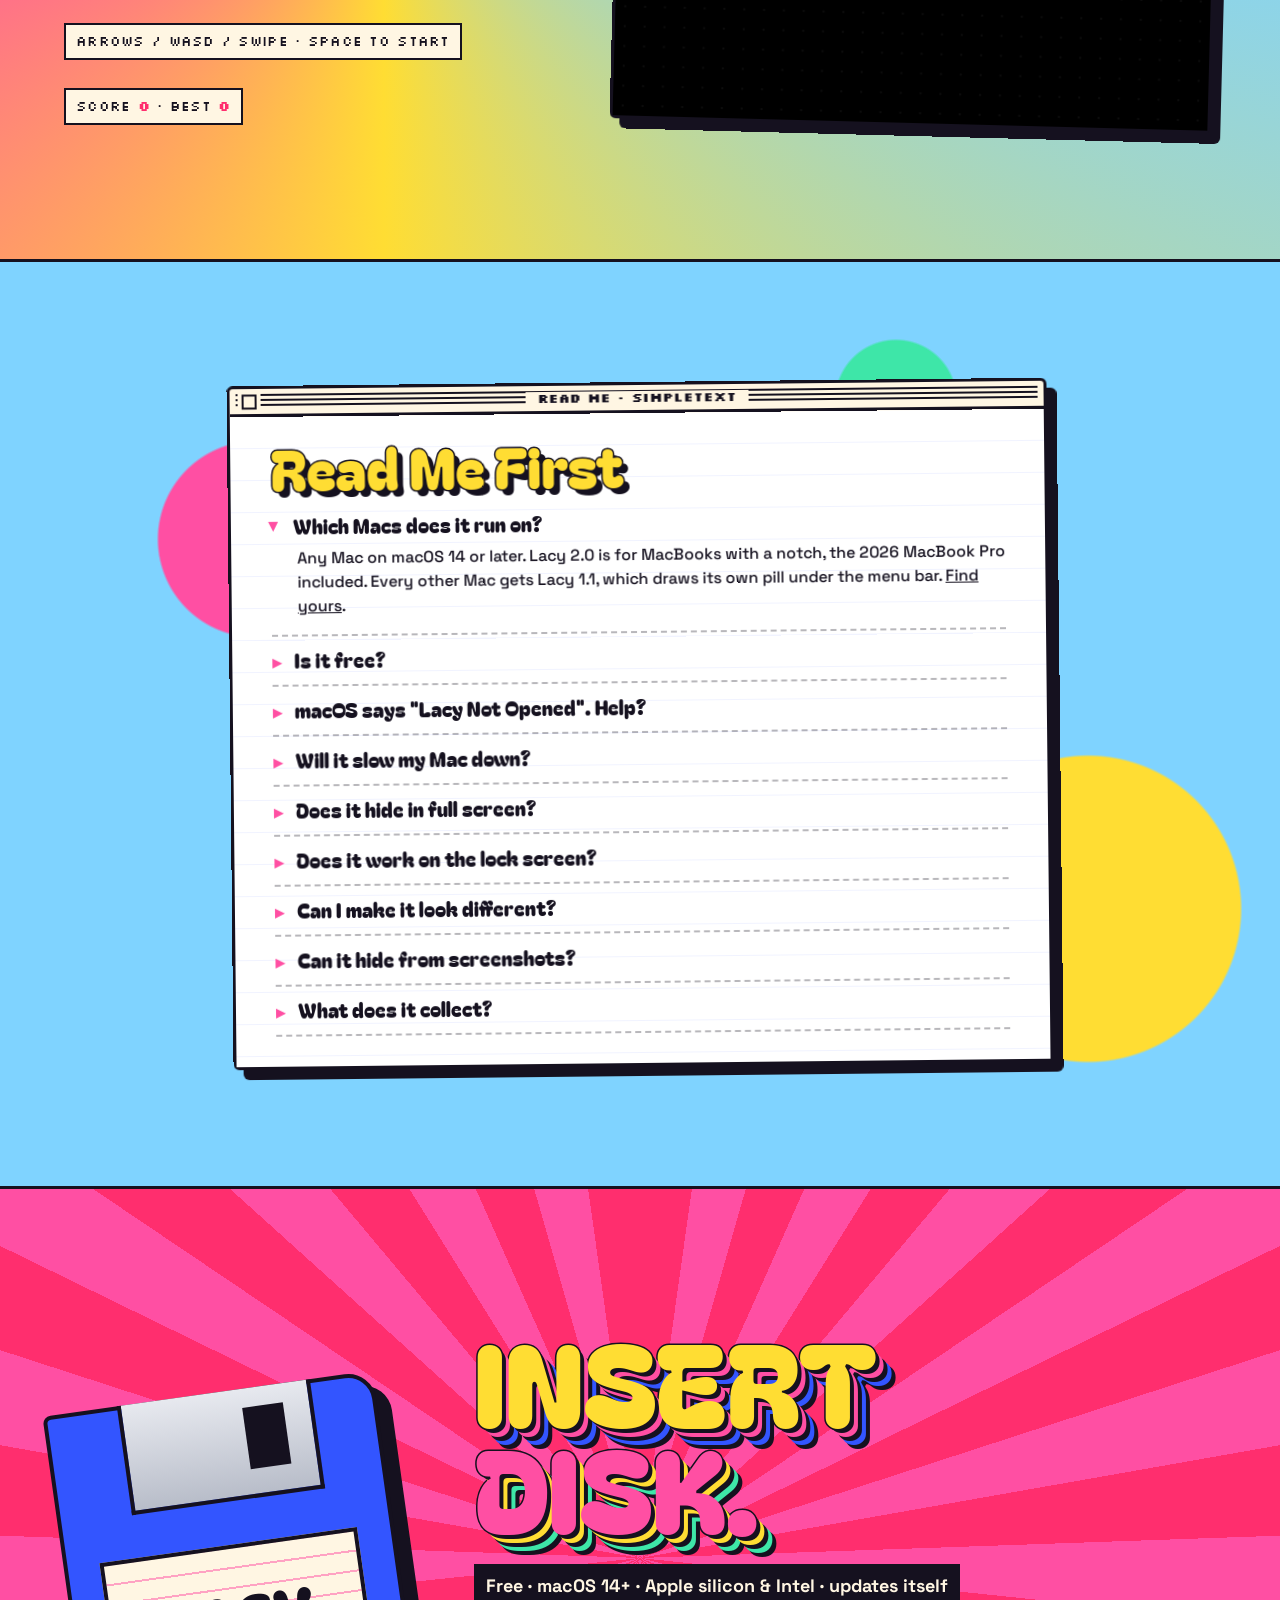
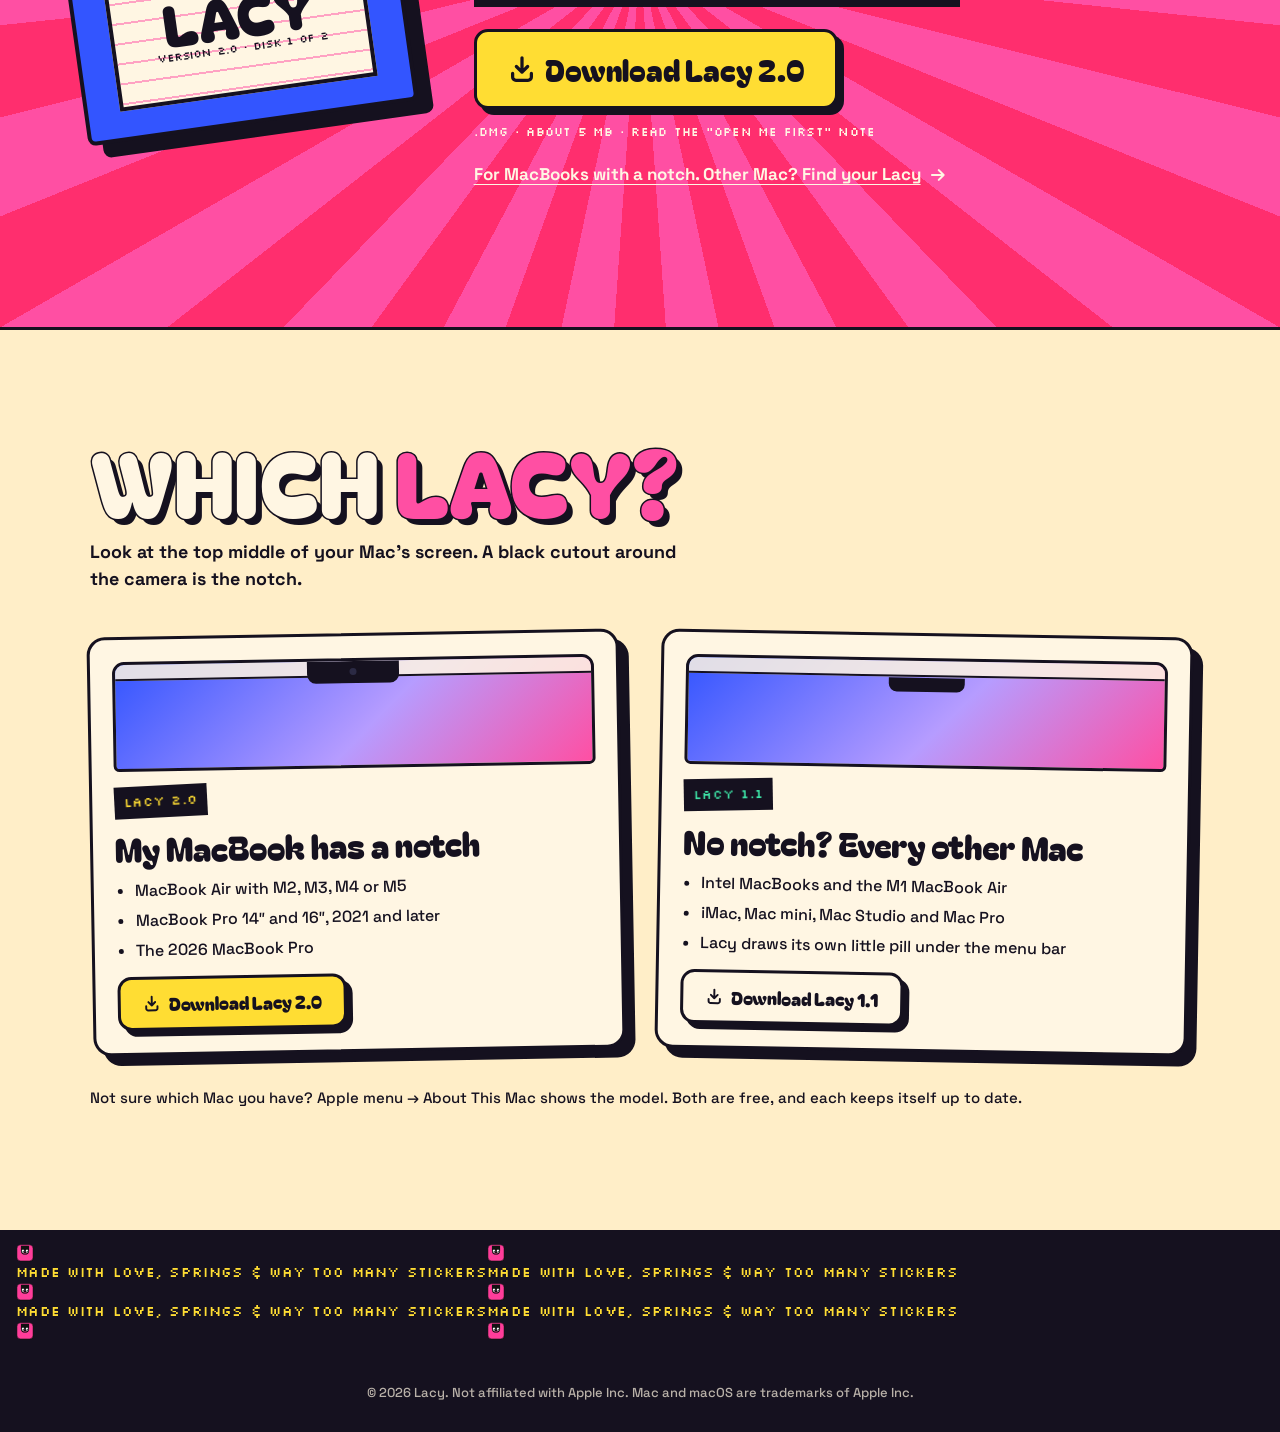
==== commit a0d808ff: "Deploy site from lacy@fad3d0b" ====
--- a/index.html
+++ b/index.html
@@ -514,7 +514,7 @@
         <li>iMac, Mac mini, Mac Studio and Mac Pro</li>
         <li>Lacy draws its own little pill under the menu bar</li>
       </ul>
-      <a class="btn" href="https://github.com/kirann-05/lacy-releases/releases/download/v1.1.2-7/Lacy.dmg" download><svg class="i" aria-hidden="true"><use href="#i-download"/></svg> Download Lacy 1.1</a>
+      <a class="btn" href="https://github.com/kirann-05/lacy-releases/releases/download/v1.1.3-7.1/Lacy.dmg" download><svg class="i" aria-hidden="true"><use href="#i-download"/></svg> Download Lacy 1.1</a>
     </article>
   </div>
   <p class="which__fine">Not sure which Mac you have? Apple menu &rarr; About This Mac shows the model. Both are free, and each keeps itself up to date.</p>
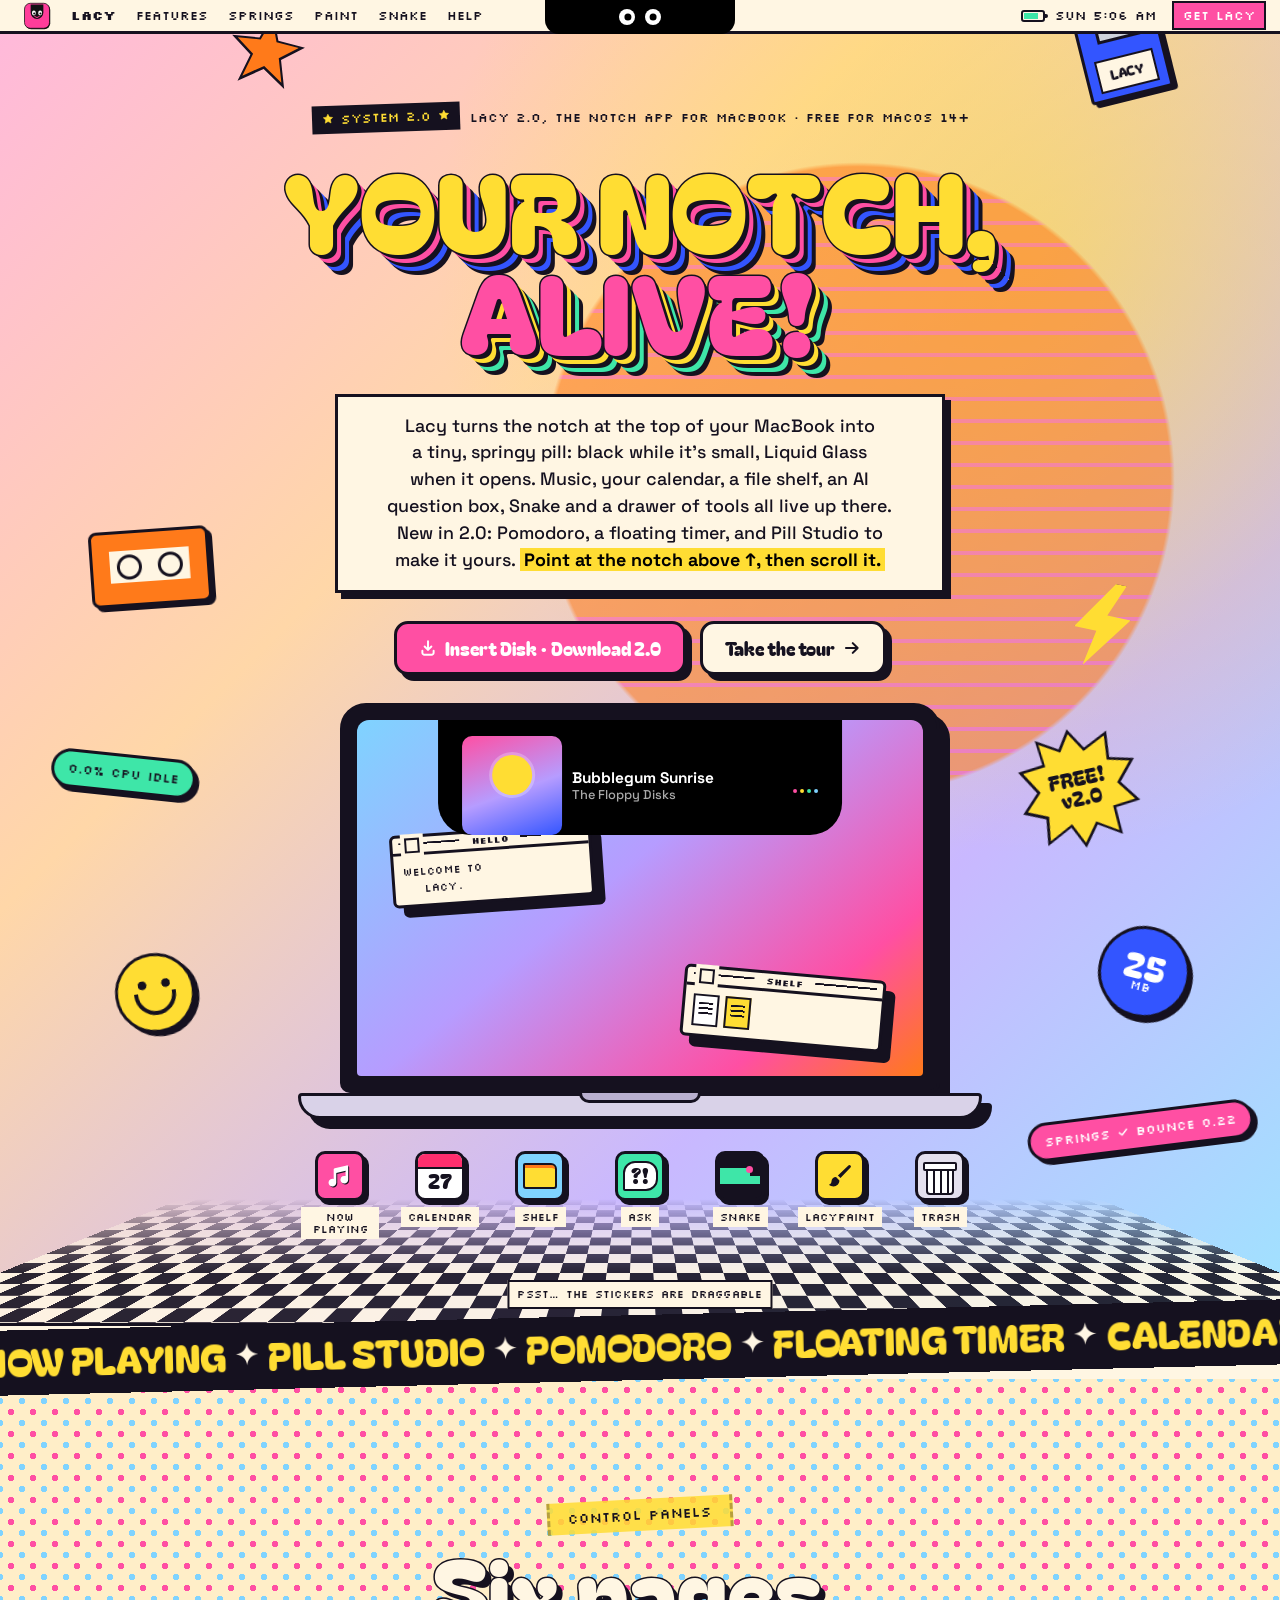
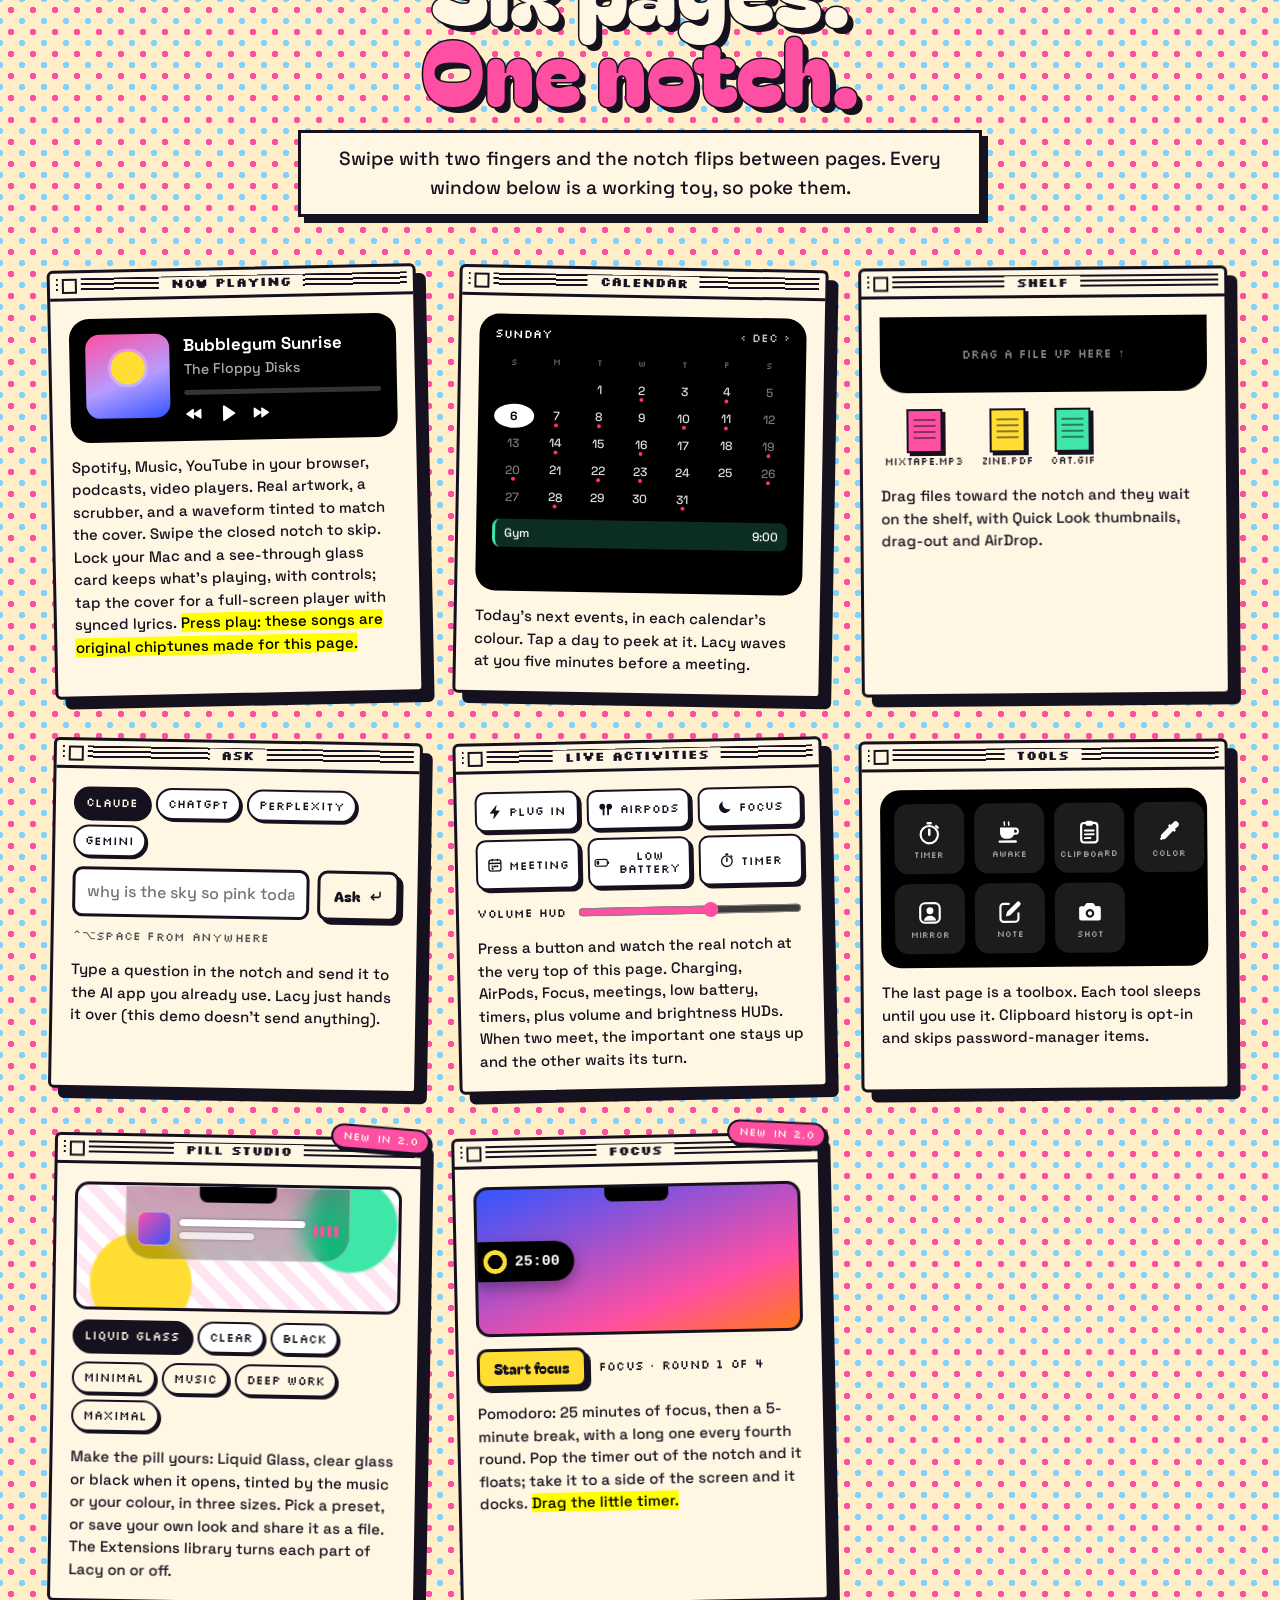
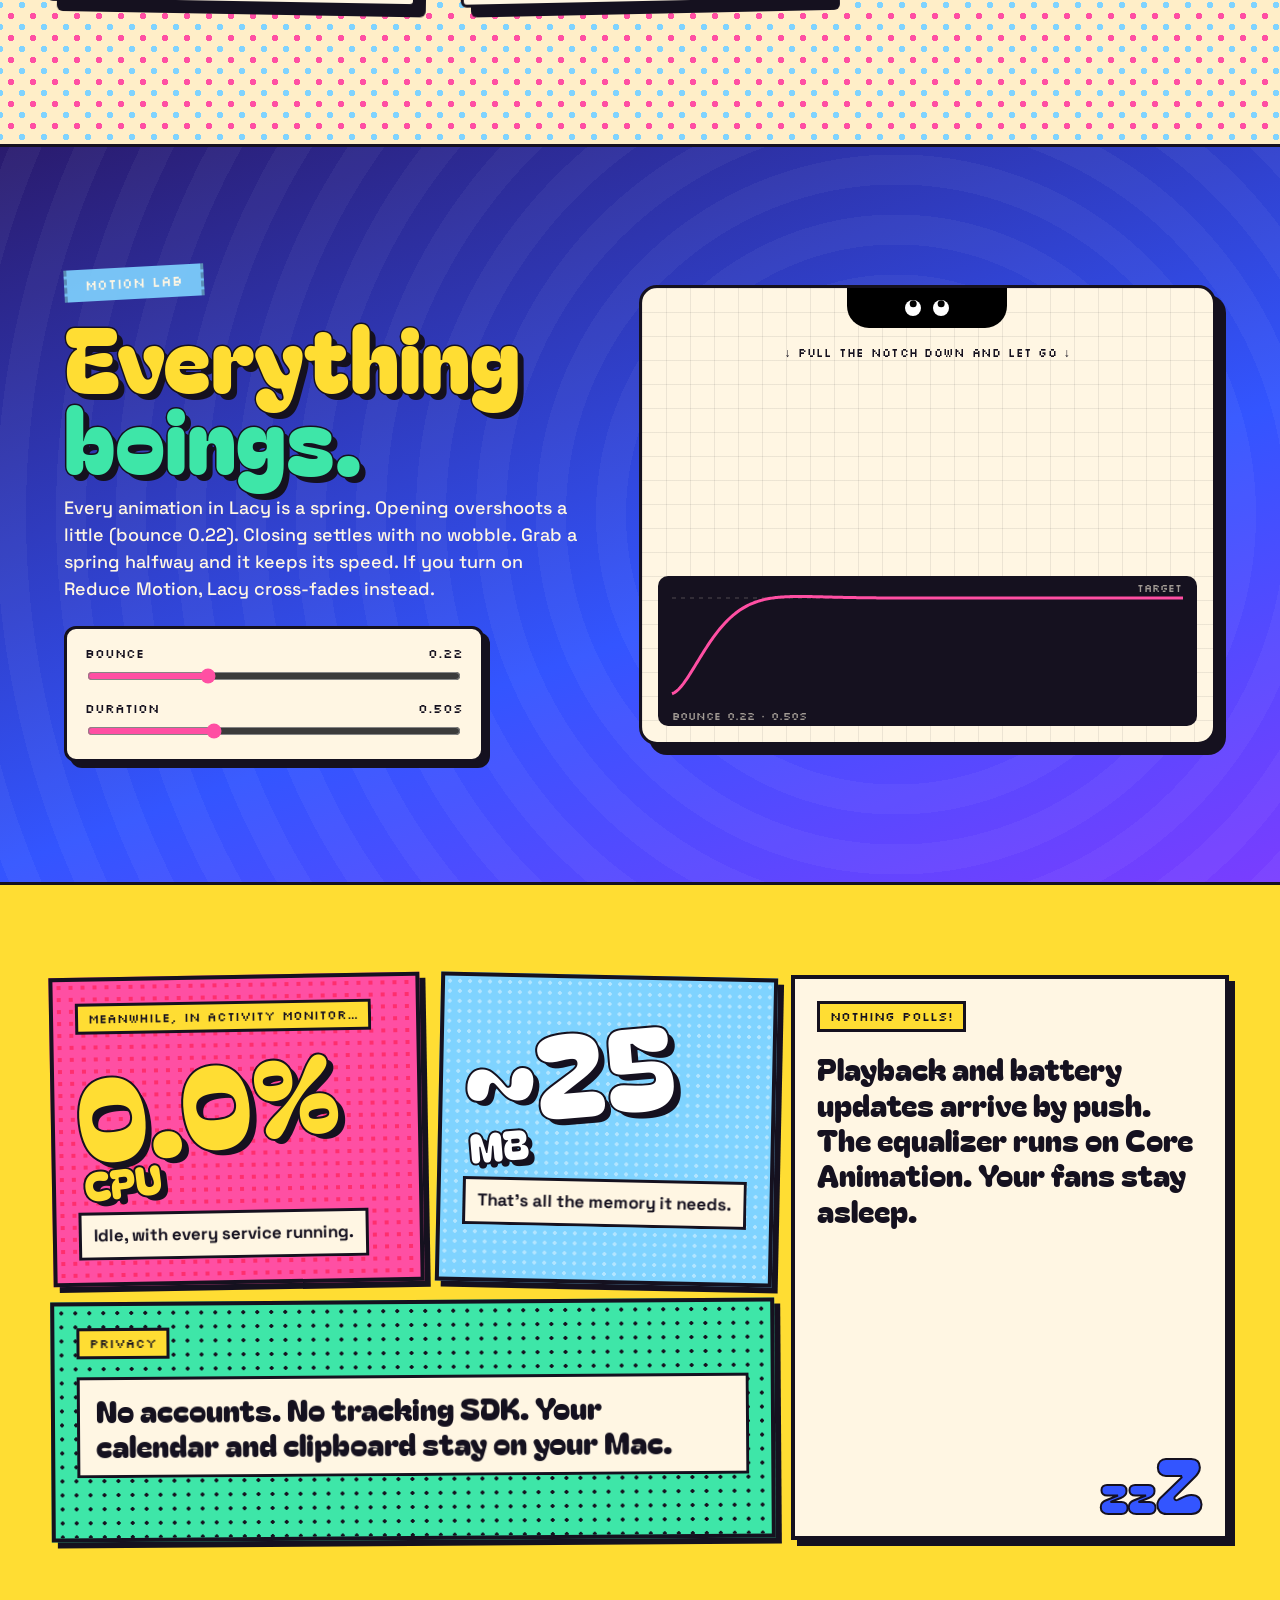
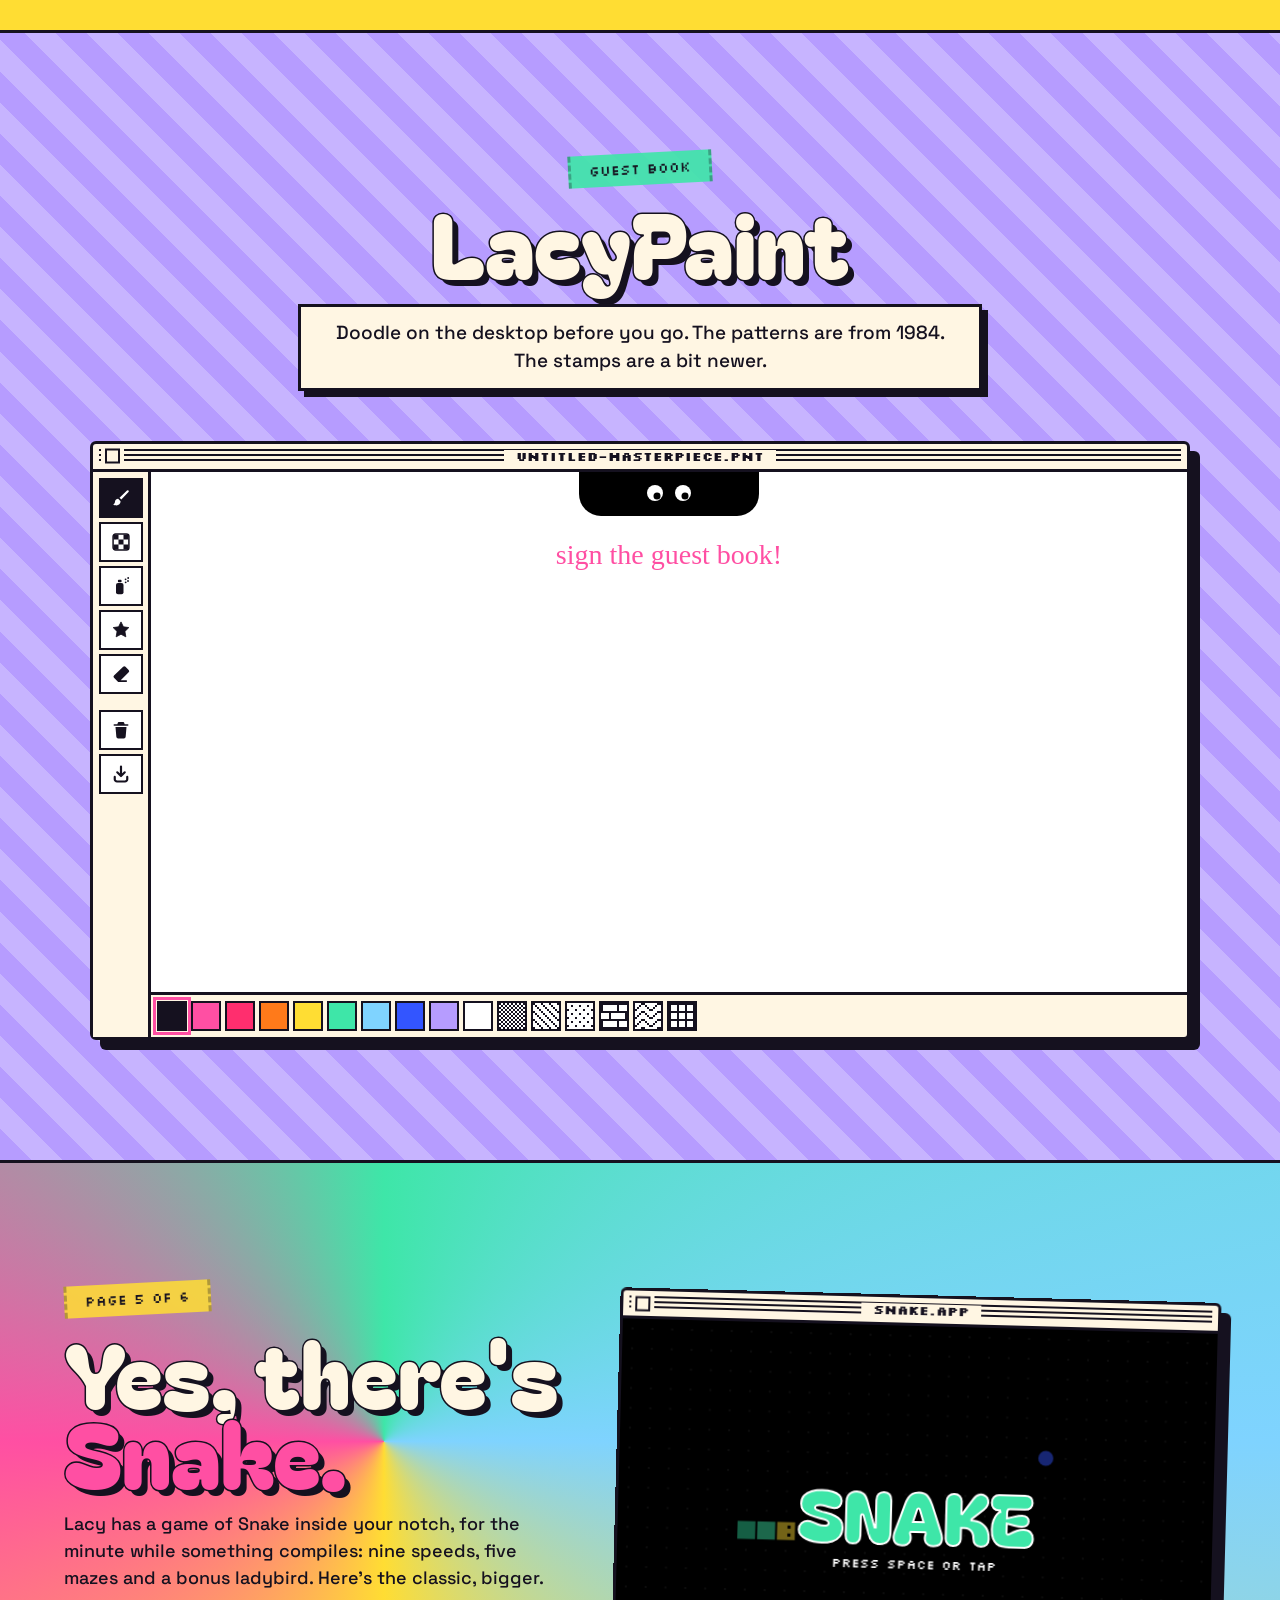
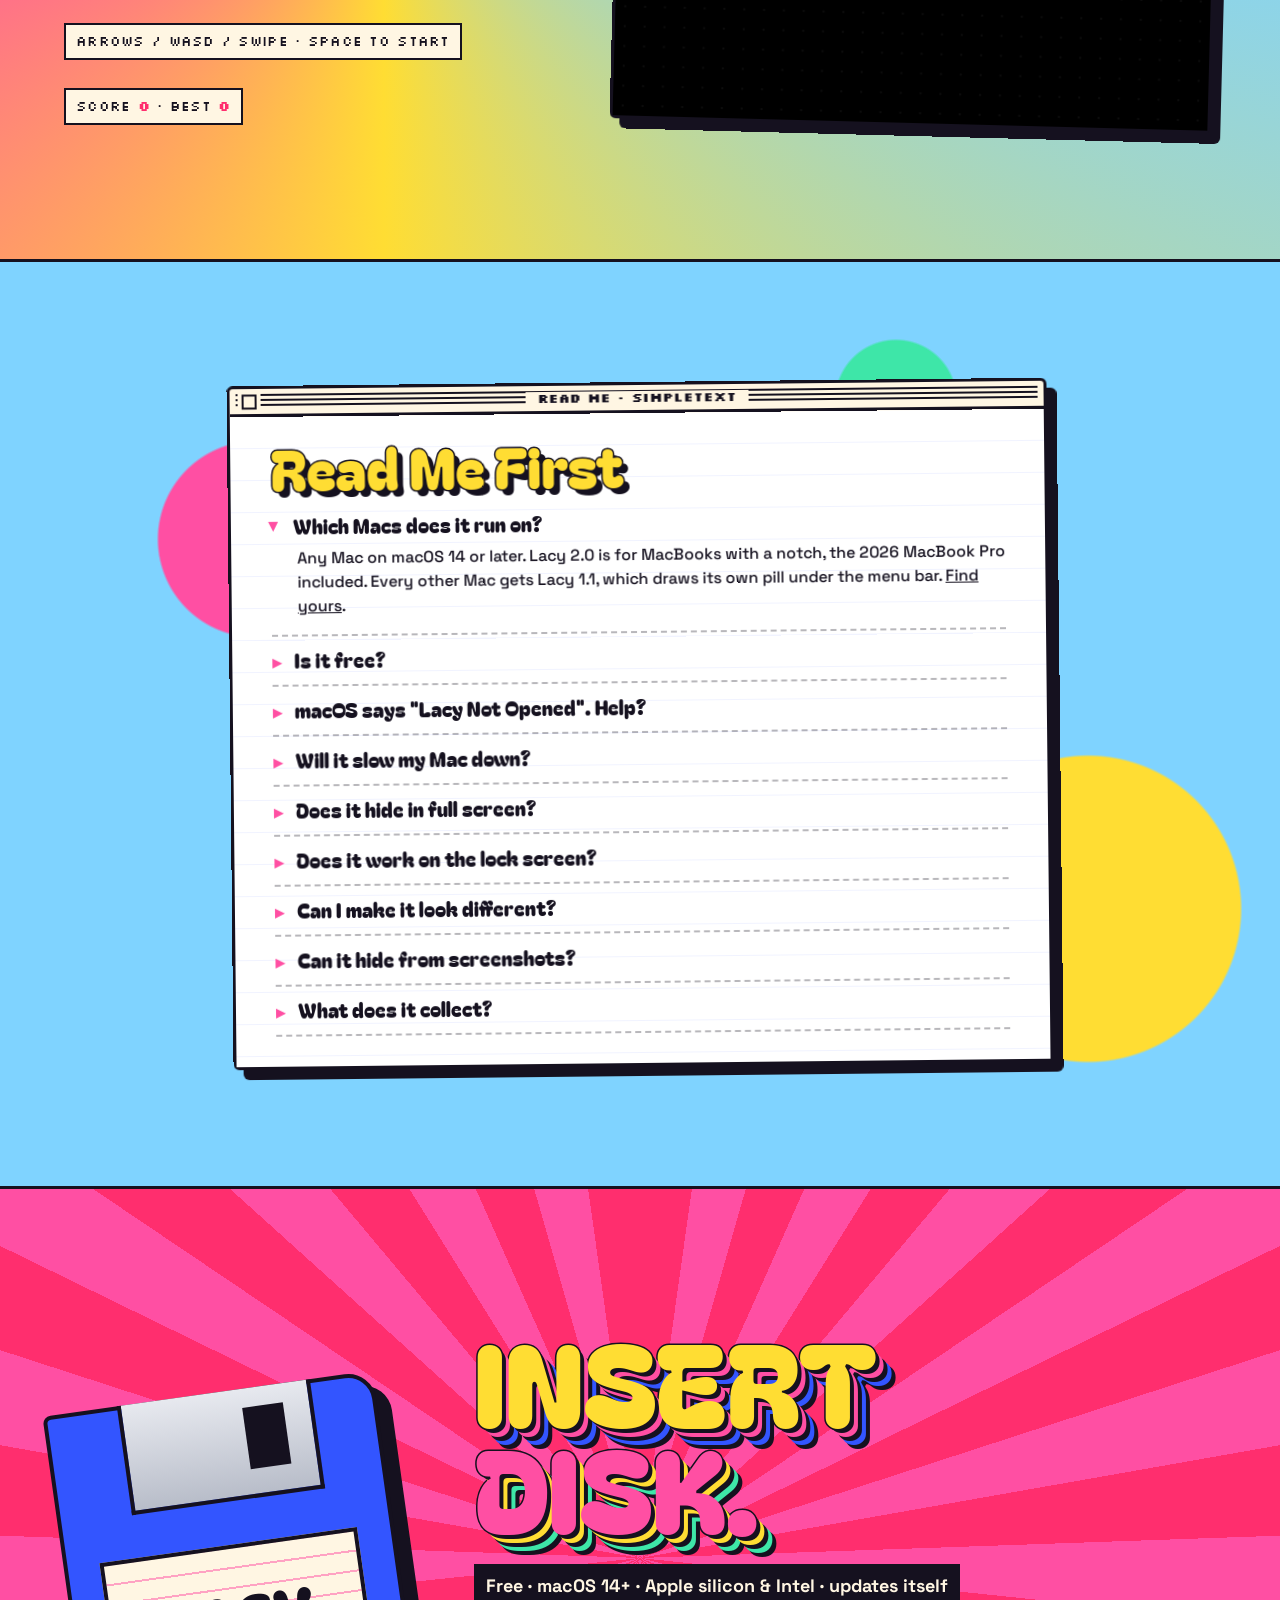
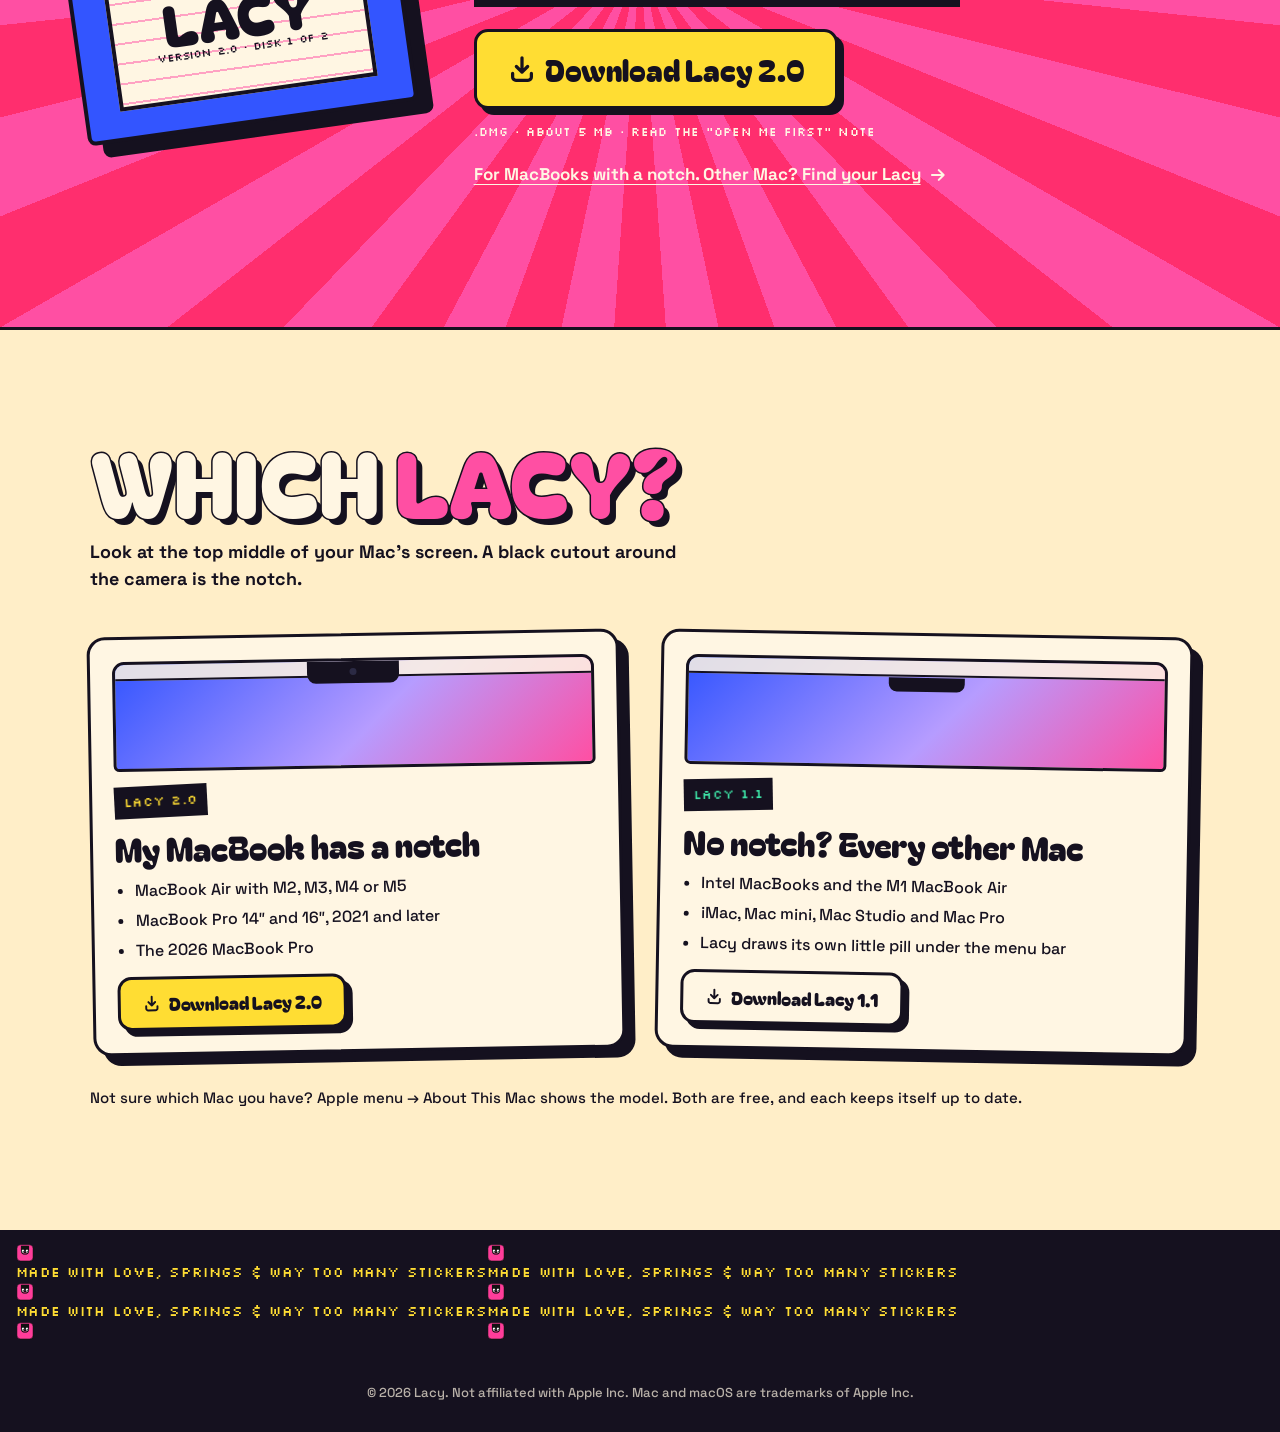
==== commit 56bcbff3: "Deploy site from lacy@d15f775" ====
--- a/index.html
+++ b/index.html
@@ -514,7 +514,7 @@
         <li>iMac, Mac mini, Mac Studio and Mac Pro</li>
         <li>Lacy draws its own little pill under the menu bar</li>
       </ul>
-      <a class="btn" href="https://github.com/kirann-05/lacy-releases/releases/download/v1.1.3-7.1/Lacy.dmg" download><svg class="i" aria-hidden="true"><use href="#i-download"/></svg> Download Lacy 1.1</a>
+      <a class="btn" href="https://github.com/kirann-05/lacy-releases/releases/download/v1.1.4-7.2/Lacy.dmg" download><svg class="i" aria-hidden="true"><use href="#i-download"/></svg> Download Lacy 1.1</a>
     </article>
   </div>
   <p class="which__fine">Not sure which Mac you have? Apple menu &rarr; About This Mac shows the model. Both are free, and each keeps itself up to date.</p>
